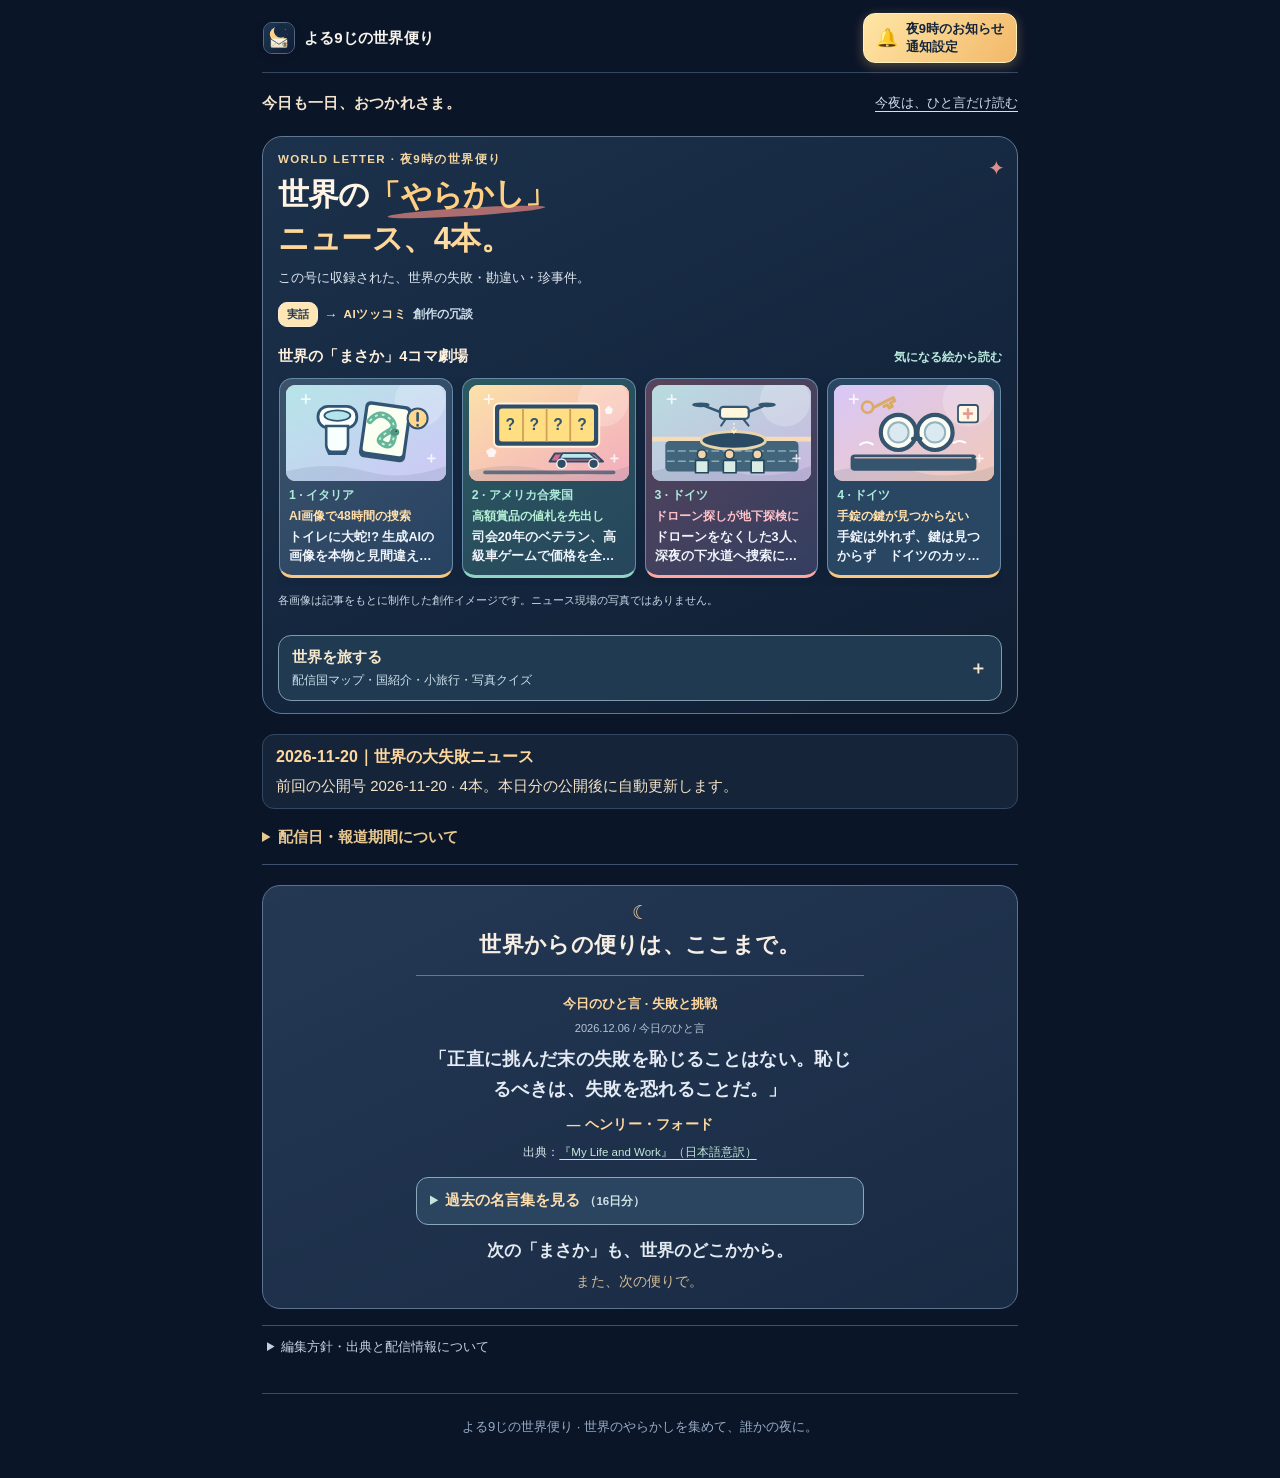
==== index.html @ 21ad8568 "UI: keep country photos legible at 320px (index.html)" ====
<!doctype html>
<html lang="ja">
<head>
<meta charset="utf-8"><meta name="viewport" content="width=device-width, initial-scale=1, viewport-fit=cover">
<meta name="theme-color" content="#121c32"><meta name="description" content="世界の人間の失敗・勘違い・手違いを、AIが鋭くツッコむ。夜9時に、笑える実話をお届け。">
<meta property="og:type" content="website">
<meta property="og:title" content="よる9じの世界便り｜今日も世界は、ちょっとやらかした。">
<meta property="og:description" content="世界の人間の失敗・勘違い・手違いを、AIが鋭くツッコむ。夜9時に、笑える実話をお届け。">
<meta name="apple-mobile-web-app-capable" content="yes"><meta name="apple-mobile-web-app-status-bar-style" content="black"><meta name="apple-mobile-web-app-title" content="よる9じの世界便り">
<link rel="manifest" href="./manifest.webmanifest">
<link rel="icon" type="image/svg+xml" href="./assets/icon.svg">
<link rel="icon" type="image/png" sizes="192x192" href="./assets/icon-192.png">
<link rel="apple-touch-icon" sizes="180x180" href="./assets/apple-touch-icon.png">
<title>よる9じの世界便り｜今日も世界は、ちょっとやらかした。</title>
<style>
:root{color-scheme:dark;--bg:#0b1425;--card:#1b2942;--card2:#293955;--ink:#f8f4ed;--sub:#bac9dc;--gold:#ffd89e;--line:#475773;--mint:#bde9db}
*{box-sizing:border-box}html{scroll-behavior:smooth}body{margin:0;min-width:320px;background:radial-gradient(ellipse 600px 360px at 72% 0%,#293e614d,transparent 78%),#0b1425;color:var(--ink);font-family:-apple-system,BlinkMacSystemFont,'Noto Sans JP','Hiragino Kaku Gothic ProN','Yu Gothic',Meiryo,sans-serif;line-height:1.85}
button,a{font:inherit}button{cursor:pointer}a{color:#c1e9d9}button:focus-visible,a:focus-visible{outline:3px solid var(--gold);outline-offset:3px}.wrap{max-width:800px;margin:auto;padding:0 22px}.nav{display:flex;justify-content:space-between;align-items:center;gap:8px;padding:24px 0 9px}.logo{font-weight:800;letter-spacing:.03em;font-size:14px}.logo .icon{display:inline-flex;align-items:center;justify-content:center;width:35px;height:35px;margin-right:8px;border-radius:50%;border:1px solid #50607e;background:#233452;color:var(--gold);font-size:22px}.tag{border:1px solid #596986;border-radius:30px;padding:4px 10px;font-size:11px;color:#e0e8f1;white-space:nowrap}
.hero{text-align:center;padding:32px 0 22px}.stars{font-size:16px;letter-spacing:25px;color:var(--gold);opacity:.7;padding-left:24px}.moon{width:67px;height:67px;margin:25px auto 24px;border-radius:50%;background:var(--gold);position:relative;box-shadow:0 0 47px #ffd89e25}.moon:after{content:"";position:absolute;left:26px;top:-12px;width:62px;height:62px;border-radius:50%;background:#17253d}.eyebrow{font-size:11px;letter-spacing:.17em;color:var(--gold);font-weight:800}.hero h1{font-family:'Hiragino Mincho ProN','Yu Mincho',serif;font-size:clamp(30px,6vw,43px);letter-spacing:.02em;font-weight:650;line-height:1.55;margin:13px 0}.lead{font-size:14px;color:#e0e7f2;line-height:2;margin:0 auto;max-width:570px}.small{font-size:12px;color:var(--sub)}
.status{border:1px solid var(--line);background:#1b2a43;border-radius:17px;margin:29px 0 32px;padding:13px 16px;display:flex;justify-content:space-between;align-items:center;gap:12px}.status strong{font-size:12px;color:var(--gold)}.status span{font-size:12px;color:#d3dff0}.status .statusline{display:flex;flex-direction:column;gap:2px}.sectionhead{display:flex;justify-content:space-between;align-items:end;border-bottom:1px solid var(--line);padding-bottom:15px;gap:12px}.sectionhead h2{font-size:21px;letter-spacing:.02em;margin:0}.intro{font-size:13px;color:#ced9e8;margin:15px 0 19px}.filters{display:flex;gap:8px;flex-wrap:wrap;margin-bottom:24px}.filter{background:transparent;border:1px solid #60718d;color:#d9e3ed;font-size:12px;border-radius:100px;padding:7px 13px}.filter[aria-pressed="true"]{background:var(--gold);color:#19263b;border-color:var(--gold);font-weight:800}
.list{display:grid;gap:16px;list-style:none;margin:0;padding:0}.story{border:1px solid #40516f;background:var(--card);border-radius:20px;padding:21px 22px;box-shadow:0 10px 26px #00000012}.story[hidden]{display:none}.storytop{display:flex;align-items:center;flex-wrap:wrap;gap:9px;color:#cad8ea;font-size:12px}.number{width:29px;height:29px;border-radius:50%;background:#344763;color:var(--gold);display:grid;place-items:center;font-size:11px;font-weight:800}.type{margin-left:auto;border:1px solid #5a6e8b;border-radius:20px;padding:2px 10px;font-size:11px}.label{color:var(--gold);font-weight:700;font-size:11px;margin-top:13px}.story h3{font-size:clamp(19px,3.7vw,22px);line-height:1.62;margin:7px 0 10px}.summary{font-size:14px;color:#e4ebf5;margin:0 0 10px}.readbtn{padding:7px 0 0;background:transparent;border:0;color:var(--gold);font-weight:800;font-size:13px}.details{margin-top:18px;padding-top:15px;border-top:1px dashed #657590}.details[hidden]{display:none}.detailtext{font-size:14px;line-height:2;margin:0 0 14px;color:#f2f3f9}.quip{background:var(--card2);border-left:3px solid var(--gold);border-radius:3px 10px 10px 3px;padding:14px 16px;font-size:14px;margin:12px 0 17px}.quiphead{font-size:11px;display:block;font-weight:800;color:var(--gold);margin-bottom:4px}.source{font-size:12px;line-height:1.8;color:#ced9e8;margin:0 0 16px;overflow-wrap:anywhere}.actions{display:flex;justify-content:flex-end;flex-wrap:wrap;gap:8px}.share{border:0;background:transparent;color:#e1e8f5;text-decoration:underline;font-size:12px}.empty{border:1px dashed var(--line);border-radius:15px;text-align:center;padding:20px;font-size:13px;color:var(--sub)}.empty[hidden]{display:none}
.footerpanel{text-align:center;margin:38px 0 20px;border:1px solid #536786;border-radius:22px;background:linear-gradient(155deg,#263958,#15243b);padding:32px 20px}.footerpanel h2{font-family:'Hiragino Mincho ProN','Yu Mincho',serif;font-weight:650;font-size:23px;line-height:1.6;margin:10px 0 14px}.footerpanel p{font-size:14px;color:#e4ebf5;line-height:2}.footerpanel .bye{color:var(--gold);font-weight:700;margin-top:20px}.note{font-size:12px;color:#c3d1e2;line-height:1.9;padding:16px 19px;margin-bottom:29px;border:1px solid #32435f;border-radius:13px;background:#15243a}.note strong{color:var(--gold)}footer{color:#97abc5;font-size:11px;text-align:center;border-top:1px solid #394b64;padding:22px 0 40px}.toast{position:fixed;bottom:20px;left:50%;transform:translateX(-50%);background:#ffe1ac;color:#132036;border-radius:13px;padding:10px 17px;font-size:13px;z-index:10;box-shadow:0 8px 35px #0008}.toast[hidden]{display:none}
@media(max-width:520px){.wrap{padding:0 17px}.nav{padding-top:14px}.hero{padding-top:26px}.story{padding:19px 16px}.status{flex-direction:column;align-items:start}.sectionhead h2{font-size:19px}}@media(prefers-reduced-motion:reduce){html{scroll-behavior:auto}}

/* v5 — 事実に忠実なニュースと、夜9時配信のための公開号選択 */
body{background:#0b1528}
.nav{padding:14px 0 7px}
.hero{position:relative;isolation:isolate;text-align:left;padding:17px 0 16px;overflow:hidden}
.hero:before{content:"";position:absolute;z-index:-1;right:-48px;top:16px;width:225px;height:225px;border-radius:100%;background:radial-gradient(circle,#233d60 0%,transparent 70%);opacity:.8}
.hero-stamp{float:right;margin:9px 10px 0 9px;transform:rotate(11deg);border:3px solid #ffd89e;border-radius:18px;background:#ffd89e;color:#16243b;width:79px;height:88px;display:flex;flex-direction:column;align-items:center;justify-content:center;line-height:1.05;font-size:29px;font-weight:1000;letter-spacing:-2px;box-shadow:5px 6px 0 #40567d;}
.hero .eyebrow{color:#ffd89e;letter-spacing:.09em;font-size:11px}
.eyebrow-dot{font-size:9px;margin-right:5px}
.hero h1{font-family:-apple-system,BlinkMacSystemFont,'Noto Sans JP','Hiragino Kaku Gothic ProN','Yu Gothic',Meiryo,sans-serif;font-size:clamp(28px,7vw,45px);font-weight:900;letter-spacing:-.02em;line-height:1.42;margin:14px 0 12px}
.hero h1 em{font-style:normal;color:#ffd89e}
.hero .lead{margin:0;max-width:620px;color:#f5f0eb;font-size:14px;line-height:1.85}
.hero-note{display:inline-block;margin-top:16px;font-size:12px;font-weight:750;background:#324962;border:1px solid #637894;color:#fff0d8;padding:7px 11px;border-radius:10px;line-height:1.6}
.status{margin:13px 0 24px;padding:10px 14px;border-radius:12px}
.sectionhead{padding-bottom:9px}.sectionhead h2{font-size:19px}
.intro{margin:10px 0 12px;line-height:1.6}
.filters{margin-bottom:15px}
.list{gap:13px}
.story{position:relative;padding:16px 17px;border-color:#51678c}
.story h3{font-size:clamp(19px,4.3vw,24px);line-height:1.5;margin:6px 0}
.story .summary{font-size:13px;line-height:1.8;margin:0 0 5px}
.story .label{margin-top:7px}
.teaserquip{margin:12px 0 8px;padding:10px 12px;border-radius:9px;background:#f6dba7;color:#1d2940;font-weight:750;font-size:13px;line-height:1.65}
.teaserquip span{display:block;font-size:10px;letter-spacing:.04em;margin-bottom:2px;color:#5b4932}
.story .teaserquip{background:#2e405e;color:#f5ebdb;border-left:3px solid #d8b676}
.story .teaserquip span{color:#f4ce8b}
.reported{font-size:12px;color:#d3ddea;margin:3px 0 9px;line-height:1.7}
.offlineNotice{background:#34425a;border:1px solid #cfac70;border-radius:12px;padding:11px 15px;margin:12px 0;font-size:12px;color:#fff1d6;line-height:1.6}
.offlineNotice[hidden]{display:none}
.notification-panel{border:1px solid #7b8ca6;border-radius:16px;padding:18px;margin:20px 0;color:#fff0d8}
.notification-panel[hidden]{display:none}
.notification-panel h2{font-size:19px}
.notification-panel button{border-radius:10px;padding:12px 15px;font:inherit;font-weight:700;background:#f6dba7;color:#16233c;cursor:pointer}
.notification-panel button:disabled{opacity:.55;cursor:default}
.notification-panel p{font-size:13px;line-height:1.75}
.date-guide{font-size:12px;color:#d3ddea;margin:5px 0 14px;line-height:1.8}
.readbtn{padding-top:8px}
.footerpanel{margin-top:24px}
.footerpanel h2{font-size:clamp(19px,4.3vw,23px);line-height:1.7}.footerpanel p{margin:14px 0}.footerpanel .message-last{font-size:21px;font-weight:800;color:var(--gold);margin:16px 0 4px}.footerpanel .bye{font-size:12px;font-weight:550;opacity:.92;margin-top:23px}
@media(max-width:520px){.hero{padding-top:14px}.hero-stamp{width:61px;height:68px;font-size:23px;margin:10px 5px 0 3px;border-width:2px}.hero h1{font-size:27px}.hero .lead{font-size:13px}.hero-note{font-size:11px}.status{margin:11px 0 20px}.story{padding:17px 14px}}

.archivepanel{border:1px solid #415571;background:#142239;border-radius:14px;padding:12px 16px;display:flex;align-items:center;flex-wrap:wrap;gap:9px 14px;margin:14px 0 20px}.archivepanel label{font-size:13px;color:#f8ddb2;font-weight:700}.archivepanel select{background:#243451;color:#f8f4ed;border:1px solid #7886a0;border-radius:8px;font:inherit;padding:6px 9px;max-width:100%}.archivepanel .small{font-size:11px;color:#bbcee1;flex-basis:100%}

/* v6 — 読者が最初に見る、笑いと信頼の約束 */
.hero-audience{color:#d9e6f6;font-size:14px;line-height:1.65;margin:17px 0 4px;font-weight:750;letter-spacing:.015em}
.hero h1{font-size:clamp(28px,5.8vw,43px);line-height:1.4;margin:8px 0 13px;max-width:660px}
.hero-description{font-size:14px;line-height:1.7;color:#d9e6f6;margin:0 0 9px;max-width:580px}.hero-truth{font-size:15px;font-weight:650;color:#f3e5ce;line-height:1.75;margin:0}
.hero-truth strong{color:#ffd89e}
@media(max-width:520px){.hero-audience{font-size:12px}.hero h1{font-size:clamp(24px,6.5vw,30px)}.hero-description{font-size:12px}.hero-truth{font-size:13px}}
.night-quote{margin:22px auto 0;padding:16px 12px;border-top:1px solid #536786;max-width:490px}.night-quote[hidden],.evening-entry a[hidden]{display:none!important}
.night-quote span{font-size:11px;color:var(--gold);font-weight:750}.night-quote p{font-size:15px;line-height:1.8;margin:7px 0 12px}
.worldpanel{margin:16px 0 22px;padding:17px;border:1px solid #536786;border-radius:16px;background:#14243d}.worldpanel h2{font-size:17px;margin:0 0 8px}.worldpanel h2:not(:first-child){margin-top:20px}.worldpanel label{font-size:12px;color:#f8ddb2}.worldpanel select{background:#243451;color:#fff;border:1px solid #7886a0;border-radius:8px;padding:7px;max-width:100%}.worldmap{height:190px;position:relative;overflow:hidden;border-radius:12px;background:linear-gradient(145deg,#203e5a,#162b46);border:1px solid #45627e}.worldmap:before{content:"";position:absolute;inset:0;background:repeating-linear-gradient(0deg,transparent 0 37px,#ffffff10 38px),repeating-linear-gradient(90deg,transparent 0 55px,#ffffff10 56px)}.world-coastlines{position:absolute;inset:0;width:100%;height:100%;display:block}.world-coastlines path{fill:#527b79;stroke:#93b4ae;stroke-width:.24;vector-effect:non-scaling-stroke}.map-fallback{position:absolute;left:10px;bottom:7px;z-index:1;background:#14243dcc;border-radius:7px;padding:4px 7px;font-size:11px;color:#fff0d8;pointer-events:none}
.map-pin{position:absolute;transform:translate(-50%,-50%);border:2px solid #fff0d1;background:#f6dba7;color:#16243b;border-radius:100%;width:26px;height:26px;font-size:12px;font-weight:900;z-index:1;cursor:pointer}.map-pin:focus-visible{outline:3px solid white}.country-result{border-bottom:1px solid #40516f;padding:9px 0;font-size:12px}.country-result button{border:0;background:none;color:#f6dba7;text-decoration:underline;text-align:left;padding:0;font-size:13px}.map-fallback{font-size:12px;color:#e1e8f5;padding:12px}
.editor-dashboard{margin:16px 0;border:1px solid #70819b;border-radius:12px;padding:12px;background:#1b2d47}.editor-dashboard summary{cursor:pointer;color:#f6dba7;font-size:14px;font-weight:800}.editor-dashboard .small{line-height:1.7}.editor-stats{margin:12px 0;font-size:13px;color:#f4e5cc}.editor-map{height:175px}.editor-regions{font-size:12px;color:#e4ebf5;margin-top:10px;line-height:1.9}.editor-region{display:flex;justify-content:space-between;gap:10px;border-bottom:1px solid #455772;padding:3px 0}.editor-region.missing{color:#ffd89e}.editor-dashboard .map-pin{width:26px;height:26px;cursor:default}.editor-dashboard .map-pin:disabled{opacity:1}
.reader-extras{margin:22px 0;border:1px solid #667b98;border-radius:13px;padding:12px;background:#182a42}.reader-extras>summary{color:#f5d8a1;font-weight:750;cursor:pointer;padding:5px 2px}.reader-extras[open]>summary{margin-bottom:15px}.release-status{border-left:3px solid #d5ae67;padding:8px 12px;margin:8px 0 14px;background:#1b2e47;color:#f4e4c8;font-size:13px;line-height:1.65}

.spotlight{margin:7px 0 17px;padding:19px 19px 17px;border:2px solid #e4b86b;border-radius:19px;background:linear-gradient(135deg,#344664,#172740);box-shadow:0 9px 27px #0003}.spotlight-kicker{color:#ffd89e;font-size:12px;font-weight:900;letter-spacing:.04em}.spotlight h2{font-size:clamp(22px,5.5vw,30px);line-height:1.4;margin:9px 0 16px;font-weight:900}.spotlight-quip-label{color:#f6dba7;font-size:11px;font-weight:850;margin:0 0 3px}.spotlight-quip{font-size:clamp(17px,4.5vw,22px);line-height:1.55;font-weight:850;margin:0 0 14px}.spotlight #spotlightRead{min-height:44px;background:#ffd89e;border:0;border-radius:100px;color:#14223a;font-weight:900;padding:9px 19px}.spotlight[hidden]{display:none}
@media(max-width:520px){.spotlight{padding:15px 16px;margin:8px 0 14px}.spotlight h2{margin:7px 0 12px}}
.second-quip{margin:18px 0;padding:16px 17px;background:#243956;border-left:4px solid #ffd89e;border-radius:10px}.second-quip span{display:block;color:#ffd89e;font-size:12px;font-weight:900;margin-bottom:7px}.second-quip p{font-size:clamp(17px,4.5vw,21px);font-weight:900;line-height:1.55;margin:0;color:#fff}
/* Editorial cover: faithful to the award-first navy-and-gold mockup. */
.nav{padding:14px 0 9px;gap:6px}.nav .logo{font-size:13px}.nav .logo .icon{width:28px;height:28px;font-size:18px;margin-right:5px}.nav .tag{font-size:10px;padding:3px 7px}
.spotlight{display:flex;flex-direction:column;align-items:stretch;text-align:left;position:relative;isolation:isolate;overflow:hidden;margin:13px 0 10px;padding:25px 23px 24px;border:1px solid #53627b;border-radius:19px;background:#17243b;box-shadow:0 12px 32px #0004}
.spotlight[hidden]{display:none}.spotlight-award{display:flex;justify-content:center;margin:3px 0 3px}.spotlight-award svg{width:57px;height:57px}
.spotlight-kicker{text-align:center;color:#ffd89e;font-size:13px;font-weight:900;letter-spacing:.05em;margin-bottom:14px}
.spotlight h1{color:#fff;font-size:clamp(27px,6.7vw,43px);line-height:1.43;letter-spacing:-.025em;font-weight:950;margin:0 0 23px;text-wrap:pretty;overflow-wrap:anywhere}
.spotlight-divider{height:1px;background:#526480;margin:0 0 17px;width:100%}
.spotlight-quip-label{color:#ffd89e;font-size:12px;font-weight:900;letter-spacing:.03em;margin:0 0 6px}
.spotlight-quip{color:#fff;font-size:clamp(20px,5.1vw,28px);font-weight:900;line-height:1.52;margin:0 0 24px;text-wrap:pretty;overflow-wrap:anywhere}
.spotlight #spotlightRead{display:block;width:100%;min-height:53px;background:#ffd89e;border:0;border-radius:100px;color:#17243b;font-size:15px;font-weight:950;padding:12px 15px}
.hero{padding:9px 3px 15px;text-align:center;overflow:visible}.hero:before{display:none}.hero .eyebrow{font-size:12px;letter-spacing:0;color:#ffd89e}.hero .hero-description{font-size:11px;line-height:1.6;margin:5px auto;color:#c7d4e8}.hero .hero-truth{display:block;float:none;font-size:12px;line-height:1.6;margin:6px auto;color:#e8e0d2}
@media(max-width:520px){.wrap{padding:0 16px}.nav{padding:10px 0 7px}.spotlight{margin:9px 0 9px;padding:21px 18px 22px}.spotlight h1{margin-bottom:21px}.spotlight-quip{margin-bottom:22px}.hero{padding:8px 2px 13px}}
/* iPhone-first reading layout: bring the first story forward and keep touch targets generous. */
.reader-extras{display:grid;gap:10px;margin:22px 0;padding:0;border:0;background:transparent}
.reader-tool{border:1px solid #667b98;border-radius:14px;background:#182a42;padding:12px 15px}
.reader-tool>summary{color:#f5d8a1;font-weight:750;cursor:pointer;min-height:44px;display:list-item;align-content:center;line-height:1.6}
.reader-tool[open]>summary{margin-bottom:10px}
.reader-tool .archivepanel,.reader-tool .worldpanel{margin-top:8px}
.filter,.readbtn,.share{min-height:44px;touch-action:manipulation}
.readbtn{padding:10px 4px;display:inline-flex;align-items:center}
.filter{font-size:13px;padding:9px 14px}
.night-quote{margin-top:24px;padding:24px 14px 10px;border-top:1px solid #647996}
.night-quote p{font-size:clamp(19px,4.8vw,25px);font-weight:750;line-height:1.8;letter-spacing:.02em;margin:14px auto 20px;max-width:24em}

@media(max-width:520px){
 .hero{padding:10px 0 8px}
 .hero .eyebrow,.hero-audience{display:none}
 .hero h1{margin:7px 0 8px;font-size:clamp(25px,6.6vw,31px);line-height:1.34}
 .hero-stamp{width:49px;height:55px;font-size:18px;margin:4px 6px 0 8px;border-radius:12px}
 .hero-truth{font-size:12px}
 .status{margin:10px 0 14px;padding:10px 12px;gap:5px}
 .sectionhead{padding-bottom:8px}
 .intro{margin:9px 0 7px;line-height:1.65}
 .date-guide{margin:5px 0 10px;font-size:11px}
 .filters{gap:7px;margin-bottom:14px}
 .story{padding:18px 16px}
 .story h3{line-height:1.5}
 .release-status{margin:5px 0 12px;padding:7px 10px}
}
/* Clean, accessible lead-story cover: details expand in place, not duplicated below. */
.spotlight-body{width:100%;margin-top:17px;padding:16px 0 2px;border-top:1px solid #526480;text-align:left}
.spotlight-body[hidden],.filters[hidden],.filter[hidden],.sectionhead[hidden],.intro[hidden]{display:none}
.spotlight-body .summary{font-size:15px;line-height:1.85;color:#e9eff8}
.spotlight-body .reported,.spotlight-body .source{font-size:13px;color:#d6e2f3}
.spotlight-body .detailtext{font-size:14px}
.spotlight-body .actions{margin-top:12px}
.spotlight-body .share{width:auto;min-height:44px;background:transparent;color:#f1e2ba;text-decoration:underline;font-size:13px;padding:8px}
.hero{padding:6px 0 7px}
.hero .hero-description{font-size:13px;line-height:1.55;margin:2px auto}
.hero .hero-truth{font-size:13px;line-height:1.55;margin:2px auto}
.status{margin:5px 0 6px;padding:8px 12px}
.status #editionMessage,.edition-context,.note,.source,.storytop,.small{font-size:13px}
.intro{font-size:13px}
.nav .tag{font-size:11px;line-height:1.4}
@media(max-width:520px){
 .nav .tag{max-width:47%;white-space:normal;text-align:right}
 .hero{padding:4px 0 7px}
 .hero .hero-description,.hero .hero-truth{font-size:13px}
 .spotlight-body{padding-top:13px}
}
@media(prefers-reduced-motion:reduce){.reader-tool{scroll-behavior:auto}}
.edition-context{margin:0 0 15px;border-bottom:1px solid #40516f;padding:0 0 6px;color:#d3ddea;font-size:12px}.edition-context summary{cursor:pointer;min-height:44px;display:list-item;align-content:center;color:#e8c891}.edition-context p{margin:6px 0;line-height:1.7}.status{margin-bottom:8px;padding:9px 12px}.status .statusline{gap:0}.status #editionMessage{font-size:11px}.release-status{margin:4px 0 10px;padding:7px 10px}.intro{margin:6px 0 10px}.story .summary{display:-webkit-box;-webkit-box-orient:vertical;-webkit-line-clamp:4;overflow:hidden}.story.expanded .summary{display:block}.story .teaserquip{display:block;overflow-wrap:anywhere}.story.expanded .teaserquip{display:block}@media(max-width:520px){.status{margin:7px 0 8px}.release-status{margin:4px 0 7px}.edition-context{margin-bottom:10px}.story .summary{font-size:14px;line-height:1.75}}\n.detail-language-note{font-size:13px;line-height:1.8;color:#f5d8a1;margin:0 0 12px}.original-detail{border-top:1px dashed #657590;padding:12px 0;margin:12px 0}.original-detail>summary{cursor:pointer;color:var(--gold);font-weight:750;min-height:44px;align-content:center}.original-warning{font-size:12px;color:#cdd8e7;line-height:1.7}.original-detail .detailtext{overflow-wrap:anywhere}

/* Reader typography v7 — iPhone screenshots revealed 10–13px metadata.
   Keep news titles expressive, but give ordinary text and controls a legible floor.
   Use rem so browser text-size preferences can scale the interface. */
.nav .logo{font-size:1rem;line-height:1.5}
.nav .tag{font-size:.875rem;line-height:1.45;padding:5px 9px}
.status strong{font-size:1rem;line-height:1.55}
.status #editionMessage{font-size:.875rem;line-height:1.65}
.release-status{font-size:.9375rem;line-height:1.7;overflow-wrap:anywhere}
.edition-context{font-size:.9375rem}
.edition-context summary{font-size:.9375rem;font-weight:700}
.edition-context p{font-size:.875rem;line-height:1.75}
.hero .hero-description,.hero .hero-truth{font-size:1rem;line-height:1.7}
.sectionhead .small{font-size:.9375rem}
.intro{font-size:.9375rem;line-height:1.7}
.filter{font-size:.9375rem;line-height:1.5}
.storytop{font-size:.875rem;line-height:1.5}
.storytop .type{font-size:.875rem;line-height:1.5}
.story .number{font-size:.875rem;min-width:32px;width:32px;height:32px}
.story .label{font-size:.9375rem;line-height:1.55}
.story .summary{font-size:clamp(1rem,4.25vw,1.125rem);line-height:1.82}
.reported,.story .reported{font-size:.875rem;line-height:1.75}
.teaserquip,.story .teaserquip{font-size:1rem;line-height:1.75}
.teaserquip span,.story .teaserquip span{font-size:.875rem;line-height:1.5}
.readbtn{font-size:1rem;line-height:1.5;font-weight:800}
.details .detailtext,.spotlight-body .detailtext{font-size:1rem;line-height:1.95}
.detail-language-note,.original-warning{font-size:.9375rem;line-height:1.8}
.source,.spotlight-body .source,.spotlight-body .reported{font-size:.875rem;line-height:1.8}
.actions .share,.spotlight-body .share{font-size:.9375rem;line-height:1.5}
.spotlight-kicker{font-size:1rem;line-height:1.5}
.spotlight-quip-label{font-size:.9375rem;line-height:1.5}
.spotlight #spotlightRead{font-size:1.0625rem;line-height:1.55}
.spotlight-body .summary{font-size:1rem;line-height:1.85}
.second-quip span{font-size:.9375rem}
.reader-tool>summary{font-size:1rem;line-height:1.6}
.archivepanel label,.worldpanel label{font-size:.9375rem}
.archivepanel .small{font-size:.875rem}
.archivepanel select,.worldpanel select{font-size:1rem;min-height:44px}
.worldpanel .small,.map-fallback,.country-result{font-size:.875rem;line-height:1.7}
.country-result button{font-size:.9375rem;line-height:1.65;min-height:44px}
.editor-dashboard summary,.editor-stats,.editor-regions{font-size:.875rem;line-height:1.7}
.notification-panel p,.offlineNotice{font-size:.9375rem;line-height:1.8}
.notification-panel button{font-size:1rem;min-height:44px}
#notificationTestButton{margin-top:8px;background:transparent;border:1px solid #f5d8a1;color:#f5d8a1}
.night-quote span{font-size:.9375rem;line-height:1.6}
.footerpanel>p:not(.bye){font-size:1rem;line-height:1.9}
.footerpanel .bye{font-size:.9375rem;line-height:1.8}
.footerpanel #endprogress{font-size:.875rem;line-height:1.7}
.note{font-size:.9375rem;line-height:1.85}
footer{font-size:.8125rem;line-height:1.7}
@media(max-width:520px){
 .nav{flex-wrap:wrap;row-gap:6px}
 .nav .logo{font-size:.9375rem}
 .nav .tag{max-width:50%;font-size:.8125rem;overflow-wrap:anywhere}
 .story .summary{font-size:1rem;line-height:1.85}
 .sectionhead{gap:12px}
 .sectionhead .small{flex-shrink:0}
 .spotlight-body{overflow-wrap:anywhere}
}
/* Editorial trust and calmer nightly reading. Keep one release status panel. */
.status{margin:12px 0 14px}
.status .statusline{width:100%;gap:4px}
.status .release-status{margin:0;padding:0;background:transparent;border:0;font-size:.9375rem;line-height:1.65}
.notification-panel{margin:16px 0;padding:12px 15px;background:#17263e}
.notification-details>summary{font-size:1rem;line-height:1.7;font-weight:750;color:#f5d8a1;cursor:pointer;min-height:44px;align-content:center}
.notification-settings{padding:10px 0 0}
.footerpanel{padding:24px 20px}
.footerpanel h2{margin-bottom:6px}
.night-quote{margin-top:14px;padding-top:16px}
.night-quote p{margin:10px auto 15px}
.correction-flag{display:inline-block;color:#ffe2ad;background:#41432e;border:1px solid #c1a66c;font-size:.875rem;border-radius:8px;padding:2px 8px;margin:5px 0}
.correction-note{font-size:.9375rem;line-height:1.8;color:#e9d4b6;border-left:3px solid #d4b271;padding:10px 12px;background:#293650;border-radius:0 8px 8px 0}
.source-evidence{font-size:.9375rem;line-height:1.8;margin:8px 0 16px}
.source-evidence summary{color:#f5d8a1;cursor:pointer;min-height:44px;align-content:center;font-weight:700}
.source-evidence ul{padding-left:21px;margin:4px 0 8px}
.source-evidence li{overflow-wrap:anywhere;margin-bottom:6px}

/* A quiet invitation to read, not a task to complete. */
.evening-entry{display:flex;align-items:center;justify-content:space-between;gap:12px;margin:6px 0 12px;flex-wrap:wrap}
.evening-entry p{font-size:1rem;font-weight:750;letter-spacing:.02em;color:#f3e9d9;margin:0;line-height:1.7}
.evening-entry a{font-size:.9375rem;line-height:1.55;color:#d4e3f3;text-decoration:underline;text-underline-offset:4px;padding:7px 0;min-height:44px;display:inline-flex;align-items:center}
.spotlight-award{margin:0 0 6px}
.evening-moon{font-family:Georgia,serif;font-size:3.1rem;line-height:1.05;color:var(--gold)}
.spotlight{padding-top:18px}
.spotlight-kicker{font-size:1rem;letter-spacing:.015em;margin-bottom:10px}
.hero .hero-description,.hero .hero-truth{font-size:.9375rem;line-height:1.75}
.hero .hero-truth strong{color:#f4d9a5}
.footerpanel{padding:25px 19px 22px;scroll-margin-top:16px}
.footerpanel h2{font-size:clamp(1.25rem,5vw,1.5rem);margin:6px 0 8px}
.closing-moon{color:var(--gold);font-size:1.8rem;line-height:1.2}
.night-quote{margin-top:12px;padding:17px 12px 0}
.night-quote p{font-size:clamp(1.0625rem,4.5vw,1.35rem);line-height:1.8;font-weight:650}
.footerpanel .bye{font-size:.9375rem;line-height:1.7;margin-top:16px}
@media(max-width:520px){
 .evening-entry{gap:3px;margin:2px 0 10px}
 .evening-entry p{flex-basis:100%}
 .evening-entry a{font-size:.875rem;padding:5px 0}
 .spotlight{padding-top:16px}
 .evening-moon{font-size:2.7rem}
 .hero{padding:6px 0 8px}
}
/* Make the wide world tangible through confirmed locations, not vague slogans. */
.spotlight-location{font-size:.9375rem;line-height:1.65;text-align:center;color:#e0eaf6;
 margin:0 0 14px;letter-spacing:.025em;overflow-wrap:anywhere}
.world-invitation{display:inline-flex;align-items:center;justify-content:center;
 min-height:44px;margin-top:8px;padding:7px 10px;font-size:.9375rem;
 line-height:1.55;color:#e5d0a9;text-decoration:underline;text-underline-offset:4px;border-radius:8px}
.world-invitation:focus-visible{outline:3px solid #ffdc9b;outline-offset:3px}
#mapExtras{scroll-margin-top:18px}
@media(max-width:520px){
 .spotlight-location{font-size:.9375rem;margin-bottom:12px}
 .world-invitation{width:100%;font-size:.9375rem}
}

/* Nightly geography-first reading: real countries lead into real stories. */
.hero{margin:6px 0 12px;padding:12px 14px 14px;text-align:center;border-radius:16px;
 background:linear-gradient(180deg,#17283f,#152238);border:1px solid #344862}
.hero .eyebrow{display:block!important;margin:0 0 7px;font-size:.875rem;color:#f0d7a8;letter-spacing:.035em}
.issue-countries{display:flex;justify-content:center;align-items:center;gap:7px 8px;flex-wrap:wrap;margin:7px auto 9px}
.countries-intro{display:block;flex-basis:100%;font-size:.875rem;line-height:1.65;color:#c8d7e9}
.country-chip{display:inline-flex;align-items:center;border:1px solid #7487a3;border-radius:100px;
 padding:4px 13px;font-size:1rem;font-weight:740;line-height:1.6;color:#ffebcb;background:#263852}
.country-pending{font-size:.9375rem;color:#d8e2ef}
.hero .hero-description{font-size:.9375rem;line-height:1.7;color:#d6e2f1;margin:5px auto 3px}
.hero .hero-truth{font-size:.9375rem;line-height:1.75;color:#d6e2f1;margin:5px auto 3px;font-weight:500}
.hero .hero-truth strong{color:#f3dcaf;font-weight:700}
.world-invitation{margin-top:5px}
.spotlight{margin:0 0 15px;padding:18px 20px 20px;border:1px solid #405a75;
 background:linear-gradient(155deg,#1c2c45,#16243b);box-shadow:0 5px 17px #0002}
.spotlight-kicker{font-size:.9375rem;font-weight:760;margin-bottom:9px}
.spotlight h1{font-size:clamp(1.5rem,5.8vw,2.2rem);line-height:1.52;font-weight:810;letter-spacing:-.015em;margin-bottom:17px}
.spotlight-quip{font-size:clamp(1.125rem,4.7vw,1.4rem);font-weight:740;line-height:1.65;margin-bottom:16px}
.spotlight #spotlightRead{min-height:49px;font-size:1rem;font-weight:780;padding:10px 14px;background:#f4d7a6}
.spotlight-award{margin-bottom:3px}
.evening-moon{font-size:2.55rem}
.spotlight-location{text-align:center;font-size:.9375rem;margin-bottom:12px;color:#d6e4f2}
.sectionhead{margin-top:9px;padding:0 2px 8px}
.sectionhead h2{font-size:clamp(1.1rem,4.8vw,1.35rem);font-weight:780;line-height:1.5}
.intro{font-size:.9375rem;line-height:1.75;margin:6px 0 12px}
.story{box-shadow:0 4px 13px #0002;border-color:#405771;background:#192a42}
.story h3{font-weight:790;line-height:1.55}
.issue-details{margin:20px 0 14px}
.issue-details .status{margin:0 0 5px;padding:10px 13px;background:#16243a;border-color:#344761;box-shadow:none}
.issue-details .status strong{font-weight:740}
.issue-details .edition-context{margin:0;padding:0 0 6px}
.reader-extras{margin-top:14px}
@media(max-width:520px){
 .hero{margin:4px 0 12px;padding:12px 13px}
 .issue-countries{gap:6px}
 .country-chip{font-size:.9375rem;padding:4px 12px}
 .hero .hero-description,.hero .hero-truth{font-size:.9375rem}
 .world-invitation{margin:6px auto 0}
 .spotlight{padding:17px 17px 19px}
 .spotlight h1{font-size:clamp(1.5rem,6.0vw,1.85rem);line-height:1.52}
 .spotlight-quip{font-size:1.125rem}
 .sectionhead{margin-top:7px}
}

/* Opt-in micro-travel: no auto-playing media, no forced progression. */
.travel-slot{margin:11px 0 8px}
.travel-open{display:inline-flex;align-items:center;justify-content:space-between;gap:12px;
 max-width:100%;min-height:48px;padding:10px 14px;border:1px solid #9b845f;
 border-radius:13px;background:linear-gradient(105deg,#354968,#263852);color:#ffe2b0;
 text-align:left;text-decoration:none;font-size:.9375rem;font-weight:800;line-height:1.6;
 box-shadow:0 3px 12px #0002}
.travel-open:hover{background:linear-gradient(105deg,#40567a,#2c425f)}
.travel-open span{font-size:1.125rem;opacity:.9;flex:none}
.travel-panel[hidden],.travel-photo[hidden],.travel-photo-error[hidden]{display:none}
.travel-card{border:1px solid #677c92;background:linear-gradient(150deg,#21334c,#192b43);
 border-radius:16px;padding:16px;margin:7px 0 16px;color:#f3efe7;overflow-wrap:anywhere}
.travel-kicker{color:#f8dfb1;font-size:.875rem;font-weight:750;margin:0 0 4px}
.travel-card h4{font-size:clamp(1.25rem,5vw,1.55rem);margin:0 0 5px;line-height:1.5}
.travel-country{font-size:.9375rem;line-height:1.7;margin:0 0 10px;color:#e0e8f2}
.travel-disclaimer{font-size:.8125rem;line-height:1.65;color:#d5e2ee;margin:4px 0 12px;padding:8px 10px;border-left:2px solid #f5d8a1;background:#ffffff08}
.travel-figure{margin:0 0 12px}
.travel-photo{display:block;width:100%;height:auto;max-height:255px;object-fit:cover;
 aspect-ratio:16/9;border-radius:11px;background:#1a2b40}
.travel-figure figcaption{color:#f2efe8;font-size:.9375rem;line-height:1.85;margin:12px 0 0}
.travel-caption-label{display:block;color:#f8dfb1;font-size:.75rem;font-weight:850;margin-bottom:4px}
.travel-story{margin:15px 0 17px;padding:14px 15px;border-radius:13px;background:#203E55;border:1px solid #688CA0}
.travel-story h5{margin:0 0 10px;color:#FCE0AE;font-size:1.06rem;line-height:1.5}
.travel-story p{font-size:1rem;line-height:1.9;margin:0 0 13px;color:#F3F2EB}
.travel-story p:last-child{margin-bottom:0}
@media(max-width:520px){.travel-story{padding:13px 12px}.travel-story p{font-size:1rem;line-height:1.85}}
.travel-photo-error,.travel-empty{font-size:.9375rem;line-height:1.75;padding:12px;
 border:1px dashed #6d8098;border-radius:10px;color:#e5e7ee}
.travel-note{font-size:.9375rem;line-height:1.7;margin:12px 0}
.travel-small,.travel-credit,.travel-loading{font-size:.75rem;line-height:1.65;color:#ced9e7;margin:9px 0}
.travel-links{display:flex;flex-wrap:wrap;gap:8px 16px;margin:12px 0}
.travel-links a{font-size:.9375rem;line-height:1.6;color:#f5d8a1;min-height:44px;display:inline-flex;align-items:center}
.travel-credit a{color:#d2eadd}
.travel-elsewhere{font-size:.875rem;line-height:1.65;color:#e1e8f1;margin:4px 0 10px}
@media(max-width:520px){
 .travel-card{padding:14px 13px}
 .travel-photo{max-height:220px}
 .travel-note,.travel-figure figcaption{font-size:1rem}
}

/* v8: the lead incident is the cover; no oversized mission explainer. */
:root{--safe-top:env(safe-area-inset-top,0px)}
html{scroll-padding-top:calc(var(--safe-top) + 65px)}
body{background:#0b1528}
body::before{content:"";position:fixed;inset:0 0 auto;height:var(--safe-top);background:#0b1528;z-index:40;pointer-events:none}
.wrap{padding-top:calc(var(--safe-top) + 5px)}
.nav{position:sticky;top:var(--safe-top);z-index:30;margin:0 0 4px;
 padding:8px 1px 9px;background:#0b1528;border-bottom:1px solid #344761}
.nav .logo{font-size:.9375rem}
.nav .tag{font-size:.75rem;max-width:48%;border-color:#455b74;color:#d0ddeb}
.evening-entry{display:flex;flex-direction:row;flex-wrap:wrap;align-items:center;
 justify-content:space-between;gap:3px 12px;margin:5px 0 9px}
.evening-entry p{font-size:.9375rem;font-weight:650;line-height:1.6;flex-basis:auto}
.evening-entry a{font-size:.8125rem;line-height:1.45;color:#d5dfed;min-height:44px;padding:7px 0}
.hero{display:flex;flex-direction:row;align-items:center;justify-content:flex-start;
 flex-wrap:wrap;gap:5px 10px;text-align:left;margin:0 0 11px;padding:0 0 10px;
 border:0;border-bottom:1px solid #3b4d66;border-radius:0;background:none;box-shadow:none}
.hero::before{display:none}
.hero .eyebrow{display:inline-block!important;flex:0 0 auto;margin:0;
 font-size:.875rem;line-height:1.55;font-weight:680;letter-spacing:0;color:#efd6ac}
.issue-countries{display:inline-flex;flex:0 1 auto;justify-content:flex-start;
 align-items:center;gap:5px;margin:0;flex-wrap:wrap}
.countries-intro{flex:0 0 auto;font-size:.8125rem;line-height:1.5;color:#b6c7da}
.country-chip{font-size:.8125rem;font-weight:700;line-height:1.5;padding:2px 9px;
 color:#f2e2c4;background:transparent;border:1px solid #5d718e}
.spotlight{margin:0 0 14px;padding:16px 18px 15px;display:flex;
 flex-direction:column;text-align:left;background:#192b43;border:1px solid #526982;
 border-radius:18px;box-shadow:none}
.spotlight-topline{display:flex;align-items:center;gap:7px 10px;flex-wrap:wrap;margin:0 0 12px}
.spotlight-award{display:inline-flex;flex:0 0 auto;margin:0}
.evening-moon{font-size:1.45rem;line-height:1}
.spotlight-kicker{margin:0;font-size:.875rem;line-height:1.5;font-weight:760;text-align:left;color:#f2d3a0;letter-spacing:0}
.spotlight-location{margin:0 0 0 auto;font-size:.8125rem;line-height:1.6;text-align:right;color:#d5dfeb;letter-spacing:0}
.spotlight h1{font-size:clamp(1.45rem,5.6vw,2rem);line-height:1.45;
 font-weight:820;letter-spacing:-.015em;margin:0 0 11px;color:#fff4e8}
.spotlight-brief{font-size:.9875rem;line-height:1.76;color:#dbe5f0;font-weight:480;
 margin:0 0 13px;overflow-wrap:anywhere}
.spotlight-divider{background:#415570;margin:0 0 11px}
.spotlight-quip-label{font-size:.8125rem;line-height:1.5;font-weight:780;color:#f2cd90;margin:0 0 4px}
.spotlight-quip{font-size:clamp(1rem,4.1vw,1.125rem);line-height:1.7;
 font-weight:730;color:#fff1df;margin:0 0 13px}
.spotlight #spotlightRead{display:inline-flex;align-items:center;justify-content:center;
 align-self:flex-start;width:auto;min-height:44px;background:#ecd4af;color:#15243a;
 border:1px solid #e7c998;border-radius:11px;font-size:.9375rem;font-weight:800;padding:8px 17px}
.spotlight .travel-slot{margin:9px 0 0}
.spotlight .travel-open{font-size:.875rem;min-height:40px;padding:5px 0}
.spotlight .world-invitation{align-self:flex-start;width:auto;min-height:40px;margin:0;
 padding:5px 0;font-size:.8125rem;color:#c9d8ea}
.spotlight-body{margin-top:12px;padding-top:12px}
.story{box-shadow:none}
.story h3{font-size:clamp(1.2rem,4.7vw,1.5rem)}
@media(max-width:520px){
 .wrap{padding-top:calc(var(--safe-top) + 5px)}
 .nav{padding:7px 0 8px}
 .nav .logo{font-size:.875rem}
 .nav .tag{font-size:.75rem}
 .evening-entry{gap:3px 9px;margin:4px 0 9px}
 .evening-entry p{flex-basis:auto;font-size:.875rem}
 .evening-entry a{font-size:.8125rem}
 .hero{padding:0 0 10px;margin:0 0 10px;gap:4px 9px}
 .hero .eyebrow{font-size:.8125rem}
 .issue-countries{margin:0;gap:4px}
 .countries-intro{font-size:.75rem}
 .country-chip{font-size:.75rem;padding:2px 8px}
 .spotlight{padding:15px 15px 14px}
 .spotlight-topline{margin-bottom:10px}
 .spotlight h1{font-size:clamp(1.4rem,5.75vw,1.75rem);line-height:1.47;margin-bottom:9px}
 .spotlight-brief{font-size:.9375rem;line-height:1.7;margin-bottom:10px}
 .spotlight-quip{font-size:1.0625rem;line-height:1.65;margin-bottom:12px}
 .spotlight #spotlightRead{font-size:.9375rem}
}
@media(max-width:370px){.evening-entry a{font-size:.75rem}
 .spotlight-location{margin-left:0;flex-basis:100%;text-align:left}}

/* v9 — refined iPhone-first cover, deliberate story hierarchy and app brand. */
.skip-link{position:absolute;left:16px;top:-110px;z-index:100;border-radius:10px;
 background:#fff0d2;color:#15243a;font-weight:850;padding:11px 15px}
.skip-link:focus{top:calc(env(safe-area-inset-top,0px) + 12px)}
.nav .logo{display:inline-flex;align-items:center;gap:9px;line-height:1.35;letter-spacing:.012em}
.nav .logo-mark{width:32px;height:32px;display:block;flex:0 0 32px;border-radius:9px;
 border:1px solid #526781;background:#14253f;box-shadow:0 2px 8px #0002}
.nav .tag{border-radius:9px;background:#17253a;padding:6px 9px;color:#dfebf5;
 font-weight:680;text-align:right;font-variant-numeric:tabular-nums;line-height:1.45}
.evening-entry{margin:8px 0 11px}
.evening-entry p{color:#f4e6d0}
.hero{border-bottom-color:#425775}
.hero .eyebrow{color:#f1d8a7}
.country-chip{background:#263a55;border-color:#6b849f}
.spotlight{position:relative;isolation:isolate;overflow:hidden;
 background:linear-gradient(160deg,#253b56 0%,#1a2d46 47%,#17263c 100%);
 border:1px solid #7a8da2;box-shadow:0 12px 30px #020b1b35;
 border-radius:22px;padding:20px 19px 21px}
.spotlight:before{content:"";position:absolute;z-index:-1;top:-72px;right:-85px;
 width:245px;height:245px;border-radius:50%;
 background:radial-gradient(circle,#e4bb7842 0%,#98adc912 38%,transparent 72%);
 pointer-events:none}
.spotlight-topline{padding-bottom:11px;margin-bottom:15px;
 border-bottom:1px solid #77899c69;gap:6px 10px}
.evening-moon{color:#ffdb9b;font-size:1.7rem}
.spotlight-kicker{color:#ffdcaa;font-weight:850;letter-spacing:.035em}
.spotlight-location{color:#dce8f2;font-weight:680}
.spotlight h1{color:#fff9ed;font-size:clamp(1.55rem,5.6vw,2.3rem);
 font-weight:860;line-height:1.42;letter-spacing:-.018em;margin:0 0 13px;
 text-wrap:pretty}
.spotlight-brief{font-size:1rem;line-height:1.78;color:#f2f0e9;
 margin-bottom:17px}
.spotlight-divider{background:#74839a75;margin-bottom:13px}
.spotlight-quip-label{color:#ffdc9e;letter-spacing:.025em}
.spotlight-quip{color:#fff0d7;font-size:clamp(1.0625rem,4.4vw,1.27rem);
 line-height:1.69;font-weight:770;margin-bottom:19px}
.spotlight #spotlightRead{background:#ffda9c;border:1px solid #ffe5b9;
 color:#152439;min-height:50px;padding:10px 20px;
 font-size:1rem;font-weight:850;box-shadow:0 4px 11px #0710222a}
.spotlight #spotlightRead:focus-visible{outline-color:#fff}
.spotlight .travel-slot{margin:17px 0 5px}
.spotlight .travel-open{min-height:44px;padding:9px 12px;border:1px solid #7088a2;
 border-radius:11px;background:#273e57;color:#ffebc4;font-size:.9375rem;
 text-decoration:none;line-height:1.5}
.spotlight .world-invitation{font-size:.875rem;color:#d8e5ef;
 text-underline-offset:3px;margin-top:4px;min-height:44px}
.sectionhead{border-bottom-color:#62758e;padding-top:8px}
.sectionhead h2{font-weight:850;color:#f8e8d1;line-height:1.5}
.sectionhead .small{white-space:nowrap;font-variant-numeric:tabular-nums;color:#dce6f1}
.intro{color:#cddceb}
.filters[hidden],.sectionhead[hidden],.intro[hidden]{display:none!important}
.story{background:linear-gradient(152deg,#21344d,#1a2b42);border:1px solid #526a88;
 border-left:3px solid #d5b47e;border-radius:17px;padding:18px 17px;
 box-shadow:0 5px 18px #00000016}
.story:nth-child(even){border-left-color:#9ac5c5}
.storytop{color:#dbe5ee;font-size:.875rem;gap:8px}
.number{background:#f3d7a4;color:#1c2b42;font-size:.875rem;width:31px;height:31px}
.story h3{font-size:clamp(1.22rem,4.6vw,1.55rem);line-height:1.46;
 margin:10px 0 9px;color:#fff9ed;text-wrap:pretty}
.story .summary{font-size:.9375rem;line-height:1.76;color:#e6eaf1}
.story .label{color:#f4d29d;font-size:.8rem;letter-spacing:.015em}
.story .teaserquip{border-left:3px solid #ffdb9c;background:#30455f;color:#fff4dd;
 font-size:.95rem;padding:12px 13px;line-height:1.7;margin-top:14px}
.story .teaserquip span{color:#ffe0ae;font-size:.8rem}
.story .readbtn{font-size:.9375rem}
.reader-tool{border-color:#637c98}
.reader-tool>summary{font-size:.975rem}
.footerpanel{border-color:#7084a0}
@media(max-width:520px){
 .nav .logo{font-size:.89rem;gap:7px}
 .nav .logo-mark{width:30px;height:30px;flex-basis:30px}
 .nav .tag{font-size:.7rem;max-width:46%;padding:5px 7px}
 .evening-entry{margin:6px 0 9px}
 .spotlight{padding:19px 17px 18px;border-radius:19px}
 .spotlight-topline{margin-bottom:12px;padding-bottom:10px}
 .spotlight h1{font-size:clamp(1.52rem,6vw,1.9rem);line-height:1.43}
 .spotlight-brief{font-size:.975rem;line-height:1.74}
 .spotlight-quip{font-size:1.1rem;line-height:1.65}
 .spotlight #spotlightRead{width:100%;align-self:stretch;min-height:52px;
  border-radius:12px;font-size:1rem}
 .spotlight .travel-open{width:100%;justify-content:space-between}
 .story{padding:16px 15px}
 .story h3{font-size:1.3rem}
}
@media(prefers-reduced-motion:no-preference){
 .story,.spotlight{transition:border-color .2s ease,box-shadow .2s ease}
 .story:focus-within,.spotlight:focus-within{border-color:#f4cf8e}
}

/* A small postcard after the article, not another dense information panel. */
.travel-card{padding:16px 16px 13px;border-color:#7790a7}
.travel-kicker{font-size:.875rem;color:#ffdfaa;font-weight:850;margin:0 0 7px}
.travel-disclaimer{background:transparent;border:0;border-left:2px solid #d9bd8d;
 color:#d9e3ec;font-size:.8125rem;line-height:1.6;padding:2px 0 2px 9px;margin:6px 0 9px}
.travel-figure{margin:11px 0 8px}
.travel-figure figcaption{font-size:.9375rem;line-height:1.7;margin:9px 0 0}
.travel-caption-label{font-size:.8125rem;margin-bottom:3px}
.travel-links{margin:7px 0 4px}
.travel-credit{color:#cad7e6;font-size:.75rem;line-height:1.5;margin:7px 0 0}
.travel-credit a{color:#d6e9d8}

/* World Letter / atlas-first cover, scoped and placed after legacy overrides. */
#atlasHero{display:flex;flex-direction:column;align-items:stretch;margin:4px 0 16px;
 padding:17px 17px 15px!important;text-align:left!important;
 background:linear-gradient(154deg,#1c314b 0%,#14263e 58%,#101e32 100%)!important;
 border:1px solid #607790!important;border-radius:20px!important;overflow:hidden!important}
.atlas-heading{width:100%}
#atlasHero .eyebrow{display:block!important;text-align:left!important;margin:0 0 5px!important;
 color:#f5d6a1!important;font-size:.72rem!important;font-weight:800;letter-spacing:.12em!important}
.atlas-title{margin:0;color:#fff5e7;font-size:clamp(1.2rem,4.9vw,1.8rem);
 line-height:1.46;font-weight:820;letter-spacing:-.02em;overflow-wrap:anywhere}
.atlas-title span{color:#ffd799;font-variant-numeric:tabular-nums}
.atlas-lede{font-size:.875rem;color:#d6e3f2;line-height:1.6;margin:4px 0 9px}
.atlas-brand{font-size:.78rem;color:#d7dfed;letter-spacing:.015em;line-height:1.5;margin:0 0 11px}
.atlas-map{height:auto;aspect-ratio:2/1;min-height:140px;width:100%;position:relative;
 border-radius:12px;border:1px solid #49617c;overflow:hidden;isolation:isolate;
 background-color:#14273d;
 background-image:linear-gradient(#7e96ab20 1px,transparent 1px),
 linear-gradient(90deg,#7e96ab20 1px,transparent 1px),
 radial-gradient(ellipse at 48% 43%,#284766a8 0%,#122338 78%);
 background-size:100% 25%,12.5% 100%,100% 100%}
.atlas-map::before{content:"";position:absolute;inset:0;z-index:1;pointer-events:none;
 background:radial-gradient(ellipse at 50% 43%,transparent 35%,#0d1d337a 100%)}
#coverWorldCoastlines{display:block;width:100%;height:100%;position:absolute;inset:0;z-index:0;
 fill:#49627b;stroke:#879eb443;stroke-width:.28px;stroke-linejoin:round;opacity:.85}
.atlas-pins{position:absolute;inset:0;z-index:3;pointer-events:none}
.atlas-pin{position:absolute;transform:translate(-50%,-50%);display:grid;place-items:center;
 min-height:32px;min-width:32px;border-radius:50%;border:2px solid #fff3da;
 background:#f5d28e;color:#13243b;font-size:.8rem;font-weight:900;
 box-shadow:0 0 0 5px #eabf6240,0 3px 12px #0008;cursor:pointer;
 pointer-events:auto;touch-action:manipulation}
.atlas-pin:focus-visible{outline:3px solid #fff;outline-offset:6px}
.atlas-map-symbol{display:none}
.atlas-map-caption{margin:9px 0 4px;font-size:.73rem;line-height:1.6;color:#c1d1e4}
/* Same-edition news appears immediately below the atlas without a page change. */
.atlas-preview[hidden]{display:none!important}
.atlas-preview{background:linear-gradient(145deg,#293e58,#182c43);border:1px solid #8b9ba8;
 border-radius:13px;margin:9px 0 5px;padding:12px 13px;color:#f9f0df}
.atlas-preview-heading{display:flex;align-items:flex-start;justify-content:space-between;gap:9px}
.atlas-preview-heading h3{font-size:.98rem;line-height:1.5;margin:0;color:#ffdeaa;font-weight:800}
.atlas-preview-close{flex:0 0 auto;display:grid;place-items:center;border:1px solid #7087a3;
 border-radius:50%;width:44px;height:44px;min-height:44px;background:#283e58;color:#f5e8d3}
.atlas-preview-list{padding:0;margin:5px 0 6px;list-style:none}
.atlas-preview-list li{border-bottom:1px solid #5167827a;padding:10px 0 11px}
.atlas-preview-list li:last-child{border-bottom:0}
.atlas-preview-title{margin:0 0 4px;color:#fff5e7;font-size:.95rem;
 line-height:1.56;font-weight:780;overflow-wrap:anywhere}
.atlas-preview-meta{font-size:.75rem;line-height:1.5;color:#cbd9e8;margin:0 0 7px}
.atlas-preview-read{min-height:44px;padding:9px 14px;border:1px solid #fff0ce;
 background:#ffdaa0;color:#14253c;border-radius:10px;font-size:.88rem;font-weight:850}
.atlas-preview-history{display:inline-flex;align-items:center;min-height:44px;padding:7px 2px;
 background:none;border:0;text-decoration:underline;text-underline-offset:4px;
 color:#f6dfb8;font-size:.83rem;font-weight:700;line-height:1.5}
.atlas-pin[aria-pressed="true"]{background:#fff3d7;outline:2px solid #ffdc99;outline-offset:3px}
#atlasHero .country-chip[aria-pressed="true"]{color:#17253a;background:#ffdaa0;border-color:#fff3d1}
#atlasHero .issue-countries{display:flex;justify-content:flex-start;margin:5px 0 9px!important;
 gap:7px 6px;align-items:center}
#atlasHero .issue-countries .countries-intro{font-size:.8rem;font-weight:770;flex:0 0 auto;
 margin-right:3px;color:#e7d8ba}
#atlasHero .country-chip{font-size:.79rem;padding:5px 12px;line-height:1.5;min-height:44px;appearance:none;cursor:pointer;
 color:#fff0d8;background:#2a405c;border:1px solid #7a8fab;border-radius:100px}
.atlas-explore{display:inline-flex;align-items:center;gap:8px;justify-content:flex-start;
 width:max-content;max-width:100%;padding:6px 2px;min-height:44px;
 font-size:.84rem;line-height:1.6;font-weight:740;color:#ffdc9c!important;
 text-decoration:underline;text-underline-offset:4px}
.atlas-explore span{font-size:1.3rem;line-height:1}
.spotlight{border-color:#8f7f69}
.spotlight-topline{border-bottom-color:#d5a96c48}
.spotlight-location{background:#253d57;border:1px solid #68809a;border-radius:99px;
 padding:3px 10px;color:#f3e6ce}
.story{border-left-width:3px}
.story:nth-child(2){background:linear-gradient(145deg,#223550,#17283e)}
.story:nth-child(3){background:linear-gradient(145deg,#1d3446,#18263c)}
.story .teaserquip{border-radius:9px}
.footerpanel{padding:22px 18px 20px;margin-top:25px;border-color:#526a81}
.footerpanel .closing-moon{font-size:1.55rem}
.footerpanel .bye{margin-top:12px}
.disclosure-details{margin:10px 0 23px;border-top:1px solid #3c536d;padding:0 2px;
 color:#d1dfed}
.disclosure-details>summary{min-height:44px;padding:10px 3px;font-size:.84rem;
 cursor:pointer;color:#c2d1e2;line-height:1.65}
.disclosure-details .note{margin:2px 0 8px;padding:12px 13px;
 background:#122139;border:1px solid #3e5672;font-size:.86rem;line-height:1.75}
@media(max-width:520px){
 #atlasHero{padding:15px 14px 13px!important;border-radius:17px!important;margin:3px 0 14px}
 .atlas-title{font-size:clamp(1.21rem,5.3vw,1.42rem)}
 .atlas-lede{font-size:.8125rem}
 .atlas-map{min-height:135px}
 .atlas-pin{min-height:31px;min-width:31px}
 .atlas-map-caption{font-size:.73rem}
 #atlasHero .country-chip{font-size:.78rem}
 .spotlight-location{margin:0 0 0 auto}
 .spotlight h1{font-size:clamp(1.44rem,5.7vw,1.9rem)}
}
@media(prefers-reduced-motion:reduce){.atlas-pin{transition:none}}

/* iPhone screenshot refinement — de-duplicate geography, improve scan rhythm.
   The world atlas stays legible; only unnecessary repetitions and gaps shrink. */
#atlasHero{margin-bottom:12px!important;padding:14px 15px 12px!important}
#atlasHero .eyebrow{margin-bottom:4px!important}
.atlas-title{font-size:clamp(1.16rem,4.5vw,1.65rem);line-height:1.42}
.atlas-lede{margin:3px 0 8px;line-height:1.45}
.atlas-brand{margin-bottom:8px}
.atlas-map-caption{font-size:.75rem;line-height:1.55;margin:7px 0 2px}
#atlasHero .issue-countries{margin:4px 0 3px!important;gap:5px}
#atlasHero .issue-countries .countries-intro{font-size:.76rem;margin-right:2px}
#atlasHero .country-chip{padding:4px 11px;font-size:.76rem}
.atlas-explore{font-size:.8rem;min-height:44px;margin-top:0;padding:5px 2px}
.spotlight{padding:15px 16px 17px;margin-bottom:14px}
.spotlight-topline{margin-bottom:10px;padding-bottom:9px}
.spotlight h1{font-size:clamp(1.32rem,4.7vw,1.88rem);
 line-height:1.47;font-weight:800;margin:0 0 11px}
.spotlight-brief{font-size:.96rem;line-height:1.68;margin-bottom:12px}
.spotlight-quip{font-size:clamp(1.02rem,4vw,1.18rem);line-height:1.6;margin-bottom:14px}
.spotlight #spotlightRead{min-height:48px;box-shadow:none}
.sectionhead .small[hidden]{display:none}
.issue-details .status{border-radius:12px}
.reader-extras{gap:7px}
.reader-tool{border-radius:11px;padding:5px 13px}
.reader-tool>summary{font-size:.9rem;min-height:44px;padding:6px 0}
.footerpanel{padding:19px 15px 17px;margin-top:22px}
.footerpanel h2{font-size:clamp(1.14rem,4.5vw,1.32rem)}
.footerpanel .bye{font-size:.88rem;margin-top:10px}
.footerpanel .closing-moon{font-size:1.45rem}
.night-quote{margin-top:8px;padding:10px 8px 0}
.night-quote p{font-size:clamp(1rem,4vw,1.15rem);line-height:1.68;
 font-weight:660;margin:9px auto 12px}
@media(max-width:520px){
 #atlasHero{padding:12px 12px 11px!important;margin:3px 0 11px!important}
 #atlasHero .eyebrow{font-size:.68rem!important}
 .atlas-title{font-size:clamp(1.18rem,5vw,1.35rem)}
 .atlas-lede{font-size:.8rem}
 .atlas-brand{display:block}
 .atlas-map-caption{font-size:.73rem}
 #atlasHero .issue-countries{gap:5px 5px}
 #atlasHero .country-chip{font-size:.73rem;padding:5px 9px;min-height:44px}
 .atlas-explore{margin:0;font-size:.78rem}
 .spotlight{padding:15px 15px 17px}
 .spotlight h1{font-size:clamp(1.31rem,5.3vw,1.51rem);line-height:1.48}
 .spotlight-brief{font-size:.94rem;line-height:1.7}
 .spotlight-quip{font-size:1.025rem;line-height:1.65}
 .spotlight-location{font-size:.78rem;line-height:1.45}
 .spotlight-topline{gap:5px 7px}
 .story h3{font-size:1.18rem;line-height:1.5}
 .story .summary{font-size:.925rem;line-height:1.75}
 .reader-tool>summary{font-size:.9rem}
}

/* Phase 2: editorial article cards. Distinguish report from creative AI quip.
   Applies to lead and supporting cards without changing source news or text. */
.spotlight-fact{margin:0 0 10px;padding:0 1px}
.fact-kicker{display:block;color:#c6d7e9;font-size:.76rem;line-height:1.5;
 font-weight:780;letter-spacing:.035em;margin:0 0 5px}
.spotlight-fact .spotlight-brief{font-size:clamp(.97rem,2.65vw,1.05rem);
 line-height:1.73;color:#e6edf5;margin:0;overflow-wrap:anywhere}
.spotlight .spotlight-divider{width:100%;height:1px;background:#576c84a3;margin:3px 0 13px}
.spotlight-joke{margin:0 0 13px;padding:13px 14px 12px;border-radius:12px;
 background:linear-gradient(135deg,#314761,#283b54);border-left:3px solid #f6d091;
 border-top:1px solid #6e839a6b;border-right:1px solid #6e839a6b;
 border-bottom:1px solid #6e839a6b}
.quip-kicker{display:flex;align-items:baseline;justify-content:space-between;
 flex-wrap:wrap;gap:5px 10px;margin-bottom:7px}
.spotlight-joke .spotlight-quip-label{margin:0;font-size:.8rem;
 color:#ffe0a5;letter-spacing:.02em;font-weight:850}
.humor-marker{font-size:.69rem;line-height:1.45;font-weight:600;
 color:#d0dded;letter-spacing:.02em}
.spotlight-joke .spotlight-quip{margin:0;color:#fff7e8;font-size:clamp(1.02rem,3.9vw,1.18rem);
 line-height:1.65;font-weight:750}
.story .story-fact{padding:0 0 1px;margin:4px 0 0}
.story .story-fact .fact-kicker{font-size:.75rem;letter-spacing:.02em;color:#c5d8e8;
 margin-bottom:4px}
.story .story-fact .summary{font-size:clamp(.95rem,2.55vw,1.05rem);
 line-height:1.76;color:#e3ebf5;margin:0}
.story .teaserquip{margin:13px 0 9px;padding:12px 13px 12px;
 border:1px solid #7181987a;border-left:3px solid #f6d091;
 background:linear-gradient(135deg,#31475f,#283d56);color:#fff4e3;
 font-weight:750;font-size:clamp(.975rem,2.7vw,1.08rem);line-height:1.66}
.story .teaserquip span{display:flex;align-items:baseline;justify-content:space-between;
 gap:6px 10px;flex-wrap:wrap;margin:0 0 5px;color:#ffdda2;
 font-size:.77rem;line-height:1.5;font-weight:850}
.story .teaserquip .humor-marker{font-size:.69rem;color:#d0dded}
.story .reported{font-size:.77rem;line-height:1.6;color:#b9cbdc;margin:8px 0 0}
.story .readbtn{display:flex;align-items:center;justify-content:space-between;
 width:100%;min-height:48px;margin-top:12px;padding:9px 14px;
 background:#2b4059;border:1px solid #7d91a8;border-radius:10px;
 font-size:.92rem;font-weight:800;line-height:1.5;color:#ffe0ac;
 text-align:left}
.story .readbtn:hover{border-color:#ffdda6;background:#354d68}
.story .readbtn:focus-visible{outline:3px solid #ffe0ac;outline-offset:3px}
.story h3{font-size:clamp(1.18rem,3.5vw,1.38rem);
 line-height:1.5;letter-spacing:-.012em;margin:9px 0 13px}
@media(max-width:520px){
 .spotlight h1{line-height:1.48;margin-bottom:13px}
 .spotlight-fact{margin-bottom:7px}
 .spotlight-fact .spotlight-brief{font-size:.97rem;line-height:1.75}
 .spotlight .spotlight-divider{margin:5px 0 11px}
 .spotlight-joke{padding:12px 12px 11px;margin:0 0 12px}
 .spotlight-joke .spotlight-quip{font-size:1.035rem;line-height:1.67}
 .story h3{font-size:1.16rem;line-height:1.5;margin:8px 0 12px}
 .story .story-fact .summary{font-size:.96rem;line-height:1.75}
 .story .teaserquip{font-size:.99rem;line-height:1.7;padding:11px 12px}
 .story .readbtn{font-size:.9rem}
}

/* Phase 3: country-grounded travel postcards, never incident-scene photos. */
.travel-card{position:relative;border-radius:17px;padding:15px 15px 14px;
 background:linear-gradient(149deg,#213751,#192a41);border:1px solid #69839c}
.travel-kicker{font-size:.76rem;letter-spacing:.075em;text-transform:uppercase;
 color:#ffe0a7;margin-bottom:9px}
.travel-context{display:flex;flex-wrap:wrap;align-items:center;gap:6px 7px;margin:0 0 12px;
 font-size:.77rem;line-height:1.55}
.travel-context-story,.travel-context-destination{display:inline-flex;align-items:center;
 border-radius:100px;padding:5px 10px;border:1px solid #69829c;background:#2c425d;
 color:#e8f0f6;font-weight:690}
.travel-context-destination{border-color:#c69e63;color:#ffdfab;background:#493e3b}
.travel-card h4{font-size:clamp(1.19rem,4.4vw,1.43rem);
 font-weight:800;line-height:1.5;margin:0 0 9px;color:#fff5e8}
.travel-trust{display:block;margin:8px 0 12px;padding:10px 12px;
 border-radius:9px;background:#18283f;border:1px solid #8496a6;
 font-size:.83rem;font-weight:720;line-height:1.65;color:#f0e1ca}
.travel-disclaimer{margin:5px 0 13px;color:#c8d7e5;border-left-color:#8fa6bc;
 font-size:.79rem;line-height:1.68}
.travel-figure{margin:0 0 11px}
.travel-photo{aspect-ratio:16/10;max-height:280px;width:100%;
 border:1px solid #4d637c;border-radius:11px;object-fit:cover}
.travel-figure figcaption{font-size:.92rem;line-height:1.78;color:#e6eef4;margin-top:11px}
.travel-figure .travel-caption-label{font-size:.79rem;font-weight:820;color:#ffdda5}
.travel-links{margin:10px 0;gap:7px 16px}
.travel-links a{font-size:.88rem;line-height:1.65;min-height:44px;
 border:1px solid #879db0;border-radius:9px;padding:7px 12px;color:#ffe1ad;
 text-decoration:underline;text-underline-offset:3px}
.travel-credit{font-size:.73rem;line-height:1.6;color:#becfdd;margin:7px 0 0}
.travel-empty{font-size:.9rem;line-height:1.7;margin:12px 0;background:#1a2b42}
@media(max-width:520px){
 .travel-card{padding:13px 12px 12px;border-radius:14px}
 .travel-kicker{font-size:.72rem}
 .travel-context{font-size:.74rem}
 .travel-context-story,.travel-context-destination{padding:6px 9px}
 .travel-trust{font-size:.8rem;padding:9px 10px}
 .travel-card h4{font-size:1.2rem}
 .travel-photo{aspect-ratio:16/10;max-height:245px}
 .travel-links a{flex:1 1 145px;justify-content:center;text-align:center}
}

/* Evergreen closing: a quiet farewell at any hour, not a second hero card. */
#closing.footerpanel{margin:20px 0 16px;padding:17px 18px 15px;
 border-radius:18px;border-color:#5c738f;background:linear-gradient(155deg,#243854,#192a43)}
#closing .closing-moon{font-size:1.2rem;line-height:1;margin:0 0 6px;color:#ffda9d}
#closing h2{font-family:'Hiragino Mincho ProN','Yu Mincho',serif;
 font-size:clamp(1.13rem,4.3vw,1.36rem);line-height:1.56;
 font-weight:680;letter-spacing:.014em;margin:0 0 7px;color:#f7efe4}
#closing .closing-afterword{border-top:1px solid #637993;
 margin:12px auto 0;padding:11px 0 0;max-width:28rem;
 font-size:clamp(.93rem,3.4vw,1.045rem);font-weight:620;
 line-height:1.62;color:#e4eaf1}
#closing .bye{font-size:.85rem;line-height:1.62;letter-spacing:.01em;
 color:#e7c99c;font-weight:560;margin:7px 0 0}
#closing .night-quote{margin:12px auto 0;padding:12px 6px 2px;
 max-width:28rem;border-top:1px solid #637993}
#closing .night-quote span{font-size:.8rem;line-height:1.5}
#closing .night-quote p{font-size:clamp(.96rem,3.7vw,1.12rem);
 line-height:1.68;margin:7px auto 10px;font-weight:650}
#closing .night-quote:not([hidden])~.closing-afterword{border-top:0;
 padding-top:2px;margin-top:6px}
@media(max-width:520px){
 #closing.footerpanel{margin:19px 0 14px;padding:16px 14px 14px;border-radius:16px}
 #closing h2{font-size:clamp(1.11rem,4.7vw,1.28rem)}
 #closing .closing-afterword{font-size:.94rem;margin-top:10px;padding-top:10px}
 #closing .bye{font-size:.82rem}
}

/* Brand promise: real international blunders, with a playful AI punchline.
   The geography remains factual; no fake joke or other invented reporting. */
#atlasHero .atlas-title{font-size:clamp(1.28rem,4.8vw,1.92rem);
 line-height:1.36;letter-spacing:-.025em;margin:5px 0 8px}
#atlasHero .atlas-title-second{display:block;margin-top:2px;letter-spacing:-.015em}
#atlasHero .atlas-oops{position:relative;display:inline-block;color:#ffdda2;
 isolation:isolate;white-space:nowrap}
#atlasHero .atlas-oops::after{content:"";position:absolute;z-index:-1;
 left:9%;right:6%;height:6px;bottom:2px;border-radius:50%;
 background:#cc9e555c;transform:rotate(-2deg);pointer-events:none}
#atlasHero #atlasStoryCount{color:#ffdda2;font-variant-numeric:tabular-nums}
#atlasHero .atlas-lede{font-size:.84rem;line-height:1.68;
 color:#e0e9f2;margin:0 0 12px;max-width:42rem}
#atlasHero .atlas-concept{display:flex;align-items:center;gap:8px;
 max-width:100%;margin:0 0 13px}
#atlasHero .atlas-real-stamp{flex:0 0 auto;padding:6px 9px;border-radius:9px;
 background:#f6ddb0;color:#1c2b42;border:1px solid #ffefce;
 font-size:.76rem;line-height:1.45;font-weight:900;transform:rotate(-4deg)}
#atlasHero .atlas-concept-arrow{flex:0 0 auto;color:#ffdba2;
 font-size:1.05rem;line-height:1}
#atlasHero .atlas-brand{display:block!important;position:relative;flex:1 1 auto;
 min-width:0;margin:0;padding:9px 12px 10px;
 background:linear-gradient(135deg,#2f4866,#27405e);
 border:1px solid #8ca1b8;border-radius:12px;
 color:#fff2df;font-size:.82rem;line-height:1.55;font-weight:680;
 overflow-wrap:anywhere}
#atlasHero .atlas-brand::after{content:"";position:absolute;width:8px;height:8px;
 left:-5px;top:17px;background:#2f4866;border-left:1px solid #8ca1b8;
 border-bottom:1px solid #8ca1b8;transform:rotate(45deg)}
#atlasHero .atlas-bubble-tag{display:block;width:max-content;
 color:#ffdfab;font-size:.68rem;font-weight:850;line-height:1.35;
 letter-spacing:.05em;margin-bottom:2px}
.spotlight-joke{position:relative}
.spotlight-joke::after{content:"”";position:absolute;right:13px;top:-16px;
 font-family:Georgia,serif;font-size:3rem;line-height:1;
 color:#ffddab;opacity:.25;pointer-events:none}
@media(max-width:520px){
 #atlasHero .atlas-title{font-size:clamp(1.25rem,5.3vw,1.45rem);
  line-height:1.36;margin:4px 0 6px}
 #atlasHero .atlas-title-second{margin-top:1px}
 #atlasHero .atlas-lede{font-size:.8rem;line-height:1.63;margin:0 0 11px}
 #atlasHero .atlas-concept{gap:7px;margin:0 0 11px}
 #atlasHero .atlas-real-stamp{font-size:.71rem;padding:6px 8px}
 #atlasHero .atlas-concept-arrow{font-size:.95rem}
 #atlasHero .atlas-brand{display:block!important;
  font-size:.77rem;line-height:1.55;padding:8px 10px 9px}
 #atlasHero .atlas-bubble-tag{font-size:.68rem}
}
@media(prefers-reduced-motion:reduce){
 #atlasHero .atlas-real-stamp{transition:none}
}

/* Illustrated news digest v1: playfulness without presenting artwork as evidence.
   Text, source references and original story facts stay fully accessible. */
#atlasHero{position:relative;background:linear-gradient(155deg,#223B59 0%,#182A43 70%,#203C4B 100%);
 border:1px solid #7D94AD;border-radius:20px}
#atlasHero::after{content:"✦";position:absolute;top:13px;right:12px;color:#FDA19A;
 font-size:1.25rem;pointer-events:none;opacity:.86}
#atlasHero .atlas-oops{color:#FFD084;transform:rotate(-1.5deg)}
#atlasHero .atlas-oops::after{height:8px;background:#F88D81A8;bottom:0}
#atlasHero .atlas-real-stamp{background:#FFE6B5;border-color:#FFEDD0;color:#263A52}
#atlasHero .atlas-bubble-tag{color:#A9F0DA}
#atlasHero .atlas-brand{border-color:#84C9BE;background:linear-gradient(135deg,#2D5270,#294761)}
#atlasHero .atlas-brand::after{background:#2D5270;border-color:#84C9BE}
#atlasHero .issue-gallery{text-align:left;margin:5px 0 13px;min-width:0}
#atlasHero .gallery-heading{display:flex;align-items:baseline;justify-content:space-between;
 gap:10px;margin:0 0 9px;color:#FFF1DE;font-size:.91rem;line-height:1.5}
#atlasHero .gallery-heading strong{font-weight:900;letter-spacing:.01em}
#atlasHero .gallery-heading span{color:#B9E9DD;font-size:.77rem;font-weight:720;
 white-space:nowrap}
#atlasHero .gallery-track{width:100%;display:grid;grid-auto-flow:column;
 grid-auto-columns:minmax(142px,1fr);gap:9px;overflow-x:auto;overscroll-behavior-x:contain;
 scrollbar-width:thin;scrollbar-color:#A7C9C2 transparent;scroll-snap-type:x proximity;
 padding:1px 1px 8px;box-sizing:border-box}
#atlasHero .gallery-tile{display:flex;flex-direction:column;align-items:stretch;
 min-width:0;max-width:100%;width:100%;border:1px solid #6589A7;
 border-bottom:3px solid #F9C77D;background:#294663;
 padding:6px 6px 9px;border-radius:13px;color:#FFF5E9;text-align:left;
 cursor:pointer;scroll-snap-align:start;touch-action:manipulation;
 transition:transform .18s ease,border-color .18s ease,background .18s ease}
#atlasHero .gallery-tile:nth-child(2){border-bottom-color:#90D4C6}
#atlasHero .gallery-tile:nth-child(3){border-bottom-color:#FFA7A0}
#atlasHero .gallery-tile:hover{transform:translateY(-3px);background:#355574;
 border-color:#FFDBA2}
#atlasHero .gallery-tile:focus-visible{outline:3px solid #FFE3B2;outline-offset:2px}
#atlasHero .gallery-art{display:block;width:100%;height:auto;aspect-ratio:5/3;
 object-fit:cover;border-radius:9px;background:#F7C6BA}
#atlasHero .gallery-country{display:block;font-size:.77rem;font-weight:900;
 line-height:1.45;color:#AEEADB;margin:6px 3px 2px;overflow-wrap:anywhere}
#atlasHero .gallery-label{display:-webkit-box;-webkit-box-orient:vertical;
 -webkit-line-clamp:2;overflow:hidden;min-height:2.7em;line-height:1.37;
 font-size:.8rem;font-weight:760;margin:0 3px}
#atlasHero .gallery-clarity{font-size:.7rem;line-height:1.65;
 color:#CAD9E6;margin:5px 0 0}
#atlasHero .atlas-map{border-color:#547D8E;background-color:#22445A}
.news-visual,.story-visual{position:relative;overflow:hidden;margin:0}
.news-visual img,.story-visual img{display:block;width:100%;height:auto;object-fit:cover;
 background:#F9CFAB}
.spotlight .spotlight-visual{margin:0 0 16px;border-radius:13px;
 background:#E9C7AA;border:1px solid #6F859A}
.spotlight .spotlight-visual img{aspect-ratio:16/9;max-height:240px}
.news-visual figcaption,.story-visual figcaption{position:absolute;bottom:8px;right:8px;
 z-index:1;font-size:.68rem;line-height:1.55;color:#FFF8EF;background:#172B44E6;
 padding:4px 9px;border:1px solid #BED2D9A8;border-radius:99px;
 max-width:calc(100% - 16px);text-align:right}
.spotlight .spotlight-topline{margin-bottom:11px}
.spotlight .spotlight-fact{margin-bottom:7px}
.spotlight .spotlight-joke{border-left:4px solid #FFA1A1;
 background:linear-gradient(135deg,#354E6A,#273C57)}
.spotlight .quip-kicker .spotlight-quip-label{color:#FFD9A2}
.story .story-cover{display:grid;grid-template-columns:minmax(120px,41%) minmax(0,1fr);
 gap:12px;align-items:start;margin:11px 0 12px}
.story .story-visual{border-radius:11px;aspect-ratio:4/3;border:1px solid #7394A8}
.story .story-visual .story-art{height:100%;aspect-ratio:4/3;object-fit:cover}
.story .story-visual figcaption{font-size:.64rem;right:5px;bottom:5px;padding:3px 6px}
.story .story-headline{min-width:0}
.story .story-headline .label{font-size:.73rem;line-height:1.5;
 margin:0 0 5px;color:#B8EBDD}
.story .story-cover h3{font-size:clamp(1.05rem,3.5vw,1.32rem);
 font-weight:850;line-height:1.45;margin:0;display:-webkit-box;
 -webkit-box-orient:vertical;-webkit-line-clamp:4;overflow:hidden}
.story.expanded .story-cover h3{display:block;overflow:visible}
.story .story-fact{margin:0 0 4px;padding:0}
.story .story-fact .fact-kicker{color:#B8E7DB;font-size:.72rem;margin:0 0 3px}
.story .story-fact .summary{display:-webkit-box;-webkit-box-orient:vertical;
 -webkit-line-clamp:2;overflow:hidden;line-height:1.68;margin:0;
 color:#DCE9F1;font-size:.94rem}
.story.expanded .story-fact .summary{display:block;overflow:visible}
.story .teaserquip{border-left-color:#FFA5A1;background:#304961;
 margin:10px 0 9px;padding:10px 12px;line-height:1.58;font-weight:760}
.story .teaserquip span{color:#FFDBA1;margin-bottom:4px}
.story .reported{display:none}
.story.expanded .reported{display:block}
.story .readbtn{min-height:46px;margin-top:9px;
 background:#354D67;color:#FFE0AE;border-color:#86A2B5}
.story:nth-child(even){border-left-color:#89D3C5}
.story:nth-child(odd){border-left-color:#FFA49F}
@media(max-width:520px){
 #atlasHero{border-radius:16px}
 #atlasHero .issue-gallery{margin:5px 0 10px}
 #atlasHero .gallery-heading{font-size:.82rem;margin-bottom:7px}
 #atlasHero .gallery-heading span{font-size:.72rem}
 #atlasHero .gallery-track{grid-auto-columns:minmax(128px,45%);gap:8px;padding-bottom:6px}
 #atlasHero .gallery-tile{padding:5px 5px 8px;border-radius:11px}
 #atlasHero .gallery-label{font-size:.76rem;min-height:2.7em}
 #atlasHero .gallery-clarity{font-size:.69rem}
 .spotlight .spotlight-visual{margin:0 0 13px;border-radius:11px}
 .spotlight .spotlight-visual img{aspect-ratio:16/9;max-height:204px}
 .spotlight .spotlight-topline{margin-bottom:8px}
 .story{padding:14px 13px 15px}
 .story .story-cover{grid-template-columns:minmax(110px,39%) minmax(0,1fr);
  gap:10px;margin:10px 0 9px}
 .story .story-cover h3{font-size:1.01rem;line-height:1.44;-webkit-line-clamp:4}
 .story .story-headline .label{font-size:.72rem}
 .story .story-fact .summary{font-size:.91rem;line-height:1.66}
 .story .teaserquip{font-size:.955rem;line-height:1.6;padding:10px 11px}
 .story .readbtn{margin-top:8px}
}
@media(max-width:355px){
 .story .story-cover{grid-template-columns:minmax(104px,37%) minmax(0,1fr);gap:8px}
 .story .story-cover h3{font-size:.94rem}
}
@media(prefers-reduced-motion:reduce){
 #atlasHero .gallery-tile{transition:none}
 #atlasHero .gallery-tile:hover{transform:none}
}

/* Fix: the narrow iPhone viewport must show EVERY published postcard without
   a partially clipped third tile. At most 520px use a two-column grid and
   let the final odd article occupy a full-width horizontal postcard. */
@media(max-width:520px){
 #atlasHero .gallery-heading{flex-wrap:wrap;gap:3px 9px}
 #atlasHero .gallery-heading strong{min-width:0}
 #atlasHero .gallery-heading span{white-space:normal}
 #atlasHero .gallery-track{
  display:grid;grid-template-columns:repeat(2,minmax(0,1fr));
  grid-auto-flow:row;grid-auto-columns:auto;
  gap:9px;overflow-x:visible;overscroll-behavior-x:auto;
  scroll-snap-type:none;scrollbar-width:none;
  padding:0;min-width:0;max-width:100%;width:100%;box-sizing:border-box
 }
 #atlasHero .gallery-tile{min-width:0;width:100%;max-width:100%;
  height:100%;box-sizing:border-box;scroll-snap-align:none;overflow:hidden}
 #atlasHero .gallery-art{max-width:100%;min-width:0;aspect-ratio:5/3}
 #atlasHero .gallery-country,#atlasHero .gallery-label{min-width:0;
  max-width:100%;overflow-wrap:anywhere}
 #atlasHero .gallery-tile:last-child:nth-child(odd){
  grid-column:1/-1;display:grid;
  grid-template-columns:minmax(0,43%) minmax(0,1fr);
  grid-template-rows:auto 1fr;align-items:center;align-content:center;
  gap:0 12px;padding:7px
 }
 #atlasHero .gallery-tile:last-child:nth-child(odd) .gallery-art{
  grid-column:1;grid-row:1/span 2;width:100%;height:auto;
  align-self:center;aspect-ratio:5/3;object-fit:cover
 }
 #atlasHero .gallery-tile:last-child:nth-child(odd) .gallery-country{
  grid-column:2;grid-row:1;align-self:end;margin:0 0 4px;font-size:.8rem
 }
 #atlasHero .gallery-tile:last-child:nth-child(odd) .gallery-label{
  grid-column:2;grid-row:2;align-self:start;margin:0;min-height:0;
  font-size:.87rem;line-height:1.44;-webkit-line-clamp:3
 }
}
@media(max-width:355px){
 #atlasHero .gallery-track{gap:7px}
 #atlasHero .gallery-tile{padding:5px}
 #atlasHero .gallery-tile:last-child:nth-child(odd){
  grid-template-columns:minmax(0,41%) minmax(0,1fr);
  gap:0 8px;padding:6px
 }
 #atlasHero .gallery-tile:last-child:nth-child(odd) .gallery-label{
  font-size:.8rem;line-height:1.42
 }
}

/* Keep "real reporting / fictional joke" legible, without another
   explanatory speech bubble before the actual punchline. */
#atlasHero .atlas-concept{margin:0 0 9px;gap:6px;align-items:center}
#atlasHero .atlas-real-stamp{font-size:.71rem;line-height:1.35;
 padding:4px 8px;transform:none}
#atlasHero .atlas-concept-arrow{font-size:.84rem;line-height:1}
#atlasHero .atlas-brand{display:flex!important;flex:0 1 auto;
 align-items:baseline;gap:6px;min-width:0;margin:0;
 padding:0;border:0;border-radius:0;background:none;line-height:1.35;
 box-shadow:none;color:#D8E5F0;font-size:.78rem;font-weight:660}
#atlasHero .atlas-brand::after{content:none}
#atlasHero .atlas-bubble-tag{display:inline;
 margin:0;color:#FFE0A9;font-size:.73rem;line-height:1.35}
#atlasHero .atlas-brand-copy{display:inline;color:#CCDCE8;font-size:.76rem}
/* Editorially verified article-specific taglines are visual labels, not
   additional reporting. For future items use the editor-approved short label. */
#atlasHero .gallery-kicker{display:block;max-width:100%;min-width:0;
 margin:1px 3px 3px;color:#FFDFAC;font-size:.76rem;line-height:1.45;
 font-weight:900;overflow-wrap:anywhere}
#atlasHero .gallery-label{font-size:.79rem;line-height:1.48;
 color:#F0F5FC;font-weight:720;min-height:2.9em}
#atlasHero .gallery-tile:nth-child(2) .gallery-kicker{color:#B7F0D6}
#atlasHero .gallery-tile:nth-child(3) .gallery-kicker{color:#FFC0C8}
#atlasHero .gallery-tile{box-shadow:0 4px 10px #08192C35}
#atlasHero .gallery-tile:nth-child(1){background:linear-gradient(140deg,#3C536B,#274262)}
#atlasHero .gallery-tile:nth-child(2){background:linear-gradient(140deg,#2C5960,#26465C)}
#atlasHero .gallery-tile:nth-child(3){background:linear-gradient(140deg,#58445C,#343E60)}
/* Less atlas height so the live story comes into view before scrolling far.
   Pin position remains percentage-based and still means *country*, not venue. */
#atlasHero .atlas-map{aspect-ratio:2.32/1;min-height:125px}
#atlasHero .atlas-map-caption{margin:6px 0 3px;line-height:1.5}
/* Physically playful comic speech bubbles, but do not conflate them with facts. */
.spotlight .spotlight-joke{position:relative;overflow:visible;
 border-radius:19px 19px 19px 8px;border-left:4px solid #FFAAA7;
 box-shadow:0 5px 11px #07152728;margin-bottom:22px}
.spotlight .spotlight-joke::before{content:"";position:absolute;
 left:21px;bottom:-11px;width:17px;height:17px;
 transform:rotate(-45deg);background:#283E56;
 border-left:1px solid #6E839A6B;border-bottom:1px solid #6E839A6B;
 pointer-events:none}
.story .teaserquip{position:relative;border-radius:16px 16px 16px 7px;
 box-shadow:0 5px 11px #07152728;margin-bottom:17px}
.story .teaserquip::after{content:"";position:absolute;left:20px;bottom:-10px;
 width:15px;height:15px;transform:rotate(-45deg);
 background:#304961;border-left:1px solid #7181987A;
 border-bottom:1px solid #7181987A;pointer-events:none}
@media(max-width:520px){
 #atlasHero .atlas-concept{margin-bottom:8px}
 #atlasHero .gallery-kicker{font-size:.73rem;margin:1px 3px 2px}
 #atlasHero .gallery-label{font-size:.74rem;line-height:1.47}
 #atlasHero .gallery-tile:last-child:nth-child(odd){
  grid-template-rows:auto auto minmax(0,1fr);
 }
 #atlasHero .gallery-tile:last-child:nth-child(odd) .gallery-art{
  grid-row:1/span 3
 }
 #atlasHero .gallery-tile:last-child:nth-child(odd) .gallery-kicker{
  grid-column:2;grid-row:2;align-self:center;margin:0 0 4px
 }
 #atlasHero .gallery-tile:last-child:nth-child(odd) .gallery-label{
  grid-column:2;grid-row:3;align-self:start;min-height:0;
  -webkit-line-clamp:2
 }
 #atlasHero .atlas-map{aspect-ratio:2.4/1;min-height:118px}
}
@media(max-width:355px){
 #atlasHero .gallery-kicker{font-size:.7rem}
 #atlasHero .gallery-tile:last-child:nth-child(odd) .gallery-label{font-size:.78rem}
}
@media(prefers-reduced-motion:reduce){
 #atlasHero .gallery-tile{transition:none}
}

/* The illustrated issue gallery is the ONLY default article index.
   Actual reportage, sources, second quips and journey cards are still
   available from each postcard, never permanently deleted. */
#articleReader[hidden]{display:none!important}
#articleReader{margin:17px 0 23px;scroll-margin-top:14px}
#articleReader .article-reader-toolbar{display:flex;flex-wrap:wrap;
 justify-content:space-between;align-items:center;gap:8px;
 padding:0 1px 12px;border-bottom:1px solid #536D88;margin-bottom:14px}
#articleReader #readerSelected{margin:0;color:#D3E9E6;
 font-size:.86rem;font-weight:830;line-height:1.45}
#articleReader #readerBack{min-height:44px;padding:8px 13px;
 border-radius:12px;border:1px solid #91C3BF;background:#2A4661;
 color:#FFF0DB;font-weight:820;font-size:.83rem;line-height:1.45}
#articleReader #readerBack:focus-visible{outline:3px solid #FFE0AA;outline-offset:2px}
#articleReader .sectionhead,#articleReader #intro,
#articleReader .filters,#articleReader #empty{display:none!important}
#articleReader .spotlight-visual,#articleReader .story-visual{display:none}
#articleReader .story-cover{display:block;margin:7px 0 13px}
#articleReader .story-headline{max-width:100%}
#articleReader #stories{padding:0;margin:0;list-style:none}
#articleReader #stories[hidden]{display:none!important}
#articleReader #stories .story[hidden]{display:none!important}
#articleReader .spotlight[hidden]{display:none!important}
#atlasHero .gallery-tile[aria-expanded="true"]{
 border-color:#FFE3AE;outline:2px solid #F8D297;outline-offset:1px}
@media(max-width:520px){
 #articleReader{margin:15px 0 19px}
 #articleReader .article-reader-toolbar{gap:6px;padding-bottom:10px;margin-bottom:12px}
 #articleReader #readerSelected{font-size:.79rem}
 #articleReader #readerBack{font-size:.78rem;padding:8px 10px}
 #articleReader .story-cover h3{-webkit-line-clamp:unset;display:block;overflow:visible;
 font-size:1.18rem;line-height:1.5}
}

/* Each news story is an independent, full-width reading screen.
   The map, gallery and other articles never stack behind the selected story. */
body.news-detail-mode main > :not(#articleReader):not(#offlineNotice){display:none!important}
body.news-detail-mode .wrap > footer,body.news-detail-mode .skip-link{display:none!important}
body.news-detail-mode #articleReader{display:block;margin:0 auto 24px;max-width:720px}
body.news-detail-mode #articleReader #stories,
body.news-detail-mode #articleReader .sectionhead,
body.news-detail-mode #articleReader .filters,
body.news-detail-mode #articleReader #intro,
body.news-detail-mode #articleReader #empty{display:none!important}
body.news-detail-mode #articleReader .spotlight{display:block;width:100%;margin:0}
body.news-detail-mode #articleReader .spotlight-visual{display:block}
body.news-detail-mode #articleReader .article-reader-toolbar{
 position:sticky;top:env(safe-area-inset-top,0px);z-index:30;
 background:#101e32f5;backdrop-filter:blur(12px);-webkit-backdrop-filter:blur(12px);
 border:1px solid #56738c;border-radius:13px;padding:9px 10px;margin:0 0 14px}
body.news-detail-mode .nav{padding-bottom:10px}
body.news-detail-mode #spotlightTitle{scroll-margin-top:95px}
.article-pager{display:flex;gap:10px;justify-content:space-between;margin:17px 0 24px}
.article-pager button{min-height:48px;flex:1;border:1px solid #8fb6b6;
 background:#243a56;color:#f6f0e3;border-radius:13px;padding:8px 10px;
 font-size:.9rem;font-weight:800}
.article-pager button:disabled{opacity:.35;cursor:not-allowed}
.article-pager button:focus-visible{outline:3px solid #ffe0aa;outline-offset:2px}
@media(max-width:520px){
 body.news-detail-mode #articleReader .article-reader-toolbar{margin-bottom:10px}
 body.news-detail-mode #articleReader .spotlight{padding:19px 15px}
 .article-pager{gap:8px}
 .article-pager button{font-size:.84rem}
}

/* One story, one reading flow: do not repeat the cover teaser in article view. */
body.news-detail-mode #articleReader .spotlight{display:flex;flex-direction:column}
body.news-detail-mode #articleReader .spotlight-topline{order:0}
body.news-detail-mode #articleReader .spotlight-visual{order:1}
body.news-detail-mode #articleReader #spotlightTitle{order:2;margin-bottom:13px}
body.news-detail-mode #articleReader .spotlight-fact,
body.news-detail-mode #articleReader .spotlight-divider,
body.news-detail-mode #articleReader #spotlightRead{display:none!important}
body.news-detail-mode #articleReader #spotlightBody{order:3;margin:0;padding:0;border-top:0}
body.news-detail-mode #articleReader .article-narrative{margin:0;padding:0;max-width:60ch}
body.news-detail-mode #articleReader .article-narrative .detailtext{
 font-size:clamp(1rem,3.8vw,1.1rem);line-height:1.83;
 letter-spacing:.012em;color:#F5F5F1;margin:0 0 1em;
 overflow-wrap:anywhere;white-space:pre-line}
body.news-detail-mode #articleReader .article-narrative .detailtext:last-child{margin-bottom:.85em}
body.news-detail-mode #articleReader .spotlight-joke{order:4;margin:16px 0 8px}
body.news-detail-mode #articleReader .travel-slot{order:5}
body.news-detail-mode #articleReader .reported{margin:2px 0 11px;color:#C6D9E4;font-size:.86rem}
body.news-detail-mode #articleReader .source{border-top:1px solid #586F87;margin:16px 0 12px;padding:12px 0 0}
@media(max-width:520px){
 body.news-detail-mode #articleReader .article-narrative .detailtext{font-size:1rem;line-height:1.8;letter-spacing:0}
 body.news-detail-mode #articleReader .spotlight-joke{margin-top:13px}
}
/* Mobile gallery header: keep the hint within the hero at 320–393px widths. */
@media(max-width:520px){
 #atlasHero .gallery-heading{display:flex;flex-wrap:wrap;min-width:0;max-width:100%;align-items:flex-start}
 #atlasHero .gallery-heading strong,#atlasHero .gallery-heading span{
  min-width:0;max-width:100%;overflow-wrap:anywhere;word-break:normal;white-space:normal
 }
 #atlasHero .gallery-heading span{display:block;flex:0 1 100%;text-align:left}
}
/* Ensure the gallery heading cannot overflow the 320px cover. */
#atlasHero .issue-gallery{width:100%;max-width:100%;min-width:0;box-sizing:border-box}
@media(max-width:520px){
 #atlasHero .gallery-heading{display:grid;grid-template-columns:minmax(0,1fr);
  width:100%;max-width:100%;min-width:0;box-sizing:border-box;gap:2px}
 #atlasHero .gallery-heading strong,#atlasHero .gallery-heading span{
  display:block;width:100%;max-width:100%;min-width:0;box-sizing:border-box;
  white-space:normal;overflow-wrap:anywhere;text-align:left
 }
}
/* Current-issue map: enlarge the latitude axis for mobile legibility.
   Artwork and pin coordinates share the same stretched canvas, so pins remain aligned. */
.today-map-card{margin:6px 0 3px;border:2px solid #8ED5CF;border-radius:17px;
 background:linear-gradient(135deg,#264964,#2C5266 65%,#31465E);padding:13px 13px 12px;
 box-shadow:0 9px 21px #0D203B28}
.today-map-header{display:flex;justify-content:space-between;align-items:center;
 gap:8px 14px;flex-wrap:wrap;margin-bottom:10px}
.today-map-kicker{font-size:.65rem;color:#A6E6DB;letter-spacing:.1em;font-weight:850;margin:0 0 3px}
.today-map-header h3{font-size:1.03rem;color:#FFF0C9;line-height:1.4;margin:0;font-weight:900}
.today-map-date{color:#FFF5DE;border:1px solid #BBD7CE;border-radius:999px;
 font-size:.7rem;font-weight:760;line-height:1.4;padding:5px 10px;white-space:nowrap}
.today-map-canvas{position:relative;width:100%;aspect-ratio:1.8/1;overflow:hidden;
 border:2px solid #8AC9C7;border-radius:13px;background:#CBEFF0}
.today-map-art{position:absolute;inset:0;width:100%;height:100%;display:block;object-fit:fill}
.today-map-pins{position:absolute;inset:0;pointer-events:none}
.today-map-pin{position:absolute;display:flex;justify-content:center;align-items:center;
 width:36px;height:36px;padding:0;
 transform:translate(calc(-50% + var(--map-dx,0px)),calc(-50% + var(--map-dy,0px)));
 scroll-margin-top:116px;
 border:2.5px solid #fff;border-radius:50%;background:var(--country-color,#FFF0C9);
 color:#283E56;box-shadow:0 3px 7px #233F5999;font:900 .9rem system-ui,sans-serif;
 line-height:1;z-index:1;cursor:pointer;pointer-events:auto;touch-action:manipulation}
.today-map-pin::before{content:'';position:absolute;inset:-5px;border-radius:50%}
.today-map-tether{position:absolute;height:2px;background:#213E59AA;pointer-events:none;
 transform-origin:left center;z-index:0}
.today-map-tether::before{content:'';position:absolute;left:-3px;top:-3px;
 width:8px;height:8px;border-radius:50%;background:#22455B;border:1px solid #F5F9E9}
.today-map-pin[aria-expanded="true"]{outline:3px solid #283E56;outline-offset:2px;z-index:2}
.today-map-pin:focus-visible{outline:3px solid #283E56;outline-offset:3px}
.today-map-legend{display:flex;gap:7px;flex-wrap:wrap;margin:10px 0 7px}
/* Country names open optional, sourced photo quizzes; no stamp collection. */
#todayMapLegend{display:flex;gap:8px;flex-wrap:wrap;margin:12px 0 6px}
.today-map-country{min-height:44px;border:1px solid #D9DFCE;border-radius:999px;
 padding:8px 12px;background:var(--country-color,#FFF0C9);color:#283E56;
 font-size:.79rem;font-weight:860;text-align:center;line-height:1.4;max-width:100%;white-space:normal}
.today-map-country:focus-visible{outline:3px solid #fff;outline-offset:3px}
.today-map-intro{margin:16px 0 10px;padding:clamp(17px,3.5vw,30px);border-radius:18px;
 border:1px solid #A6E6DB;background:linear-gradient(150deg,#1E3C55,#152B41);color:#F8F4ED;
 box-shadow:0 12px 30px #0D203B35}
.today-map-intro[hidden]{display:none}
.today-map-intro{scroll-margin-top:calc(var(--safe-top) + 74px)}
.today-map-intro-head{display:flex;align-items:center;justify-content:space-between;gap:8px}
.today-map-intro h4{margin:0;font-size:clamp(1.75rem,5vw,2.4rem);color:#FFF0C9;line-height:1.35;font-weight:900}
.today-map-intro .today-map-intro-lead{font-size:clamp(1.1rem,3vw,1.3rem);font-weight:850;color:#B5EBD6;line-height:1.7;margin:15px 0}
.today-map-intro-photo{margin:19px 0 18px;border-radius:16px;overflow:hidden;background:#25475D;box-shadow:0 10px 25px #081B2B65}
.today-map-intro-photo[hidden]{display:none}
.today-map-intro-photo img{display:block;width:100%;height:auto;aspect-ratio:16/10;max-height:440px;object-fit:cover;object-position:center}
.today-map-intro-photo figcaption{font-size:.8rem;line-height:1.7;color:#E1EBF0;padding:10px 13px}
.today-map-intro-photo-status,.today-map-intro-place-note{
 margin:10px 0 14px!important;color:#c3dfe0!important;font-size:.87rem!important;line-height:1.7!important}
.today-map-intro-news{margin:15px 0 17px;padding:13px 14px;
 border-radius:12px;border:1px solid #76a9b1;background:#223f55}
.today-map-intro-news[hidden]{display:none}
.today-map-intro-news strong{display:block;color:#fff0c9;font-size:.83rem;letter-spacing:.02em}
.today-map-intro-news p{font-size:.92rem!important;line-height:1.8!important;
 margin:7px 0 0!important;color:#eaf5f6!important}
.country-portrait-kicker{font-size:.76rem!important;letter-spacing:.07em;
 font-weight:850!important;color:#a9e9d8!important;margin:0 0 9px!important}
.today-map-intro-current{margin:16px 0;padding:15px 16px;border-radius:13px;
 border:1px solid #8bc7d0;background:linear-gradient(140deg,#24495c,#1d3a4f)}
.today-map-intro-current[hidden]{display:none}
.today-map-intro-current .today-country-current-kicker{font-size:.77rem!important;
 color:#b9f1dc!important;font-weight:850;margin:0 0 6px!important}
.today-map-intro-current strong{display:block;color:#fff1c8;font-size:1.04rem;line-height:1.6}
.today-map-intro-current p{font-size:.9rem!important;line-height:1.85!important;
 margin:8px 0!important;color:#ecf5f6!important}
.today-map-intro-current small{display:block;color:#b9cfd8;font-size:.74rem;line-height:1.6}
.today-map-intro-current a{display:inline-block;margin-top:10px;color:#ffe0a7;
 min-height:36px;text-decoration:underline;text-underline-offset:3px;font-weight:700;font-size:.83rem}
.today-map-intro-facts{display:flex;flex-wrap:wrap;gap:8px;margin:14px 0}
.today-map-intro-facts span{border:1px solid #89BDB9;border-radius:10px;padding:7px 10px;color:#E9F6F4;font-size:.78rem;line-height:1.5;background:#29465B}
.today-map-intro p{margin:12px 0 17px;font-size:1.04rem;line-height:2;color:#E5EEF2}
.today-map-intro-close{padding:5px 10px;min-height:36px;border:1px solid #9CCEC8;
 border-radius:999px;color:#E9F6F4;background:#2A5060;font-size:.74rem}
.today-map-intro-read{min-height:44px;padding:9px 14px;border:1px solid #D9DFCE;
 border-radius:999px;background:#FFF0C9;color:#283E56;font-size:.78rem;font-weight:800}
.today-map-note{font-size:.73rem;color:#D5E6E7;line-height:1.6;margin:5px 1px 0}
@media(max-width:520px){.today-map-card{padding:10px 9px;margin-top:3px;border-radius:15px}
 .today-map-header h3{font-size:.94rem}
 .today-map-canvas{aspect-ratio:1.65/1;min-height:190px}
 .today-map-pin{width:36px;height:36px;font-size:.81rem}
 .today-map-country{font-size:.73rem;padding:7px 10px}.today-map-note{font-size:.7rem}
 .today-map-intro{padding:16px 14px;margin:14px 0 10px}
 .today-map-intro h4{font-size:1.8rem}
 .today-map-intro .today-map-intro-lead{font-size:1.1rem}
 .today-map-intro-photo img{aspect-ratio:4/3;max-height:360px}
 .today-map-intro p{font-size:1rem;line-height:1.9}}
/* Narrow iPhone layout: prevent the gallery hint from overflowing its cover. */
@media(max-width:520px){
 #atlasHero .issue-gallery{width:100%;max-width:100%;min-width:0;box-sizing:border-box}
 #atlasHero .gallery-heading{display:grid!important;grid-template-columns:minmax(0,1fr);
  width:100%;max-width:100%;min-width:0;box-sizing:border-box;overflow:hidden;gap:3px}
 #atlasHero .gallery-heading strong,#atlasHero .gallery-heading span{
  display:block;width:100%;max-width:100%;min-width:0;box-sizing:border-box;
  flex:none;overflow-wrap:anywhere;white-space:normal;word-break:normal;text-align:left}
}
/* Country features deserve a large landscape and generous editorial typography. */
.today-map-intro{padding:clamp(16px,3.8vw,27px);border-radius:17px;
 background:linear-gradient(155deg,#18334b,#122738);box-shadow:0 12px 32px #07142638}
.today-map-intro h4{font-size:clamp(1.5rem,4.5vw,2rem);letter-spacing:-.015em}
.today-map-intro .today-map-intro-lead{font-size:clamp(1.04rem,3.25vw,1.22rem);line-height:1.75}
.today-map-intro-photo{margin:16px 0 17px;border:1px solid #9cc5c1;
 box-shadow:0 9px 23px #0714264d;background:#243f54}
.today-map-intro-photo img{width:100%;height:auto;aspect-ratio:16/10;
 object-fit:cover;object-position:center;max-height:440px}
.today-map-intro-photo figcaption{font-size:.75rem;line-height:1.65;padding:9px 12px}
.today-map-intro-photo figcaption a{color:#BDE9DB;text-decoration:underline;text-underline-offset:3px}
.today-map-intro p{font-size:1rem;line-height:2}
@media(max-width:520px){
 .today-map-intro{padding:16px 13px}
 .today-map-intro-photo img{aspect-ratio:4/3;max-height:none}
 .today-map-intro h4{font-size:1.55rem}
}
/* Use the cover's full inner width for country scenery on narrow phones.
   A larger 6:5 photograph is still contained within the cover, without page overflow. */
@media(max-width:520px){
 #atlasHero .today-map-intro{margin-left:-12px;margin-right:-12px;
  max-width:calc(100% + 24px);box-sizing:border-box;padding:12px 7px}
 #atlasHero .today-map-intro-photo img{aspect-ratio:16/10;max-height:400px}
}
/* WORLD QUIZ — a simple optional country quiz, separate from the news. */
.today-map-game-lead{margin:11px 2px 8px;color:#FFE6BA;font-size:.85rem;line-height:1.7;font-weight:780}
.today-map-country[aria-expanded="true"]{outline:3px solid #fff;outline-offset:2px}
.today-country-quiz{margin:13px 0 8px;padding:17px 16px;border:2px solid #E9CA95;
 scroll-margin-top:calc(var(--safe-top) + 82px);
 border-radius:17px;background:linear-gradient(145deg,#19364E,#142B43);color:#FAF4ED}
.today-country-quiz[hidden],.today-quiz-result[hidden],.today-quiz-next[hidden]{display:none!important}
.today-quiz-top{display:flex;justify-content:space-between;align-items:start;gap:12px}
.today-quiz-kicker{font-size:.72rem;letter-spacing:.055em;color:#B2EEE2;font-weight:900;margin:0 0 4px}
.today-country-quiz h4{margin:0;color:#FFE9B9;font-size:1.28rem;line-height:1.5}
.today-quiz-close{min-height:44px;flex:none;background:#315065;color:#FAFAF2;
 border:1px solid #A9C8C1;border-radius:99px;padding:8px 12px}
.today-quiz-progress{margin:12px 0 6px;color:#C7E8E2;font-size:.83rem}
.today-quiz-question{margin:6px 0 12px;font-size:1.12rem;font-weight:850;line-height:1.7}
.today-quiz-choices{display:grid;gap:9px}
.today-quiz-choices button{min-height:48px;width:100%;padding:11px 13px;text-align:left;
 color:#FCFAF3;background:#28526B;border:1px solid #92C4BD;border-radius:11px;
 font-size:1rem;font-weight:750;line-height:1.5}
.today-quiz-choices button:disabled{opacity:.8;cursor:default}
.today-quiz-choices button[data-correct="true"]{background:#245F53;border:2px solid #B2F1D1;opacity:1}
.today-quiz-choices button[data-picked-wrong="true"]{background:#75464B;border:2px solid #FFC1BA;opacity:1}
.today-quiz-result{margin-top:12px;padding-top:12px;border-top:1px solid #719C9C}
.today-quiz-verdict{font-size:1.03rem;font-weight:900;color:#FFE6AE;line-height:1.6;margin:0 0 8px}
.today-quiz-explain{font-size:.94rem;line-height:1.85;margin:7px 0}
.today-quiz-joke{padding:10px 12px;background:#2A4858;border-left:3px solid #B3ECDC;
 border-radius:0 10px 10px 0;font-size:.93rem;line-height:1.75;margin:10px 0}
.today-quiz-next{width:100%;min-height:47px;background:#FFE0AB;color:#283D51;
 border:1px solid #FFF2CF;border-radius:11px;font-size:.95rem;font-weight:850;padding:9px}
.today-quiz-choices button:focus-visible,.today-quiz-next:focus-visible{outline:3px solid white;outline-offset:2px}
.today-quiz-question:focus{outline:none}
@media(max-width:520px){.today-country-quiz{padding:14px 12px}
 .today-map-game-lead{font-size:.8rem}.today-quiz-question{font-size:1.05rem}}

.today-map-intro-source{display:inline-block;color:#C4EFE7;text-decoration:underline;text-underline-offset:3px;font-size:.82rem;line-height:1.6;margin:6px 0 12px}
.today-map-intro-source[hidden]{display:none!important}
.today-quiz-steps{display:flex;gap:7px;margin:8px 0 13px}
.today-quiz-step{flex:1;height:9px;border-radius:12px;background:#47647A;border:1px solid #68939A}
.today-quiz-step[data-step="current"]{background:#FFE3A7;border-color:#FFF0CC}
.today-quiz-step[data-step="done"]{background:#97E6C8;border-color:#D2FAE8}
.today-quiz-choices button[data-correct="true"]::after{content:" ✓";color:#BFFFF1;font-weight:950}
.today-quiz-choices button[data-picked-wrong="true"]::after{content:" ✕";color:#FFE4DA;font-weight:950}
/* Every correct quiz answer gets a non-blocking, immediate sparkle burst. */
#todayQuizChoices{position:relative;isolation:isolate}
#todayQuizChoices button{position:relative;overflow:visible;transform-origin:center center}
#todayQuizChoices button[data-popped="true"]{
 z-index:2;border-color:#FFF6BA;background:linear-gradient(110deg,#286F5B,#3D8570);
 box-shadow:0 0 0 2px #F3DF9A,0 0 23px #FFD97C99;
 animation:quiz-choice-pop .52s cubic-bezier(.22,1.45,.32,1) 1 both}
.quiz-answer-sparks{position:absolute;inset:0;z-index:4;pointer-events:none;overflow:visible}
.quiz-answer-sparks span{position:absolute;left:50%;top:50%;opacity:0;
 color:#FFE5A1;font-size:clamp(1.1rem,4vw,1.6rem);font-weight:950;
 text-shadow:0 1px 8px #F0D18DD0;line-height:1;white-space:nowrap}
.quiz-answer-sparks span:nth-child(1){--x:-104px;--y:-58px;--r:-60deg;--delay:0ms}
.quiz-answer-sparks span:nth-child(2){--x:-62px;--y:-76px;--r:65deg;--delay:50ms}
.quiz-answer-sparks span:nth-child(3){--x:6px;--y:-84px;--r:15deg;--delay:95ms}
.quiz-answer-sparks span:nth-child(4){--x:72px;--y:-66px;--r:80deg;--delay:30ms}
.quiz-answer-sparks span:nth-child(5){--x:108px;--y:-26px;--r:125deg;--delay:65ms}
.quiz-answer-sparks span:nth-child(6){--x:104px;--y:49px;--r:60deg;--delay:85ms}
.quiz-answer-sparks span:nth-child(7){--x:48px;--y:70px;--r:110deg;--delay:40ms}
.quiz-answer-sparks span:nth-child(8){--x:-18px;--y:68px;--r:-45deg;--delay:95ms}
.quiz-answer-sparks span:nth-child(9){--x:-85px;--y:52px;--r:-95deg;--delay:30ms}
.quiz-answer-sparks span:nth-child(10){--x:-109px;--y:-8px;--r:-120deg;--delay:70ms}
.quiz-answer-sparks[data-active="true"] span{
 animation:quiz-sparkle-fly .78s ease-out var(--delay) 1 both}
@keyframes quiz-sparkle-fly{
 0%{opacity:0;transform:translate(-50%,-50%) rotate(0deg) scale(.3)}
 24%{opacity:1;transform:translate(-50%,-50%) rotate(8deg) scale(1.28)}
 100%{opacity:0;transform:translate(calc(-50% + var(--x)),calc(-50% + var(--y))) rotate(var(--r)) scale(.72)}}
@keyframes quiz-choice-pop{
 0%{transform:scale(.97)} 40%{transform:scale(1.055)} 75%{transform:scale(.99)} 100%{transform:scale(1)}}
.today-quiz-correct-flash[hidden]{display:none!important}
.today-quiz-correct-flash{display:flex;align-items:center;justify-content:center;gap:10px;
 margin:10px auto 0;padding:8px 12px;max-width:285px;min-height:44px;
 border:1px solid #FFE6A1;border-radius:40px;background:linear-gradient(125deg,#3A7767,#2C554E);
 color:#FFF2BF;font-size:1.05rem;line-height:1.4;text-align:center;
 box-shadow:0 4px 18px #FAD17F44;animation:quiz-flash-appear .5s ease-out both}
.today-quiz-correct-flash span{font-size:1.4rem;line-height:1;color:#FFE5A1}
@keyframes quiz-flash-appear{
 0%{opacity:0;transform:translateY(10px) scale(.84)}
 75%{opacity:1;transform:translateY(-2px) scale(1.055)}
 100%{opacity:1;transform:translateY(0) scale(1)}}
@media(max-width:520px){.quiz-answer-sparks span{font-size:1.22rem}
 .today-quiz-correct-flash{font-size:.99rem}}
@media(prefers-reduced-motion:reduce){
 #todayQuizChoices button[data-popped="true"],
 .quiz-answer-sparks[data-active="true"] span,
 .today-quiz-correct-flash{animation:none!important}
 .quiz-answer-sparks{display:none}
}

/* Answer photos are visually prominent but never reveal the solution before answering. */
.today-quiz-photo{margin:14px 0 12px;border:1px solid #A1DAD0;border-radius:15px;
 overflow:hidden;background:#24425A;box-shadow:0 10px 24px #061F3150}
.today-quiz-photo[hidden],.today-quiz-photo-notice[hidden]{display:none!important}
.today-quiz-photo-zoom{display:block;position:relative;width:100%;margin:0;padding:0;
 border:0;background:#224057;color:#fff;cursor:zoom-in}
.today-quiz-photo-zoom img{display:block;width:100%;height:auto;aspect-ratio:16/10;
 object-fit:cover;object-position:center;max-height:420px}
.today-quiz-photo-zoom span{position:absolute;bottom:10px;right:10px;padding:6px 10px;
 border-radius:999px;background:#132E3BD9;color:#fff;font-size:.73rem;font-weight:780}
.today-quiz-photo figcaption{padding:11px 12px 13px;display:grid;gap:6px;color:#E7F2EF;
 line-height:1.65;font-size:.83rem}
.today-quiz-photo figcaption strong{color:#FFF2CF;font-size:.94rem}
.today-quiz-photo-credits{color:#D2E8E3;font-size:.75rem}
.today-quiz-photo-credits a{color:#B4EAE6;text-decoration:underline;text-underline-offset:3px}
.today-quiz-photo-notice{padding:10px 12px;margin:11px 0;border:1px solid #94ADA7;
 border-radius:10px;color:#DFEDE9;font-size:.85rem;line-height:1.65}
.today-quiz-photo-dialog{width:min(94vw,850px);max-width:94vw;max-height:88dvh;
 padding:12px;background:#162B40;color:#fff;border:1px solid #B2E4D7;border-radius:16px}
.today-quiz-photo-dialog::backdrop{background:#071423DE}
.today-quiz-photo-dialog img{display:block;max-width:100%;width:100%;height:auto;
 max-height:69dvh;object-fit:contain}
.today-quiz-photo-dialog p{margin:11px 3px 4px;font-size:.89rem;line-height:1.65;color:#E0F0EC}
.today-quiz-dialog-close{display:block;margin:0 0 9px auto;min-height:44px;padding:8px 14px;
 border:1px solid #D6EEE9;border-radius:100px;color:#fff;background:#37566A}
.today-quiz-photo-zoom:focus-visible,.today-quiz-dialog-close:focus-visible{outline:3px solid #fff;outline-offset:2px}
@media(max-width:520px){.today-quiz-photo-zoom img{aspect-ratio:5/4;max-height:340px}
 .today-quiz-photo figcaption{padding:10px}.today-quiz-photo-dialog{padding:8px}}

/* Article-reader consistency: no accidental blue focus border and a vivid single punchline. */
body.news-detail-mode #articleReader #spotlightTitle{
  padding:0 0 14px;border-bottom:2px solid #f7d69b80;outline:none;
}
body.news-detail-mode #articleReader .spotlight-joke{
  position:relative;isolation:isolate;overflow:visible;
  margin:25px 3px 23px;padding:21px 18px 22px;
  border:3px solid #fff4d7;border-radius:20px 20px 20px 6px;
  background:linear-gradient(145deg,#fff0c3 0%,#ffd28d 100%);
  box-shadow:0 8px 0 #a26646,0 18px 30px #0614268c;
  transform:rotate(-.7deg);
}
body.news-detail-mode #articleReader .spotlight-joke::before{
  content:"";position:absolute;bottom:-17px;left:26px;width:23px;height:23px;
  background:#ffd28d;border-right:3px solid #fff4d7;border-bottom:3px solid #fff4d7;
  transform:rotate(45deg);pointer-events:none;
}
body.news-detail-mode #articleReader .spotlight-joke::after{
  content:"!!";position:absolute;right:14px;top:-19px;padding:2px 10px 3px;
  background:#eb5b56;color:#fff;font-size:1.14rem;line-height:1.2;font-weight:950;
  border:2px solid #fff4d7;border-radius:9px;transform:rotate(11deg);
  box-shadow:0 3px 0 #963f3e;opacity:1;pointer-events:none;
}
body.news-detail-mode #articleReader .spotlight-joke .quip-kicker{margin:0 0 9px;gap:6px 12px}
body.news-detail-mode #articleReader .spotlight-joke .spotlight-quip-label{
  color:#692f25;font-size:1.01rem;font-weight:950;letter-spacing:.04em;
}
body.news-detail-mode #articleReader .spotlight-joke .humor-marker{
  display:inline-block;color:#344861;background:#fff7e4;border:1px solid #e0bc86;
  padding:3px 8px;border-radius:100px;font-size:.7rem;font-weight:800;
}
body.news-detail-mode #articleReader .spotlight-joke .spotlight-quip{
  color:#1c2940;font-size:clamp(1.3rem,5.5vw,1.87rem);line-height:1.48;
  letter-spacing:-.025em;font-weight:950;margin:0;text-shadow:none;
}
@keyframes article-quip-pop{
  0%{opacity:0;transform:translateY(22px) rotate(2deg) scale(.93)}
  65%{opacity:1;transform:translateY(-5px) rotate(-1.3deg) scale(1.015)}
  100%{opacity:1;transform:translateY(0) rotate(-.7deg) scale(1)}
}
body.news-detail-mode #articleReader .spotlight-joke.quip-revealed{
  animation:article-quip-pop .55s cubic-bezier(.2,1,.35,1) both;
}
@media(max-width:520px){
  body.news-detail-mode #articleReader #spotlightTitle{padding-bottom:12px}
  body.news-detail-mode #articleReader .spotlight-joke{padding:19px 14px 20px;margin:24px 2px 23px}
  body.news-detail-mode #articleReader .spotlight-joke .spotlight-quip{font-size:clamp(1.2rem,5.25vw,1.55rem)}
}
@media(prefers-reduced-motion:reduce){
  body.news-detail-mode #articleReader .spotlight-joke.quip-revealed{animation:none}
}

/* Keep quip metadata legible while centering only the punchline words. */
.spotlight .spotlight-joke .spotlight-quip,
body.news-detail-mode #articleReader .spotlight-joke .spotlight-quip{
 text-align:center;text-wrap:balance;overflow-wrap:anywhere
}
#closing .night-quote .quote-date{display:block;margin:3px auto 0;color:#b3c5d5;font-size:.69rem;line-height:1.5}
#closing .night-quote p.quote-attribution{font-size:.85rem;font-weight:750;color:#ffd89e;
 margin:3px auto 8px;line-height:1.55}
#closing .night-quote .quote-source{display:block;font-size:.72rem;color:#d8e5e9;line-height:1.7}
#closing .night-quote .quote-source a{color:#c1e9d9;text-decoration:underline;text-underline-offset:3px}

/* One compact, accessible archive immediately below the daily quotation. */
#closing .quote-archive{max-width:28rem;margin:12px auto 10px;text-align:left}
#closing .quote-archive summary{
 cursor:pointer;min-height:48px;display:list-item;list-style-position:inside;
 border:1px solid #8ba7ba;border-radius:12px;
 background:#2b4560;color:#ffdeac;font-size:.91rem;font-weight:800;
 line-height:1.5;padding:12px 13px;
}
#closing .quote-archive summary::marker{color:#c7e6db}
#closing .quote-archive summary:focus-visible,
#closing .quote-archive a:focus-visible,
#closing .quote-archive button:focus-visible{outline:3px solid #b9f1de;outline-offset:3px}
#closing .quote-archive-hint{font-size:.72rem;color:#d3e4e7;font-weight:600}
#closing .quote-archive-content{padding:12px 3px 0}
#closing .quote-archive-status{font-size:.77rem;font-weight:500;color:#cbd8e5;line-height:1.65;margin:0 7px 9px}
#closing .quote-archive-list{list-style:none;margin:0;padding:0;display:grid;gap:10px}
#closing .quote-archive-list li{border:1px solid #657f98;border-radius:12px;padding:13px 12px;background:#182b44}
#closing .quote-archive-list time{display:block;font-size:.75rem;font-weight:750;color:#ffdda2}
#closing .quote-archive-list .archive-quote-text{
 font-size:clamp(.91rem,3.6vw,1.03rem);font-weight:680;line-height:1.7;
 margin:9px 0 5px;text-align:left;overflow-wrap:anywhere
}
#closing .quote-archive-list .archive-quote-author{font-size:.79rem;font-weight:700;color:#f6d6a4;margin:0 0 7px}
#closing .quote-archive-list .archive-quote-source{font-size:.75rem;color:#d1e2e5;line-height:1.65;margin:0}
#closing .quote-archive-list a{color:#c3eadd;text-decoration:underline;text-underline-offset:3px}
#closing .quote-archive-more{
 width:100%;min-height:44px;margin:13px 0 3px;padding:10px 14px;
 border:1px solid #89bfb4;border-radius:11px;background:#29485a;
 color:#effff5;font-size:.89rem;font-weight:800;cursor:pointer
}
#closing .quote-archive-more[hidden]{display:none}
@media(max-width:520px){
 #closing .quote-archive{margin:11px auto 9px}
 #closing .quote-archive summary{padding:12px 10px}
 #closing .quote-archive-list li{padding:12px 10px}
}

/* The nightly notification entry replaces the edition badge at the top right. */
.nav{flex-wrap:nowrap;overflow:visible}
.nav .logo{min-width:0;flex:0 1 auto;white-space:nowrap}
.nav .notification-panel{position:relative;flex:0 0 auto;margin:0;padding:0;background:transparent;border:0}
.nav .notification-details{position:relative}
.nav .notification-details>summary{
 display:flex;align-items:center;gap:7px;min-height:46px;padding:7px 12px;
 list-style:none;cursor:pointer;border:1px solid #fff0bf;border-radius:12px;
 background:linear-gradient(130deg,#ffe6a6,#f2b869);color:#14243b;
 box-shadow:0 3px 12px #f1c6774d;font-size:.81rem;line-height:1.3;font-weight:900;
 text-align:left}
.nav .notification-details>summary::-webkit-details-marker{display:none}
.nav .notification-details>summary::marker{content:""}
.nav .notification-details>summary:focus-visible{outline:3px solid #c1f4e5;outline-offset:3px}
.nav .notification-bell{font-size:1.13rem;line-height:1;flex:0 0 auto}
.nav .notification-label{display:block;white-space:nowrap}
.nav .notification-label small{display:block;margin-top:2px;font-size:.79rem;line-height:1.2;font-weight:800}
.nav .notification-details[open]>summary{background:#ffe8b0;border-color:#fff4ce}
.nav .notification-settings{
 position:absolute;right:0;top:calc(100% + 8px);z-index:40;
 width:min(350px,calc(100vw - 32px));max-width:calc(100vw - 32px);
 padding:16px;border:1px solid #e9c57f;border-radius:14px;
 background:#182b45;color:#fff0d8;text-align:left;
 box-shadow:0 15px 36px #000a}
.nav .notification-settings p{margin:0 0 10px;font-size:.875rem;line-height:1.7;color:#f3e9dc}
.nav .notification-settings button{display:block;width:100%;margin-top:8px}
.nav .notification-settings #notificationStatus{margin:11px 0 0;font-size:.82rem;color:#e0eaf3}
@media(max-width:520px){
 .nav{flex-wrap:nowrap;gap:6px}
 .nav .logo{font-size:.79rem;gap:5px}
 .nav .logo-mark{width:26px;height:26px;flex-basis:26px}
 .nav .notification-details>summary{min-height:48px;padding:7px 8px;gap:5px;font-size:.74rem}
 .nav .notification-label small{font-size:.73rem}
 .nav .notification-bell{font-size:1rem}
}
@media(max-width:355px){
 .nav .logo{font-size:.72rem;gap:4px}
 .nav .logo-mark{width:24px;height:24px;flex-basis:24px}
 .nav .notification-details>summary{padding:6px;gap:4px;font-size:.7rem}
 .nav .notification-label small{font-size:.7rem}
 .nav .notification-bell{font-size:.92rem}
}

#atlasHero .gallery-image-label{display:block;align-self:flex-start;font-size:.68rem;
 color:#e2f5ec;background:#26485e;padding:4px 8px;border-radius:8px;margin:4px 7px}

/* Browse only editorially approved country guides, separately from news pins. */
.approved-atlas{margin:18px 0 3px;padding:16px;border:1px solid #657a98;border-radius:17px;background:#152741}
.approved-atlas h4{font-size:17px;line-height:1.55;color:#ffe0ac;margin:0 0 5px}
.approved-atlas .approved-atlas-note{font-size:12px;line-height:1.85;color:#d5e3f4;margin:6px 0 12px}
.approved-atlas details{border:1px solid #566b88;background:#1c304b;border-radius:12px;padding:9px 11px}
.approved-atlas summary{cursor:pointer;color:#ffdfa9;font-weight:800;font-size:13px;min-height:38px;align-content:center}
.approved-atlas-list{display:grid;grid-template-columns:repeat(3,minmax(0,1fr));gap:8px;padding:12px 0 4px}
.approved-atlas-country{background:#29405e;border:1px solid #8094ac;border-radius:10px;color:#f5f2e9;min-height:44px;padding:8px 9px;font-size:12px;font-weight:700;line-height:1.4;text-align:left;white-space:normal;overflow-wrap:anywhere}
.approved-atlas-country:hover,.approved-atlas-country:focus-visible{border-color:#ffdfab;background:#385474}
.prepared-country-travel{margin-top:17px}
.prepared-country-travel .travel-card{margin-top:9px}
@media(max-width:520px){.approved-atlas{padding:13px 12px}.approved-atlas-list{grid-template-columns:repeat(2,minmax(0,1fr));gap:7px}.approved-atlas-country{font-size:12px;min-height:48px}}
/* Opening a country portrait or quiz now replaces the home cover visually. */
html:has(body:is(.news-detail-mode,.country-detail-mode,.quiz-detail-mode)){
 scroll-behavior:auto!important;scroll-padding-top:0!important}
body:is(.news-detail-mode,.country-detail-mode,.quiz-detail-mode) .nav{display:none!important}
body:is(.country-detail-mode,.quiz-detail-mode) main > :not(#atlasHero),
body:is(.country-detail-mode,.quiz-detail-mode) .wrap > footer,
body:is(.country-detail-mode,.quiz-detail-mode) .skip-link{display:none!important}
body:is(.country-detail-mode,.quiz-detail-mode) #atlasHero{
 display:block!important;overflow:visible!important;margin:0 auto 24px!important;
 padding:0!important;border:0!important;border-radius:0!important;
 background:transparent!important;box-shadow:none!important}
body:is(.country-detail-mode,.quiz-detail-mode) #atlasHero::before{display:none!important}
body:is(.country-detail-mode,.quiz-detail-mode) #atlasHero > :not(.world-explore){display:none!important}
body:is(.country-detail-mode,.quiz-detail-mode) #atlasHero .world-explore{
 display:block!important;min-width:0;margin:0!important;padding:0!important;
 border:0!important;background:transparent!important;box-shadow:none!important}
body:is(.country-detail-mode,.quiz-detail-mode) #atlasHero .world-explore > summary{display:none!important}
body:is(.country-detail-mode,.quiz-detail-mode) #atlasHero .today-map-card{
 display:block!important;margin:0!important;padding:0!important;border:0!important;
 background:transparent!important;box-shadow:none!important}
body.country-detail-mode #atlasHero .today-map-card > :not(#todayMapIntro),
body.quiz-detail-mode #atlasHero .today-map-card > :not(#todayCountryQuiz){display:none!important}
body.country-detail-mode #todayMapIntro,body.quiz-detail-mode #todayCountryQuiz{
 display:block!important;box-sizing:border-box;width:100%;max-width:100%;
 margin:0!important;scroll-margin-top:0!important}
body.country-detail-mode #todayMapIntroName:focus{outline:none}
body:is(.country-detail-mode,.quiz-detail-mode) .today-map-intro-close,
body:is(.country-detail-mode,.quiz-detail-mode) .today-quiz-close{
 min-height:44px;min-width:96px;white-space:normal;flex-shrink:0}
@media(max-width:520px){
 body:is(.country-detail-mode,.quiz-detail-mode) #todayMapIntro,
 body:is(.country-detail-mode,.quiz-detail-mode) #todayCountryQuiz{
  margin:0!important;padding:17px 13px!important;border-radius:16px}
 body:is(.country-detail-mode,.quiz-detail-mode) .wrap{
  padding-top:calc(var(--safe-top) + 9px)}
}

/* A focused portrait must remain large enough on 320px iPhones. */
@media(max-width:520px){
 body.country-detail-mode #atlasHero .today-map-intro-photo img{
  aspect-ratio:4/3!important;max-height:none!important}
}

</style>
<link rel="stylesheet" href="./assets/reading-focus.css">
</head>
<body><div class="wrap">
<a class="skip-link" href="#issueGallery">ニュースを選ぶ</a>
<header class="nav"><div class="logo"><img class="logo-mark" src="./assets/icon.svg" alt="" width="32" height="32">よる9じの世界便り</div><span id="editionTag" hidden>公開号を読み込み中</span>
<section class="notification-panel" id="notificationSection" aria-label="夜9時のお知らせ・通知設定"><details class="notification-details" id="notificationDetails">
<summary><span class="notification-bell" aria-hidden="true">🔔</span><span class="notification-label">夜9時のお知らせ<small>通知設定</small></span></summary>
<div class="notification-settings"><p id="notificationInfo">通知サービスの状態を確認しています。</p>
<button id="notificationButton" type="button" disabled>夜9時の通知を受け取る</button>
<button id="notificationTestButton" type="button" hidden disabled>この端末で通知をテスト</button>
<p role="status" aria-live="polite" id="notificationStatus">通知機能の利用可否を確認中です。</p></div>
</details></section></header>
<main>
<section class="evening-entry" aria-label="今夜のごあいさつ"><p>今日も一日、おつかれさま。</p><a id="closingJump" href="#closing">今夜は、ひと言だけ読む</a></section>
<section class="hero" id="atlasHero" aria-label="世界から届くニュースの舞台">
 <div class="atlas-heading">
  <p class="eyebrow">WORLD LETTER · 夜9時の世界便り</p>
  <h2 class="atlas-title">世界の<span class="atlas-oops">「やらかし」</span><span class="atlas-title-second">ニュース、<span id="atlasStoryCount">…</span>本。</span></h2>
  <p class="atlas-lede" id="atlasLede">この号に収録された、世界の失敗・勘違い・珍事件。</p>
  <div class="atlas-concept" role="group" aria-label="報道された実話にAIがユーモアのあるツッコミを添える">
   <span class="atlas-real-stamp">実話</span><span class="atlas-concept-arrow" aria-hidden="true">→</span>
   <p class="atlas-brand"><span class="atlas-bubble-tag">AIツッコミ</span><span class="atlas-brand-copy">創作の冗談</span></p>
  </div>
 </div>
 <section class="issue-gallery" aria-label="イラストからニュースを選ぶ">
  <div class="gallery-heading"><strong id="galleryHeading">世界の「まさか」劇場</strong><span>気になる絵から読む</span></div>
  <div id="issueGallery" class="gallery-track" role="group" aria-label="この号のビジュアル記事一覧" data-layout="mobile-grid-responsive"></div>
  <p class="gallery-clarity">各画像は記事をもとに制作した創作イメージです。ニュース現場の写真ではありません。</p>
 </section>
 <details class="world-explore" id="worldExplore">
  <summary id="worldExploreToggle"><span class="world-explore-title">世界を旅する</span><span class="world-explore-hint">配信国マップ・国紹介・小旅行・写真クイズ</span></summary>
 <section class="today-map-card" id="todayMapSection" aria-labelledby="todayMapTitle">
  <header class="today-map-header">
   <div><p class="today-map-kicker">WORLD LETTER · ON THE MAP</p><h3 id="todayMapTitle">配信国マップ</h3></div>
   <span id="todayMapDate" class="today-map-date">公開号を確認中</span>
  </header>
  <div class="today-map-canvas">
   <img class="today-map-art" src="./assets/world-today-illustrated.svg" alt="" width="960" height="480" decoding="async">
   <div class="today-map-pins" id="todayMapPins" role="group" aria-label="掲載国のピン"></div>
  </div>
  <section class="today-map-intro" id="todayMapIntro" aria-labelledby="todayMapIntroName" aria-live="polite" hidden>
   <p class="country-portrait-kicker">COUNTRY PORTRAIT · 国の魅力</p>
   <div class="today-map-intro-head"><h4 id="todayMapIntroName" tabindex="-1"></h4><button class="today-map-intro-close" id="todayMapIntroClose" type="button" aria-label="地図に戻る">‹ 地図へ戻る</button></div>
   <figure class="today-map-intro-photo" id="todayMapIntroFigure" hidden><img id="todayMapIntroImage" alt="" loading="eager" decoding="async"><figcaption id="todayMapIntroCaption"></figcaption></figure>
   <p class="today-map-intro-photo-status" id="todayMapIntroPhotoStatus" role="status" hidden></p>
   <p class="today-map-intro-lead" id="todayMapIntroLead"></p>
   <p id="todayMapIntroBody"></p>
   <div class="today-map-intro-facts" id="todayMapIntroFacts"></div>
   <a id="todayMapIntroGuideSource" class="today-map-intro-source" target="_blank" rel="noopener noreferrer" hidden>国紹介の参考資料</a>
   <aside class="today-map-intro-current" id="todayMapIntroCurrent" hidden aria-label="この国の最近の文化・時事トピック">
    <p class="today-country-current-kicker">いま、この国で · 出典確認済み</p>
    <strong id="todayMapIntroCurrentTitle"></strong>
    <p id="todayMapIntroCurrentBody"></p>
    <small id="todayMapIntroCurrentDate"></small>
    <a id="todayMapIntroCurrentSource" target="_blank" rel="noopener noreferrer">公式情報を確認</a>
   </aside>
   <button class="today-map-intro-read" id="todayMapIntroRead" type="button">この国のニュースを読む</button>
   <div id="todayMapIntroTravel" class="prepared-country-travel" aria-label="国紹介からの小旅行" hidden></div>
  </section>
  <p class="today-map-game-lead">地図の下にある国名をタップすると、名所や文化を知る写真付き3択クイズを楽しめます。</p>
  <div class="today-map-legend" id="todayMapLegend" role="group" aria-label="国別の写真付き3択クイズを開く"></div>
  <section class="today-country-quiz" id="todayCountryQuiz" aria-labelledby="todayQuizTitle" hidden>
   <div class="today-quiz-top"><div><p class="today-quiz-kicker">WORLD QUIZ · へぇ！3択</p><h4 id="todayQuizTitle"></h4></div>
    <button class="today-quiz-close" id="todayQuizClose" type="button">‹ 地図へ戻る</button></div>
   <p class="today-quiz-progress" id="todayQuizProgress"></p>
   <div class="today-quiz-steps" id="todayQuizSteps" role="group" aria-label="問題の進み具合"></div>
   <p class="today-quiz-question" id="todayQuizQuestion" tabindex="-1"></p>
   <div class="today-quiz-choices" id="todayQuizChoices" role="group" aria-label="3択の回答"></div>
   <div class="today-quiz-correct-flash" id="todayQuizCorrectFlash" aria-hidden="true" hidden><span>✦</span><strong id="todayQuizCorrectFlashLabel">正解！</strong><span>✦</span></div>
   <div class="today-quiz-result" id="todayQuizResult" role="status" aria-live="polite" hidden>
    <p class="today-quiz-verdict" id="todayQuizVerdict"></p>
    <figure class="today-quiz-photo" id="todayQuizPhotoFigure" hidden>
     <button class="today-quiz-photo-zoom" id="todayQuizPhotoZoom" type="button" aria-label="正解の実写真を拡大">
      <img id="todayQuizPhotoImage" alt="" width="760" height="480" loading="eager" decoding="async">
      <span>写真を拡大</span>
     </button>
     <figcaption><strong id="todayQuizPhotoCaption"></strong>
      <span class="today-quiz-photo-credits">撮影：<a id="todayQuizPhotoSource" target="_blank" rel="noopener noreferrer">出典・撮影者</a> ／ <a id="todayQuizPhotoLicense" target="_blank" rel="noopener noreferrer">ライセンス</a></span>
     </figcaption>
    </figure>
    <p class="today-quiz-photo-notice" id="todayQuizPhotoNotice" role="status" hidden></p>
    <p class="today-quiz-explain" id="todayQuizExplanation"></p>
    <p class="today-quiz-joke" id="todayQuizJoke"></p>
    <button class="today-quiz-next" id="todayQuizNext" type="button" hidden>閉じる</button>
   </div>
   <dialog class="today-quiz-photo-dialog" id="todayQuizPhotoDialog" aria-label="正解の実写真・拡大表示">
    <button id="todayQuizPhotoDialogClose" type="button" class="today-quiz-dialog-close">閉じる ×</button>
    <img id="todayQuizPhotoLarge" alt="" width="960" height="640">
    <p id="todayQuizPhotoDialogCaption"></p>
   </dialog>
  </section>
  <p class="today-map-note" id="todayMapNote">掲載国の代表位置を示します。ニュースの発生現場ではありません。</p>
  <section class="approved-atlas" id="approvedAtlas" aria-labelledby="approvedAtlasTitle">
   <h4 id="approvedAtlasTitle">ニュースがなくても、世界を旅する</h4>
   <p class="approved-atlas-note">配信国マップとは別に、出典と写真を確認して公開承認した国だけを紹介します。国を選ぶと、実写真・文化・歴史の小旅行と写真付き3択クイズを楽しめます。</p>
   <details id="approvedAtlasChooser"><summary id="approvedAtlasCount">国の一覧を読み込み中…</summary>
    <div class="approved-atlas-list" id="approvedAtlasList" role="group" aria-label="公開承認済みの国を選ぶ"></div>
   </details>
  </section>
 </section>
 </details>
 </section>
<section class="article-reader" id="articleReader" aria-label="選んだニュースを読む" hidden>
 <div class="article-reader-toolbar"><button id="readerBack" type="button">‹ ニュース一覧へ</button><p id="readerSelected" aria-live="polite">記事を読む</p></div>
<section class="spotlight" id="spotlight" aria-label="今夜のひと話">
 <div class="spotlight-topline"><div class="spotlight-award" aria-hidden="true"><span class="evening-moon">☾</span></div><div class="spotlight-kicker"><span id="spotlightAward">今夜のひと話</span></div><p class="spotlight-location" id="spotlightLocation">国・地域を確認中</p></div>
 <figure class="news-visual spotlight-visual" id="spotlightVisual">
  <img id="spotlightImage" src="./assets/news/category-work.svg" alt="ニュースに添えた創作イラスト。報道写真ではありません。" width="800" height="480" decoding="async">
  <figcaption id="spotlightImageCaption">イメージイラスト · 現場写真ではありません</figcaption>
 </figure>
 <h1 id="spotlightTitle">世界の実話を準備中…</h1>
 <div class="spotlight-fact" aria-label="出来事の要点"><span class="fact-kicker">起きたこと</span>
  <p class="spotlight-brief" id="spotlightBrief">何が起きたのか、まず短く。</p></div>
 <div class="spotlight-divider" aria-hidden="true"></div>
 <div class="spotlight-joke" role="note" aria-label="AIによる創作の冗談">
  <div class="quip-kicker"><p class="spotlight-quip-label">AIツッコミ</p><span class="humor-marker">創作の冗談</span></div>
  <p class="spotlight-quip" id="spotlightQuip">人間のやらかしに、AIが鋭くツッコミます。</p>
 </div>
 <button type="button" id="spotlightRead" aria-expanded="false" aria-controls="spotlightBody">この話の続きへ ↓</button>
 <div id="spotlightBody" class="spotlight-body" hidden></div><div class="travel-slot" data-travel-slot="0"></div>
 
</section>
<nav class="article-pager" aria-label="ほかのニュースへ"><button id="readerPrev" type="button">‹ 前のニュース</button><button id="readerNext" type="button">次のニュース ›</button></nav>
<div class="sectionhead"><h2 id="storyHeading">今夜の「それ、本当に!?」</h2><span class="small" id="progress">読み込み中</span></div><p class="intro" id="intro">世界の人間の失敗談に、一読で笑えるAIツッコミを。</p>
<div class="filters" role="group" aria-label="記事の種類"><button class="filter" data-filter="all" aria-pressed="true">すべて</button><button class="filter" data-filter="work" aria-pressed="false">職場・会社員</button><button class="filter" data-filter="person" aria-pressed="false">個人</button><button class="filter" data-filter="company" aria-pressed="false">企業・組織</button><button class="filter" data-filter="sports" aria-pressed="false">スポーツ</button></div>
<ol class="list" id="stories" aria-label="ニュース記事"></ol><p class="empty" id="empty" hidden>このカテゴリの記事はありません。</p>
</section>
<div id="offlineNotice" class="offlineNotice" role="status" hidden>オフライン表示中です。保存済みの号を表示している場合があります。最新の記事はネットに接続してから確認してください。</div>
<div class="issue-details" aria-label="配信と出典について"><div class="status" role="group" aria-label="配信情報"><div class="statusline"><strong id="editionTitle">公開号を読み込み中</strong><span id="editionMessage" hidden>事実確認済みの記事を準備中です</span><p class="release-status" id="releaseStatus" role="status" aria-live="polite">最新の公開号を確認しています…</p></div></div><details class="edition-context"><summary>配信日・報道期間について</summary><p id="dateGuide">「配信日」はこの号を届ける日です。記事が起きた日や報道された日とは異なります。</p><p id="clock">日本時間を確認中</p></details></div>

<section class="footerpanel" id="closing"><div class="closing-moon" aria-hidden="true">☾</div><h2>世界からの便りは、ここまで。</h2><div class="night-quote" id="closingQuote"><span>今日のひと言 · 失敗と挑戦</span><small id="dailyQuoteDate" class="quote-date"></small><p id="nightlyMessage">出典を確認した言葉を紹介します。</p><p id="dailyQuoteAuthor" class="quote-attribution"></p><small class="quote-source">出典：<a id="dailyQuoteSource" target="_blank" rel="noopener noreferrer">原文を見る</a></small></div><details class="quote-archive" id="pastQuoteArchive">
 <summary>過去の名言集を見る <span class="quote-archive-hint" id="pastQuoteCount"></span></summary>
 <div class="quote-archive-content">
  <p class="quote-archive-status" id="pastQuoteStatus" role="status"></p>
  <ol class="quote-archive-list" id="pastQuoteList" aria-label="過去の日替わり名言"></ol>
  <button type="button" class="quote-archive-more" id="pastQuoteMore" hidden>さらに過去の名言を見る</button>
 </div>
</details><p class="closing-afterword">次の「まさか」も、世界のどこかから。</p><p class="bye">また、次の便りで。</p><div id="endprogress" class="small" aria-live="polite" hidden></div></section>
<details class="disclosure-details"><summary>編集方針・出典と配信情報について</summary><aside class="note" id="disclosure">公開号を確認しています。記事は出典に基づいて独自に短く紹介し、AIツッコミは創作の冗談です。</aside></details>
</main><footer>よる9じの世界便り · 世界のやらかしを集めて、誰かの夜に。</footer></div>
<div id="toast" class="toast" role="status" hidden></div>
<script id="embedded-demo" type="application/json">{"status":"demo","editionDate":null,"title":"創刊準備号｜過去の大失敗ニュース5本","stories":[{"id":"flight-wrong-country","country":"イギリス","category":"company","categoryLabel":"企業・職場の大失敗","label":"国ごと間違えた","title":"ドイツ行きの飛行機、到着したのはスコットランド。","summary":"乗客はドイツに向かっていたはず。ところが着陸後の機内アナウンスは「エディンバラへようこそ」。国が違います。","detail":"2019年3月、ロンドン発デュッセルドルフ行きの便が、誤った飛行計画書に従ってスコットランドのエディンバラに着陸。乗客は最初、機長の冗談だと思ったそうです。乗客の話では、機長が「デュッセルドルフに行きたい人は？」と手を挙げてもらうと、全員が手を挙げました。飛行機はその後、給油をして本来の目的地に向かいました。","quip":"旅先を決めるのは乗客、と思っていたら、書類が先に旅先を決めていた。","sourceName":"ABC News（2019年3月26日）","sourceUrl":"https://www.abc.net.au/news/2019-03-26/british-airways-plane-edinburgh-scotland-dusseldorf-germany/10938796","reported":"2019.03.26","disclaimer":"安全上の問題はなかったと運航会社が説明。乗客の遅延・不便は発生。","flag":"🇬🇧"},{"id":"lollipops-70000","country":"アメリカ","category":"person","categoryLabel":"個人の大失敗","label":"約70,000個","title":"8歳の少年が「友達への景品」を注文。届いたキャンディー、約7万個。","summary":"お母さんのスマホから注文したのは、小さな縁日で配るためのお菓子。自宅に届いたのは、およそ4,000ドル分の巨大な箱の山でした。","detail":"米ケンタッキー州で、8歳の少年がお母さんのスマートフォンを使ってキャンディー約7万個を発注。玄関には22ケースが届き、残りのケースも配送手続き中でした。少年の目的は、友達と開く縁日で配る景品を用意すること。お母さんは驚きましたが、返品対応などを進め、最終的に返金を受けられたとAP通信は報じました。","quip":"「みんなにお菓子をあげたい」は素敵。ただし、学校ひとつ分でも足りそうな量ではない。","sourceName":"AP通信 / Spectrum News（2025年5月7日）","sourceUrl":"https://ny1.com/nyc/all-boroughs/ap-top-news/2025/05/06/kentucky-boy-uses-mothers-phone-to-order-70k-dum-dum-suckers-to-share-with-his-friends","reported":"2025.05.07","disclaimer":"注文額は報道時の概算。保護者への返金が報じられています。","flag":"🇺🇸"},{"id":"spain-trains-too-big","country":"スペイン","category":"company","categoryLabel":"企業・組織の大失敗","label":"31編成","title":"新しい列車を31編成発注。ところがトンネルの寸法に合わない。","summary":"列車を新しくして便利にする計画。ところが設計段階で、トンネルを通れないサイズだと判明。まさかの設計やり直しに。","detail":"スペイン北部向けに2020年に発注された31編成の列車について、当初の設計では地域の一部トンネルを通れないことが分かりました。問題は製造完了前に発覚し、設計変更が必要に。政府側は公金の無駄は生じていないと説明しましたが、納入は2〜3年ほど遅れる見通しとなり、幹部の辞任にも発展しました。","quip":"列車を走らせる前に、最初に通るべきだったのは「寸法の確認」だった。","sourceName":"AP通信（2023年2月20日）","sourceUrl":"https://apnews.com/article/a4d3e2fc2eb80af8561215eba931105b","reported":"2023.02.20","disclaimer":"「完成した列車がつかえた」わけではありません。設計段階で発覚した問題です。","flag":"🇪🇸"},{"id":"welsh-out-of-office","country":"イギリス・ウェールズ","category":"work","categoryLabel":"職場・会社員の大失敗","label":"自動返信が標識に","title":"道路標識の翻訳を依頼したら、「ただいま外出中」をそのまま印刷。","summary":"大型車の進入禁止を示すはずだった標識。ウェールズ語部分には、担当者の不在自動返信が堂々と掲示されていました。","detail":"ウェールズのスウォンジー市で、道路標識に載せるウェールズ語訳をメールで依頼したところ、翻訳担当者の自動返信が届きました。担当者は不在で、返信の意味は「今は事務所にいません。翻訳作業は送ってください」というもの。ところが依頼側はそれを訳文だと思い込み、標識に印刷して設置。気づいたウェールズ語話者の指摘を受けて撤去されました。","quip":"看板は交通規制を伝えるはずが、翻訳担当者の勤務状況を全力で知らせていた。","sourceName":"The Guardian（2008年11月1日）","sourceUrl":"https://www.theguardian.com/theguardian/2008/nov/01/5","reported":"2008.11.01","disclaimer":"実際の標識に掲載された文章は翻訳担当者の自動返信でした。","flag":"🇬🇧"},{"id":"reporter-worker","country":"イギリス","category":"work","categoryLabel":"職場の勘違い","label":"生放送中","title":"BBC記者、生中継中に「すみません、店員さん？」と間違われる。","summary":"物価を伝える真剣なレポートの途中。安全ベストを着た記者が、目の前の人から店のスタッフだと思われて話しかけられました。","detail":"英国バーミンガムの卸売市場で、BBCの記者ベン・ブロスさんが物価のニュースを生中継。安全のため反射ベストを着ていたところ、一般の人が市場の従業員と勘違いして声をかけました。記者は「ここで働いていないんです。ニュースを伝えているだけです」と説明し、笑いをこらえながら中継を続行。スタジオ側も仕事ぶりをいじり、本人もジョークで返しました。","quip":"今日いちばん現場に溶け込んでいた人が、取材している人だった。","sourceName":"Evening Standard（2023年12月20日）","sourceUrl":"https://www.standard.co.uk/news/uk/bbc-presenter-ben-boulos-mistaken-worker-factory-tv-live-report-inflation-uk-b1128250.html","reported":"2023.12.20","disclaimer":"出典には当時の映像に関する説明があります。本人も笑って受け止めた場面です。","flag":"🇬🇧"}]}</script>
<script src="./world-passport.js"></script>
<script>
'use strict';
const demo=JSON.parse(document.querySelector('#embedded-demo').textContent);
const $=id=>document.getElementById(id);
const escapeHtml=s=>String(s??'').replace(/[&<>"']/g,c=>({'&':'&amp;','<':'&lt;','>':'&gt;','"':'&quot;',"'":'&#39;'}[c]));
const safeUrl=url=>{try{const u=new URL(url);return ['https:','http:'].includes(u.protocol)?u.href:'#'}catch(_){return '#'}};
const japanTime=d=>{const x=Object.fromEntries(new Intl.DateTimeFormat('en-US',{timeZone:'Asia/Tokyo',year:'numeric',month:'2-digit',day:'2-digit',hour:'2-digit',hourCycle:'h23'}).formatToParts(d).filter(p=>p.type!=='literal').map(p=>[p.type,p.value]));return {date:`${x.year}-${x.month}-${x.day}`,hour:Number(x.hour)};};
const localDate=d=>japanTime(d).date;
let edition=demo,filter='all',state={read:[]};
let lastRenderedLocalDate=null;
function editionKey(){return 'yoru9:v4:'+String(edition.editionDate||'demo')}
function loadState(){try{const x=JSON.parse(localStorage.getItem(editionKey())||'{}');state={read:Array.isArray(x.read)?x.read:[]}}catch(_){state={read:[]}}}
function saveState(){try{localStorage.setItem(editionKey(),JSON.stringify(state))}catch(_){}}
let toastTimer;
function toast(s){$('toast').textContent=s;$('toast').hidden=false;clearTimeout(toastTimer);toastTimer=setTimeout(()=>$('toast').hidden=true,2300)}
// Approximate country centroids, not article-event coordinates.
let countryCatalog=[];
function countryRecord(name){
 const key=String(name||'').trim().toLocaleLowerCase();
 return countryCatalog.find(item=>item.code.toLowerCase()===key||item.name.toLocaleLowerCase()===key||item.aliases.some(alias=>alias.toLocaleLowerCase()===key))||null;
}
function countryKeys(name){
 const full=countryRecord(name);if(full)return [full.code];
 const value=String(name||'').trim();
 // Historical cross-border incidents: never split an exact compound country.
 for(const sep of ['・','／','/','、',' and ']){
  if(!value.includes(sep))continue;
  const parts=value.split(sep).map(x=>countryRecord(x.trim())?.code);
  if(parts.length>1&&parts.every(Boolean))return [...new Set(parts)];
 }
 return [];
}
function countryKey(name){return countryRecord(name)?.code||String(name||'').trim()}
function countryLabel(name){return countryRecord(name)?.name||String(name||'').trim()}
function mapPoint(name){
 const record=countryRecord(name);
 return record?[((record.lon+180)/360)*100,((90-record.lat)/180)*100]:null;
}
async function loadCountryCatalog(){
 try{
  const response=await fetch('./country-catalog.json',{cache:'no-store'});
  if(!response.ok)throw Error('country catalog unavailable');
  const records=await response.json();
  if(!Array.isArray(records)||!records.length)throw Error('invalid country catalog');
  countryCatalog=records;
 }catch(err){console.info('国・地域の一覧を読み込めませんでした',err)}
}
loadCountryCatalog().then(()=>renderTodayMap());
// Today's/current published issue only. Pins are real country centroids,
// never invented article locations or a route to past editions.
function currentIssueCountries(){
 const result=new Map();
 if(!Array.isArray(edition.stories))return [];
 edition.stories.forEach((story,index)=>{
  const codes=countryKeys(story.country);
  if(!codes.length){
   const key='unmapped:'+String(story.country||'国名未登録');
   if(!result.has(key))result.set(key,{code:key,name:countryLabel(story.country),point:null,indices:[]});
   result.get(key).indices.push(index);
   return;
  }
  codes.forEach(code=>{
   const record=countryRecord(code);
   if(!result.has(code))result.set(code,{
    code,name:record?.name||code,
    point:record&&Number.isFinite(record.lon)&&Number.isFinite(record.lat)
      ?{x:(record.lon+180)/360*100,y:(90-record.lat)/180*100}:null,
    indices:[]
   });
   result.get(code).indices.push(index);
  });
 });
 return [...result.values()];
}
const TODAY_MAP_COLORS=Object.freeze(['#FFF0C9','#B5EBD6','#FFCFB8','#E4D3EE','#F6CFDC']);
const TODAY_COUNTRY_INTROS=Object.freeze({
 AR:'南アメリカ南部に広がる国。西にはアンデス山脈が連なり、広大な草原パンパもあります。',
 FR:'ヨーロッパ西部に位置し、大西洋と地中海の両方に面しています。地域ごとに文化や風景が多彩です。',
 US:'北アメリカに広がり、大西洋と太平洋に面する国。大都市から山岳地帯まで、地域によって風景が大きく異なります。',
 GB:'イングランド、スコットランド、ウェールズ、北アイルランドからなる国。歴史ある都市と起伏に富む風景が各地に広がります。',
 ES:'イベリア半島の大部分を占め、地中海と大西洋に面する国。地域によって建築、言語、食文化にも違いがあります。',
 JP:'東アジアの太平洋に位置する島国。南北に長い列島には、山地、海辺、四季折々の景色が広がります。',
 NZ:'南太平洋に位置し、北島と南島を中心に構成される国。火山地形、湖、フィヨルドなどの自然景観で知られます。'
});
const TODAY_COUNTRY_PHOTOS=Object.freeze({"AL":[{"asset":"assets/travel/al-tirana-skanderbeg-cover.jpg","url":"https://thumb.wikimedia.org/wikipedia/commons/thumb/b/b7/Monumento_a_Skanderbeg%2C_Tirana%2C_Albania%2C_2014-04-17%2C_DD_02.JPG/960px-Monumento_a_Skanderbeg%2C_Tirana%2C_Albania%2C_2014-04-17%2C_DD_02.JPG","caption":"スカンデルベグ像と広場を囲む建物（2014年）","author":"Diego Delso (delso.photo)","license":"CC BY-SA 3.0","place":"ティラナ・スカンデルベグ広場","sourcePage":"https://commons.wikimedia.org/wiki/File:Monumento_a_Skanderbeg,_Tirana,_Albania,_2014-04-17,_DD_02.JPG"}],"AR":[{"asset":"assets/travel/iguazu-rainbow-cover.jpg","url":"https://thumb.wikimedia.org/wikipedia/commons/thumb/c/c7/Iguazu_.jpg/500px-Iguazu_.jpg","caption":"アルゼンチン側のイグアスの滝と虹（2017年撮影）","author":"Pipovci","license":"CC BY-SA 4.0","place":"イグアスの滝・虹の大瀑布"},{"asset":"assets/travel/iguazu-argentina.jpg","url":"https://thumb.wikimedia.org/wikipedia/commons/thumb/c/c1/Iguazu_Falls_from_the_Argentinian_side.JPG/500px-Iguazu_Falls_from_the_Argentinian_side.JPG","caption":"アルゼンチン側から望むイグアスの滝（2014年撮影）","author":"Landovb","license":"CC BY-SA 4.0","place":"イグアスの滝・アルゼンチン側","avoidCover":true},{"asset":"assets/travel/buenos-aires-casa-rosada.jpg","url":"https://thumb.wikimedia.org/wikipedia/commons/thumb/4/4b/Casa_Rosada%2C_Buenos_Aires_%28Argentina%29.jpg/500px-Casa_Rosada%2C_Buenos_Aires_%28Argentina%29.jpg","caption":"アルゼンチン・ブエノスアイレスのカサ・ロサダ（2022年撮影）","author":"Hdemigusag1","license":"CC BY-SA 4.0","place":"ブエノスアイレスのカサ・ロサダ"}],"AM":[{"asset":"assets/travel/am-yerevan-republic-square-cover.jpg","url":"https://thumb.wikimedia.org/wikipedia/commons/thumb/8/86/Republic-square-Yerevan_(5).JPG/960px-Republic-square-Yerevan_(5).JPG","caption":"雨上がりの共和国広場と石造りの建物。曇り空の下で街の広がりを捉えた実景写真。","author":"23artashes","license":"CC BY-SA 3.0","place":"エレバン・共和国広場","sourcePage":"https://commons.wikimedia.org/wiki/File:Republic-square-Yerevan_(5).JPG"}],"AG":[{"asset":"assets/travel/antigua-english-harbour-cover.jpg","url":"https://thumb.wikimedia.org/wikipedia/commons/thumb/f/f1/Antigua_English_Harbour_Nelson's_Dockyard_2.jpg/500px-Antigua_English_Harbour_Nelson's_Dockyard_2.jpg","caption":"イングリッシュ・ハーバーの歴史的な造船所とヨット（2025年撮影）","author":"Dr. Thomas Liptak","license":"CC BY 4.0","place":"ネルソンズ・ドックヤードの港と船","sourcePage":"https://commons.wikimedia.org/wiki/File:Antigua_English_Harbour_Nelson's_Dockyard_2.jpg"}],"AU":[{"asset":"assets/travel/au-sydney-harbour-cover.jpg","url":"https://thumb.wikimedia.org/wikipedia/commons/thumb/1/1e/Sydney_Harbour%2C_New_South_Wales%2C_Australia.jpg/500px-Sydney_Harbour%2C_New_South_Wales%2C_Australia.jpg","caption":"シドニー港・ハーバーブリッジとオペラハウスの夕景（2025年撮影）","author":"Stu's Images","license":"CC BY-SA 4.0","place":"シドニー港の夕景","sourcePage":"https://commons.wikimedia.org/wiki/File:Sydney_Harbour%2C_New_South_Wales%2C_Australia.jpg"}],"AT":[{"asset":"assets/travel/at-vienna-opera-cover.jpg","url":"https://thumb.wikimedia.org/wikipedia/commons/thumb/5/5b/Vienna_state_opera.jpg/500px-Vienna_state_opera.jpg","caption":"ウィーン国立歌劇場の外観（2026年撮影）","author":"HamedSharifian1","license":"CC BY-SA 4.0","place":"ウィーン国立歌劇場","sourcePage":"https://commons.wikimedia.org/wiki/File:Vienna_state_opera.jpg"}],"BE":[{"asset":"assets/travel/be-atomium-brussels-cover.jpg","url":"https://thumb.wikimedia.org/wikipedia/commons/thumb/b/bd/Atomium%2C_Brussels%2C_Belgium.jpg/500px-Atomium%2C_Brussels%2C_Belgium.jpg","caption":"ブリュッセルのアトミウム、1958年の万博のためにつくられたランドマーク（2017年撮影）","author":"Theedi","license":"CC BY-SA 4.0","place":"ブリュッセル・アトミウム","sourcePage":"https://commons.wikimedia.org/wiki/File:Atomium%2C_Brussels%2C_Belgium.jpg"}],"BD":[{"asset":"assets/travel/bd-jaflong-tea-country-cover.jpg","url":"https://thumb.wikimedia.org/wikipedia/commons/thumb/4/4d/Jaflong_Sylhet.jpg/960px-Jaflong_Sylhet.jpg","author":"Abdul Momin","license":"CC BY-SA 4.0","place":"シレット・ジャフロンの茶畑","caption":"ジャフロンの茶畑を、肩に天秤棒を担いだ男性が歩く。背景には霞む丘が連なる。","sourcePage":"https://commons.wikimedia.org/wiki/File:Jaflong_Sylhet.jpg"}],"BG":[{"asset":"assets/travel/bg-sofia-nevsky-cover.jpg","url":"https://thumb.wikimedia.org/wikipedia/commons/thumb/3/39/Alexander_Nevsky_Cathedral_Sofia.jpg/500px-Alexander_Nevsky_Cathedral_Sofia.jpg","caption":"ソフィアのアレクサンドル・ネフスキー大聖堂（2018年撮影）","author":"acediscovery","license":"CC BY 4.0","place":"ソフィア・アレクサンドル・ネフスキー大聖堂","sourcePage":"https://commons.wikimedia.org/wiki/File:Alexander_Nevsky_Cathedral_Sofia.jpg"}],"BA":[{"asset":"assets/travel/ba-mostar-cover.jpg","url":"https://thumb.wikimedia.org/wikipedia/commons/thumb/d/d7/Mostar_Old_Town_Panorama_2007.jpg/500px-Mostar_Old_Town_Panorama_2007.jpg","caption":"ネレトヴァ川と古橋を見渡す旧市街の景観（2007年）","author":"Ramirez","license":"CC BY-SA 4.0","place":"モスタル旧市街","sourcePage":"https://commons.wikimedia.org/wiki/File:Mostar_Old_Town_Panorama_2007.jpg"}],"BR":[{"asset":"assets/travel/brazil-rio-christ-cover.jpg","url":"https://thumb.wikimedia.org/wikipedia/commons/thumb/2/2d/Rio_de_Janeiro_Cristo_Redentor.jpg/500px-Rio_de_Janeiro_Cristo_Redentor.jpg","caption":"コルコバードのキリスト像（2016年撮影）","author":"Carlos esteban oviedo","license":"CC BY-SA 4.0","place":"リオデジャネイロ・コルコバードのキリスト像","sourcePage":"https://commons.wikimedia.org/wiki/File:Rio_de_Janeiro_Cristo_Redentor.jpg"}],"BW":[{"asset":"assets/travel/bw-chobe-elephant-cover.jpg","url":"https://thumb.wikimedia.org/wikipedia/commons/thumb/1/14/Sunset_and_elephant.jpg/960px-Sunset_and_elephant.jpg","caption":"夕暮れのチョベ川の水辺にたたずむゾウ（2014年）","author":"E.A.A.Oliveira","license":"CC BY-SA 4.0","place":"チョベ川（ゾウの暮らす水辺）","sourcePage":"https://commons.wikimedia.org/wiki/File:Sunset_and_elephant.jpg"}],"CA":[{"asset":"assets/travel/ca-quebec-chateau-cover.jpg","url":"https://thumb.wikimedia.org/wikipedia/commons/thumb/c/c6/Ch%C3%A2teau_Frontenac_Quebec_City.jpg/500px-Ch%C3%A2teau_Frontenac_Quebec_City.jpg","caption":"ケベック旧市街に建つシャトー・フロントナック（2017年撮影）","author":"Adam Bishop","license":"CC BY-SA 4.0","place":"ケベック・シティのシャトー・フロントナック","sourcePage":"https://commons.wikimedia.org/wiki/File:Ch%C3%A2teau_Frontenac_Quebec_City.jpg"}],"CH":[{"asset":"assets/travel/ch-lucerne-chapel-cover.jpg","url":"https://thumb.wikimedia.org/wikipedia/commons/thumb/7/79/The_Chapel_Bridge_in_Lucerne.jpg/500px-The_Chapel_Bridge_in_Lucerne.jpg","caption":"ルツェルンの湖畔にかかるカペル橋の実景（2020年撮影）","author":"CulturedWatermelons","license":"CC BY-SA 4.0","place":"ルツェルンのカペル橋","sourcePage":"https://commons.wikimedia.org/wiki/File:The_Chapel_Bridge_in_Lucerne.jpg"}],"CY":[{"asset":"assets/travel/cy-paphos-coast-cover.jpg","url":"https://thumb.wikimedia.org/wikipedia/commons/thumb/3/38/Paphos_Castle_and_Paphos_Marina%2C_Paphos%2C_Cyprus.jpg/500px-Paphos_Castle_and_Paphos_Marina%2C_Paphos%2C_Cyprus.jpg","caption":"地中海の港に面した石造りのパフォス城（2023年3月、Fry72, Karel Frydrýšek撮影）","author":"Fry72, Karel Frydrýšek","license":"CC BY-SA 4.0","place":"パフォス城と港","sourcePage":"https://commons.wikimedia.org/wiki/File:Paphos_Castle_and_Paphos_Marina%2C_Paphos%2C_Cyprus.jpg"}],"CZ":[{"asset":"assets/travel/cz-prague-skyline-cover.jpg","url":"https://thumb.wikimedia.org/wikipedia/commons/thumb/2/2c/Prague_skyline_at_dawn.jpg/500px-Prague_skyline_at_dawn.jpg","caption":"カレル橋から東を望むプラハ旧市街の朝焼け（2014年撮影）","author":"Petar Milošević","license":"CC BY-SA 4.0","place":"プラハ旧市街の朝焼け","sourcePage":"https://commons.wikimedia.org/wiki/File:Prague_skyline_at_dawn.jpg"}],"DE":[{"asset":"assets/travel/germany-brandenburg-cover.jpg","url":"https://thumb.wikimedia.org/wikipedia/commons/thumb/f/fc/20220811_Brandenburg_Gate.jpg/500px-20220811_Brandenburg_Gate.jpg","caption":"ドイツ・ベルリンのブランデンブルク門（2022年撮影）","author":"Flocci Nivis","license":"CC BY 4.0","place":"ベルリンのブランデンブルク門","sourcePage":"https://commons.wikimedia.org/wiki/File:20220811_Brandenburg_Gate.jpg"}],"DK":[{"asset":"assets/travel/dk-copenhagen-skyline-cover.jpg","url":"https://thumb.wikimedia.org/wikipedia/commons/thumb/2/2b/Copenhagen_skyline%2C_Denmark.jpg/500px-Copenhagen_skyline%2C_Denmark.jpg","caption":"クリスチャンスボー城から望むコペンハーゲンの街並み（2016年、CivArmy撮影）","author":"CivArmy","license":"CC BY-SA 4.0","place":"コペンハーゲンの街並み","sourcePage":"https://commons.wikimedia.org/wiki/File:Copenhagen_skyline%2C_Denmark.jpg"}],"DZ":[{"asset":"assets/travel/dz-hassania-mountains-cover.jpg","url":"https://thumb.wikimedia.org/wikipedia/commons/thumb/1/14/LAndscape_from_Hassania%2C_Ain_el_defla.jpg/960px-LAndscape_from_Hassania%2C_Ain_el_defla.jpg","caption":"アイン・デフラ県の山並みと森林を遠望した景色（2018年）","author":"FETHI BOUHAOUCHINE","license":"CC BY-SA 4.0","place":"エル・ハッサニアの山並み","sourcePage":"https://commons.wikimedia.org/wiki/File:LAndscape_from_Hassania,_Ain_el_defla.jpg"}],"EG":[{"asset":"assets/travel/eg-cairo-skyline-cover.jpg","url":"https://thumb.wikimedia.org/wikipedia/commons/thumb/d/d8/Cairo-skyline.jpg/500px-Cairo-skyline.jpg","caption":"カイロの建物が重なる都市の眺め（2025年撮影）","author":"Ahmed Atef (El-Mosawer)","license":"CC BY-SA 4.0","place":"カイロの市街地","sourcePage":"https://commons.wikimedia.org/wiki/File:Cairo-skyline.jpg"}],"ES":[{"asset":"assets/travel/barcelona-sagrada.jpg","url":"https://thumb.wikimedia.org/wikipedia/commons/thumb/6/62/La_Sagrada_Familia%2C_Barcelona.jpg/500px-La_Sagrada_Familia%2C_Barcelona.jpg","caption":"バルセロナ・サグラダ・ファミリア（2019年撮影）","author":"Veronika Bashak","license":"CC BY-SA 4.0","place":"サグラダ・ファミリア"}],"EE":[{"asset":"assets/travel/ee-tallinn-toompea-cover.jpg","url":"https://thumb.wikimedia.org/wikipedia/commons/thumb/a/a0/Vistas_panor%C3%A1micas_desde_Toompea%2C_Tallinn%2C_Estonia%2C_2012-08-05%2C_DD_25.JPG/500px-Vistas_panor%C3%A1micas_desde_Toompea%2C_Tallinn%2C_Estonia%2C_2012-08-05%2C_DD_25.JPG","caption":"夕暮れの旧市街と市庁舎の塔","author":"Diego Delso","license":"CC BY-SA 3.0","place":"タリン・トームペアの眺望","sourcePage":"https://commons.wikimedia.org/wiki/File:Vistas_panor%C3%A1micas_desde_Toompea%2C_Tallinn%2C_Estonia%2C_2012-08-05%2C_DD_25.JPG"}],"ET":[{"asset":"assets/travel/et-lalibela-church-cover.jpg","url":"https://thumb.wikimedia.org/wikipedia/commons/thumb/c/c6/The_Bete_Giyorgis.jpg/500px-The_Bete_Giyorgis.jpg","caption":"岩盤に掘り下げられた十字形の教会","author":"Tmanahan344","license":"CC BY-SA 3.0","place":"ラリベラ・聖ギオルギス教会","sourcePage":"https://commons.wikimedia.org/wiki/File:The_Bete_Giyorgis.jpg"}],"FI":[{"asset":"assets/travel/fi-helsinki-cathedral-cover.jpg","url":"https://thumb.wikimedia.org/wikipedia/commons/thumb/c/c2/Helsinki_Senate_Square_and_Helsinki_Cathedral_in_May_2026.jpg/500px-Helsinki_Senate_Square_and_Helsinki_Cathedral_in_May_2026.jpg","caption":"ヘルシンキの元老院広場と白い大聖堂（2026年5月、JIP撮影）","author":"JIP","license":"CC BY-SA 4.0","place":"ヘルシンキ大聖堂・元老院広場","sourcePage":"https://commons.wikimedia.org/wiki/File:Helsinki_Senate_Square_and_Helsinki_Cathedral_in_May_2026.jpg"}],"FR":[{"asset":"assets/travel/mont-saint-michel-sunset-cover.jpg","url":"https://thumb.wikimedia.org/wikipedia/commons/thumb/7/79/1002_Mont-Saint-Michel_reflecting_in_the_water_during_sunset_Photo_by_Giles_Laurent.jpg/500px-1002_Mont-Saint-Michel_reflecting_in_the_water_during_sunset_Photo_by_Giles_Laurent.jpg","caption":"夕陽と水面に映るモン・サン＝ミシェル（2026年撮影）","author":"Giles Laurent","license":"CC BY-SA 4.0","place":"モン・サン＝ミシェルの夕景"},{"asset":"assets/travel/france-mont-saint-michel.jpg","url":"https://thumb.wikimedia.org/wikipedia/commons/thumb/e/ea/Mont-saint-Michel_%28France%29.jpg/500px-Mont-saint-Michel_%28France%29.jpg","caption":"フランス・モン・サン＝ミシェルの干潟（2015年撮影）","author":"Freddy de Hosdent","license":"CC BY-SA 4.0","place":"モン・サン＝ミシェル"},{"asset":"assets/travel/paris-eiffel-tower.jpg","url":"https://thumb.wikimedia.org/wikipedia/commons/thumb/4/46/Eiffel_Tower%2CParis.jpg/500px-Eiffel_Tower%2CParis.jpg","caption":"フランス・パリのエッフェル塔（2020年撮影）","author":"Commonists","license":"CC BY-SA 4.0","place":"パリのエッフェル塔"}],"GB":[{"remoteOnly":true,"url":"https://thumb.wikimedia.org/wikipedia/commons/thumb/9/96/Tower-bridge-in-london.jpg/1280px-Tower-bridge-in-london.jpg","hiResUrl":"https://thumb.wikimedia.org/wikipedia/commons/thumb/9/96/Tower-bridge-in-london.jpg/1280px-Tower-bridge-in-london.jpg","sourcePage":"https://commons.wikimedia.org/wiki/File:Tower-bridge-in-london.jpg","licenseUrl":"https://creativecommons.org/licenses/by-sa/4.0/","caption":"ロンドン・タワーブリッジの昼景（2019年撮影）","author":"Hexapol","license":"CC BY-SA 4.0","place":"ロンドン・タワーブリッジ"},{"avoidCover":true,"asset":"assets/travel/london-tower-bridge.jpg","url":"https://thumb.wikimedia.org/wikipedia/commons/thumb/1/14/Tower_Bridge_Panorama.jpg/500px-Tower_Bridge_Panorama.jpg","caption":"テムズ川にかかるタワーブリッジの夜景（2013年撮影）","author":"Redbannana","license":"CC BY-SA 4.0","place":"ロンドン・タワーブリッジ"},{"asset":"assets/travel/edinburgh-castle.jpg","url":"https://thumb.wikimedia.org/wikipedia/commons/thumb/3/3c/Edinburgh_Castle_2000-1.jpg/500px-Edinburgh_Castle_2000-1.jpg","caption":"エディンバラ城の全景（2000年撮影）","author":"Libasstref","license":"CC0 1.0","place":"エディンバラ城","avoidCover":true},{"asset":"assets/travel/wales-cardiff-castle.jpg","url":"https://thumb.wikimedia.org/wikipedia/commons/thumb/c/c8/Cardiff_Castle%2C_Wales%2C_GB.jpg/500px-Cardiff_Castle%2C_Wales%2C_GB.jpg","caption":"カーディフ城の緑の丘と石造りの城（2010年撮影）","author":"Ввласенко / Volodymyr Vlasenko","license":"CC BY 4.0","place":"カーディフ城"}],"GE":[{"asset":"assets/travel/ge-mestia-towers-cover.jpg","url":"https://thumb.wikimedia.org/wikipedia/commons/thumb/e/e8/Near_Mestia%2C_Svan_towers_%2835252565354%29.jpg/500px-Near_Mestia%2C_Svan_towers_%2835252565354%29.jpg","caption":"コーカサス山脈を背に立つ石造塔","author":"Arian Zwegers from Brussels, Belgium","license":"CC BY 2.0","place":"メスティア近郊の塔","sourcePage":"https://commons.wikimedia.org/wiki/File:Near_Mestia%2C_Svan_towers_%2835252565354%29.jpg"}],"GH":[{"asset":"assets/travel/gh-aburi-mampong-cover.jpg","url":"https://thumb.wikimedia.org/wikipedia/commons/thumb/8/8e/Aburi_Mampong_Green_landscape.jpg/960px-Aburi_Mampong_Green_landscape.jpg","caption":"道路の向こうに緑豊かな丘が広がるアブリ・マンポン周辺（2024年）","author":"Penwills","license":"CC BY-SA 4.0","place":"アブリ・マンポン","sourcePage":"https://commons.wikimedia.org/wiki/File:Aburi_Mampong_Green_landscape.jpg"}],"GR":[{"asset":"assets/travel/gr-athens-skyline-cover.jpg","url":"https://thumb.wikimedia.org/wikipedia/commons/thumb/3/3c/Athens_skyline.JPG/500px-Athens_skyline.JPG","caption":"アクロポリスから見渡すアテネ市街の景色（2005年撮影）","author":"Orlovic","license":"CC BY-SA 4.0","place":"アテネの市街地の眺め","sourcePage":"https://commons.wikimedia.org/wiki/File:Athens_skyline.JPG"}],"GT":[{"asset":"assets/travel/gt-atitlan-cover.jpg","url":"https://thumb.wikimedia.org/wikipedia/commons/thumb/6/6a/1_lake_atitlan_panorama_2009.jpg/500px-1_lake_atitlan_panorama_2009.jpg","caption":"アティトラン湖と火山、サン・アントニオ・パロポの集落（2009年）","author":"chensiyuan","license":"CC BY-SA 4.0","place":"アティトラン湖","sourcePage":"https://commons.wikimedia.org/wiki/File:1_lake_atitlan_panorama_2009.jpg"}],"HR":[{"asset":"assets/travel/hr-zagreb-panorama-cover.jpg","url":"https://thumb.wikimedia.org/wikipedia/commons/thumb/8/88/Zagreb%2C_Panorama_001.jpg/500px-Zagreb%2C_Panorama_001.jpg","caption":"ザグレブの歴史的な街並みを見渡す景色（2021年撮影）","author":"Vojtěch Dočkal","license":"CC BY-SA 4.0","place":"ザグレブの市街地","sourcePage":"https://commons.wikimedia.org/wiki/File:Zagreb%2C_Panorama_001.jpg"}],"HU":[{"asset":"assets/travel/hu-budapest-parliament-cover.jpg","url":"https://thumb.wikimedia.org/wikipedia/commons/thumb/b/b0/Hungarian_Parliament_Building%2C_Budapest%2C_Hungary.jpg/500px-Hungarian_Parliament_Building%2C_Budapest%2C_Hungary.jpg","caption":"ドナウ河畔に建つハンガリー国会議事堂（2015年8月、CivArmy撮影）","author":"CivArmy","license":"CC BY-SA 4.0","place":"ブダペスト・国会議事堂","sourcePage":"https://commons.wikimedia.org/wiki/File:Hungarian_Parliament_Building%2C_Budapest%2C_Hungary.jpg"}],"ID":[{"asset":"assets/travel/id-sumbing-cover.jpg","url":"https://thumb.wikimedia.org/wikipedia/commons/thumb/9/9e/Indonesia_Mount-Sumbing-volcano-01.jpg/500px-Indonesia_Mount-Sumbing-volcano-01.jpg","caption":"ボロブドゥール寺院公園から見たスンビン山","author":"CEphoto, Uwe Aranas","license":"CC BY-SA 3.0","place":"ボロブドゥールから望むスンビン山","sourcePage":"https://commons.wikimedia.org/wiki/File:Indonesia_Mount-Sumbing-volcano-01.jpg"}],"IN":[{"asset":"assets/travel/in-jaipur-hawa-mahal-cover.jpg","url":"https://thumb.wikimedia.org/wikipedia/commons/thumb/a/ab/Hawa_Mahal_in_Jaipur_India.jpg/500px-Hawa_Mahal_in_Jaipur_India.jpg","caption":"ジャイプルにあるハワ・マハルの外観（2023年撮影）","author":"Wander-earth","license":"CC BY-SA 4.0","place":"ジャイプルのハワ・マハル","sourcePage":"https://commons.wikimedia.org/wiki/File:Hawa_Mahal_in_Jaipur_India.jpg"}],"IE":[{"asset":"assets/travel/ie-dublin-hapenny-cover.jpg","url":"https://thumb.wikimedia.org/wikipedia/commons/thumb/4/41/Dublin_Ha%27_Penny_Bridge_1.jpg/500px-Dublin_Ha%27_Penny_Bridge_1.jpg","caption":"リフィー川を渡る白い歩行者橋とダブリンの建物（2022年5月、Zairon撮影）","author":"Zairon","license":"CC BY 4.0","place":"ダブリン・ハーフペニー橋","sourcePage":"https://commons.wikimedia.org/wiki/File:Dublin_Ha%27_Penny_Bridge_1.jpg"}],"IS":[{"asset":"assets/travel/is-reykjavik-cover.jpg","url":"https://thumb.wikimedia.org/wikipedia/commons/thumb/3/31/Reykjavik_from_Hallgrimskikrja.jpg/500px-Reykjavik_from_Hallgrimskikrja.jpg","caption":"ハットルグリムス教会から望むレイキャビクの街並み（2017年4月、Wa17gs撮影）","author":"Wa17gs","license":"CC BY-SA 4.0","place":"レイキャビク・市街の眺望","sourcePage":"https://commons.wikimedia.org/wiki/File:Reykjavik_from_Hallgrimskikrja.jpg"}],"IT":[{"asset":"assets/travel/italy-colosseum-cover.jpg","url":"https://thumb.wikimedia.org/wikipedia/commons/thumb/f/f2/Colosseum_in_Rome_%281%29.jpg/500px-Colosseum_in_Rome_%281%29.jpg","caption":"イタリア・ローマのコロッセオ（2018年撮影）","author":"Tournasol7","license":"CC BY-SA 4.0","place":"ローマのコロッセオ","sourcePage":"https://commons.wikimedia.org/wiki/File:Colosseum_in_Rome_(1).jpg"}],"JO":[{"asset":"assets/travel/jo-amman-citadel-cover.jpg","url":"https://thumb.wikimedia.org/wikipedia/commons/thumb/7/74/Amman%2C_view_from_the_Citadel.JPG/500px-Amman%2C_view_from_the_Citadel.JPG","caption":"アンマンの丘に広がる街並みとヨルダン国旗（2014年8月、Garikoitz Knörr撮影）","author":"Garikoitz Knörr","license":"CC BY-SA 4.0","place":"アンマン・城塞の丘からの眺望","sourcePage":"https://commons.wikimedia.org/wiki/File:Amman%2C_view_from_the_Citadel.JPG"}],"JP":[{"asset":"assets/travel/fuji-cherry-blossom.jpg","url":"https://thumb.wikimedia.org/wikipedia/commons/thumb/2/23/Mount_Fuji_April_Cherry_Blossom.jpg/500px-Mount_Fuji_April_Cherry_Blossom.jpg","caption":"桜越しに眺める富士山（2025年撮影）","author":"SRP1998","license":"CC BY-SA 4.0","place":"富士山と桜","avoidCover":true},{"asset":"assets/travel/tokyo-sensoji.jpg","url":"https://thumb.wikimedia.org/wikipedia/commons/thumb/0/0a/Sens%C5%8D-ji_Tokyo.jpg/500px-Sens%C5%8D-ji_Tokyo.jpg","caption":"東京・浅草寺（2016年撮影）","author":"Mattias Hill","license":"CC BY-SA 3.0","place":"東京・浅草寺","avoidCover":true},{"asset":"assets/travel/kyoto-kinkakuji.jpg","url":"https://thumb.wikimedia.org/wikipedia/commons/thumb/4/41/Kinkaku-ji%2C_Kyoto.jpg/500px-Kinkaku-ji%2C_Kyoto.jpg","caption":"京都・金閣寺と鏡湖池（2025年撮影）","author":"27curlyta","license":"CC0 1.0","place":"京都・金閣寺"}],"KH":[{"asset":"assets/travel/kh-phnom-penh-palace-cover.jpg","url":"https://thumb.wikimedia.org/wikipedia/commons/thumb/1/17/04-Preah_Tineang_Phochani_Royal_Palace-nX-1.jpg/500px-04-Preah_Tineang_Phochani_Royal_Palace-nX-1.jpg","caption":"プノンペン王宮のプレア・ティネアン・ポチャニ（2019年11月、PsamatheM撮影）","author":"PsamatheM","license":"CC BY-SA 4.0","place":"プノンペン・王宮のプレア・ティネアン・ポチャニ","sourcePage":"https://commons.wikimedia.org/wiki/File:04-Preah_Tineang_Phochani_Royal_Palace-nX-1.jpg"}],"KR":[{"asset":"assets/travel/seoul-gyeongbokgung.jpg","url":"https://thumb.wikimedia.org/wikipedia/commons/thumb/0/01/Gyeongbokgung%2C_Seoul.jpg/500px-Gyeongbokgung%2C_Seoul.jpg","caption":"ソウル・景福宮（2012年撮影）","author":"螺钉","license":"CC BY-SA 3.0","place":"ソウル・景福宮","sourcePage":"https://commons.wikimedia.org/wiki/File:Gyeongbokgung%2C_Seoul.jpg"}],"LK":[{"asset":"assets/travel/lk-colombo-beira-cover.jpg","url":"https://thumb.wikimedia.org/wikipedia/commons/thumb/9/9f/Skyline_of_colombo_beira_lake.jpg/500px-Skyline_of_colombo_beira_lake.jpg","caption":"夕暮れのベイラ湖とコロンボの街並み（2017年5月、Kapila Perera撮影）","author":"Kapila Perera","license":"CC BY-SA 4.0","place":"コロンボ・ベイラ湖","sourcePage":"https://commons.wikimedia.org/wiki/File:Skyline_of_colombo_beira_lake.jpg"}],"LT":[{"asset":"assets/travel/lt-vilnius-river-cover.jpg","url":"https://thumb.wikimedia.org/wikipedia/commons/thumb/3/3f/Vilnius_river.jpg/500px-Vilnius_river.jpg","caption":"ネリス川と緑地、街並みの眺望","author":"Tiia Monto","license":"CC BY-SA 3.0","place":"ヴィリニュス・ネリス川の眺望","sourcePage":"https://commons.wikimedia.org/wiki/File:Vilnius_river.jpg"}],"LV":[{"asset":"assets/travel/lv-riga-skyline-cover.jpg","url":"https://thumb.wikimedia.org/wikipedia/commons/thumb/7/7a/Rigas_skyline_%288229128055%29.jpg/500px-Rigas_skyline_%288229128055%29.jpg","caption":"川の向こうに並ぶ旧市街の塔","author":"Guillaume Speurt from Vilnius, Lithuania","license":"CC BY-SA 2.0","place":"リガ・ダウガヴァ川沿いの景観","sourcePage":"https://commons.wikimedia.org/wiki/File:Rigas_skyline_%288229128055%29.jpg"}],"MA":[{"asset":"assets/travel/ma-fez-street-cover.jpg","url":"https://thumb.wikimedia.org/wikipedia/commons/thumb/a/a4/Flickr_-_stringer_bel_-_the_old_medina_in_Fes%2C_Morocco.jpg/500px-Flickr_-_stringer_bel_-_the_old_medina_in_Fes%2C_Morocco.jpg","caption":"門に続く路地と行き交う人々","author":"Annabel Symington","license":"CC BY 2.0","place":"フェズ旧市街の街路","sourcePage":"https://commons.wikimedia.org/wiki/File:Flickr_-_stringer_bel_-_the_old_medina_in_Fes%2C_Morocco.jpg"}],"MX":[{"asset":"assets/travel/mx-bellas-artes-cover.jpg","url":"https://thumb.wikimedia.org/wikipedia/commons/thumb/4/41/Palacio_de_Bellas_Artes%2C_Mexico_City_01.jpg/500px-Palacio_de_Bellas_Artes%2C_Mexico_City_01.jpg","caption":"メキシコシティのベジャス・アルテス宮殿（2015年撮影）","author":"Bodhisattwa","license":"CC BY-SA 4.0","place":"メキシコシティのベジャス・アルテス宮殿","sourcePage":"https://commons.wikimedia.org/wiki/File:Palacio_de_Bellas_Artes%2C_Mexico_City_01.jpg"}],"MT":[{"asset":"assets/travel/mt-mdina-cathedral-cover.jpg","url":"https://thumb.wikimedia.org/wikipedia/commons/thumb/9/9c/Malta_Mdina_BW_2011-10-05_12-41-38.JPG/960px-Malta_Mdina_BW_2011-10-05_12-41-38.JPG","caption":"イムディーナの聖パウロ大聖堂と石畳の広場（2011年）","author":"Berthold Werner","license":"CC BY-SA 3.0","place":"イムディーナ・聖パウロ大聖堂","sourcePage":"https://commons.wikimedia.org/wiki/File:Malta_Mdina_BW_2011-10-05_12-41-38.JPG"}],"NG":[{"asset":"assets/travel/ng-lagos-victoria-cover.jpg","url":"https://thumb.wikimedia.org/wikipedia/commons/thumb/7/72/Aerial_view_of_victoria_island_in_Lagos%2C_Nigeria_with_habours_for_yatches.jpg/500px-Aerial_view_of_victoria_island_in_Lagos%2C_Nigeria_with_habours_for_yatches.jpg","caption":"水辺の高層建築と船着き場を上空から眺めたラゴス（2024年）","author":"Ayorinde Ogundele","license":"CC BY-SA 4.0","place":"ラゴス・ヴィクトリア島","sourcePage":"https://commons.wikimedia.org/wiki/File:Aerial_view_of_victoria_island_in_Lagos%2C_Nigeria_with_habours_for_yatches.jpg"}],"NI":[{"asset":"assets/travel/ni-matagalpa-hills-cover.jpg","url":"https://thumb.wikimedia.org/wikipedia/commons/thumb/c/c7/Landscape_with_Railing_-_Finca_Esperanza_Verde_-_Near_Matagalpa_-_Nicaragua_%2831275806990%29.jpg/960px-Landscape_with_Railing_-_Finca_Esperanza_Verde_-_Near_Matagalpa_-_Nicaragua_%2831275806990%29.jpg","caption":"マタガルパ近郊フィンカ・エスペランサ・ベルデから柵越しに眺めた山並み","place":"マタガルパ近郊の緑の丘","author":"Adam Jones from Kelowna, BC, Canada","license":"CC BY-SA 2.0","sourcePage":"https://commons.wikimedia.org/wiki/File:Landscape_with_Railing_-_Finca_Esperanza_Verde_-_Near_Matagalpa_-_Nicaragua_(31275806990).jpg"}],"NL":[{"asset":"assets/travel/nl-rotterdam-city-cover.jpg","url":"https://thumb.wikimedia.org/wikipedia/commons/thumb/6/65/Rotterdam_(1).jpg/500px-Rotterdam_(1).jpg","caption":"オランダ・ロッテルダムの現代的な街並み（2019年撮影）","author":"Elekes Andor","license":"CC BY-SA 4.0","place":"ロッテルダムの都市景観","sourcePage":"https://commons.wikimedia.org/wiki/File:Rotterdam_(1).jpg"}],"NO":[{"asset":"assets/travel/no-oslo-skyline-cover.jpg","url":"https://thumb.wikimedia.org/wikipedia/commons/thumb/4/43/Skyline_of_Oslo%2C_2019_(01).jpg/500px-Skyline_of_Oslo%2C_2019_(01).jpg","caption":"オスロ港へ向かう船から見た市街地の眺め（2019年撮影）","author":"Bahnfrend","license":"CC BY-SA 4.0","place":"オスロ市街地","sourcePage":"https://commons.wikimedia.org/wiki/File:Skyline_of_Oslo%2C_2019_(01).jpg"}],"NP":[{"asset":"assets/travel/np-boudhanath-cover.jpg","url":"https://thumb.wikimedia.org/wikipedia/commons/thumb/0/01/Bouddhanath_Stupa_Kathmandu.jpg/500px-Bouddhanath_Stupa_Kathmandu.jpg","caption":"青空の下に広がるボダナートの白い仏塔と祈願旗（2018年6月、Prashantghimire256撮影）","author":"Prashantghimire256","license":"CC BY-SA 4.0","place":"ボダナート仏塔","sourcePage":"https://commons.wikimedia.org/wiki/File:Bouddhanath_Stupa_Kathmandu.jpg"}],"NZ":[{"asset":"assets/travel/nz-milford-sound.jpg","url":"https://thumb.wikimedia.org/wikipedia/commons/thumb/9/96/Milford_Sound_-_New_Zealand.jpg/500px-Milford_Sound_-_New_Zealand.jpg","caption":"ニュージーランド・ミルフォード・サウンドの滝（2005年撮影）","author":"Ryancoke2020","license":"CC BY-SA 4.0","place":"ミルフォード・サウンド"}],"PK":[{"asset":"assets/travel/pk-hingol-rock-cover.jpg","url":"https://thumb.wikimedia.org/wikipedia/commons/thumb/0/06/Hungol_Landscape.JPG/960px-Hungol_Landscape.JPG","author":"Bilal Mirza","license":"CC BY-SA 3.0","place":"ヒンゴル国立公園の岩山","caption":"乾いた地形から岩の丘が突き出すヒンゴル国立公園の風景（2008年）","sourcePage":"https://commons.wikimedia.org/wiki/File:Hungol_Landscape.JPG"}],"PE":[{"asset":"assets/travel/pe-lima-plaza-mayor-cover.jpg","url":"https://thumb.wikimedia.org/wikipedia/commons/thumb/a/af/Plaza_Mayor_de_Lima_04.jpg/500px-Plaza_Mayor_de_Lima_04.jpg","caption":"リマのマヨール広場と歴史的建築（2023年撮影）","author":"Ovruni","license":"CC BY-SA 4.0","place":"リマのマヨール広場","sourcePage":"https://commons.wikimedia.org/wiki/File:Plaza_Mayor_de_Lima_04.jpg"}],"PH":[{"asset":"assets/travel/ph-hapao-terraces-cover.jpg","url":"https://thumb.wikimedia.org/wikipedia/commons/thumb/d/da/Hungduan%2C_Hapao_rice_terraces_-_Flickr.jpg/500px-Hungduan%2C_Hapao_rice_terraces_-_Flickr.jpg","caption":"山間の谷に連なるハパオの棚田","author":"Arian Zwegers from Brussels, Belgium","license":"CC BY 2.0","place":"ハパオの棚田","sourcePage":"https://commons.wikimedia.org/wiki/File:Hungduan%2C_Hapao_rice_terraces_-_Flickr.jpg"}],"PL":[{"asset":"assets/travel/pl-warsaw-old-town-cover.jpg","url":"https://thumb.wikimedia.org/wikipedia/commons/thumb/f/f7/Warszawa_Rynek_Starego_Miasta_4.jpg/500px-Warszawa_Rynek_Starego_Miasta_4.jpg","caption":"ワルシャワ旧市街の市場広場に並ぶ歴史的な街並み（2022年5月、Andrzej Otrębski撮影）","author":"Andrzej Otrębski","license":"CC BY-SA 4.0","place":"ワルシャワ旧市街・市場広場","sourcePage":"https://commons.wikimedia.org/wiki/File:Warszawa_Rynek_Starego_Miasta_4.jpg"}],"PT":[{"asset":"assets/travel/pt-belem-tower-cover.jpg","url":"https://thumb.wikimedia.org/wikipedia/commons/thumb/f/f2/Bel%C3%A9m_Tower_in_Lisbon.jpg/500px-Bel%C3%A9m_Tower_in_Lisbon.jpg","caption":"リスボンのテージョ川沿いに立つベレンの塔（2022年撮影）","author":"Lisbon Photoshoots","license":"CC BY-SA 4.0","place":"リスボンのベレンの塔","sourcePage":"https://commons.wikimedia.org/wiki/File:Bel%C3%A9m_Tower_in_Lisbon.jpg"}],"SG":[{"asset":"assets/travel/sg-marina-bay-cover.jpg","url":"https://thumb.wikimedia.org/wikipedia/commons/thumb/0/0c/Marina_Bay_Sands%2C_Singapore-3491.jpg/500px-Marina_Bay_Sands%2C_Singapore-3491.jpg","caption":"夜のマリーナベイ・サンズとアートサイエンス・ミュージアム（2023年撮影）","author":"Bijay Chaurasia Photography","license":"CC BY-SA 4.0","place":"マリーナ湾のアートサイエンス・ミュージアムとホテル","sourcePage":"https://commons.wikimedia.org/wiki/File:Marina_Bay_Sands%2C_Singapore-3491.jpg"}],"SK":[{"asset":"assets/travel/sk-bratislava-danube-cover.jpg","url":"https://thumb.wikimedia.org/wikipedia/commons/thumb/f/f3/Danube_in_Bratislava_skyline%2C_New_Bridge%2C_Bratislava_Castle_in_Bratislava%2C_Bratislava_I_District.jpg/500px-Danube_in_Bratislava_skyline%2C_New_Bridge%2C_Bratislava_Castle_in_Bratislava%2C_Bratislava_I_District.jpg","caption":"夕暮れのドナウ川と橋、丘の上の城","author":"Frettie","license":"CC BY 3.0","place":"ブラチスラヴァのドナウ川","sourcePage":"https://commons.wikimedia.org/wiki/File:Danube_in_Bratislava_skyline%2C_New_Bridge%2C_Bratislava_Castle_in_Bratislava%2C_Bratislava_I_District.jpg"}],"SI":[{"asset":"assets/travel/si-ljubljana-panorama-cover.jpg","url":"https://thumb.wikimedia.org/wikipedia/commons/thumb/6/6c/Panorama_Ljubljane.jpg/500px-Panorama_Ljubljane.jpg","caption":"リュブリャナ城の丘から望む首都の街並み（2021年12月、August Dominus撮影）","author":"August Dominus","license":"CC BY-SA 4.0","place":"リュブリャナ・旧市街の眺望","sourcePage":"https://commons.wikimedia.org/wiki/File:Panorama_Ljubljane.jpg"}],"SE":[{"asset":"assets/travel/se-stockholm-gamla-stan-cover.jpg","url":"https://thumb.wikimedia.org/wikipedia/commons/thumb/5/5e/Stockholm-Gamla-Stan-panorama.jpg/500px-Stockholm-Gamla-Stan-panorama.jpg","caption":"ストックホルムの旧市街ガムラスタンの街並み（2013年、Acediscovery撮影）","author":"Acediscovery","license":"CC BY 4.0","place":"ストックホルム・ガムラスタン","sourcePage":"https://commons.wikimedia.org/wiki/File:Stockholm-Gamla-Stan-panorama.jpg"}],"TH":[{"asset":"assets/travel/th-bangkok-wat-arun-cover.jpg","url":"https://thumb.wikimedia.org/wikipedia/commons/thumb/c/ce/Bangkok_Wat_Arun.jpg/500px-Bangkok_Wat_Arun.jpg","caption":"バンコクの川沿いに建つワット・アルン（2016年撮影）","author":"Cun Cun","license":"CC BY-SA 4.0","place":"バンコクのワット・アルン","sourcePage":"https://commons.wikimedia.org/wiki/File:Bangkok_Wat_Arun.jpg"}],"TR":[{"asset":"assets/travel/tr-istanbul-sunset-cover.jpg","url":"https://thumb.wikimedia.org/wikipedia/commons/thumb/e/e3/Istanbul_sky2.jpg/500px-Istanbul_sky2.jpg","caption":"イスタンブールの海辺と夕暮れの空（2020年撮影）","author":"Mobina iz","license":"CC BY-SA 4.0","place":"イスタンブールの海辺の夕景","sourcePage":"https://commons.wikimedia.org/wiki/File:Istanbul_sky2.jpg"}],"TZ":[{"asset":"assets/travel/tz-dar-es-salaam-harbour-cover.jpg","url":"https://thumb.wikimedia.org/wikipedia/commons/thumb/5/5e/Dar_es_Salaam_Harbour.jpg/500px-Dar_es_Salaam_Harbour.jpg","caption":"ダルエスサラーム港の埠頭と船舶（2021年6月、Kipala撮影）","author":"Kipala","license":"CC BY-SA 4.0","place":"ダルエスサラーム港","sourcePage":"https://commons.wikimedia.org/wiki/File:Dar_es_Salaam_Harbour.jpg"}],"US":[{"asset":"assets/travel/golden-gate-sunset-cover.jpg","url":"https://thumb.wikimedia.org/wikipedia/commons/thumb/0/0c/GoldenGateBridge-001.jpg/500px-GoldenGateBridge-001.jpg","caption":"夕暮れのゴールデンゲートブリッジ（2007年撮影）","author":"Rich Niewiroski Jr.","license":"CC BY 2.5","place":"ゴールデンゲートブリッジ・夕景"},{"asset":"assets/travel/new-york-skyline.jpg","url":"https://thumb.wikimedia.org/wikipedia/commons/thumb/5/50/Lower_Manhattan_Skyline_June_2025_008.jpg/500px-Lower_Manhattan_Skyline_June_2025_008.jpg","caption":"ブルックリン側から見たマンハッタン（2025年撮影）","author":"Kidfly182","license":"CC BY 4.0","place":"ニューヨークの街並み"},{"asset":"assets/travel/san-francisco-golden-gate.jpg","url":"https://thumb.wikimedia.org/wikipedia/commons/thumb/3/3f/Golden_Gate_Bridge%2C_San_Francisco%2C_CA.jpg/500px-Golden_Gate_Bridge%2C_San_Francisco%2C_CA.jpg","caption":"海峡に架かるゴールデンゲートブリッジ（2016年撮影）","author":"Ashokmehta72","license":"CC BY-SA 4.0","place":"ゴールデンゲートブリッジ","avoidCover":true}],"VN":[{"asset":"assets/travel/vn-hoian-street-cover.jpg","url":"https://thumb.wikimedia.org/wikipedia/commons/thumb/2/20/Street_Scene_-_Hoi_An_-_Vietnam.JPG/500px-Street_Scene_-_Hoi_An_-_Vietnam.JPG","caption":"漢字の刻まれた門と自転車の行き交うホイアンの街路（2009年）","author":"Photo by Adam Jones adamjones.freeservers.com","license":"CC BY-SA 3.0","place":"ホイアンの街路","sourcePage":"https://commons.wikimedia.org/wiki/File:Street_Scene_-_Hoi_An_-_Vietnam.JPG"}]});
const APPROVED_COUNTRY_CODES=Object.freeze(["AG","AL","AM","AR","AT","AU","BA","BD","BE","BG","BR","BW","CA","CH","CY","CZ","DE","DK","DZ","EE","EG","ES","ET","FI","FR","GB","GE","GH","GR","GT","HR","HU","ID","IE","IN","IS","IT","JO","JP","KH","KR","LK","LT","LV","MA","MT","MX","NG","NI","NL","NO","NP","NZ","PE","PH","PK","PL","PT","SE","SG","SI","SK","TH","TR","TZ","US","VN"]);
const TODAY_COUNTRY_GUIDES=Object.freeze({
 AL:{lead:'丘に連なる歴史都市と、水辺に重なる古代の遺跡',body:'アルバニアでは、ベラトとジロカストラの歴史地区、さらに南部のブトリントの遺跡が魅力です。歴史都市では坂道をたどり、丘の斜面と住宅の配置をじっくり眺めると、建物と地形が一体となった景観が見えてきます。ブトリントでは異なる時代の遺構が重なる場所を歩き、地中海の交流が残した痕跡を考えてみたいところです。暮らしの続く街と考古遺跡を比べながら、建築に現れる歴史の層を味わう旅です。2026年11月22日確認時点で外務省の危険情報は出ていませんが、交通や防犯の注意事項を確認してください。',facts:['世界遺産：ベラトとジロカストラの歴史地区','世界遺産：ブトリント'],photos:['al-berat-mangalem-postcard','al-butrint-theatre-postcard'],sourceName:'UNESCO世界遺産センター：アルバニアの登録遺産',sourceUrl:'https://whc.unesco.org/en/statesparties/al'},
 AR:{lead:'タンゴとマテ茶、人と語らう時間が息づく国',body:'街のカフェや公園で交わされる会話、親しい人と回すマテ茶、食卓を囲むアサード（炭火焼き）。アルゼンチンの暮らしには、人と時間をともにする文化があります。ブエノスアイレスで育まれたタンゴは、音楽と踊りを通じて移民の歴史や都市の感情を語り、南部パタゴニアと北部の熱帯地域では暮らしの風景も変わります。サッカーへの熱気や現代文学も、この国の多彩な顔です。',facts:['首都：ブエノスアイレス','風景：イグアスの滝・パタゴニア','文化：タンゴ・マテ茶'],photos:['ar-iguazu-postcard','ar-casa-rosada-postcard'],sourceName:'アルゼンチン政府観光案内 Visit Argentina',sourceUrl:'https://www.argentina.travel/sobre-argentina'},
 AM:{lead:'峡谷の岩窟修道院と学びの場に残る信仰の歴史',body:'アルメニアの山地には、斜面に建つハフパトとサナヒンの修道院、岩に彫り込まれたゲガルド修道院が残っています。どちらも中世の宗教建築ですが、前者は学びや写本文化の拠点であった歴史を、後者は岩壁と一体化した独特の空間を伝えます。石の色や装飾だけでなく、周囲の山や谷との関係まで視野に入れると、建築と信仰が土地に根づいた様子が見えてきます。外務省は2026年11月22日確認時点でアゼルバイジャン国境周辺を危険レベル4、隣接地域をレベル2、エレバンを含む多くの地域をレベル1としています。この誌上旅行は現地渡航を推奨するものではありません。',facts:['世界遺産：ハフパトとサナヒンの修道院群','世界遺産：ゲガルド修道院とアザト川上流域'],photos:['am-haghpat-monastery-postcard','am-geghard-rock-monastery-postcard'],sourceName:'UNESCO世界遺産センター：アルメニアの登録遺産',sourceUrl:'https://whc.unesco.org/en/statesparties/am'},
 AG:{lead:'世界遺産の港、風車の記憶、波が彫った石の橋',body:'カリブ海に浮かぶアンティグア・バーブーダは、アンティグア島とバーブーダ島などからなる国です。アンティグアのイングリッシュ・ハーバーでは帆船と歴史的な造船所が同じ湾に並び、島の東端には大西洋の波が長い年月をかけて削った自然の石橋があります。海辺の美しさの裏には、植民地時代の海軍拠点や砂糖プランテーション、奴隷にされた人々の労働という歴史も残ります。カーニバルや音楽、バーブーダの静かな浜辺も含め、異なる島の暮らしと記憶を知る旅ができます。',facts:['首都：セントジョンズ','世界遺産：アンティグア海軍造船所（2016年登録）','自然：デビルズ・ブリッジの石灰岩の海岸'],sourceName:'アンティグア・バーブーダ観光局（公式観光・文化案内）',sourceUrl:'https://www.visitantiguabarbuda.com/public_relations/28014/'},
 AU:{lead:'先住民の文化、多彩な都市、海と大地の風景が重なる国',body:'オーストラリアでは、アボリジナルおよびトレス海峡諸島民の文化が、大地や海との深いつながりとともに受け継がれています。シドニーやメルボルンの街には移民による多様な言語・食文化が息づき、内陸の赤い大地と熱帯のサンゴ礁はまるで別の国の風景のようです。シドニー・オペラハウスの建築、グレートバリアリーフの生態系、地域ごとの先住民文化を並べて知ると、広大な国土を一つのイメージだけでは語れないことに気づきます。',facts:['首都：キャンベラ','世界遺産：シドニー・オペラハウス','自然：グレートバリアリーフ'],sourceName:'オーストラリア政府観光局・文化と暮らし',sourceUrl:'https://www.australia.com/en/facts-and-planning/about-australia/the-aussie-way-of-life.html',photos:['au-opera-house-postcard','au-great-barrier-reef-postcard']},
 AT:{lead:'音楽の都市とアルプスの山々、王朝の文化が重なる国',body:'オーストリアは中欧に位置し、首都ウィーンには宮殿、劇場、カフェなどの都市文化が残ります。シェーンブルン宮殿の庭園には王朝時代の建築と造園の工夫が見られ、ザルツブルク旧市街には歴代大司教の都市づくりの面影があります。街角の広場と教会、周囲に広がるアルプスの山並みを行き来すると、歴史と自然が近い距離にあることを実感します。一つの建物だけでなく、街路と山の輪郭に注目して旅したくなる国です。',facts:['首都：ウィーン','世界遺産：シェーンブルン宮殿と庭園','歴史地区：ザルツブルク旧市街'],photos:['at-schoenbrunn-palace-postcard','at-salzburg-old-town-postcard'],sourceName:'UNESCO世界遺産センター：オーストリアの登録遺産',sourceUrl:'https://whc.unesco.org/en/statesparties/at'},
 BE:{lead:'石畳の広場と運河の街に、商業都市の長い繁栄を読む',body:'ベルギーの歴史都市には、職人や商人が活動した時代の街並みが今も暮らしのすぐそばに残っています。ブリュッセルのグラン・プラスは壮麗な建物が囲む都市の中心で、ブルッヘの歴史地区には運河と街路が複雑に重なっています。華やかな正面装飾だけを見るのではなく、商いと日常生活を支えてきた通りや水路をたどると、街の魅力がより鮮やかに見えてくる国です。',facts:['世界遺産：ブリュッセルのグラン・プラス','世界遺産：ブルッヘ歴史地区'],photos:['be-grand-place-postcard','be-bruges-belfry-postcard'],sourceName:'UNESCO世界遺産センター：ベルギーの登録遺産',sourceUrl:'https://whc.unesco.org/en/statesparties/be'},
 BD:{lead:'シレットの茶畑から、レンガのモスクと千年の僧院へ',body:'バングラデシュ北東部シレットのジャフロンでは、緑の畑の向こうに丘が重なり、人々の営みと豊かな自然がひとつの景色をつくります。南西部のバゲルハットには15世紀のイスラム都市が残り、北西部のパハルプールでは仏教の学問と信仰を支えた大規模な僧院跡をたどれます。建築と暮らしの変化を異なる土地で比べる、小さな歴史探訪です。外務省は2026年11月22日時点でチッタゴン丘陵地帯を危険レベル2、その他の地域を危険レベル1としており、実際の渡航を勧めるものではありません。',facts:['世界文化遺産：バゲルハットの歴史的モスク都市（1985年）','世界文化遺産：パハルプールの仏教僧院跡（1985年）'],photos:['bd-nine-dome-mosque-postcard','bd-somapura-mahavihara-postcard'],sourceName:'UNESCO世界遺産センター：バングラデシュの登録遺産',sourceUrl:'https://whc.unesco.org/en/statesparties/bd'},
 BG:{lead:'山深い修道院と中世の壁画に、信仰の歴史を探す',body:'ブルガリアには、山に抱かれた大きな修道院と、都市の近郊に残る小さな教会の両方に、長い宗教文化の歴史が伝えられています。リラ修道院は中庭を囲む建物と山の風景が特徴で、ボヤナ教会には精緻な中世の壁画が残ります。規模の大きさは違っても、建築と絵画が人々の信仰を形にしてきたことがよく分かります。歩く速度を落とし、壁や柱の細部をじっくり見る旅に向いた国です。',facts:['世界遺産：リラ修道院','世界遺産：ボヤナ教会'],photos:['bg-rila-monastery-postcard','bg-boyana-church-postcard'],sourceName:'UNESCO世界遺産センター：ブルガリアの登録遺産',sourceUrl:'https://whc.unesco.org/en/statesparties/bg'},
 BA:{lead:'再建された古橋と川を渡る石橋が語る交流の歴史',body:'ボスニア・ヘルツェゴビナには、ネレトヴァ川に架かるモスタルの古橋と、ドリナ川に架かるヴィシェグラードの石橋という、異なる歴史を背負う橋があります。橋は向こう岸へ渡るための構造物であると同時に、人と文化をつないできた都市の象徴でもあります。石の曲線や川の流れを眺めながら、破壊と再建、長い交流の歴史を読み解く旅ができます。',facts:['世界遺産：モスタル旧市街の古橋地区','世界遺産：ヴィシェグラードのメフメド・パシャ・ソコロヴィッチ橋'],photos:['ba-mostar-night-postcard','ba-visegrad-bridge-postcard'],sourceName:'UNESCO世界遺産センター：ボスニア・ヘルツェゴビナの登録遺産',sourceUrl:'https://whc.unesco.org/en/statesparties/ba'},
 BR:{lead:'滝と熱帯の森、大都市の音楽が出会う南米の国',body:'ブラジルにはアマゾンの森林、イグアスの滝、大西洋岸の都市など、地域ごとに異なる風景が広がります。リオデジャネイロではサンバやボサノバに加え、アフロブラジル文化が街の歴史を形づくってきました。サンパウロには多彩な食文化や美術館があり、巨大都市の通りでさまざまな背景を持つ人々の暮らしが交わります。首都はリオでもサンパウロでもなく、内陸に建設されたブラジリア。自然と都市、歴史と文化を一緒に見つめたい国です。',facts:['首都：ブラジリア','自然：イグアス国立公園と大西洋沿岸の森林','文化：サンバ、アフロブラジル文化、地域ごとの食文化'],sourceName:'ブラジル政府観光案内（Visit Brasil）',sourceUrl:'https://www.visitbrasil.com/en/experiences/'},
 BW:{lead:'水がつくる内陸の湿地と、岩に刻まれた人の記憶',body:'ボツワナ北西部のオカバンゴ・デルタでは、海に向かわない川が乾いた大地に広がり、湿地の生き物を支えます。ツォディロの丘には古い岩絵が残り、今も地域の人々にとって大切な信仰の場所です。水の動きが形づくる自然と、人が岩の風景に重ねた文化を、二つの世界遺産から読み解きます。2026年11月22日時点で外務省の危険情報は出ていませんが、野生動物や交通など現地の安全対策は必要です。',facts:['世界自然遺産：オカバンゴ・デルタ（2014年）','世界文化遺産：ツォディロ（2001年）'],photos:['bw-okavango-delta-postcard','bw-tsodilo-hills-postcard'],sourceName:'UNESCO世界遺産センター：ボツワナの登録遺産',sourceUrl:'https://whc.unesco.org/en/statesparties/bw'},
 CA:{lead:'フランス語の街並みと先住民文化、広大な山と湖が共存する国',body:'カナダでは太平洋沿岸から大西洋岸、北方の大地まで、自然と都市の表情が大きく変わります。ケベック・シティには城壁と石畳の旧市街が残り、バンクーバーやトロントでは世界各地から来た人々の食や芸術に出会えます。さらにファースト・ネーションズ、イヌイット、メティなど先住民の多様な文化や土地との関係も欠かせません。山岳国立公園や湖の景色だけでなく、地域ごとの言語や記憶を知ることが、この国への旅を豊かにします。',facts:['首都：オタワ','世界遺産：ケベック旧市街の歴史地区','自然：バンフ国立公園・カナディアンロッキー'],sourceName:'カナダ観光局・文化と歴史の観光案内',sourceUrl:'https://travel.destinationcanada.com/en-ca/things-to-do',photos:['ca-old-quebec-postcard','ca-banff-lake-louise-postcard']},
 CH:{lead:'水辺の古都とアルプスの氷河に、多言語の暮らしが重なる国',body:'スイスにはドイツ語、フランス語、イタリア語、ロマンシュ語という四つの国語があり、地域ごとに街の空気が異なります。ベルンの旧市街では中世以来の回廊や噴水に出会い、ルツェルンには湖畔の木造橋が残ります。山岳地帯にはアレッチ氷河を含む雄大なアルプスの風景が広がり、人々の生活と自然保護が隣り合っています。街路の細かな工夫と山のスケールを見比べると、国土の小ささだけでは語れない多彩な表情が見えてきます。',facts:['連邦都市：ベルン','世界遺産：ベルン旧市街（1983年登録）','自然遺産：スイス・アルプス ユングフラウ＝アレッチ'],sourceName:'UNESCO世界遺産センター・ベルン旧市街',sourceUrl:'https://whc.unesco.org/en/list/267/',photos:['ch-bern-old-city-postcard','ch-aletsch-glacier-postcard']},
 CY:{lead:'地中海の古代遺跡と、山村の教会に描かれた色彩',body:'キプロスでは、海岸近くのパフォスと山地のトロードス地方に異なる文化の遺産が残ります。パフォスでは古代の建物やモザイクに目を向けると、地中海の歴史が身近になります。山へ移動すれば、トロードスの教会群では外観と内部の豊かな壁画との対照が印象的です。装飾の一つひとつを観察しながら、海上交流の記憶と山の集落が守ってきた信仰の文化をたどる小旅行を楽しめます。',facts:['世界遺産：パフォス','世界遺産：トロードス地方の壁画教会群'],photos:['cy-paphos-mosaic-postcard','cy-asinou-fresco-postcard'],sourceName:'UNESCO世界遺産センター：キプロスの登録遺産',sourceUrl:'https://whc.unesco.org/en/statesparties/cy'},
 CZ:{lead:'尖塔の街と川が包む城下町、長い都市の記憶を歩く国',body:'チェコの歴史都市では、川を挟んだ街の配置や石造りの橋、城と広場が織りなす景観から、長く受け継がれた都市文化が感じられます。プラハではヴルタヴァ川の両岸に中世からの建築群が広がり、チェスキー・クルムロフでは川の曲流に抱かれた小さな街を見下ろすことができます。賑わう大通りと静かな路地を歩き比べ、街全体のかたちが歴史を物語っていることに気づく旅が魅力です。',facts:['世界遺産：プラハ歴史地区','世界遺産：チェスキー・クルムロフ歴史地区'],photos:['cz-charles-bridge-postcard','cz-cesky-krumlov-postcard'],sourceName:'UNESCO世界遺産センター：チェコの登録遺産',sourceUrl:'https://whc.unesco.org/en/statesparties/cz'},
 DE:{lead:'歴史の記憶と地域の創造力が共存する国',body:'ドイツは中央ヨーロッパに位置し、州や都市によって文化と風景が大きく異なります。ベルリンではブランデンブルク門が街の歴史を伝え、現代美術や音楽、カフェが日常を彩ります。ライン川沿いのケルンには大聖堂がそびえ、南のバイエルンにはノイシュヴァンシュタイン城やアルプス山麓の景色が広がります。音楽、工芸、パンや地域料理、クリスマスマーケットなど、各地に根付いた伝統と現代的な街の文化が重なっています。',facts:['首都：ベルリン','風景：ケルン大聖堂・バイエルンの城','文化：音楽・地域料理・工芸'],photos:['germany-cologne-cathedral-postcard','germany-neuschwanstein-castle-postcard'],sourceName:'ドイツ政府観光局 Germany Travel',sourceUrl:'https://www.germany.travel/en/cities-culture/berlin.html'},
 DK:{lead:'海峡を見張る城と赤レンガの聖堂に、北欧の歴史が息づく',body:'デンマークの歴史遺産は、海とともに生きてきた国の姿を建築から伝えています。ヘルシンゲルにあるクロンボー城はスウェーデンとの間の海峡を見下ろし、ロスキレ大聖堂は赤レンガを積み重ねた北欧の宗教建築を象徴しています。海風の吹く城の外郭を歩く時間と、静かな聖堂の内部で長い王家の歴史に触れる時間。どちらも建物が美しいだけでなく、その場所が担ってきた役割を知ることで印象が深まります。',facts:['世界遺産：クロンボー城','世界遺産：ロスキレ大聖堂'],photos:['dk-kronborg-castle-postcard','dk-roskilde-cathedral-postcard'],sourceName:'UNESCO世界遺産センター：デンマークの登録遺産',sourceUrl:'https://whc.unesco.org/en/statesparties/dk'},
 DZ:{lead:'山の地形に刻まれた古代ローマと中世のイスラム都市',body:'北アフリカのアルジェリアには、山地に合わせて造られた古代ローマの都市ジェミラと、ハンマード朝の最初の都ベニ・ハンマードの城塞が残ります。広場、石造りの建物、城壁の跡を通して、異なる時代の都市文化を読み解く誌上旅行です。2026年11月22日確認時点で外務省の危険情報が発出され、一部国境地帯などはレベル4です。実際の渡航を勧めるものではありません。',facts:['ベニ・ハンマードの城塞：1980年世界遺産登録','ジェミラ：1982年世界遺産登録'],photos:['dz-beni-hammad-minaret-postcard','dz-djemila-roman-ruins-postcard'],sourceName:'UNESCO世界遺産センター：アルジェリアの登録遺産',sourceUrl:'https://whc.unesco.org/en/statesparties/dz'},
 EG:{lead:'ナイル川の歴史と砂漠の遺跡が、現代の街の活気と重なる国',body:'エジプトではナイル川沿いに古代から都市が育ち、今もカイロの市場や暮らしの中に長い歴史が重なっています。ギザの巨大なピラミッドは古代の王の墓として知られ、南のアブ・シンベルには岩山を削って造られた神殿があります。地中海沿岸の港町と乾燥した砂漠、ナイル流域の緑が対照的な風景をつくり、同じ国でも旅する地域によって印象が大きく変わります。名所の大きさだけでなく、誰が建設し、後の時代にどう守られてきたのかにも注目したい国です。',facts:['首都：カイロ','世界遺産：ギザのピラミッド群（1979年登録）','世界遺産：アブ・シンベルからフィラエまでのヌビア遺跡群'],sourceName:'UNESCO世界遺産センター・メンフィスとその墓地遺跡',sourceUrl:'https://whc.unesco.org/en/list/86/',photos:['eg-giza-pyramid-postcard','eg-abu-simbel-postcard']},
 ES:{lead:'食と音楽、地域ごとの文化が華やぐ国',body:'スペインは地域ごとに言語、料理、祭り、歴史的建築が異なり、一つの名所だけでは語れない国です。バルセロナにはガウディの建築、南部アンダルシアにはイスラム時代の宮殿とフラメンコ、北部にはバスク地方独自の食文化があります。広場で人が集い、友人や家族と小皿料理を囲む時間も旅の魅力。地中海沿岸から大西洋側、内陸の都市まで、異なる風土が重なって豊かな文化をつくっています。',facts:['首都：マドリード','建築：サグラダ・ファミリア・アルハンブラ宮殿','文化：地域ごとの言語・食文化・フラメンコ'],sourceName:'スペイン政府観光局・公式観光案内（Spain.info）',sourceUrl:'https://www.spain.info/en/about-spain/'},
 EE:{lead:'石畳の商都と、地球の形を測った科学の足跡',body:'バルト海に面するエストニアでは、首都タリンの旧市街と、国境を越えて広がる測量の歴史をたどれます。タリンでは城壁や塔のある街を歩き、海上交易が育んだ中世の都市の姿を想像してみましょう。一方、シュトルーヴェの測地弧は、各地の測量地点を結んで地球の大きさと形を調べた科学の遺産です。建物を見上げる旅から、地球そのものを見つめる旅へ、視点が大きく切り替わります。',facts:['世界遺産：タリン歴史地区（旧市街）','世界遺産：シュトルーヴェの測地弧（複数国にまたがる遺産）'],photos:['ee-tallinn-square-postcard','ee-tartu-observatory-postcard'],sourceName:'UNESCO世界遺産センター：エストニアの登録遺産',sourceUrl:'https://whc.unesco.org/en/statesparties/ee'},
 ET:{lead:'岩を彫り抜いた教会と古代王国の石柱が伝える歴史',body:'エチオピアの遺産では、石を削り、建て、祈りの場所として使ってきた人々の長い時間を感じられます。ラリベラには岩盤から彫り出された教会群があり、アクスムには古代王国の栄華を伝える石柱や考古遺構が残っています。建物を積み上げるのとは違う造営の発想と、巨大な石を立てた人々の技術。建築の形から歴史を読み解く旅が魅力ですが、地域の安全情報や見学可能状況を優先する必要があります。',facts:['世界遺産：ラリベラの岩窟教会群','世界遺産：アクスム','写真で楽しむ小旅行に限定。2026年11月22日確認：外務省はアムハラ州とティグライ州の対象地域に危険レベル3以上を発出。ラリベラ・アクスムへの渡航は推奨しません。'],photos:['et-lalibela-landscape-postcard','et-aksum-stelae-postcard'],sourceName:'UNESCO世界遺産センター：エチオピアの登録遺産',sourceUrl:'https://whc.unesco.org/en/statesparties/et'},
 FI:{lead:'島をつなぐ要塞と、木造の港町に刻まれた北方の暮らし',body:'フィンランドの遺産には、海に面した地域ならではの都市の記憶が残っています。ヘルシンキ沖のスオメンリンナは島々に広がる要塞で、ラウマ旧市街には木造の家屋が連なる伝統的な街並みが受け継がれています。海上の防備を目的に計画された大規模な施設と、商いと生活のなかで形づくられた細い通り。海風を感じながらこの二つを比べると、同じ北方の港でも歴史が異なることがよく分かります。',facts:['世界遺産：スオメンリンナの要塞','世界遺産：ラウマ旧市街'],photos:['fi-suomenlinna-fortress-postcard','fi-old-rauma-postcard'],sourceName:'UNESCO世界遺産センター：フィンランドの登録遺産',sourceUrl:'https://whc.unesco.org/en/statesparties/fi'},
 FR:{lead:'芸術と食卓を愛する、地域文化豊かな国',body:'フランスでは、パン屋に立ち寄る朝、カフェで語る午後、家族や友人と料理を囲む夜など、日常のなかに食と会話を楽しむ文化が息づいています。印象派から現代映画まで芸術表現の層も厚く、地方ごとに言葉の響きや郷土料理、祭りの表情が異なるのも魅力です。パリだけでは語れない多様な地域文化が、この国の個性を形づくっています。',facts:['首都：パリ','風景：モン・サン＝ミシェル・アルプス','文化：美術・パン・郷土料理'],photos:['fr-eiffel-postcard','fr-mont-saint-michel-postcard'],sourceName:'フランス観光開発機構 Explore France',sourceUrl:'https://www.france.fr/en/unmissable/travel-guide/'},
 GB:{lead:'文学と音楽、4地域の個性が重なる国',body:'英国はイングランド、スコットランド、ウェールズ、北アイルランドからなる国で、それぞれの地域に独自の歴史や言語文化が息づいています。演劇や文学、ポップ音楽が育まれ、街のパブやマーケットにも地域の交流があります。紅茶と焼き菓子の文化、サッカーへの情熱、伝統と新しい表現が共存する都市生活まで、ひとつの国にさまざまな個性が重なっています。',facts:['首都：ロンドン','風景：タワーブリッジ・湖水地方','文化：文学・紅茶・音楽'],sourceName:'英国政府観光局 VisitBritain',sourceUrl:'https://www.visitbritain.com/en/things-to-do/experience-britains-unesco-world-heritage-sites'},
 GE:{lead:'山々に守られた塔の集落と、古都の教会が伝える信仰',body:'ジョージアでは、コーカサス山脈の険しい地形に合わせて築かれた集落と、古くからの宗教文化を感じられます。上スヴァネティの村々では石の防御塔が山の風景に溶け込み、ムツヘタには古い王国の歴史と深く結びつく教会群が残っています。山並みと塔の輪郭を遠くから眺める時間と、聖堂の周囲をゆっくり歩いて石造建築を見る時間では異なる感動があります。自然条件と歴史が重なった土地の魅力をたどれる国です。',facts:['世界遺産：ムツヘタの歴史的建造物群','世界遺産：上スヴァネティ','写真で楽しむ小旅行。2026年11月22日確認：外務省はロシア国境周辺に危険レベル2、南オセチア・アブハジアと周辺にレベル3を発出。国境周辺への不要不急の渡航は避けてください。'],photos:['ge-mtskheta-cathedral-postcard','ge-ushguli-tower-postcard'],sourceName:'UNESCO世界遺産センター：ジョージアの登録遺産',sourceUrl:'https://whc.unesco.org/en/statesparties/ge'},
 GH:{lead:'土と木の装飾建築、海岸の砦が伝える歴史',body:'ガーナでは、海岸の要塞群と内陸のアサンテの伝統建築が、それぞれ異なる歴史を伝えています。中部のクマシ周辺には地域の信仰や造形を受け継ぐ建物があり、海辺のケープコースト城は大西洋を渡る奴隷貿易の記憶を伝える場所です。華やかな景色だけでなく、文化を支えてきた人々や強制的に連れ去られた人々の歴史も学ぶ誌上旅行です。外務省は2026年11月22日確認時点で国内に危険レベル1・2を発出しており、渡航は最新の安全情報を優先してください。',facts:['世界文化遺産：アサンテの伝統的建造物群','世界文化遺産：沿岸地域の城塞群'],photos:['gh-besease-shrine-postcard','gh-cape-coast-castle-postcard'],sourceName:'UNESCO世界遺産センター：ガーナの登録遺産',sourceUrl:'https://whc.unesco.org/en/statesparties/gh'},
 GR:{lead:'神話と古代都市の遺産が、島々と今の暮らしに息づく国',body:'ギリシャにはエーゲ海の島々と山がちな本土があり、各地の港町や村で異なる景色に出会います。アテネの街を見下ろすアクロポリスには古代の神殿が残り、山間のデルフィにはかつて人々が神託を求めて訪れた聖域があります。古代の建築や神話は今も文化に影響を与えていますが、それだけでなく市場や食卓、現代の音楽にも豊かな暮らしがあります。遠い時代の石と今の街を行き来することが、この国を知る楽しみです。',facts:['首都：アテネ','世界遺産：アテネのアクロポリス','世界遺産：デルフィの考古遺跡'],sourceName:'UNESCO世界遺産センター・ギリシャ世界遺産一覧',sourceUrl:'https://whc.unesco.org/en/statesparties/gr/',photos:['gr-parthenon-postcard','gr-delphi-apollo-postcard']},
 GT:{lead:'森に立つマヤの神殿と、震災の記憶を残す古都',body:'グアテマラの北部では、熱帯林の樹冠からティカルの神殿が姿を現します。古代の都市と多様な生態系が重なる景観です。一方、アンティグアでは直交する街路と植民地時代の建築が残り、地震と都市の移転をめぐる歴史をたどれます。異なる時代の建造物を見比べ、自然と人間の暮らしの関係を考える誌上旅行です。実際の渡航を推奨するものではありません。外務省は2026年11月22日確認時点で国内に危険レベル1・2を発出しており、渡航前には最新情報の確認が必要です。',facts:['世界複合遺産：ティカル国立公園','世界文化遺産：アンティグア・グアテマラ'],photos:['gt-tikal-plaza-postcard','gt-antigua-cathedral-postcard'],sourceName:'UNESCO世界遺産センター：グアテマラの登録遺産',sourceUrl:'https://whc.unesco.org/en/statesparties/gt'},
 HR:{lead:'城壁の港町と、石灰岩が生み出す湖と滝の連なり',body:'クロアチアを訪れると、アドリア海の交易都市として栄えた歴史と、内陸の水がつくる自然の表情の違いに驚かされます。ドゥブロヴニク旧市街には城壁や石造の建築群が残り、プリトヴィツェ湖群国立公園では水と石灰岩の働きによって湖と滝が連続しています。海を見渡す城壁の道と、森の中で水音を聞く木道とでは旅の時間の流れも違います。美しい写真だけでなく、景観ができた理由を知ると訪れる楽しみが広がります。',facts:['世界遺産：ドゥブロヴニク旧市街','世界遺産：プリトヴィツェ湖群国立公園'],photos:['hr-dubrovnik-old-city-postcard','hr-plitvice-lakes-postcard'],sourceName:'UNESCO世界遺産センター：クロアチアの登録遺産',sourceUrl:'https://whc.unesco.org/en/statesparties/hr'},
 HU:{lead:'ドナウの岸辺に広がる首都と、農村の記憶を残す小さな村',body:'ハンガリーでは、大都市の壮麗な景観と伝統的な農村の暮らしを対照的に味わえます。ブダペストではドナウ川の両岸に城地区や歴史建築が広がり、ホッローケーでは古い村落の姿が現在の生活の中に保存されています。橋を渡りながら川と建築を眺める時間と、村の家々の間をゆっくり歩いて風景を味わう時間。規模は違っても、街や村が時代を超えて使われてきたことが、この国の魅力を伝えています。',facts:['世界遺産：ブダペストのドナウ河岸とブダ城地区','世界遺産：ホッローケーの古村落'],photos:['hu-buda-castle-postcard','hu-holloko-village-postcard'],sourceName:'UNESCO世界遺産センター：ハンガリーの登録遺産',sourceUrl:'https://whc.unesco.org/en/statesparties/hu'},
 ID:{lead:'寺院の石彫と火山島の風景、多彩な文化が連なる群島',body:'赤道付近に多くの島が連なるインドネシアでは、土地ごとに異なる信仰や建築、自然が重なり合っています。ジャワ島のボロブドゥールは仏教寺院の石造建築で、近くのプランバナンにはヒンドゥー教寺院群が立ちます。同じ地域に異なる時代の祈りの場所が残ることが、歴史の厚みを感じさせます。市場の賑わいや田園の向こうに遺跡が現れる景観をたどると、この群島を単一の文化では語れないことが見えてきます。',facts:['地域：東南アジアの群島国家','世界遺産：ボロブドゥール寺院遺跡群','世界遺産：プランバナン寺院遺跡群'],photos:['id-borobudur-stupa-postcard','id-prambanan-postcard'],sourceName:'UNESCO世界遺産センター：インドネシアの登録遺産',sourceUrl:'https://whc.unesco.org/en/statesparties/id'},
 IN:{lead:'古都の建築から市場の活気まで、多様な言語と文化が息づく国',body:'インドには地域ごとに異なる言語、料理、祭り、音楽や工芸があり、一つの街を歩くだけでも幾つもの文化の重なりに出会います。北部のアグラには白い大理石で知られるタージ・マハル、デリーには中世の石造建築クトゥブ・ミナールが残ります。港町、山岳地帯、農村、活気ある大都市では、人々の暮らしもそれぞれ異なります。歴史的建築の写真だけでなく、それを守り、使い、受け継いできた地域の人々に目を向けたくなる国です。',facts:['首都：ニューデリー','世界遺産：タージ・マハル','文化：地域ごとに多彩な言語・食・祭り'],sourceName:'インド観光省・Incredible India 文化案内',sourceUrl:'https://www.incredibleindia.gov.in/en/people-and-culture',photos:['in-taj-mahal-postcard','in-qutb-minar-postcard']},
 IE:{lead:'石造遺跡に残る先史の記憶と、海に浮かぶ修道院の島',body:'アイルランドの世界遺産をたどると、大西洋に面する島国の風景に、何千年もの人々の営みが重なっていることに気づきます。ボイン川沿いのブルー・ナ・ボーニャには先史時代の巨大な石造遺跡があり、スケリッグ・マイケルの孤立した岩島には修道院の跡が残ります。緑の野を歩いて古い構造物を見る旅と、海を越えた場所に人が住んだ歴史を想像する旅。異なる時代の信仰と暮らしを、一つの国で味わえるのが魅力です。',facts:['世界遺産：ブルー・ナ・ボーニャの考古遺跡群','世界遺産：スケリッグ・マイケル'],photos:['ie-newgrange-postcard','ie-skellig-michael-postcard'],sourceName:'UNESCO世界遺産センター：アイルランドの登録遺産',sourceUrl:'https://whc.unesco.org/en/statesparties/ie'},
 IS:{lead:'大地の裂け目に刻まれた議会の歴史と、氷の下で息づく火山',body:'アイスランドでは、島の成り立ちを物語る大地の裂け目と、人々が社会を形づくってきた歴史を同じ旅の中でたどれます。シンクヴェトリルは古い野外議会の場所として知られ、ヴァトナヨークトル国立公園には氷河と火山の作用がつくる壮大な風景が広がります。地図では近くに見えても、それぞれの風景に近づくと地形も時間の尺度も異なります。自然の迫力だけでなく、そこで暮らしてきた人々の営みも思いながら歩きたい国です。',facts:['世界遺産：シンクヴェトリル国立公園','世界遺産：ヴァトナヨークトル国立公園'],photos:['is-thingvellir-postcard','is-jokulsarlon-postcard'],sourceName:'UNESCO世界遺産センター：アイスランドの登録遺産',sourceUrl:'https://whc.unesco.org/en/statesparties/is'},
 IT:{lead:'歴史ある都市と地域の食文化が、日々の暮らしに息づく国',body:'イタリアは地中海に伸びる半島と島々からなる国で、地方ごとに料理、方言、街の景色が異なります。ローマには古代の円形闘技場コロッセオをはじめとする歴史的建築が残り、フィレンツェではルネサンス期の芸術が街を彩ります。北のアルプス山麓から南の海辺まで風土は多彩で、ヴェネツィアの運河やピサの鐘楼など、都市ごとに異なる建築と暮らしが見られます。地域の市場や広場、食卓を大切にする文化もイタリアを知る入口です。',facts:['首都：ローマ','風景：コロッセオ・ヴェネツィアの運河','文化：地域料理・ルネサンス美術'],photos:['italy-pisa-tower-postcard','italy-venice-grand-canal-postcard'],sourceName:'イタリア政府観光サイト Italia.it',sourceUrl:'https://www.italia.it/en/lazio/rome/guide-history-facts'},
 JO:{lead:'岩を削って築いた古代都市と、砂漠に残る人々の足跡',body:'ヨルダンには、乾いた大地の景観の中に人間の営みが深く刻まれた場所があります。ペトラでは岩山を掘り込んだ建造物や通路から古代都市の繁栄を感じられ、ワディ・ラムでは砂岩と花崗岩の山地に長い時代の文化の痕跡が残ります。遠くから見た岩の色だけでなく、近づいたときに見える道や彫刻、岩絵の細部に目を向けると、風景が人々の歴史を語り始めます。自然と文化を一緒に読み解く旅が魅力です。外務省はヨルダン全土を危険レベル2とし、不要不急の渡航を控えるよう求めています（2026年11月22日確認）。本コンテンツは現地訪問を推奨せず、写真と地図で楽しむ小旅行です。',facts:['世界遺産：ペトラ','世界遺産：ワディ・ラム保護地域'],photos:['jo-petra-treasury-postcard','jo-wadi-rum-sunset-postcard'],sourceName:'UNESCO世界遺産センター：ヨルダンの登録遺産',sourceUrl:'https://whc.unesco.org/en/statesparties/jo'},
 JP:{lead:'四季の暮らしと現代文化が共存する国',body:'日本では、四季とともに楽しむ食、祭り、工芸、日常の習慣が地域によって多彩に異なります。発酵食品や郷土料理、和紙や焼き物といった手仕事の伝統が受け継がれる一方、アニメやゲーム、現代デザインなどの創造文化も広がっています。大都市と地方、北の雪国と南の島々で異なる暮らしのリズムがあり、古い文化と新しい発想が出会うところに魅力があります。',facts:['首都：東京','風景：富士山・京都・瀬戸内海','文化：祭り・寺社・多様な郷土料理'],sourceName:'日本政府観光局（JNTO）',sourceUrl:'https://www.japan.travel/en/things-to-do/culture/'},
 KH:{lead:'森林に抱かれた古代都市と、山上に続く石造寺院の回廊',body:'カンボジアには、石造建築に残るクメール文化の規模と繊細さを実感できる遺産が点在しています。アンコールの寺院群では建築と水利、森林の景観が重なり、プレアヴィヒア寺院では高地の地形に沿って回廊と聖域が連なります。寺院を一枚の記念写真に収めるだけでなく、入口から奥へ進むにつれて空間がどう変わるかを見てみると、造営した人々の思想が感じられます。歴史を尊重しながらゆっくり訪れたい国です。',facts:['世界遺産：アンコール','世界遺産：プレアヴィヒア寺院'],photos:['kh-angkor-wat-postcard','kh-preah-vihear-postcard'],sourceName:'UNESCO世界遺産センター：カンボジアの登録遺産',sourceUrl:'https://whc.unesco.org/en/statesparties/kh'},
 KR:{lead:'王宮から市場の食卓、古代寺院と火山の島へ',body:'韓国では、朝鮮王朝の宮殿や新羅時代の仏教遺産が、現代の映画・音楽・デザイン文化と共存しています。ソウルの宮殿から慶州の石段をたどり、済州島では海から立ち上がる火山地形に出会えます。食卓にはキムチやナムルなどの小皿料理が並び、土地ごとに調理法や味付けが異なります。観光地の写真だけでなく、地域の料理や生活、受け継がれてきた歴史にも目を向けると、多彩な文化が見えてくる国です。',facts:['首都：ソウル','世界遺産：慶州・仏国寺と済州島の火山地形','食文化：キムチ・ナムルなど地域ごとの料理'],sourceName:'韓国観光公社・VISITKOREA（韓国の食文化）',sourceUrl:'https://english.visitkorea.or.kr/svc/contents/contentsView.do?menuSn=903&vcontsId=229195'},
 LK:{lead:'岩山の古代都市と、仏教の信仰が息づく歴史都市',body:'スリランカでは、熱帯の緑に包まれた歴史遺産を巡ることで、古代王国の建築と今日まで続く宗教文化の両方に触れられます。シーギリヤには岩山を利用した古代都市の遺構が残り、キャンディには仏教の巡礼地として重要な寺院と歴史的な街並みがあります。高い場所から周囲を見渡す旅と、街中で祈りの場を静かに見つめる旅。異なる視点から、この島の長い歴史を味わうことができます。',facts:['世界遺産：古代都市シーギリヤ','世界遺産：聖地キャンディ'],photos:['lk-sigiriya-postcard','lk-kandy-tooth-postcard'],sourceName:'UNESCO世界遺産センター：スリランカの登録遺産',sourceUrl:'https://whc.unesco.org/en/statesparties/lk'},
 LT:{lead:'歴史都市の屋根の向こうに、風が形づくった砂の半島',body:'リトアニアには首都ヴィリニュスの歴史地区と、バルト海沿岸に細長く延びるクルシュー砂州があります。旧市街では教会の塔や曲がりくねった街路に目を向け、異なる時代に積み重なった都市の姿を考えてみましょう。砂州では海と潟湖に挟まれた風景から、風が運ぶ砂と人の暮らしの結びつきが見えてきます。石造りの街と移ろう砂の地形という、対照的な景色に出会える国です。',facts:['世界遺産：ヴィリニュス歴史地区','世界遺産：クルシュー砂州（ロシアとの共同登録）'],photos:['lt-vilnius-anne-postcard','lt-nida-parnidis-postcard'],sourceName:'UNESCO世界遺産センター：リトアニアの登録遺産',sourceUrl:'https://whc.unesco.org/en/statesparties/lt'},
 LV:{lead:'大都市の建築と川沿いの小さな旧市街で、異なる時代を歩く',body:'ラトビアでは、首都リガの歴史地区と西部のクルディーガ旧市街を比べてみたいところです。リガでは歴史ある街路や装飾豊かな建物に注目すると、都市が変化してきた時間を感じられます。クルディーガでは川と街並みの関係を眺めながら、より小さな都市の歴史を味わえます。建物の規模だけでなく、街を歩く人の目線や水辺の景観から、バルト海沿岸の都市文化を知る旅です。',facts:['世界遺産：リガ歴史地区','世界遺産：クルディーガ旧市街（2023年登録）'],photos:['lv-riga-artnouveau-postcard','lv-kuldiga-bridge-postcard'],sourceName:'UNESCO世界遺産センター：ラトビアの登録遺産',sourceUrl:'https://whc.unesco.org/en/statesparties/lv'},
 MA:{lead:'迷宮のような旧市街と、土壁の集落が語る交易の歴史',body:'モロッコの古い都市を歩くと、細い通路や工房、市場が連続する街並みに出会えます。フェズのメディナは歴史的な都市生活の中心で、アイト・ベン・ハドゥには土を用いた伝統的な集落景観が残ります。人が行き交う街の賑わいと、乾いた土地に立つ集落の静かな輪郭を比べると、同じ国の中でも異なる建築の知恵が見えます。建物の素材、門の形、街路の曲がり方から歴史を読み取りたい国です。',facts:['地域：北アフリカ','世界遺産：フェズ旧市街','世界遺産：アイト・ベン・ハドゥ'],photos:['ma-fez-tannery-postcard','ma-ait-benhaddou-postcard'],sourceName:'UNESCO世界遺産センター：モロッコの登録遺産',sourceUrl:'https://whc.unesco.org/en/statesparties/ma'},
 MX:{lead:'古代文明の遺跡と色鮮やかな街がつながる国',body:'メキシコには古代メソアメリカ文明の遺跡が各地に残り、現在の都市や地域文化と重なり合っています。メキシコシティ近郊のテオティワカンには巨大なピラミッドと広い街路が広がり、ユカタン半島のチチェン・イッツァにはマヤ文明の建築が残ります。街を歩けば市場や音楽、地方ごとに異なる料理にも出会えます。古い文明の記憶を史跡だけに閉じ込めず、今を生きる多様な地域社会とあわせて見ることで、旅の奥行きが深まる国です。',facts:['首都：メキシコシティ','世界遺産：テオティワカン','世界遺産：チチェン・イッツァ'],sourceName:'UNESCO世界遺産センター・テオティワカン',sourceUrl:'https://whc.unesco.org/en/list/414/',photos:['mx-teotihuacan-postcard','mx-chichen-itza-postcard']},
 MT:{lead:'要塞都市の石畳から、はるかな先史時代の神殿へ',body:'地中海に浮かぶマルタでは、海を守る要塞都市と先史時代の巨石神殿を一つの旅で見比べられます。首都ヴァレッタには騎士団の時代に形づくられた街路や建築が残り、島々に点在する巨石神殿はそれよりはるかに古い信仰や建築の技術を伝えています。海に面した石造りの街と、石を積んだ神殿を歩き比べると、同じ石の風景が異なる時代の人々によって全く別の意味を持っていたことが分かります。',facts:['世界遺産：ヴァレッタ市街','世界遺産：マルタの巨石神殿群'],photos:['mt-valletta-harbour-postcard','mt-hagar-qim-temple-postcard'],sourceName:'UNESCO世界遺産センター：マルタの登録遺産',sourceUrl:'https://whc.unesco.org/en/statesparties/mt'},
 NG:{lead:'水辺の大都市から、森の信仰と高地の製鉄文化へ',body:'ナイジェリアのラゴスには、大西洋沿岸の水路と近代的な街並みが広がります。南西部のオショグボではヨルバの人々が大切にしてきた聖なる森の芸術に触れ、北東部のスクルでは石造建築、段々畑、製鉄の歴史を資料から学べます。都市と森と山地の姿を比べる誌上旅行です。2026年11月22日確認時点で外務省は全土に危険レベル2〜4を発出し、スクルがあるアダマワ州はレベル4（退避勧告）です。実際の渡航は推奨しません。',facts:['世界文化遺産：オスン・オショグボの聖なる森（2005年）','世界文化遺産：スクルの文化的景観（1999年）'],photos:['ng-osun-grove-postcard','ng-sukur-postcard'],sourceName:'UNESCO世界遺産センター：ナイジェリアの登録遺産',sourceUrl:'https://whc.unesco.org/en/statesparties/ng/'},
 NI:{lead:'レオンの白い聖堂から、火山の麓で眠る最初期の街へ',body:'ニカラグアには、独立した時代を生きる二つの世界遺産が残っています。レオンの白い大聖堂はバロックと新古典主義を融合させ、地震への備えを考えた低い塔と厚い壁が街の風景をつくります。一方、マナグア湖のほとりのレオン・ビエホ遺跡には、16世紀の都市の道路や建物の基礎が地中に残されていました。二つの「レオン」を写真で歩き比べると、都市が受け継いだものと、自然災害によって場所を移した歴史が見えてきます。2026年11月22日確認時点、外務省は全土に危険レベル1（十分注意）を発出しています。これは実際の渡航を勧めるものではなく、歴史と風景を学ぶ誌上旅行です。',facts:['世界文化遺産：レオン大聖堂（2011年）','世界文化遺産：レオン・ビエホ遺跡（2000年）','外務省：2026年11月22日現在、全土に危険レベル1'],photos:['ni-leon-cathedral-postcard','ni-leon-viejo-ruins-postcard'],sourceName:'UNESCO世界遺産センター：ニカラグア登録遺産',sourceUrl:'https://whc.unesco.org/en/statesparties/ni'},
 NL:{lead:'水を守る知恵と運河の街並み、風車が紡ぐ文化の国',body:'オランダでは、運河に沿った家々と自転車の行き交う街路が、今も都市の日常を形づくっています。アムステルダムの歴史地区では17世紀に整えられた運河の配置をたどれ、キンデルダイクでは低い土地から水を排出するために使われた風車群が残ります。港湾都市ロッテルダムには現代的な建築が集まり、古い水路の景色とは異なる表情も見せます。土地の高さや水との距離に目を向けて歩くと、街の美しさの背後にある暮らしの工夫が見えてきます。',facts:['首都：アムステルダム','世界遺産：アムステルダムの17世紀運河地区','歴史的景観：キンデルダイクの風車群'],sourceName:'UNESCO世界遺産センター・アムステルダム運河地区',sourceUrl:'https://whc.unesco.org/en/list/1349/',photos:['nl-amsterdam-canals-postcard','nl-kinderdijk-windmills-postcard']},
 NO:{lead:'木造の港町と、氷河が形づくった深いフィヨルド',body:'ノルウェーでは、海に向かって開かれた町の歴史と、山々に囲まれたフィヨルドの風景が旅の両輪になります。ベルゲンのブリッゲンには木造商館の街並みが残り、ゲイランゲルフィヨルドやネーロイフィヨルドには氷河の侵食がつくった地形が広がります。建物の間に海上交易の歴史を見つけ、次には山と水の距離を船から眺める。人工の風景と自然の風景を行き来することで、この国の姿が鮮やかになります。',facts:['地域：北ヨーロッパ','世界遺産：ベルゲンのブリッゲン','自然遺産：西ノルウェーのフィヨルド'],photos:['no-bryggen-postcard','no-geirangerfjord-postcard'],sourceName:'UNESCO世界遺産センター：ノルウェーの登録遺産',sourceUrl:'https://whc.unesco.org/en/statesparties/no'},
 NP:{lead:'谷に重なる寺院都市と、雪に包まれた高峰の自然',body:'ネパールの世界遺産には、谷の都市に残る信仰と工芸の豊かさ、そしてヒマラヤの厳しい自然がともに表れています。カトマンズ盆地には宮殿広場や仏教の仏塔、ヒンドゥー教寺院が点在し、サガルマータ国立公園では高峰と氷河が深い谷を形づくっています。街の建物の細工に目を凝らす時間と、遠くの山稜を静かに見つめる時間の対照が印象的です。訪れる土地の文化と自然環境を尊重しながら味わいたい国です。',facts:['世界遺産：カトマンズ盆地','世界遺産：サガルマータ国立公園'],photos:['np-patan-durbar-postcard','np-everest-postcard'],sourceName:'UNESCO世界遺産センター：ネパールの登録遺産',sourceUrl:'https://whc.unesco.org/en/statesparties/np'},
 NZ:{lead:'マオリの文化と南北の大地が織りなす、自然豊かな国',body:'ニュージーランド（アオテアロア）では、先住民マオリの言語「テ・レオ・マオリ」、彫刻、歌、儀礼などが社会に息づいています。北島には火山地形や都市の文化が広がり、南島には険しい山脈、氷河が刻んだフィヨルド、牧草地や湖が続きます。自然保護を大切にする公園と、ウェリントンやオークランドの芸術・食文化も魅力の一部です。自然の景色だけで国を語らず、多様な人々の暮らしと歴史に目を向けたい場所です。',facts:['首都：ウェリントン','自然：ミルフォード・サウンド、アオラキ／マウント・クック','文化：テ・レオ・マオリ、マオリの芸術'],sourceName:'ニュージーランド政府観光局（100% Pure New Zealand）',sourceUrl:'https://www.newzealand.com/nz/maori-culture/'},
 PK:{lead:'古代インダスの計画都市から、丘に眠るガンダーラの仏教寺院へ',body:'パキスタンには、数千年前の都市づくりと古代の仏教文化を伝える世界遺産があります。インダス文明の都市モヘンジョダロでは、整えられた道や建物の跡から、人々の暮らしを支えた計画性を読み取れます。北西部のタフティ・バヒーには石造の仏教僧院が残り、丘の地形を利用した建築と信仰の歴史を伝えています。さらにバロチスタンのヒンゴル国立公園には乾いた岩山の風景が広がり、自然と人の営みの多様さを感じさせます。外務省は2026年11月22日現在、地域ごとに危険レベル2～4を発出し、ヒンゴル国立公園のあるバロチスタン州の広い範囲を渡航中止勧告（レベル3）としています。この紹介は現地訪問を勧めない、文化を学ぶ誌上旅行です。',facts:['世界文化遺産：モヘンジョダロの考古遺跡（1980年）','世界文化遺産：タフティ・バヒー仏教遺跡とサリ・バロール遺跡（1980年）','外務省：地域により危険レベル2～4、バロチスタン州の広範囲はレベル3'],photos:['pk-moenjodaro-ruins-postcard','pk-takht-bahi-postcard'],sourceName:'UNESCO世界遺産センター：パキスタン登録遺産',sourceUrl:'https://whc.unesco.org/en/statesparties/pk'},
 PE:{lead:'インカの都市遺産とアンデスの山々、石の街路が語る歴史',body:'ペルーを旅すると、山の地形と都市の歴史が深く結び付いていることに気づきます。マチュ・ピチュにはアンデスの急峻な地形に寄り添うインカ時代の遺構が残り、クスコの中心部にはインカの都市構造とその後の建築が重なる街並みがあります。山並みを背景にした遺跡を眺める体験と、街の石壁を間近で見る体験では、同じ歴史の異なる側面が浮かび上がります。地形を読みながら歩くほど面白さが増す国です。',facts:['地域：南アメリカのアンデス地方','世界遺産：マチュ・ピチュ','世界遺産：クスコの市街'],photos:['pe-machu-picchu-postcard','pe-cusco-historic-center-postcard'],sourceName:'UNESCO世界遺産センター：ペルーの登録遺産',sourceUrl:'https://whc.unesco.org/en/statesparties/pe'},
 PH:{lead:'山肌を刻む棚田と、交易が育てた石畳の歴史都市',body:'フィリピンの遺産をたどると、山地の農業と海上交易がそれぞれ独自の文化を育ててきたことが分かります。コルディリェーラの棚田群は険しい斜面を使い続ける人々の知恵を伝え、ビガン歴史都市には中国やヨーロッパなどの影響が混ざり合う街並みが残っています。緑の斜面を見渡す時間と、古い通りを歩く時間では体験がまったく異なりますが、どちらも環境に適応しながら暮らした人々の歴史が感じられます。',facts:['世界遺産：フィリピン・コルディリェーラの棚田群','世界遺産：ビガン歴史都市'],photos:['ph-batad-terraces-postcard','ph-vigan-crisologo-postcard'],sourceName:'UNESCO世界遺産センター：フィリピンの登録遺産',sourceUrl:'https://whc.unesco.org/en/statesparties/ph'},
 PL:{lead:'中世の広場と、地下深くに広がる塩の回廊',body:'ポーランドの歴史遺産には、地上の街並みと地下に築かれた産業の世界という鮮やかな対照があります。クラクフの旧市街では広場や王城を結ぶ通りに歴史が残り、ヴィエリチカとボフニャの岩塩坑では、何世紀にもわたる採掘が地下空間の姿を変えてきました。広場に立って人々の交流を思い描く旅と、坑道に刻まれた仕事の歴史を知る旅は、異なる角度から国の文化を伝えてくれます。',facts:['世界遺産：クラクフ歴史地区','世界遺産：ヴィエリチカとボフニャの王立岩塩坑'],photos:['pl-wawel-castle-postcard','pl-wieliczka-salt-chapel-postcard'],sourceName:'UNESCO世界遺産センター：ポーランドの登録遺産',sourceUrl:'https://whc.unesco.org/en/statesparties/pl'},
 PT:{lead:'海へ開いた歴史と坂道の街、宮殿の庭園が彩る国',body:'ポルトガルでは大西洋に面した港町と内陸の街がそれぞれの文化を育んできました。首都リスボンでは路面電車が坂道を走り、テージョ川の河口にはベレンの塔やジェロニモス修道院が残ります。近郊のシントラには丘や森と宮殿が一体になった文化的景観が広がり、19世紀のロマン主義建築を体感できます。焼き菓子や音楽、石畳の通りなどの暮らしに目を向けると、海の歴史と今の都市が自然に重なって見える国です。',facts:['首都：リスボン','世界遺産：ジェロニモス修道院とベレンの塔','文化的景観：シントラ（1995年登録）'],sourceName:'UNESCO世界遺産センター・ジェロニモス修道院とベレンの塔',sourceUrl:'https://whc.unesco.org/en/list/263/',photos:['pt-jeronimos-monastery-postcard','pt-pena-palace-postcard']},
 SG:{lead:'多文化の暮らしと熱帯の緑が交差する都市国家',body:'シンガポールはマレー半島の南端に位置する都市国家で、多様な言語と宗教、食文化が街の日常に息づいています。ホーカーセンターでは地域ごとの料理を気軽に味わうことができ、中心部には近代的な建築と広大な庭園が隣り合います。シンガポール植物園は熱帯植物の研究と公開の歴史を伝える世界遺産で、マリーナ湾には人工の巨大な樹木のような構造物が並ぶガーデンズ・バイ・ザ・ベイがあります。都市の密度と緑の豊かさの両方を楽しめる場所です。',facts:['首都：シンガポール','世界遺産：シンガポール植物園（2015年登録）','文化：多言語社会とホーカーセンター'],sourceName:'UNESCO世界遺産センター・シンガポール植物園',sourceUrl:'https://whc.unesco.org/en/list/1483/',photos:['sg-botanic-gardens-postcard','sg-gardens-bay-postcard']},
 SK:{lead:'鉱山町の技術の記憶と、丘の上に広がる城の歴史',body:'スロバキアでは、バンスカー・シュチャヴニツァの鉱山都市と、スピシュ城を中心とする歴史的な景観をたどる旅ができます。鉱山町では街の起伏や水を扱う技術の痕跡に目を向けると、地下の資源が地上の街づくりにも影響したことが伝わります。城のある丘では、周囲の道や集落を見渡し、防御や交通に地形が果たした役割を想像できます。資源と地形の双方から中欧の歴史を読み解く小旅行です。',facts:['世界遺産：バンスカー・シュチャヴニツァ歴史地区と周辺の技術遺産','世界遺産：レヴォチャ、スピシュ城と関連文化財'],photos:['sk-banska-trinity-square-postcard','sk-spis-castle-postcard'],sourceName:'UNESCO世界遺産センター：スロバキアの登録遺産',sourceUrl:'https://whc.unesco.org/en/statesparties/sk'},
 SI:{lead:'地底の大峡谷と、人の歩幅で設計された首都の街並み',body:'スロベニアには、自然の造形と都市の設計思想を異なる角度から体感できる遺産があります。シュコツィアン洞窟群では地下河川が大規模な空間を生み、首都リュブリャナには建築家ヨジェ・プレチニクによる歩行者や日常生活を重視した都市空間が残っています。洞窟の深さを感じる旅と、橋や市場の周囲をゆっくり歩く旅。自然がつくったスケールと、人のためにつくられた空間を比べながら楽しめます。',facts:['世界遺産：シュコツィアン洞窟群','世界遺産：リュブリャナのプレチニク建築群'],photos:['si-skocjan-caves-postcard','si-triple-bridge-postcard'],sourceName:'UNESCO世界遺産センター：スロベニアの登録遺産',sourceUrl:'https://whc.unesco.org/en/statesparties/si'},
 SE:{lead:'宮廷の庭園美と、岩に刻まれたはるかな時代の記録',body:'スウェーデンでは、自然の中に残る古い人々の痕跡と、計画的につくられた宮廷文化の空間を一緒にたどれます。ドロットニングホルムの王領地では宮殿や庭園が整えられ、ターヌムでは岩肌に刻まれた多くの図像が青銅器時代の生活や考え方を伝えています。明確な幾何学を持つ庭園と、岩の凹凸を読み解く屋外の遺跡。見た目はまるで違いますが、どちらも土地に刻まれた人の表現を感じられる場所です。',facts:['世界遺産：ドロットニングホルムの王領地','世界遺産：ターヌムの岩絵群'],photos:['se-drottningholm-palace-postcard','se-tanum-rock-carvings-postcard'],sourceName:'UNESCO世界遺産センター：スウェーデンの登録遺産',sourceUrl:'https://whc.unesco.org/en/statesparties/se'},
 TH:{lead:'水辺の寺院と古都の遺跡に、今の市場の活気が重なる国',body:'タイでは首都バンコクの川沿いに寺院や市場が集まり、交通の多い通りと静かな水路が隣り合っています。北へ向かうと、アユタヤやスコータイに昔の都の建築と仏像が残り、歴史公園として保存されています。南部の海岸や島々、北部の山地など自然も多彩で、地域ごとに料理や暮らしの風景が異なります。寺院をただ美しい写真として見るだけでなく、都市の発展や信仰、保存の歴史まで知ると旅の見え方が豊かになります。',facts:['首都：バンコク','世界遺産：アユタヤ歴史都市（1991年登録）','世界遺産：スコータイと周辺の歴史都市群'],sourceName:'UNESCO世界遺産センター・アユタヤ歴史都市',sourceUrl:'https://whc.unesco.org/en/list/576/',photos:['th-ayutthaya-mahathat-postcard','th-sukhothai-park-postcard']},
 TR:{lead:'大陸をつなぐ海峡と、石の歴史が重なる国',body:'トルコはヨーロッパとアジアにまたがる国で、イスタンブールにはボスポラス海峡を挟んで異なる地域の景色が広がります。旧市街ではビザンツ帝国やオスマン帝国の時代を伝える建物が隣り合い、中央アナトリアのカッパドキアには火山由来の岩を削った谷や住居の跡が残ります。市場や食卓には地域ごとの文化が息づき、大都市と内陸の町で印象も大きく変わります。歴史の建築と自然が生んだ不思議な地形を一緒に味わえる国です。',facts:['首都：アンカラ','世界遺産：イスタンブール歴史地区','世界遺産：ギョレメ国立公園とカッパドキアの岩窟群'],sourceName:'UNESCO世界遺産センター・イスタンブール歴史地区',sourceUrl:'https://whc.unesco.org/en/list/356/',photos:['tr-hagia-sophia-postcard','tr-cappadocia-rocks-postcard']},
 TZ:{lead:'インド洋の交易都市と、サバンナにそびえる火山の山',body:'タンザニアの旅では、インド洋に面する港町の長い交流史と、内陸に広がるアフリカの大自然をそれぞれ味わえます。ザンジバルのストーン・タウンではアフリカ、アラブ、インド、ヨーロッパの文化が重なった街並みが残り、キリマンジャロ国立公園では広い平原から高い山体を見上げる風景に出会います。石造の町をゆっくり歩く時間と、山の姿に見入る時間は違いますが、どちらもこの土地が持つ厚い魅力を教えてくれます。',facts:['世界遺産：ザンジバルのストーン・タウン','世界遺産：キリマンジャロ国立公園'],photos:['tz-stone-town-postcard','tz-kilimanjaro-postcard'],sourceName:'UNESCO世界遺産センター：タンザニアの登録遺産',sourceUrl:'https://whc.unesco.org/en/statesparties/tz'},
 US:{lead:'多様なルーツから新しい文化が生まれる国',body:'アメリカ合衆国には多様なルーツを持つ人々が暮らし、州や都市によって食、音楽、働き方、日常の風景が大きく異なります。ジャズ、ブルース、ヒップホップなど、各地から生まれた音楽は世界の文化にも影響を与えてきました。映画や新しい技術を生み出す都市がある一方で、地域社会の祭り、学校のスポーツ、家庭で伝わる料理にもこの国らしい活気があります。',facts:['首都：ワシントンD.C.','風景：ヨセミテ・グランドキャニオン','文化：ジャズ・映画・多彩な食文化'],photos:['us-newyork-postcard','us-golden-gate-postcard'],sourceName:'スミソニアン博物館 民俗文化・文化遺産センター',sourceUrl:'https://folklife.si.edu/'},
 VN:{lead:'川と港町に育まれた交易文化、石灰岩の海と歴史都市',body:'ベトナムでは、川沿いの暮らしや古い交易港の面影と、自然の造形が近い距離にあります。中部のホイアンには、各地の商人が行き交った時代の町割りと木造建築が残り、北部のハロン湾周辺には海から立ち上がる石灰岩の島々が広がります。市場の通りに目を向ける旅と、船上から海の地形を眺める旅ではまったく異なる印象に出会えます。文化と自然を別々に味わえることが、この国の豊かさです。',facts:['地域：東南アジア','世界遺産：ホイアン旧市街','世界遺産：ハロン湾・カットバ群島'],photos:['vn-hoian-thubon-postcard','vn-halong-bay-postcard'],sourceName:'UNESCO世界遺産センター：ベトナムの登録遺産',sourceUrl:'https://whc.unesco.org/en/statesparties/vn'},
});
// Track the photograph that actually loaded, including a fallback after failure.
const displayedCountryCoverAssets=new Map();
// Editorial photo selection standard (v2): recognition > scenic ambiguity.
// All approved country-cover photographs must be licensed and attributed.
// Rank within each country; never let JSON insertion order choose the cover.
// 100 = iconic, instantly identifiable landmark; 80 = recognizable national
// landscape; below 60 = contextual only, unsuitable as a lead image.
// Maintain at least two high-quality, independently hosted options per country.

// Every catalogued country has a substantive, evidence-based introduction.
// Curated guides remain richer; new countries use the released article and
// geographic catalog rather than returning to the old one-line placeholder.
// Country Portrait: culture and everyday appeal, with a separately
// verified, time-bounded current topic. Tourist destinations live ONLY in
// the article's independent 30-second microtravel module.
let todayCountryIntroRequest=0;
let countryHighlightsPromise=null;
function loadCountryHighlights(){
 if(!countryHighlightsPromise)countryHighlightsPromise=fetch('./country-highlights.json',{cache:'no-store'})
  .then(response=>{if(!response.ok)throw Error('country highlights unavailable');return response.json();})
  .then(data=>data&&data.version===1&&data.highlights&&typeof data.highlights==='object'
   &&!Array.isArray(data.highlights)?data.highlights:{})
  .catch(()=>{countryHighlightsPromise=null;return {}});
 return countryHighlightsPromise;
}
function currentCountryHighlight(highlights,code,today=localDate(new Date())){
 const rows=highlights?.[code];
 if(!Array.isArray(rows))return null;
 // Reject stale/future-dated stories, invalid sources, and unsigned editorial claims.
 const valid=rows.filter(item=>item&&typeof item.title==='string'&&item.title.trim()
  &&typeof item.body==='string'&&item.body.trim()
  &&/^\d{4}-\d{2}-\d{2}$/.test(item.validFrom||'')
  &&/^\d{4}-\d{2}-\d{2}$/.test(item.validThrough||'')
  &&/^\d{4}-\d{2}-\d{2}$/.test(item.checkedOn||'')
  &&item.validFrom<=today&&today<=item.validThrough&&item.checkedOn<=today
  &&item.checkedOn<=item.validThrough
  &&(Date.parse(today+'T00:00:00Z')-Date.parse(item.checkedOn+'T00:00:00Z'))/86400000<=30
  &&typeof item.sourceName==='string'&&item.sourceName.trim()
  &&typeof item.sourceUrl==='string'&&/^https:\/\//.test(item.sourceUrl)
  &&safeUrl(item.sourceUrl)!=='#');
 return valid.sort((a,b)=>b.checkedOn.localeCompare(a.checkedOn))[0]||null;
}
function todayCountryIntro(item){
 if(TODAY_COUNTRY_INTROS[item.code])return TODAY_COUNTRY_INTROS[item.code];
 const region=countryRecord(item.code)?.region;
 return region
  ?item.name+'は'+region+'に位置しています。文化や日常の魅力について、確かな資料を確認しながら紹介を充実させています。'
  :item.name+'の暮らしや文化について、確認できた情報から紹介を準備しています。';
}
let countryReturnTarget=null;
function hideTodayCountryIntro(restoreMap=true){
 const wasOpen=document.body.classList.contains('country-detail-mode');
 todayCountryIntroRequest++;
 $('todayMapIntro').hidden=true;
 document.body.classList.remove('country-detail-mode');
 document.querySelectorAll('.today-map-pin').forEach(pin=>pin.setAttribute('aria-expanded','false'));
 if(wasOpen&&restoreMap===true){
  const target=countryReturnTarget?.isConnected?countryReturnTarget:$('todayMapSection');
  requestAnimationFrame(()=>{
   target.focus?.({preventScroll:true});
   target.scrollIntoView({block:'center',behavior:'auto'});
  });
 }
}
// Country portraits use the locally bundled, rights-checked photo first.
// Never replace an available packaged photograph with a remote thumbnail.
// The UK remote-only legacy item remains explicitly marked remoteOnly.
function countryPhotoSourceUrls(item){
 if(item.asset&&/^assets\/travel\/[a-z0-9-]+\.jpg$/.test(item.asset))
  return ['./'+item.asset];
 if(item.remoteOnly){
  const highRes=item.hiResUrl||item.url;
  return typeof highRes==='string'&&/^https:\/\//.test(highRes)?[highRes]:[];
 }
 return [];
}
function countryPhotoIsSharpEnough(image){
 // Country portraits should be sharp on high-density phones.
 // The publisher now prefers locally bundled 1280px photographs for every
 // vetted country cover; a 500px image is not stretched into a large hero.
 return image.naturalWidth>=1000&&image.naturalHeight>=540;
}
function showTodayCountryIntro(item){
 closeWorldPassport(false);
 countryReturnTarget=document.activeElement;
 $('worldExplore').open=true;
 const requestId=++todayCountryIntroRequest,currentCode=item.code;
 const guide=TODAY_COUNTRY_GUIDES[currentCode];
 $('todayMapIntro').dataset.countryCode=currentCode;
 $('todayMapIntroName').textContent=item.name;
 $('todayMapIntroLead').textContent=guide?guide.lead:item.name+'の魅力を、文化と暮らしから';
 $('todayMapIntroBody').textContent=guide
  ?guide.body
  :todayCountryIntro(item)+' 観光名所を案内する「30秒の小旅行」とは別に、この国の特色を紹介します。';
 const facts=$('todayMapIntroFacts');
 facts.replaceChildren();
 const guideSource=$('todayMapIntroGuideSource');
 guideSource.hidden=!guide?.sourceUrl||safeUrl(guide.sourceUrl)==='#';
 if(!guideSource.hidden){guideSource.href=safeUrl(guide.sourceUrl);guideSource.textContent='国紹介の参考資料：'+(guide.sourceName||'公式観光情報');}
 else guideSource.removeAttribute('href');
 (guide?guide.facts:['地域：'+(countryRecord(currentCode)?.region||'確認中')])
  .forEach(value=>{const chip=document.createElement('span');chip.textContent=value;facts.append(chip);});
 // News articles are never silently repurposed into a cultural description.
 // A current topic appears only after date/source verification.
 const current=$('todayMapIntroCurrent');
 current.hidden=true;
 $('todayMapIntroCurrentTitle').textContent='';
 $('todayMapIntroCurrentBody').textContent='';
 $('todayMapIntroCurrentSource').removeAttribute('href');
 const source=$('todayMapIntroCurrentSource');
 loadCountryHighlights().then(all=>{
  if(requestId!==todayCountryIntroRequest||$('todayMapIntro').hidden||
     $('todayMapIntro').dataset.countryCode!==currentCode)return;
  const topic=currentCountryHighlight(all,currentCode);
  if(!topic)return;
  $('todayMapIntroCurrentTitle').textContent=topic.title;
  $('todayMapIntroCurrentBody').textContent=topic.body;
  $('todayMapIntroCurrentDate').textContent='確認：'+topic.checkedOn+' ／ 掲載期限：'+topic.validThrough;
  source.href=safeUrl(topic.sourceUrl);
  source.textContent='出典：'+topic.sourceName;
  current.hidden=false;
 });
 // National portrait photographs are an independently reviewed editorial
 // collection. NEVER import travel-stops here: those show famous attractions
 // in a different module and are not the same as a national portrait.
 const figure=$('todayMapIntroFigure'),photo=$('todayMapIntroImage');
 const status=$('todayMapIntroPhotoStatus');
 photo.onload=null;photo.onerror=null;
 photo.removeAttribute('src');
 const approvedPhotos=(TODAY_COUNTRY_PHOTOS[currentCode]||[])
  .filter(p=>(p.asset||p.remoteOnly)&&p.url&&p.author&&p.license&&p.place&&p.caption
    &&!p.avoidCover&&countryPhotoPriority(currentCode,p)>=80)
  .slice().sort((a,b)=>countryPhotoPriority(currentCode,b)-countryPhotoPriority(currentCode,a));
 displayedCountryCoverAssets.delete(currentCode);
 figure.hidden=true;
 status.hidden=false;
 status.textContent=approvedPhotos.length?'高画質の写真を読み込み中…':'国の写真は準備中です。文化の紹介はご覧いただけます。';
 let photoIndex=0,sourceIndex=0;
 function loadNextCountryPhoto(){
  if(requestId!==todayCountryIntroRequest||$('todayMapIntro').hidden||
     $('todayMapIntro').dataset.countryCode!==currentCode)return;
  const chosen=approvedPhotos[photoIndex];
  if(!chosen){
   figure.hidden=true;
   status.hidden=false;
   status.textContent='鮮明な写真を読み込めませんでした。国の紹介は引き続きご覧いただけます。';
   return;
  }
  const sources=countryPhotoSourceUrls(chosen);
  if(sourceIndex>=sources.length){
   sourceIndex=0;photoIndex++;
   loadNextCountryPhoto();
   return;
  }
  photo.alt=chosen.place+'の風景写真';
  photo.onload=()=>{
   if(requestId!==todayCountryIntroRequest)return;
   if(!countryPhotoIsSharpEnough(photo)){
    sourceIndex++;
    loadNextCountryPhoto();
    return;
   }
   figure.hidden=false;
   status.hidden=true;
   displayedCountryCoverAssets.set(currentCode,chosen.asset||'');
   const caption=$('todayMapIntroCaption');
   caption.textContent=chosen.caption+'　撮影：'+chosen.author+' ／ '+chosen.license;
   if(chosen.sourcePage&&safeUrl(chosen.sourcePage)!=='#'){
    const link=document.createElement('a');
    link.href=safeUrl(chosen.sourcePage);
    link.target='_blank';link.rel='noopener noreferrer';
    link.textContent=' ／ 写真の出典';
    caption.append(link);
   }
  };
  photo.onerror=()=>{
   if(requestId!==todayCountryIntroRequest)return;
   sourceIndex++;
   loadNextCountryPhoto();
  };
  photo.src=sources[sourceIndex];
 }
 const read=$('todayMapIntroRead');
 const hasNews=Array.isArray(item.indices)&&item.indices.length>0;
 read.dataset.action=hasNews?'news':'quiz';
 read.dataset.countryCode=currentCode;
 if(hasNews){
  read.textContent=item.name+'のニュースを読む（'+item.indices.length+'本）';
  read.dataset.storyIndex=String(item.indices[0]);
 }else{
  read.textContent='この国の写真付き3択クイズに挑戦';
  read.removeAttribute('data-story-index');
 }
 const trip=$('todayMapIntroTravel');
 trip.hidden=true;
 trip.replaceChildren();
 $('todayMapIntro').hidden=false;
 document.body.classList.add('country-detail-mode');
 if(!hasNews)renderApprovedCountryTrip(item,requestId);
 document.querySelectorAll('.today-map-pin').forEach(pin=>
  pin.setAttribute('aria-expanded',String(pin.dataset.countryCode===currentCode)));
 if(approvedPhotos.length)loadNextCountryPhoto();
 window.scrollTo(0,0);
 $('todayMapIntroName').focus({preventScroll:true});
}
// Country centroid pins stay geographically anchored. On narrow displays,
// push only the visible marker aside when two 44px tap targets would overlap,
// then draw a leader from the true representative point to its displaced pin.
function approvedAtlasItems(){
 // Only the exact, canonical approval list can create standalone country links.
 // A geographical catalog entry by itself does not authorize any content.
 return APPROVED_COUNTRY_CODES.map(code=>{
  const record=countryRecord(code);
  return record?{code:record.code,name:record.name,indices:[]}:null;
 }).filter(Boolean);
}
function renderApprovedAtlas(){
 const list=$('approvedAtlasList');
 list.replaceChildren();
 const countries=approvedAtlasItems();
 $('approvedAtlasCount').textContent=countries.length
  ?'出典確認済み '+countries.length+'か国から選ぶ':'公開承認済みの国を読み込み中…';
 countries.forEach(item=>{
  const button=document.createElement('button');
  button.type='button';
  button.className='approved-atlas-country';
  button.textContent=item.name+'の国紹介';
  button.dataset.countryCode=item.code;
  button.setAttribute('aria-controls','todayMapIntro');
  button.setAttribute('aria-label',item.name+'の国紹介と小旅行を開く');
  button.addEventListener('click',()=>showTodayCountryIntro(item));
  list.append(button);
 });
}
function approvedAtlasTravelOptions(item,stops){
 const primaryCover=(TODAY_COUNTRY_PHOTOS[item.code]||[])
  .filter(p=>p.asset&&!p.avoidCover&&!p.remoteOnly)
  .sort((a,b)=>countryPhotoPriority(item.code,b)-countryPhotoPriority(item.code,a))[0]?.asset;
 const chosenCover=displayedCountryCoverAssets.get(item.code)||primaryCover;
 const questions=typeof WORLD_PASSPORT_QUIZZES==='undefined'?[]:
  (WORLD_PASSPORT_QUIZZES[item.code]||[]);
 const quizKeys=new Set(questions.map(q=>q.photoKey));
 const options=Object.entries(stops||{}).filter(([key,stop])=>
  stop&&stop.country===item.name&&!stop.coverOnly&&!stop.quizOnly
  &&stop.photoAsset!==chosenCover&&approvedTravelCover(stop)
  &&/^assets\/travel\/[a-z0-9-]+\.jpg$/.test(stop.photoAsset||'')
  &&String(stop.photo||'').startsWith('https://thumb.wikimedia.org/wikipedia/commons/thumb/')
  &&String(stop.photoPage||'').startsWith('https://commons.wikimedia.org/wiki/File:')
  &&String(stop.licenseUrl||'').startsWith('https://creativecommons.org/')
  &&stop.author&&stop.license&&stop.photoCaption
  &&Array.isArray(stop.travelStory)&&stop.travelStory.length===2
  &&stop.travelStory.every(text=>typeof text==='string'&&text.trim().length>=110)
  &&Array.isArray(stop.historicalSources)&&stop.historicalSources.some(source=>
    source?.name&&String(source.url||'').startsWith('https://')));
 const independent=options.filter(([key])=>!quizKeys.has(key));
 const choices=independent.length?independent:options;
 // The named travel postcard is preferred to a photograph attached to an
 // unrelated old news story; credits always come from the exact same stop.
 return choices.sort((a,b)=>Number(b[0].endsWith('-postcard'))-
  Number(a[0].endsWith('-postcard'))||a[0].localeCompare(b[0]));
}
async function renderApprovedCountryTrip(item,requestId){
 const panel=$('todayMapIntroTravel');
 panel.hidden=false;
 panel.textContent='歴史資料を添えた小旅行を読み込み中…';
 const stops=await loadTravelStops();
 if(requestId!==todayCountryIntroRequest||$('todayMapIntro').hidden||
    $('todayMapIntro').dataset.countryCode!==item.code)return;
 const options=approvedAtlasTravelOptions(item,stops);
 if(!options.length){
  panel.textContent='この国の出典確認済みの小旅行は準備中です。';
  return;
 }
 function mount(at){
  if(requestId!==todayCountryIntroRequest||!panel.isConnected||panel.hidden)return;
  const stop=options[at]?.[1];
  if(!stop){panel.textContent='旅行写真を読み込めませんでした。';return;}
  panel.innerHTML=travelPostcardHtml({country:item.name},stop,true);
  const img=panel.querySelector('.travel-photo');
  if(!img)return;
  img.addEventListener('error',()=>{
   if(requestId!==todayCountryIntroRequest||!img.isConnected||panel.hidden)return;
   if(!img.dataset.remoteTried&&img.dataset.remotePhoto){
    img.dataset.remoteTried='true';
    img.src=img.dataset.remotePhoto;
    return;
   }
   if(at+1<options.length){mount(at+1);return;}
   img.hidden=true;
   const message=panel.querySelector('.travel-photo-error');
   if(message)message.hidden=false;
  });
 }
 mount(0);
}
function positionTodayMapPins(){
 const layer=$('todayMapPins');
 if(!layer||!layer.clientWidth||!layer.clientHeight)return;
 layer.querySelectorAll('.today-map-tether').forEach(element=>element.remove());
 const width=layer.clientWidth,height=layer.clientHeight;
 const used=[];
 const offsets=[[0,0],[24,30],[-24,30],[24,-30],[-24,-30],
  [-49,0],[49,0],[0,49],[0,-49],[50,30],[-50,30],
  [50,-30],[-50,-30],[0,74],[0,-74],[74,0],[-74,0]];
 for(const pin of layer.querySelectorAll('.today-map-pin')){
  const anchorX=Number(pin.dataset.mapX)*width/100;
  const anchorY=Number(pin.dataset.mapY)*height/100;
  const radius=22;
  let chosen=null;
  for(const [dx,dy] of offsets){
   const x=anchorX+dx,y=anchorY+dy;
   if(x<radius||y<radius||x>width-radius||y>height-radius)continue;
   if(used.every(point=>Math.hypot(point.x-x,point.y-y)>=46)){
    chosen={x,y,dx,dy};break;
   }
  }
  if(!chosen){
   // Fallback for unusually crowded editions: keep the marker within the
   // map and choose the largest separation instead of covering another pin.
   const options=offsets.map(([dx,dy])=>({
    x:Math.max(radius,Math.min(width-radius,anchorX+dx)),
    y:Math.max(radius,Math.min(height-radius,anchorY+dy))
   }));
   options.sort((a,b)=>{
    const gap=point=>used.length?Math.min(...used.map(p=>Math.hypot(p.x-point.x,p.y-point.y))):10000;
    return gap(b)-gap(a);
   });
   chosen={...options[0],dx:options[0].x-anchorX,dy:options[0].y-anchorY};
  }
  used.push(chosen);
  pin.style.setProperty('--map-dx',chosen.dx+'px');
  pin.style.setProperty('--map-dy',chosen.dy+'px');
  if(Math.hypot(chosen.dx,chosen.dy)<2){
   pin.removeAttribute('aria-description');
   continue;
  }
  pin.setAttribute('aria-description','近接する国との重複を避けています。線の起点が国の代表位置です。');
  const tether=document.createElement('span');
  tether.className='today-map-tether';
  tether.setAttribute('aria-hidden','true');
  tether.style.left=anchorX+'px';tether.style.top=anchorY+'px';
  tether.style.width=Math.hypot(chosen.dx,chosen.dy)+'px';
  tether.style.transform='rotate('+Math.atan2(chosen.dy,chosen.dx)+'rad)';
  layer.insertBefore(tether,pin);
 }
}
if(typeof window!=='undefined')window.addEventListener('resize',()=>requestAnimationFrame(positionTodayMapPins));
function renderTodayMap(){
 const section=$('todayMapSection');
 if(!section)return;
 const published=edition.status==='published';
 const actuallyToday=published&&edition.editionDate===localDate(new Date());
 $('todayMapTitle').textContent=actuallyToday?'本日の配信国':published?'最新配信号の国':'体験版のニュースの舞台';
 $('todayMapDate').textContent=published?edition.editionDate+' 発行':'体験版';
 const pins=$('todayMapPins'),legend=$('todayMapLegend');
 pins.replaceChildren();legend.replaceChildren();hideTodayCountryIntro();closeWorldPassport();
 renderApprovedAtlas();
 if(!countryCatalog.length){
  $('todayMapNote').textContent='国の位置情報を読み込んでいます。';
  return;
 }
 const countries=currentIssueCountries();
 // A four-story issue can legitimately cover only three distinct countries.
 // Explain the deduplicated mapping instead of inventing a fourth country pin.
 const repeated=countries.filter(c=>c.indices.length>1)
  .map(c=>c.name+' '+c.indices.length+'本');
 const countNote='実話'+edition.stories.length+'本・'+countries.length+'カ国'+
   (repeated.length?'（'+repeated.join('、')+'）':'');
 $('todayMapTitle').textContent=(actuallyToday?'本日の配信国':published?'最新配信号の国':'体験版のニュースの舞台')+
  ' · '+countries.length+'カ国';
 let marked=0;
 countries.forEach((item,i)=>{
  const color=TODAY_MAP_COLORS[i%TODAY_MAP_COLORS.length];
  if(item.point){
   marked++;
   const pin=document.createElement('button');
   pin.type='button';
   pin.className='today-map-pin';
   pin.dataset.countryCode=item.code;
   pin.textContent=String(i+1);
   pin.title=item.name+'の紹介を表示';
   pin.setAttribute('aria-label',item.name+'の紹介を表示');
   pin.setAttribute('aria-controls','todayMapIntro');
   pin.setAttribute('aria-expanded','false');
   pin.style.setProperty('--country-color',color);
   pin.style.left=item.point.x.toFixed(3)+'%';
   pin.style.top=item.point.y.toFixed(3)+'%';
   pin.dataset.mapX=String(item.point.x);
   pin.dataset.mapY=String(item.point.y);
   pin.addEventListener('click',()=>showTodayCountryIntro(item));
   pins.append(pin);
  }
  const button=document.createElement('button');
  button.type='button';button.className='today-map-country';
  button.style.setProperty('--country-color',color);
  button.dataset.countryCode=item.code;
  button.dataset.countryName=item.name;
  button.dataset.countryLabel=(i+1)+' · '+item.name;
  button.setAttribute('aria-controls','todayCountryQuiz');
  button.setAttribute('aria-expanded','false');
  button.addEventListener('click',()=>startWorldPassport(item));
  legend.append(button);
 });
 if(!countries.length){
  $('todayMapNote').textContent='掲載国を特定できる記事はありません。';
 }else{
  const extra=marked<countries.length?' 一部の国は位置が未登録でも、国名ボタンのクイズには参加できます。':'';
  $('todayMapNote').textContent=countNote+'。地図のピンと国別クイズのボタンは、重複を除いた国数です。写真付きの国紹介やクイズを楽しめます。位置は国・地域の代表地点で、ニュースの発生現場ではありません。'+extra;
 }
 updateWorldPassportButtons();
 positionTodayMapPins();
}
function setReleaseStatus(message){$('releaseStatus').textContent=message}
// Bind UI events outside the pure country-coordinate module used by regression tests.
$('worldExplore').addEventListener('toggle',()=>{
 if($('worldExplore').open){
  // Closed details have zero map dimensions; recompute after layout on opening.
  requestAnimationFrame(positionTodayMapPins);
 }else{
  hideTodayCountryIntro(false);
  closeWorldPassport(false);
 }
});
$('todayMapIntroClose').addEventListener('click',()=>hideTodayCountryIntro());
$('todayMapIntroRead').addEventListener('click',()=>{
 const read=$('todayMapIntroRead');
 if(read.dataset.action==='quiz'){
  const item=approvedAtlasItems().find(row=>row.code===read.dataset.countryCode);
  if(item)startWorldPassport(item);
  return;
 }
 const index=Number(read.dataset.storyIndex);
 if(read.dataset.action==='news'&&Number.isInteger(index)&&
    index>=0&&index<edition.stories.length)openAtlasStory(index);
});

function displayReleaseStatus(){
 const today=localDate(new Date());
 if(edition.status==='demo'){setReleaseStatus('公開号を確認できないため、体験版を表示しています。');return}
 const date=edition.editionDate||'日付不明';
 if(date===today){setReleaseStatus('本日 '+date+' 公開 · '+edition.stories.length+'本。公開後の更新を自動確認します。');return}
 setReleaseStatus('前回の公開号 '+date+' · '+edition.stories.length+'本。本日分の公開後に自動更新します。');
}
// English-only supplementary text is not a verified Japanese translation.
function isJapaneseText(value){return /[ぁ-んァ-ヶ一-龯々]/.test(String(value||''))}
function storyDetailHtml(story){
 // Keep the reporting separate from legacy "AI's view" paragraphs.
 const detail=String(story.detail||'').trim()
  .replace(/\n\s*\n\s*ここからはAIの見方。[\s\S]*$/,'').trim();
 if(isJapaneseText(detail))return detail.split(/\n\s*\n/).map(part=>part.trim()).filter(Boolean)
  .map(part=>'<p class="detailtext">'+escapeHtml(part)+'</p>').join('');
 const overview=String(story.summary||'').trim();
 return '<p class="detail-language-note">日本語の詳しい本文は準備中です。以下は掲載済みの日本語概要です。英語の補足文は必要な場合のみ開いて確認できます。</p>'
  +'<p class="detailtext">'+escapeHtml(overview)+'</p>'
  +(detail?'<details class="original-detail"><summary>英語の補足文を表示</summary><p class="original-warning">登録された英語の補足文です。日本語概要の翻訳ではなく、出典で確認できない解釈や表現を含む場合があります。</p><p lang="en" class="detailtext">'+escapeHtml(detail)+'</p></details>':'');
}
function storyEvidenceHtml(story){
 const supplied=Array.isArray(story.verificationUrls)?story.verificationUrls:[];
 const sources=[...new Set(supplied.filter(u=>typeof u==='string'&&safeUrl(u)!=='#'&&u!==story.sourceUrl))];
 if(!sources.length)return '';
 return '<details class="source-evidence"><summary>追加の確認資料（'+sources.length+'件）</summary><ul>'+
  sources.map(url=>'<li><a href="'+escapeHtml(safeUrl(url))+'" target="_blank" rel="noopener noreferrer">'+escapeHtml(new URL(url).hostname.replace(/^www\./,''))+' ↗</a></li>').join('')+
  '</ul></details>';
}
function storyCorrectionHtml(story){
 const note=typeof story.correctionNote==='string'?story.correctionNote.trim():'';
 return note?'<p class="correction-note"><strong>編集訂正：</strong>'+escapeHtml(note)+'</p>':'';
}
function storyAttributionHtml(story){
 const note=story.sourceBasis==='original-report'&&typeof story.attributionNote==='string'
  ?story.attributionNote.trim():'';
 return note?'<p class="source-attribution"><strong>情報源について：</strong>'+escapeHtml(note)+'</p>':'';
}
// Safe, locally bundled editorial illustrations. None are documentary
// photos; never substitute travel photography or publisher portraits.
const NEWS_ARTWORK=Object.freeze({
 'uk-french-weir-swimming-2026':'uk-river-water-warning.svg',
 'mussolini-colador-2026':'spain-mussels-colander-pan.svg',
 'jp-gov-youtuber-pr-2026':'japan-policy-youtuber-pr.svg',
 'nz-cricket-collapse-2026':'nz-cricket-comeback.svg',
 'cheonan-painters-coffee-rescue-2026':'coffee-rescue.svg',
 'guaira-degavar-road-marking-2026':'road-typo.svg',
 'albert-lea-mcnugget-monkey-diaper-police-2026':'monkey-patrol.svg',
 'argentina-goalkeeper-throws-own-goal-2026':'own-goal-keeper.svg',
 'france-candy-police-mock-wanted-2026':'police-sweets-wanted.svg',
 'mickey-83-tattoos-disney-unvisited-2026':'mouse-83-tattoos.svg',
 'italy-toilet-ai-python-48-hour-search-2026':'ai-python-toilet.svg',
 'drew-carey-price-right-early-reveal-2026':'game-show-price-board.svg',
 'mainz-sewer-search-lost-drone-2026':'drone-sewer-search.svg',
 'kusel-lost-handcuff-key-police-help-2026':'lost-handcuff-key.svg'
});
const NEWS_ART_FALLBACK=Object.freeze({
 work:'category-work.svg',company:'category-company.svg',
 person:'category-person.svg',sports:'category-sports.svg'
});
const NEWS_COMIC_KICKERS=Object.freeze({
 'uk-french-weir-swimming-2026':'遊泳禁止でも川へ',
 'mussolini-colador-2026':'ざるもフライパンも',
 'jp-gov-youtuber-pr-2026':'政府PRに都市伝説',
 'nz-cricket-collapse-2026':'逆転のクリケット',
 'cheonan-painters-coffee-rescue-2026':'注文がSOS',
 'guaira-degavar-road-marking-2026':'道路に誤字',
 'albert-lea-mcnugget-monkey-diaper-police-2026':'不審者はサル',
 'argentina-goalkeeper-throws-own-goal-2026':'ゴールに投げちゃった',
 'france-candy-police-mock-wanted-2026':'お礼が指名手配!?',
 'mickey-83-tattoos-disney-unvisited-2026':'タトゥー83個で未訪問'
});
function shortComicKicker(story){
 // New editions use the editor-verified article label, never invented details.
 const line=NEWS_COMIC_KICKERS[story?.id]||story?.label||story?.categoryLabel||'世界の実話';
 return String(line).trim().slice(0,18);
}
/* Unmapped nightly stories get a distinct, offline-safe, generated vector.
   This is symbolic editorial artwork, never a supposed scene photograph. */
function fallbackNewsArt(story){
 const key=String(story?.id||story?.title||'world-letter');
 let hash=2166136261;
 for(let i=0;i<key.length;i++)hash=Math.imul(hash^key.charCodeAt(i),16777619)>>>0;
 const themes=[
  ['#F9E2AB','#EFA1B9','#284D6B'],['#BEE7DF','#91C9DF','#264D69'],
  ['#CEC6F6','#F3B8BD','#414575'],['#D8E7AD','#F7C59D','#476C5E'],
  ['#A9E1EE','#E3C3F2','#375C75'],['#FBD7AF','#FFC4D1','#635076'],
  ['#CCE5F4','#F6D7A3','#36566B'],['#A4DFCC','#F5AF99','#375E6B']
 ];
 const [a,b,ink]=themes[hash%themes.length];
 const detail=String(story?.title||'')+' '+String(story?.summary||'');
 const motifs=[
  // Bubbles and waves.
  '<path d="M130 312q62-31 124 0t125 0t125 0" fill="none" stroke="#7DC7C8" stroke-width="25" stroke-linecap="round"/><circle cx="340" cy="150" r="63" fill="#C3F2E9" stroke="#31536D" stroke-width="11"/><circle cx="580" cy="200" r="36" fill="#fff" opacity=".7"/>',
  // Cooking pot and steam.
  '<path d="M172 235h390q-9 139-180 139T172 235Z" fill="#FFF4DD" stroke="#31536D" stroke-width="13"/><path d="M174 234h394" stroke="#31536D" stroke-width="18"/><path d="M255 183q-28-36 3-65m97 67q-27-37 3-69m94 66q-27-38 3-69" fill="none" stroke="#E39C75" stroke-width="13" stroke-linecap="round"/>',
  // Question mark and speech panel.
  '<rect x="170" y="114" width="370" height="225" rx="37" fill="#FFF9EA" stroke="#31536D" stroke-width="13"/><path d="m330 335-25 58 91-59" fill="#FFF9EA" stroke="#31536D" stroke-width="13" stroke-linejoin="round"/><text x="365" y="282" font-family="system-ui,sans-serif" text-anchor="middle" font-size="205" font-weight="900" fill="#DC7481">?</text>',
  // Score and moving ball.
  '<rect x="135" y="110" width="281" height="179" rx="30" fill="#31536D"/><path d="m190 236 66-61 52 29 47-76" fill="none" stroke="#C1E9CC" stroke-width="17" stroke-linecap="round"/><circle cx="554" cy="260" r="89" fill="#fff" stroke="#31536D" stroke-width="14"/><path d="m516 217 40-14 44 38-13 50-48 11-39-36z" fill="#31536D"/>',
  // Public transport and arrow.
  '<rect x="147" y="148" width="382" height="189" rx="34" fill="#FFF6E3" stroke="#31536D" stroke-width="14"/><path d="M205 184h265M216 338v35m237-35v35" stroke="#31536D" stroke-width="16" stroke-linecap="round"/><circle cx="233" cy="329" r="26" fill="#31536D"/><circle cx="444" cy="329" r="26" fill="#31536D"/><path d="m526 130 69 45-68 42" fill="none" stroke="#D86D7B" stroke-width="20" stroke-linecap="round" stroke-linejoin="round"/>',
  // Office document and notification.
  '<rect x="205" y="86" width="289" height="290" rx="24" fill="#FFF8EC" stroke="#31536D" stroke-width="13"/><path d="M250 156h190m-190 57h155m-155 55h174" stroke="#7CB7B6" stroke-width="17" stroke-linecap="round"/><circle cx="553" cy="320" r="80" fill="#F4C18D" stroke="#31536D" stroke-width="11"/><path d="M553 270v66" stroke="#31536D" stroke-width="18" stroke-linecap="round"/><circle cx="553" cy="366" r="10" fill="#31536D"/>'
 ];
 let motif=hash%motifs.length;
 if(/川|水質|遊泳|泳|洪水|水浴/.test(detail))motif=0;
 else if(/料理|調理|魚|食|レシピ|鍋|フライパン/.test(detail))motif=1;
 else if(/動画|YouTub|SNS|広報|都市伝説/.test(detail))motif=2;
 else if(story?.category==='sports'||/試合|得点|選手|大会/.test(detail))motif=3;
 else if(/列車|鉄道|飛行機|車|道路|トンネル/.test(detail))motif=4;
 const label=escapeHtml(String(story?.label||'世界のまさか').slice(0,14));
 const country=escapeHtml(String(story?.country||'世界').slice(0,14));
 const svg=[
  '<svg xmlns="http://www.w3.org/2000/svg" viewBox="0 0 800 480" role="img" aria-label="記事内容を象徴する創作イラスト">',
  '<defs><linearGradient id="bg" x1="0" y1="0" x2="1" y2="1"><stop stop-color="',a,'"/><stop offset="1" stop-color="',b,'"/></linearGradient></defs>',
  '<rect width="800" height="480" rx="28" fill="url(#bg)"/>',
  '<circle cx="690" cy="70" r="141" fill="#fff" opacity=".22"/>',
  '<path d="M0 426Q200 381 407 428T800 394V480H0Z" fill="',ink,'" opacity=".12"/>',
  motifs[motif],
  '<rect x="33" y="397" width="734" height="67" rx="20" fill="',ink,'" opacity=".95"/>',
  '<text x="59" y="438" font-family="system-ui,sans-serif" font-size="29" font-weight="800" fill="#fff">',
  country,' · ',label,'</text>',
  '<path d="M87 76h45m-22-22v45M718 333h38m-19-19v38" stroke="#fff" stroke-width="9" stroke-linecap="round" opacity=".8"/>',
  '</svg>'
 ].join('');
 return 'data:image/svg+xml;charset=utf-8,'+encodeURIComponent(svg);
}
function hasDailyGeneratedImage(story){
 const date=String(typeof edition==='undefined'?'':edition?.editionDate||'');
 return Boolean(story?.imageType==='ai-generated-photorealistic-impression'&&
  typeof story.imagePath==='string'&&
  /^\d{4}-\d{2}-\d{2}$/.test(date)&&
  story.imagePath.startsWith('assets/news-generated/'+date+'/')&&
  /^assets\/news-generated\/\d{4}-\d{2}-\d{2}\/[a-z0-9-]+\.webp$/.test(story.imagePath));
}
function newsArt(story){
 if(hasDailyGeneratedImage(story))return './'+story.imagePath;
 const name=NEWS_ARTWORK[story?.id]||NEWS_ART_FALLBACK[story?.category]||NEWS_ART_FALLBACK.person;
 if(NEWS_ARTWORK[story?.id])return './assets/news/'+name;
 return fallbackNewsArt(story);
}
function renderIssueGallery(){
 const target=$('issueGallery');
 $('galleryHeading').textContent='世界の「まさか」'+edition.stories.length+'コマ劇場';
 target.replaceChildren();
 for(const [index,story] of edition.stories.entries()){
  const button=document.createElement('button');
  button.type='button';button.className='gallery-tile';
  button.setAttribute('aria-controls','articleReader');
  button.setAttribute('aria-expanded','false');
  button.setAttribute('aria-label',(index+1)+'本目：'+String(story.title||'掲載記事')+'を読む');
  const img=document.createElement('img');
  img.className='gallery-art';img.src=newsArt(story);
   img.addEventListener('error',()=>{img.src=fallbackNewsArt(story)},{once:true});
  img.alt='';img.loading=index===0?'eager':'lazy';img.decoding='async';
  img.width=800;img.height=480;
  const country=document.createElement('span');country.className='gallery-country';
  country.textContent=(index+1)+' · '+countryLabel(story.country);
  const kicker=document.createElement('span');kicker.className='gallery-kicker';
  kicker.textContent=shortComicKicker(story);
  const label=document.createElement('span');label.className='gallery-label';
  label.textContent=story.title||'世界のまさか';
  button.append(img);
   if(hasDailyGeneratedImage(story)){
    const imageLabel=document.createElement('span');
    imageLabel.className='gallery-image-label';
    imageLabel.textContent='イメージ画像（AI生成）';
    button.append(imageLabel);
   }
   button.append(country,kicker,label);
  button.addEventListener('click',()=>openAtlasStory(index));
  target.append(button);
 }
}
// News navigation is a separate reading screen with a shareable URL.
// Only the selected story's original evidence, humor and microtravel display.
let selectedArticleIndex=0;
// Reveal the one AI punchline as it enters the viewport, including after paging.
const quipRevealObserver='IntersectionObserver' in window
 ?new IntersectionObserver(entries=>{
   for(const entry of entries)if(entry.isIntersecting)entry.target.classList.add('quip-revealed');
  },{threshold:.35})
 :null;
function articleRouteHash(story){
 return '#story/'+encodeURIComponent(String(story.id||''));
}
function articleIndexFromRoute(){
 if(!location.hash.startsWith('#story/'))return -1;
 let id='';
 try{id=decodeURIComponent(location.hash.slice('#story/'.length));}
 catch(_){return -1;}
 return edition.stories.findIndex(story=>String(story.id||'')===id);
}
function openAtlasStory(index,fromRoute=false){
 if(!Number.isInteger(index)||index<0||index>=edition.stories.length)return;
 if(document.body.classList.contains('country-detail-mode'))hideTodayCountryIntro(false);
 if(document.body.classList.contains('quiz-detail-mode'))closeWorldPassport(false);
 const stage=$('articleReader');
 selectedArticleIndex=index;
 // A postcard remains optional and never survives navigation to another news story.
 closeOptionalTravelPanels();
 document.body.classList.add('news-detail-mode');
 stage.hidden=false;
 $('readerSelected').textContent='ニュース '+(index+1)+' / '+edition.stories.length;
 $('readerPrev').disabled=index===0;
 $('readerNext').disabled=index===edition.stories.length-1;
 $('readerPrev').setAttribute('aria-label','前のニュースへ');
 $('readerNext').setAttribute('aria-label','次のニュースへ');
 $('spotlight').hidden=false;
 // Keep the legacy article DOM available for release regression coverage,
 // but never show its overlapping list inside the dedicated reading screen.
 $('stories').hidden=true;
 document.querySelector('.sectionhead').hidden=true;
 $('intro').hidden=true;
 document.querySelector('.filters').hidden=true;
 $('empty').hidden=true;
 filter='all';applyFilter();
 $('empty').hidden=true;
 updateSpotlight();
 const quipCard=$('spotlight').querySelector('.spotlight-joke');
 if(quipCard){
  quipCard.classList.remove('quip-revealed');
  if(quipRevealObserver){quipRevealObserver.unobserve(quipCard);quipRevealObserver.observe(quipCard)}
  else quipCard.classList.add('quip-revealed');
 }
 $('spotlightAward').textContent='このニュースの詳しい話';
 const travel=$('spotlight').querySelector('[data-travel-slot]');
 if(travel)travel.dataset.travelSlot=String(index);
 renderTravelSlots();
 const body=$('spotlightBody');
 body.hidden=false;
 $('spotlightRead').setAttribute('aria-expanded','true');
 $('spotlightRead').textContent='本文を閉じる ↑';
 for(const [i,tile] of [...$('issueGallery').querySelectorAll('.gallery-tile')].entries()){
  tile.setAttribute('aria-expanded',String(i===index));
 }
 markRead(index);
 update();
 if(!fromRoute&&location.hash!==articleRouteHash(edition.stories[index])){
  history.pushState({newsArticleId:edition.stories[index].id},'',articleRouteHash(edition.stories[index]));
 }
 window.scrollTo(0,0);
 $('spotlightTitle').setAttribute('tabindex','-1');
 $('spotlightTitle').focus({preventScroll:true});
}
function closeArticleReader(fromRoute=false){
 const stage=$('articleReader');
 const selected=[...$('issueGallery').querySelectorAll('.gallery-tile')]
  .find(tile=>tile.getAttribute('aria-expanded')==='true');
 stage.hidden=true;
 document.body.classList.remove('news-detail-mode');
 for(const tile of $('issueGallery').querySelectorAll('.gallery-tile')){
  tile.setAttribute('aria-expanded','false');
 }
 if(!fromRoute&&location.hash.startsWith('#story/')){
  history.replaceState(null,'','#issueGallery');
 }
 if(!fromRoute){
  const target=selected||$('issueGallery');
  target.focus?.({preventScroll:true});
  $('issueGallery').scrollIntoView({
   behavior:window.matchMedia('(prefers-reduced-motion: reduce)').matches?'auto':'smooth',
   block:'start'
  });
 }
}
function syncArticleRoute(){
 const index=articleIndexFromRoute();
 if(index>=0)openAtlasStory(index,true);
 else closeArticleReader(true);
}
window.addEventListener('popstate',syncArticleRoute);
window.addEventListener('hashchange',syncArticleRoute);
$('readerBack').addEventListener('click',()=>closeArticleReader());
$('readerPrev').addEventListener('click',()=>openAtlasStory(selectedArticleIndex-1));
$('readerNext').addEventListener('click',()=>openAtlasStory(selectedArticleIndex+1));
function updateSpotlight(){
 const first=Array.isArray(edition.stories)?edition.stories[selectedArticleIndex]:null;
 $('spotlight').hidden=!first;
 if(!first)return;
 $('spotlightAward').textContent=edition.status==='demo'?'体験版の実話':edition.editionDate!==localDate(new Date())?'公開済みの便りから':'今夜の便りから';
 // This is the checked incident location, never the publisher's search market.
 $('spotlightLocation').textContent=first.country?'舞台：'+countryLabel(first.country):'舞台を確認中';
 $('spotlightTitle').textContent=first.title||'世界の実話';
 $('spotlightImage').onerror=()=>{$('spotlightImage').onerror=null;$('spotlightImage').src=fallbackNewsArt(first);$('spotlightImageCaption').textContent='イメージイラスト'};
 $('spotlightImage').src=newsArt(first);
 $('spotlightImageCaption').textContent=hasDailyGeneratedImage(first)?
   'イメージ画像（AI生成） · 報道写真ではありません':'イメージイラスト · 報道写真ではありません';
 const summary=String(first.summary||'').trim(),firstSentence=summary.split('。')[0].trim();
 $('spotlightBrief').textContent=firstSentence?firstSentence+(summary.includes('。')?'。':''):'実際に報じられた出来事を短く紹介します。';
 $('spotlightQuip').textContent=first.quip||'人間のやらかしに、AIが鋭くツッコミます。';
 $('spotlightRead').textContent=edition.status==='demo'?'体験版の話の続きへ ↓':'この話の続きへ ↓';
 $('spotlightRead').setAttribute('aria-expanded','false');
 const body=$('spotlightBody');
 body.hidden=true;
 body.innerHTML=`<p class="reported">報道日：${escapeHtml(String(first.reported||'出典を確認').replaceAll('.','-'))}</p><div class="article-narrative" aria-label="記事本文">${storyDetailHtml(first)}</div><p class="source">出典：<a href="${escapeHtml(safeUrl(first.sourceUrl))}" target="_blank" rel="noopener noreferrer">${escapeHtml(first.sourceName||'元記事を読む')} ↗</a></p>${storyEvidenceHtml(first)}${storyCorrectionHtml(first)}<div class="actions"><button type="button" class="share" data-share="${selectedArticleIndex}">この記事を共有</button></div>`;
}
$('spotlightRead').addEventListener('click',()=>{
 const panel=$('spotlightBody'),show=panel.hidden;
 panel.hidden=!show;
 $('spotlightRead').setAttribute('aria-expanded',String(show));
 $('spotlightRead').textContent=show?'閉じる ↑':(edition.status==='demo'?'体験版の話の続きへ ↓':'この話の続きへ ↓');
 if(show){markRead(selectedArticleIndex);panel.scrollIntoView({behavior:'smooth',block:'nearest'})}
});
/* Optional 30-second journey: photo assets load only if the reader chooses to open it.
   Curated locations belong to incident IDs, not the publisher's country. */
let travelStopsPromise=null;
// Reserve one different postcard per article in the current reading session.
const travelSelections=new Map();
const TODAY_COUNTRY_PHOTO_RULES=Object.freeze({
 IT:[['ローマのコロッセオ',115],['ピサの斜塔',100],['ヴェネツィアの大運河',95]],
 DE:[['ベルリンのブランデンブルク門',115],['ケルン大聖堂',100],['ノイシュヴァンシュタイン城',95]],
 AR:[['イグアスの滝・虹の大瀑布',115],['イグアスの滝',100],['カサ・ロサダ',85],['オベリスコ',80]],
 FR:[['モン・サン＝ミシェルの夕景',115],['エッフェル塔',100],['モン・サン＝ミシェル',70]],
 US:[['ゴールデンゲートブリッジ・夕景',115],['ニューヨークの街並み',100],['ゴールデンゲートブリッジ',90],['ヨセミテ国立公園',90],['グランドキャニオン',90],['ワイキキ',85]],
 GB:[['ロンドン・タワーブリッジ',115],['エディンバラ城',100],['カーディフ城',90]],
 ES:[['サグラダ・ファミリア',115]],
 JP:[['富士山と桜',115],['東京・浅草寺',100],['京都・金閣寺',100]],
 NZ:[['ミルフォード・サウンド',115]]
});

function countryPhotoPriority(code,photo){
 const rules=TODAY_COUNTRY_PHOTO_RULES[code]||[];
 const match=rules.find(([landmark])=>photo.place.includes(landmark));
 return match?match[1]:0;
}

const travelUsedPhotos=new Set();
const travelFailedPhotos=new Set();
// Rotate within each verified country, not just within one page visit. A
// session-only random choice could show Grand Canyon twice on successive days.
const TRAVEL_PHOTO_HISTORY_KEY='yoru9-travel-photo-rotation-v1';
function restoreTravelPhotoHistory(){
 try{
  if(typeof localStorage==='undefined')return {};
  const saved=JSON.parse(localStorage.getItem(TRAVEL_PHOTO_HISTORY_KEY)||'{}');
  if(!saved||typeof saved!=='object'||Array.isArray(saved))return {};
  const result={};
  for(const [country,items] of Object.entries(saved)){
   if(typeof country==='string'&&Array.isArray(items)){
    result[country]=items.filter(x=>typeof x==='string'&&
     /^assets\/travel\/[a-z0-9-]+\.jpg$/.test(x)).slice(-40);
   }
  }
  return result;
 }catch(_){return {};}
}
const travelPhotoHistory=restoreTravelPhotoHistory();
function rememberTravelPhoto(country,asset){
 const old=Array.isArray(travelPhotoHistory[country])?travelPhotoHistory[country]:[];
 travelPhotoHistory[country]=[...old.filter(x=>x!==asset),asset].slice(-40);
 try{
  if(typeof localStorage!=='undefined')
   localStorage.setItem(TRAVEL_PHOTO_HISTORY_KEY,JSON.stringify(travelPhotoHistory));
 }catch(_){/* Private mode or disabled storage: still rotate within this visit. */}
}
function loadTravelStops(){
 if(!travelStopsPromise)travelStopsPromise=fetch('./travel-stops.json',{cache:'no-store'})
  .then(r=>{if(!r.ok)throw Error('travel stops unavailable');return r.json()})
  .then(v=>v&&typeof v==='object'&&!Array.isArray(v)?v:{})
  .catch(()=>{travelStopsPromise=null;return {}});
 return travelStopsPromise;
}
function renderTravelSlots(){
 document.querySelectorAll('[data-travel-slot]').forEach(slot=>{
  const i=Number(slot.dataset.travelSlot);
  if(!Number.isInteger(i)||!edition.stories[i])return;
  slot.innerHTML='<button type="button" class="travel-open" data-travel="'+i+
   '" aria-expanded="false" aria-controls="travel-panel-'+i+
   '">ニュースの余韻で、名所への小旅行 <span aria-hidden="true">⌄</span></button>'+
   '<div class="travel-panel" id="travel-panel-'+i+'" hidden></div>';
 });
}
function travelCountryNames(raw){
 const text=String(raw||'');
 // Country aliases and combined reported locations must not make photos disappear.
 if(text.includes('イギリス')&&text.includes('アメリカ'))return ['イギリス','アメリカ合衆国'];
 if(text.includes('アメリカ'))return ['アメリカ合衆国'];
 if(text.includes('イギリス')||text.includes('ウェールズ'))return ['イギリス'];
 if(text.includes('韓国'))return ['韓国'];
 if(text.includes('ブラジル'))return ['ブラジル'];
 if(text.includes('日本'))return ['日本'];
 if(text.includes('スペイン'))return ['スペイン'];
 if(text.includes('アンティグア'))return ['アンティグア・バーブーダ'];
 // The same catalog as the atlas covers all 196 countries and territories.
 // Unknown labels are never guessed to be a different country.
 const canonical=countryKeys(text);
 return canonical.length?canonical.map(code=>countryLabel(code)):(text?[text]:[]);
}
function travelPhotoOptions(stops){
 // Several article IDs can refer to the same photograph; never count it twice.
 const seen=new Set();
 return Object.values(stops||{}).filter(stop=>{
  if(!stop||typeof stop!=='object'||stop.coverOnly===true||stop.quizOnly===true||typeof stop.country!=='string'||
     typeof stop.place!=='string'||!Number.isFinite(stop.latitude)||
     !Number.isFinite(stop.longitude)||Math.abs(stop.latitude)>90||
     Math.abs(stop.longitude)>180||
     typeof stop.photo!=='string'||
     !stop.photo.startsWith('https://thumb.wikimedia.org/wikipedia/commons/thumb/')||
     typeof stop.photoAsset!=='string'||
     !/^assets\/travel\/[a-z0-9-]+\.jpg$/.test(stop.photoAsset)||
     typeof stop.photoPage!=='string'||
     !stop.photoPage.startsWith('https://commons.wikimedia.org/wiki/File:')||
     typeof stop.licenseUrl!=='string'||
     !stop.licenseUrl.startsWith('https://creativecommons.org/')||
     seen.has(stop.photoAsset))return false;
  seen.add(stop.photoAsset);
  return true;
 });
}
// The microtravel module is a destination guide, NOT an extension of
// Country Portrait. Only explicitly approved, recognizable attractions
// can be selected, even when a less famous licensed street photo exists.
const FAMOUS_TOURIST_LANDMARKS=Object.freeze({
 'イタリア':['コロッセオ','ピサの斜塔','ヴェネツィアの大運河'],
 'ドイツ':['ブランデンブルク門','ケルン大聖堂','ノイシュヴァンシュタイン城'],
 'アルゼンチン':['イグアスの滝','カサ・ロサダ','オベリスコ'],
 'フランス':['エッフェル塔','モン・サン＝ミシェル'],
 'アメリカ合衆国':['グランドキャニオン','ヨセミテ','ゴールデンゲートブリッジ','ワイキキビーチ','ニューヨークの街並み'],
 'イギリス':['タワーブリッジ','エディンバラ城','カーディフ城','ウィンダミア湖'],
 'スペイン':['サグラダ・ファミリア'],
 '日本':['富士山','浅草寺','金閣寺'],
 'ニュージーランド':['ミルフォード・サウンド'],
 '韓国':['景福宮'],
 'ブラジル':['イグアスの滝'],
 'アンティグア・バーブーダ':['ネルソンズ・ドックヤード']
});
function famousAttractionScore(stop){
 if(!stop||typeof stop.place!=='string')return 0;
 const landmark=(FAMOUS_TOURIST_LANDMARKS[stop.country]||[])
  .find(name=>stop.place.includes(name));
 return landmark?100:stop.famousTourist===true?80:0;
}
function travelStoryKey(story){
 return String(story.id||story.title||'')+'|'+String(story.country||'');
}
// Apply the same visual-quality gate to photographs in already-published
// travel postcards, not only the map's country-introduction cover.
function approvedTravelCover(stop){
 if(!stop||stop.coverOnly===true||!stop.country||!stop.place||famousAttractionScore(stop)<80)return false;
 const code=stop.country==='アルゼンチン'?'AR':stop.country==='フランス'?'FR':
  stop.country==='アメリカ合衆国'?'US':null;
 if(!code)return true;
 // Travel postcards are a separate visual experience from the country hero.
 // A secondary licensed landmark may score below the hero's stricter threshold.
 return countryPhotoPriority(code,stop)>=70;
}
function countryHeroAsset(country){
 const code=country==='アルゼンチン'?'AR':country==='フランス'?'FR':
  country==='アメリカ合衆国'?'US':null;
 if(!code)return null;
 const candidates=((typeof TODAY_COUNTRY_PHOTOS==='undefined'?{}:TODAY_COUNTRY_PHOTOS)[code]||[]).filter(p=>
  p.asset&&p.url&&p.author&&p.license&&p.place&&p.caption&&countryPhotoPriority(code,p)>=80);
 candidates.sort((a,b)=>countryPhotoPriority(code,b)-countryPhotoPriority(code,a));
 return candidates[0]?.asset||null;
}
function conflictsWithCountryCover(stop){
 const code=stop.country==='アルゼンチン'?'AR':stop.country==='フランス'?'FR':
  stop.country==='アメリカ合衆国'?'US':null;
 const coverLandmark=code==='AR'?'イグアスの滝':code==='FR'?'モン・サン＝ミシェル':
  code==='US'?'ゴールデンゲートブリッジ':null;
 return stop.photoAsset===countryHeroAsset(stop.country)||
  (coverLandmark&&stop.place.includes(coverLandmark))||
  (code&&typeof displayedCountryCoverAssets!=='undefined'&&
   stop.photoAsset===displayedCountryCoverAssets.get(code));
}
function chooseTravelPhoto(story,stops){
 const key=travelStoryKey(story),prior=travelSelections.get(key);
 if(prior&&!travelFailedPhotos.has(prior.photoAsset)&&approvedTravelCover(prior)&&!conflictsWithCountryCover(prior))return prior;
 const available=travelPhotoOptions(stops).filter(s=>!travelFailedPhotos.has(s.photoAsset)&&approvedTravelCover(s)&&!conflictsWithCountryCover(s));
 if(!available.length)return null;
 const countries=travelCountryNames(story.country);
 const sameCountry=available.filter(s=>countries.includes(s.country));
 // Always retain authentic article-country alignment; no fake foreign photo.
 if(!sameCountry.length)return null;
 // Avoid two copies in one session, unless it is the ONLY available photograph.
 // Prefer destinations backed by a separate historical/cultural reference.
 // A photo's CC license is not evidence for claims in the travel essay.
 // Never repeat a country's photo before exhausting available vetted images.
 // Source links enrich reading, but cannot override the trusted rotation.
 let pool=sameCountry.filter(s=>!travelUsedPhotos.has(s.photoAsset));
 if(!pool.length)pool=sameCountry;
 // First exhaust every licensed photo within the country across page reloads.
 const unseen=pool.filter(s=>!(travelPhotoHistory[s.country]||[]).includes(s.photoAsset));
 if(unseen.length){
  pool=unseen;
 }else{
  // A full cycle is exhausted: take the least recently shown photo, never
  // the immediately preceding image when alternatives exist.
  const age=s=>{
   const order=travelPhotoHistory[s.country]||[];
   return order.indexOf(s.photoAsset);
  };
  const oldest=Math.min(...pool.map(age));
  pool=pool.filter(s=>age(s)===oldest);
 }
 // A documented same-town destination can be preferred only until it has
 // been seen. Later visits rotate to different pictures of the same country.
 const curated=pool.find(stop=>stop===stops?.[story.id]);
 if(curated)pool=[curated];
 else{
  // Prefer evergreen postcards before recycled illustrations from old news
  // editions, including the repeatedly shown Grand Canyon. Once the public
  // postcards have been seen, remaining unshown old photos join the rotation.
  // "countryOnly" also marks old news-specific cards (e.g. Grand Canyon).
  // Prefer the explicitly evergreen -postcard catalog keys instead.
  const evergreen=pool.filter(stop=>Object.entries(stops||{}).some(
   ([id,value])=>value===stop&&id.endsWith('-postcard')));
  if(evergreen.length)pool=evergreen;
  if(String(story.country||'').includes('ウェールズ')){
   const welsh=pool.filter(s=>String(s.region).includes('ウェールズ'));
   if(welsh.length)pool=welsh;
  }
 }
 const picked=pool[Math.floor(Math.random()*pool.length)];
 travelSelections.set(key,picked);
 travelUsedPhotos.add(picked.photoAsset);
 rememberTravelPhoto(picked.country,picked.photoAsset);
 return picked;
}
function travelPostcardHtml(story,stop,standalone=false){

 const known=stop&&Number.isFinite(stop.latitude)&&Number.isFinite(stop.longitude)&&
  Math.abs(stop.latitude)<=90&&Math.abs(stop.longitude)<=180;
 const sameCountry=known&&travelCountryNames(story.country).includes(stop.country);
 const reportCountry=countryLabel(story.country||'');
 const place=known?stop.place:reportCountry;
 const fallbackCountry=countryRecord(story.country)||
  countryRecord(countryKeys(story.country)[0]||'');
 const locator=known?{lat:stop.latitude,lon:stop.longitude,zoom:11}:fallbackCountry
  ?{lat:fallbackCountry.lat,lon:fallbackCountry.lon,zoom:4}:null;
 const mapUrl=locator?'https://www.openstreetmap.org/?mlat='+locator.lat+'&mlon='+locator.lon+
  '#map='+locator.zoom+'/'+locator.lat+'/'+locator.lon:'';
 const photo=known&&typeof stop.photo==='string'&&
  stop.photo.startsWith('https://thumb.wikimedia.org/wikipedia/commons/thumb/')&&
  typeof stop.photoAsset==='string'&&/^assets\/travel\/[a-z0-9-]+\.jpg$/.test(stop.photoAsset)&&
  typeof stop.photoPage==='string'&&stop.photoPage.startsWith('https://commons.wikimedia.org/wiki/File:')&&
  typeof stop.licenseUrl==='string'&&stop.licenseUrl.startsWith('https://creativecommons.org/');
 const heritage=stop&&Array.isArray(stop.historicalSources)?
  stop.historicalSources.find(source=>source&&source.name&&
   typeof source.url==='string'&&source.url.startsWith('https://')):null;
 // Keep the published news template explicit and independently testable.
 // The standalone country view must not claim a fictitious article's stage.
 const storyContext='<div class="travel-context" aria-label="記事と旅先の違い">'+
  '<span class="travel-context-story">記事の舞台（国） '+escapeHtml(reportCountry)+'</span>'+
  '<span class="travel-context-destination">旅先 '+escapeHtml(known?stop.country:'未準備')+'</span></div>';
 const countryContext='<div class="travel-context" aria-label="国紹介と旅先の関係">'+
  '<span class="travel-context-story">国紹介：'+escapeHtml(reportCountry)+'</span>'+
  '<span class="travel-context-destination">旅先 '+escapeHtml(known?stop.country:'未準備')+'</span></div>';
 return '<section class="travel-card" aria-label="'+
   (standalone?'出典確認済みの国紹介からの小旅行':'ニュースとは別の旅先を紹介する小旅行')+'">'+
  '<p class="travel-kicker">WORLD POSTCARD · 有名観光地の小旅行</p>'+
  (standalone?countryContext:storyContext)+
  '<h4>'+escapeHtml(place)+(known?' · '+escapeHtml(stop.region):'')+'</h4>'+
  '<p class="travel-trust" role="note">'+
   (photo?'この写真はニュース現場の記録ではなく、旅先の風景です。':'この国の有名観光地の写真はまだ準備中です。ニュースの現場を示すものではありません。')+
  '</p>'+
  (known&&!sameCountry?'<p class="travel-elsewhere">ニュースの舞台とは異なる国の旅先：'+escapeHtml(stop.country)+'</p>':'')+
  (photo?'<figure class="travel-figure"><img class="travel-photo" loading="lazy" decoding="async" src="./'+
   escapeHtml(stop.photoAsset)+'" data-remote-photo="'+escapeHtml(stop.photo)+'" alt="'+escapeHtml(stop.photoCaption)+'">'+
   '<p class="travel-photo-error" hidden>写真を表示できませんでした。撮影元リンクから写真を開くことができます。</p>'+
   '<figcaption><span class="travel-caption-label">この景色の見どころ</span>'+escapeHtml(stop.note||stop.photoCaption)+'</figcaption></figure>':
   '<p class="travel-empty">'+(known?'写真を読み込めませんでした。撮影元と地図を確認できます。':'この国の有名観光地は確認中。無名の写真や別の国の景色では代用しません。')+'</p>')+
  (known&&Array.isArray(stop.travelStory)&&stop.travelStory.length===2?
   '<section class="travel-story" aria-label="名所の魅力と歴史">'+
    '<h5>景色の向こう側へ</h5>'+
    stop.travelStory.map(paragraph=>'<p>'+escapeHtml(paragraph)+'</p>').join('')+
   '</section>':'')+
  '<div class="travel-links">'+
   (mapUrl?'<a href="'+escapeHtml(mapUrl)+'" target="_blank" rel="noopener noreferrer">'+(known?'旅先を地図で見る ↗':'掲載国を地図で見る ↗')+'</a>':'')+
   (photo?'<a href="'+escapeHtml(stop.photoPage)+'" target="_blank" rel="noopener noreferrer">写真の撮影元 ↗</a>':'')+
   (heritage?'<a href="'+escapeHtml(safeUrl(heritage.url))+'" target="_blank" rel="noopener noreferrer">歴史・文化の資料：'+escapeHtml(heritage.name)+' ↗</a>':
    '<span class="travel-source-pending">歴史・文化の出典は編集中</span>')+
  '</div>'+
  (photo?'<p class="travel-credit">写真：'+escapeHtml(stop.author)+' / <a href="'+escapeHtml(stop.licenseUrl)+
   '" target="_blank" rel="noopener noreferrer">'+escapeHtml(stop.license)+'</a>（表示範囲を調整）</p>':'')+
  '</section>';
}
document.querySelector('main').addEventListener('click',async event=>{
 const control=event.target.closest('[data-travel]');
 if(!control)return;
 const i=Number(control.dataset.travel);
 const story=edition.stories[i];
 const panel=control.nextElementSibling;
 if(!Number.isInteger(i)||!story||!panel||!panel.classList.contains('travel-panel'))return;
 const opening=panel.hidden;
 panel.hidden=!opening;
 control.setAttribute('aria-expanded',String(opening));
 control.firstChild.textContent=opening?'小旅行を閉じる ':'ニュースの余韻で、名所への小旅行 ';
 const arrow=control.querySelector('span[aria-hidden="true"]');
 if(arrow)arrow.textContent=opening?'⌃':'⌄';
 if(!opening)return;
 panel.innerHTML='<p class="travel-loading" role="status">小さな旅の準備中…</p>';
 const stops=await loadTravelStops();
 // Never insert a postcard into a card that has already been closed/replaced.
 if(!panel.isConnected||panel.hidden||edition.stories[i]!==story||!document.body.classList.contains('news-detail-mode')||selectedArticleIndex!==i)return;
 const maxRetries=travelPhotoOptions(stops).length;
 function mountPhoto(stop,attempt=0){
  panel.innerHTML=travelPostcardHtml(story,stop);
  const img=panel.querySelector('.travel-photo');
  if(!img)return;
  img.addEventListener('error',()=>{
   if(!img.isConnected||!panel.isConnected||panel.hidden)return;
   // Try the original Commons thumbnail if the bundled copy cannot load.
   if(!img.dataset.remoteTried&&img.dataset.remotePhoto){
    img.dataset.remoteTried='true';
    img.src=img.dataset.remotePhoto;
    return;
   }
   // If both URLs failed, pick a *different* photo, not the same fallback.
   travelFailedPhotos.add(stop.photoAsset);
   travelSelections.delete(travelStoryKey(story));
   travelUsedPhotos.delete(stop.photoAsset);
   const next=chooseTravelPhoto(story,stops);
   if(next&&attempt+1<maxRetries&&next.photoAsset!==stop.photoAsset){
    mountPhoto(next,attempt+1);
   }else{
    img.hidden=true;
    const errorText=panel.querySelector('.travel-photo-error');
    if(errorText)errorText.hidden=false;
   }
  });
 }
 mountPhoto(chooseTravelPhoto(story,stops));
});
function updateFilters(){
 const available=new Set(edition.stories.slice(1).map(s=>s.category));
 const controls=document.querySelector('.filters');
 controls.hidden=edition.stories.length<=3||available.size<=1;
 controls.querySelectorAll('[data-filter]').forEach(button=>{
  button.hidden=button.dataset.filter!=='all'&&!available.has(button.dataset.filter);
 });
 if(filter!=='all'&&!available.has(filter))filter='all';
}
// Source-verified quotations; reader-facing Japanese is an interpretive translation.
const DAILY_FAILURE_QUOTES=Object.freeze([{"ja":"失敗とは、より賢くやり直す機会にすぎない。","person":"ヘンリー・フォード","original":"Failure is only the opportunity more intelligently to begin again.","source":"『My Life and Work』","url":"https://www.gutenberg.org/cache/epub/7213/pg7213.html"},{"ja":"失敗はつらい。しかし、成功を目指して挑まないほうが、もっとつらい。","person":"セオドア・ルーズベルト","original":"It is hard to fail, but it is worse never to have tried to succeed.","source":"セオドア・ルーズベルト・センター","url":"https://www.theodorerooseveltcenter.org/quote/it-is-hard-to-fail-but-it-is-worse-never-to-have-tried-to-succeed-in-this-life-we-get-nothing-save-by-effort/"},{"ja":"望む結果を得ると決めたら、実現するまで試行を重ねる。","person":"トーマス・エジソン","original":"I go about it, and make trial after trial, until it comes.","source":"『Little Visits with Great Americans』","url":"https://www.gutenberg.org/files/48174/48174-h/48174-h.htm"},{"ja":"苦闘なくして、前進はない。","person":"フレデリック・ダグラス","original":"If there is no struggle, there is no progress.","source":"米国議会図書館","url":"https://www.loc.gov/item/2023632628/"},{"ja":"人生では、何かに失敗することは避けられない。","person":"J・K・ローリング","original":"Some failure in life is inevitable.","source":"ハーバード大学・2008年卒業式演説","url":"https://news.harvard.edu/gazette/story/2008/06/text-of-j-k-rowling-speech/"},{"ja":"失敗していないなら、そもそも挑戦していないのかもしれない。","person":"デンゼル・ワシントン","original":"If you don’t fail… you’re not even trying.","source":"ペンシルベニア大学・2011年卒業式演説","url":"https://almanac.upenn.edu/archive/volumes/v57/n34/comm-washington.html"},{"ja":"人生に打ちのめされることがあっても、信念を失うな。","person":"スティーブ・ジョブズ","original":"Sometimes life’s gonna hit you in the head with a brick. Don’t lose faith.","source":"スタンフォード大学・2005年卒業式演説","url":"https://news.stanford.edu/stories/2005/06/youve-got-find-love-jobs-says"},{"ja":"明日を実現する可能性を狭めるのは、今日の疑念だ。","person":"フランクリン・D・ルーズベルト","original":"The only limit to our realization of tomorrow will be our doubts of today.","source":"FDR大統領図書館・1945年演説草稿","url":"https://www.fdrlibrary.org/documents/356632/390886/wwguide_b-gPSEC7Ot.pdf/de6ade9d-0465-4e9e-aeda-ae118965f996"},{"ja":"大きく失敗する覚悟を持つ人だけが、大きなことを成し遂げられる。","person":"ロバート・F・ケネディ","original":"Only those who dare to fail greatly, can ever achieve greatly.","source":"ロバート・F・ケネディ人権センター・1966年演説","url":"https://kennedyhumanrights.org/speech/day-of-affirmation-address/"},{"ja":"正直に挑んだ末の失敗を恥じることはない。恥じるべきは、失敗を恐れることだ。","person":"ヘンリー・フォード","original":"There is no disgrace in honest failure; there is disgrace in fearing to fail.","source":"『My Life and Work』","url":"https://www.gutenberg.org/cache/epub/7213/pg7213.html"},{"ja":"失敗は、ほかの方法では学べなかった自分自身のことを教えてくれた。","person":"J・K・ローリング","original":"Failure taught me things about myself that I could have learned no other way.","source":"ハーバード大学・2008年卒業式演説","url":"https://news.harvard.edu/gazette/story/2008/06/text-of-j-k-rowling-speech/"},{"ja":"失敗した実験の一つひとつが、成功に一歩近づくことになる。","person":"デンゼル・ワシントン","original":"Every failed experiment is one step closer to success.","source":"ペンシルベニア大学・2011年卒業式演説","url":"https://almanac.upenn.edu/archive/volumes/v57/n34/comm-washington.html"}]);
function failureQuoteForDate(jstDate){
 const day=Date.parse(jstDate+'T00:00:00Z')/86400000;
 const index=Number.isFinite(day)?((Math.floor(day)%DAILY_FAILURE_QUOTES.length)+DAILY_FAILURE_QUOTES.length)%DAILY_FAILURE_QUOTES.length:0;
 return DAILY_FAILURE_QUOTES[index];
}
// No fictional past editions: the rotating quote feature began on 2026-11-20.
const DAILY_FAILURE_QUOTES_FIRST_DAY='2026-11-20';
const PAST_QUOTES_BATCH_SIZE=12;
let pastQuotesDate='',pastQuotesRendered=0;
function pastQuoteTotalDays(jstDate){
 const current=Date.parse(jstDate+'T00:00:00Z');
 const first=Date.parse(DAILY_FAILURE_QUOTES_FIRST_DAY+'T00:00:00Z');
 return Number.isFinite(current)?Math.max(0,Math.floor((current-first)/86400000)):0;
}
function pastQuoteEntries(jstDate,offset=0,limit=PAST_QUOTES_BATCH_SIZE){
 const current=Date.parse(jstDate+'T00:00:00Z');
 const total=pastQuoteTotalDays(jstDate);
 const start=Math.max(0,Math.floor(offset));
 const count=Math.min(Math.max(0,Math.floor(limit)),Math.max(0,total-start));
 return Array.from({length:count},(_,i)=>{
  const date=new Date(current-(start+i+1)*86400000).toISOString().slice(0,10);
  return {date,quote:failureQuoteForDate(date)};
 });
}
function appendPastQuoteBatch(){
 const items=pastQuoteEntries(pastQuotesDate,pastQuotesRendered);
 const list=$('pastQuoteList');
 for(const {date,quote} of items){
  const item=document.createElement('li');
  const when=document.createElement('time');
  when.dateTime=date;
  when.textContent=date.replaceAll('-','.')+' 掲載';
  const saying=document.createElement('p');
  saying.className='archive-quote-text';
  saying.textContent='「'+quote.ja+'」';
  const author=document.createElement('p');
  author.className='archive-quote-author';
  author.textContent='— '+quote.person;
  const source=document.createElement('p');
  source.className='archive-quote-source';
  source.append('出典：');
  const link=document.createElement('a');
  link.textContent=quote.source+'（日本語意訳）';
  link.href=safeUrl(quote.url);
  link.target='_blank';
  link.rel='noopener noreferrer';
  source.append(link);
  item.append(when,saying,author,source);
  list.append(item);
 }
 pastQuotesRendered+=items.length;
 $('pastQuoteMore').hidden=pastQuotesRendered>=pastQuoteTotalDays(pastQuotesDate);
}
function updatePastQuoteArchive(jstDate){
 const total=pastQuoteTotalDays(jstDate);
 pastQuotesDate=jstDate;
 pastQuotesRendered=0;
 $('pastQuoteList').replaceChildren();
 $('pastQuoteCount').textContent=total?'（'+total+'日分）':'';
 $('pastQuoteStatus').textContent=total?
  '過去の日替わり名言を新しい日付から表示しています。出典から原文も確認できます。':
  '名言の記録は2026年11月20日から。翌日以降、ここに過去の言葉が増えていきます。';
 $('pastQuoteMore').hidden=true;
 if(total&&$('pastQuoteArchive').open)appendPastQuoteBatch();
}
function updateDailyFailureQuote(jstDate){
 const quote=failureQuoteForDate(jstDate);
 $('nightlyMessage').textContent='「'+quote.ja+'」';
 $('dailyQuoteAuthor').textContent='— '+quote.person;
 $('dailyQuoteSource').textContent=quote.source+'（日本語意訳）';
 $('dailyQuoteSource').href=safeUrl(quote.url);
 $('dailyQuoteDate').textContent=jstDate.replaceAll('-','.')+' / 今日のひと言';
 $('closingQuote').hidden=false;
 $('closingJump').hidden=false;
 updatePastQuoteArchive(jstDate);
}
$('pastQuoteArchive').addEventListener('toggle',()=>{
 if($('pastQuoteArchive').open && pastQuotesRendered===0 && pastQuoteTotalDays(pastQuotesDate)>0)
  appendPastQuoteBatch();
});
$('pastQuoteMore').addEventListener('click',appendPastQuoteBatch);
function render(){const d=edition.stories;
 selectedArticleIndex=0;
 $('articleReader').hidden=true;
 $('atlasStoryCount').textContent=d.length===1?'1':String(d.length);
 // This quote belongs to today's JST date, not an archived edition's gag.
 updateDailyFailureQuote(localDate(new Date()));
 $('editionTitle').textContent=edition.title||'今夜の世界の大失敗';
 const archive=edition.status==='demo'; const now=new Date();
 const currentIssue=!archive&&edition.editionDate===localDate(now);
 const special=!archive&&(edition.editionType==='special'||/創刊|特集/.test(edition.title||''));
 const datedPrevious=!archive&&!currentIssue;
 $('atlasLede').textContent=archive?'体験版に収録された、世界の失敗・勘違い・珍事件。':currentIssue?'世界で報じられた、思わず「まさか」な失敗と珍事件。':'この号に収録された、世界の失敗・勘違い・珍事件。';
 lastRenderedLocalDate=localDate(now);
 displayReleaseStatus();
 $('editionTag').textContent=archive?`保存済みの体験版 · 実話${d.length}本`:datedPrevious?`前回の配信号 · 実話${d.length}本`:special?`創刊特集号 · 実話${d.length}本`:`今夜の配信号 · 実話${d.length}本`;
 $('storyHeading').textContent=archive?'体験版のほかのニュース':d.length===2?'世界の「やらかし」、もう1本。':`世界の「やらかし」、あと${Math.max(0,d.length-1)}本。`;
 document.querySelector('.sectionhead').hidden=d.length<=1;
 $('intro').textContent='続きも、報道に基づく小さな「まさか」です。';
 $('intro').hidden=d.length<=1;
 const reportedDates=d.map(s=>String(s.reported||'').replaceAll('.','-')).filter(x=>/^\d{4}-\d{2}-\d{2}$/.test(x)).sort();
 const range=reportedDates.length?reportedDates[0]+(reportedDates.length>1?' 〜 '+reportedDates[reportedDates.length-1]:''):'記事中の出典を参照';
 $('editionMessage').textContent=archive?'過去の実話を使った体験版':`${edition.editionDate} 発行 · ${d.length}本${special?'（特集）':''}`;
 $('dateGuide').textContent=archive?'過去に報道された実話の体験版です。各記事の「報道日」は配信日とは異なります。':datedPrevious?`これは${edition.editionDate}発行の前回・過去号です。今日発生したニュースではありません。掲載記事の報道期間：${range}。`:special?`創刊特集号です。過去の出来事から選んだ実話${d.length}本で、今日起きたニュースという意味ではありません。報道期間：${range}。`:`今夜お届けするのは原則直近7日間に報道された実話です。発生日と配信日は異なる場合があります。報道期間：${range}。`;
 $('disclosure').innerHTML=archive?'<strong>創刊準備号です。</strong> 収録したのは過去に報道された実話です。21時自動更新・プッシュ通知はまだ稼働していません。': `<strong>${datedPrevious?'前回・過去の配信号です。':special?'創刊特集号です。':'公開済み配信号です。'}</strong> 掲載日と出来事の発生日は異なります。編集者が確認済みとして登録した記事ですが、真偽の自動保証ではありません。記事本文は独自の紹介、AIツッコミは創作の冗談です。プッシュ通知は読者の任意設定です。通知を受け取る端末で登録できます。`;
 $('stories').innerHTML=d.slice(1).map((s,offset)=>{const i=offset+1;const art=newsArt(s);return `<li class="story" data-story-index="${i}" data-type="${escapeHtml(s.category)}"><div class="storytop"><span class="number">${i+1}</span><span>${escapeHtml(s.flag||'🌍')} ${escapeHtml(s.country)}</span><span class="type">${escapeHtml(s.categoryLabel||'大失敗')}</span></div><div class="story-cover"><figure class="story-visual"><img class="story-art" src="${escapeHtml(art)}" alt="記事を象徴した創作イラスト。報道写真ではありません。" loading="lazy" decoding="async" width="800" height="480"><figcaption>${hasDailyGeneratedImage(s)?'イメージ画像（AI生成）':'イメージイラスト'}</figcaption></figure><div class="story-headline"><div class="label">${escapeHtml(s.label||'世界のまさか')}</div><h3>${escapeHtml(s.title)}</h3></div></div><div class="story-fact"><span class="fact-kicker">起きたこと</span><p class="summary">${escapeHtml(s.summary)}</p></div>${s.correctionNote?'<span class="correction-flag">編集訂正あり</span>':''}<p class="reported">報道日：${escapeHtml(String(s.reported||'出典を確認').replaceAll('.','-'))}</p>${s.quip?`<div class="teaserquip" role="note" aria-label="AIによる創作の冗談"><span>AIツッコミ <small class="humor-marker">創作の冗談</small></span>${escapeHtml(s.quip)}</div>`:""}<div class="travel-slot" data-travel-slot="${i}"></div><button type="button" class="readbtn" data-open="${i}" aria-expanded="false" aria-controls="details-${i}">詳しく読む ↓</button><div class="details" hidden id="details-${i}">${storyDetailHtml(s)}<p class="source">報道時期：${escapeHtml(s.reported||'出典に記載')}<br>出典：<a href="${escapeHtml(safeUrl(s.sourceUrl))}" target="_blank" rel="noopener noreferrer">${escapeHtml(s.sourceName||'元記事を読む')} ↗</a></p>${storyEvidenceHtml(s)}${storyAttributionHtml(s)}${storyCorrectionHtml(s)}<div class="actions"><button type="button" class="share" data-share="${i}">この記事を共有</button></div></div></li>`}).join('');
 $('stories').querySelectorAll('li.story').forEach((li,index)=>{
  const img=li.querySelector('.story-art'),story=d[index+1];
  if(img&&story)img.addEventListener('error',()=>{
   img.src=fallbackNewsArt(story);
   const caption=li.querySelector('.story-visual figcaption');
   if(caption)caption.textContent='イメージイラスト';
  },{once:true});
 });
 renderIssueGallery();updateSpotlight();renderTravelSlots();renderTodayMap();updateFilters();applyFilter();update();observeStories();syncArticleRoute();}
function update(){const count=Math.max(0,edition.stories.length-1);$('progress').hidden=count<=3;$('progress').textContent=count>3?`ほかに${count}本`:'';$('endprogress').textContent='';}
// Count an article as read when its summary has been visible long enough to read.
let readObserver=null;
const readTimers=new Map();
function markRead(i){
 if(state.read.includes(i))return;
 state.read.push(i);saveState();update();
}
function observeStories(){
 if(readObserver)readObserver.disconnect();
 readTimers.forEach(timer=>clearTimeout(timer));readTimers.clear();
 if(!('IntersectionObserver' in window))return;
 readObserver=new IntersectionObserver(entries=>{
  entries.forEach(entry=>{
   const i=Number(entry.target.dataset.readIndex);
   if(entry.isIntersecting&&entry.intersectionRatio>=0.65&&!state.read.includes(i)){
    if(!readTimers.has(i))readTimers.set(i,setTimeout(()=>{
     readTimers.delete(i);
     if(entry.target.isConnected&&!entry.target.closest('.story')?.hidden)markRead(i);
    },1800));
   }else if(readTimers.has(i)){clearTimeout(readTimers.get(i));readTimers.delete(i)}
  });
 },{threshold:[0,0.65,1]});
 document.querySelectorAll('.story .summary').forEach(el=>{el.dataset.readIndex=el.closest('.story').dataset.storyIndex;readObserver.observe(el)});
}
function applyFilter(){let count=0;document.querySelectorAll('.story').forEach(el=>{const show=filter==='all'||el.dataset.type===filter;el.hidden=!show;if(show)count++});$('empty').hidden=count!==0;document.querySelectorAll('[data-filter]').forEach(el=>el.setAttribute('aria-pressed',String(el.dataset.filter===filter)))}
async function handleStoryAction(e){const open=e.target.closest('[data-open]');if(open){const i=Number(open.dataset.open),details=$('details-'+i),show=details.hidden;details.hidden=!show;open.closest('.story').classList.toggle('expanded',show);open.textContent=show?'閉じる ↑':'詳しく読む ↓';open.setAttribute('aria-expanded',String(show));if(show&&!state.read.includes(i)){markRead(i)}return}
 const share=e.target.closest('[data-share]');if(share){const s=edition.stories[Number(share.dataset.share)];if(!s)return;const articleUrl=new URL(articleRouteHash(s),location.href).href;const txt=`${s.title}\n記事：${articleUrl}\n出典：${s.sourceUrl}\nよる9じの世界便り`;try{if(navigator.share)await navigator.share({title:s.title,text:txt,url:articleUrl});else if(navigator.clipboard){await navigator.clipboard.writeText(txt);toast('記事の情報をコピーしました')}else toast('共有できない環境です')}catch(err){if(err.name!=='AbortError')toast('共有できない環境です')}}}
$('stories').addEventListener('click',handleStoryAction);
$('spotlightBody').addEventListener('click',handleStoryAction);
$('atlasHero').addEventListener('click',handleStoryAction);
document.querySelector('.filters').addEventListener('click',e=>{const btn=e.target.closest('[data-filter]');if(btn){filter=btn.dataset.filter;applyFilter()}});
function updateClock(){const now=new Date();$('clock').textContent=`日本時間 ${new Intl.DateTimeFormat('ja-JP',{timeZone:'Asia/Tokyo',hour:'2-digit',minute:'2-digit',hour12:false}).format(now)} / 21:00`;if(lastRenderedLocalDate&&lastRenderedLocalDate!==localDate(now))render()}updateClock();setInterval(updateClock,60000);
loadState();render();
let newestPublished=null;
async function checkPublished(){
 if(location.protocol==='file:')return;
 try{
  const response=await fetch('./data/current.json?no-cache='+Date.now(),{cache:'no-store'});
  if(!response.ok)return;
  const x=await response.json(),now=new Date();
  const published=x?.status==='published'&&Array.isArray(x.stories)&&
   x.stories.length>=1;
  const releaseOk=x?.editionDate&&x.editionDate<=localDate(now);
  if(!published||!releaseOk)return;
  const fresh=!newestPublished||newestPublished.editionDate!==x.editionDate;
  newestPublished=x;
  if(fresh){edition=x;filter='all';loadState();render()}
  else displayReleaseStatus();
 }catch(err){console.info('最新の公開号を取得できませんでした',err)}
}
checkPublished();
function updateOnlineState(){$('offlineNotice').hidden=navigator.onLine!==false}
window.addEventListener('online',()=>{updateOnlineState();checkPublished()});
window.addEventListener('offline',updateOnlineState);
updateOnlineState();
if('serviceWorker' in navigator&&location.protocol==='https:'){
 navigator.serviceWorker.register('./service-worker.js',{scope:'./'}).then(reg=>{
  // iOS standalone apps often resume an existing page rather than navigating.
  // Ask for updated app shell code when returning to the foreground.
  reg.update().catch(()=>{});
  let refreshing=false;
  navigator.serviceWorker.addEventListener('controllerchange',()=>{
   if(refreshing)return;
   refreshing=true;
   location.reload();
  });
 }).catch(err=>console.info('オフライン保存は現在利用できません',err));
}
// Optional travel is closed at the start of every reader visit, including
// when iOS reuses a previously open PWA page from its suspended memory.
function closeOptionalTravelPanels(){
 document.querySelectorAll('.travel-slot').forEach(slot=>{
  const control=slot.querySelector('button.travel-open');
  const panel=slot.querySelector('.travel-panel');
  if(!control||!panel)return;
  panel.hidden=true;
  panel.replaceChildren();
  control.setAttribute('aria-expanded','false');
  if(control.firstChild?.nodeType===Node.TEXT_NODE)
   control.firstChild.textContent='ニュースの余韻で、30秒の小旅行 ';
  const arrow=control.querySelector('span[aria-hidden="true"]');
  if(arrow)arrow.textContent='⌄';
 });
}
let lastForegroundCheck=0;
async function refreshOnForeground(){
 if(document.visibilityState==='hidden')return;
 // Do not carry an expanded postcard into the next app visit.
 closeOptionalTravelPanels();
 if(!navigator.onLine)return;
 const now=Date.now();
 if(now-lastForegroundCheck<15000)return;
 lastForegroundCheck=now;
 await checkPublished();
 if('serviceWorker' in navigator){
  navigator.serviceWorker.getRegistration('./').then(reg=>reg?.update()).catch(()=>{});
 }
}
// iOS may freeze the same live page: clear expanded optional cards before
// suspension as well as when the app becomes visible again.
document.addEventListener('visibilitychange',()=>{
 if(document.visibilityState==='hidden')closeOptionalTravelPanels();
 refreshOnForeground();
});
window.addEventListener('pagehide',closeOptionalTravelPanels);
window.addEventListener('pageshow',refreshOnForeground);
window.addEventListener('focus',refreshOnForeground);
// Also check periodically while the reader remains open.
setInterval(checkPublished,180000);

</script>
<script src="./notifications.js" defer></script>
</body></html>
---- assets/reading-focus.css ----
/* Reader-first affordances are isolated from the legacy atlas stylesheet.
   The news gallery remains the main task; country experiences stay optional. */
.reader-first-link{
 display:inline-flex;align-items:center;justify-content:center;
 gap:.5rem;margin-top:1rem;padding:.7rem 1rem;min-height:44px;
 background:#f8ddb0;color:#13243a;border:1px solid #ffe9bf;
 border-radius:12px;font-size:.92rem;font-weight:800;
 text-decoration:none;box-shadow:0 4px 14px #0002
}
.reader-first-link:hover{background:#ffeccc}
.reader-first-link:focus-visible{outline:3px solid #fff;outline-offset:3px}
.issue-gallery{scroll-margin-top:1rem}
.today-map-card{scroll-margin-top:1rem}
@media(max-width:520px){
 .reader-first-link{width:100%;margin-top:.8rem}
}
@media(prefers-reduced-motion:reduce){
 .reader-first-link{transition:none}
}

/* Optional geography and travel, closed by default on all screen widths. */
.world-explore{min-width:0;margin:8px 0 0;border:1px solid #809bab;border-radius:13px;background:#203a52;color:#f8e9ce}
.world-explore>summary{display:flex;flex-direction:column;justify-content:center;position:relative;gap:3px;min-height:54px;padding:10px 42px 10px 13px;cursor:pointer;list-style:none;text-align:left}
.world-explore>summary::-webkit-details-marker{display:none}
.world-explore>summary::after{content:'＋';position:absolute;right:14px;top:50%;transform:translateY(-50%);font-size:1.1rem;font-weight:800}
.world-explore[open]>summary::after{content:'−'}
.world-explore>summary:focus-visible{outline:3px solid #ffe3b2;outline-offset:3px;border-radius:12px}
.world-explore-title{font-size:.95rem;font-weight:850;line-height:1.45}
.world-explore-hint{font-size:.75rem;color:#cde1eb;line-height:1.55;overflow-wrap:anywhere}
.world-explore>.today-map-card{margin:0 8px 8px}
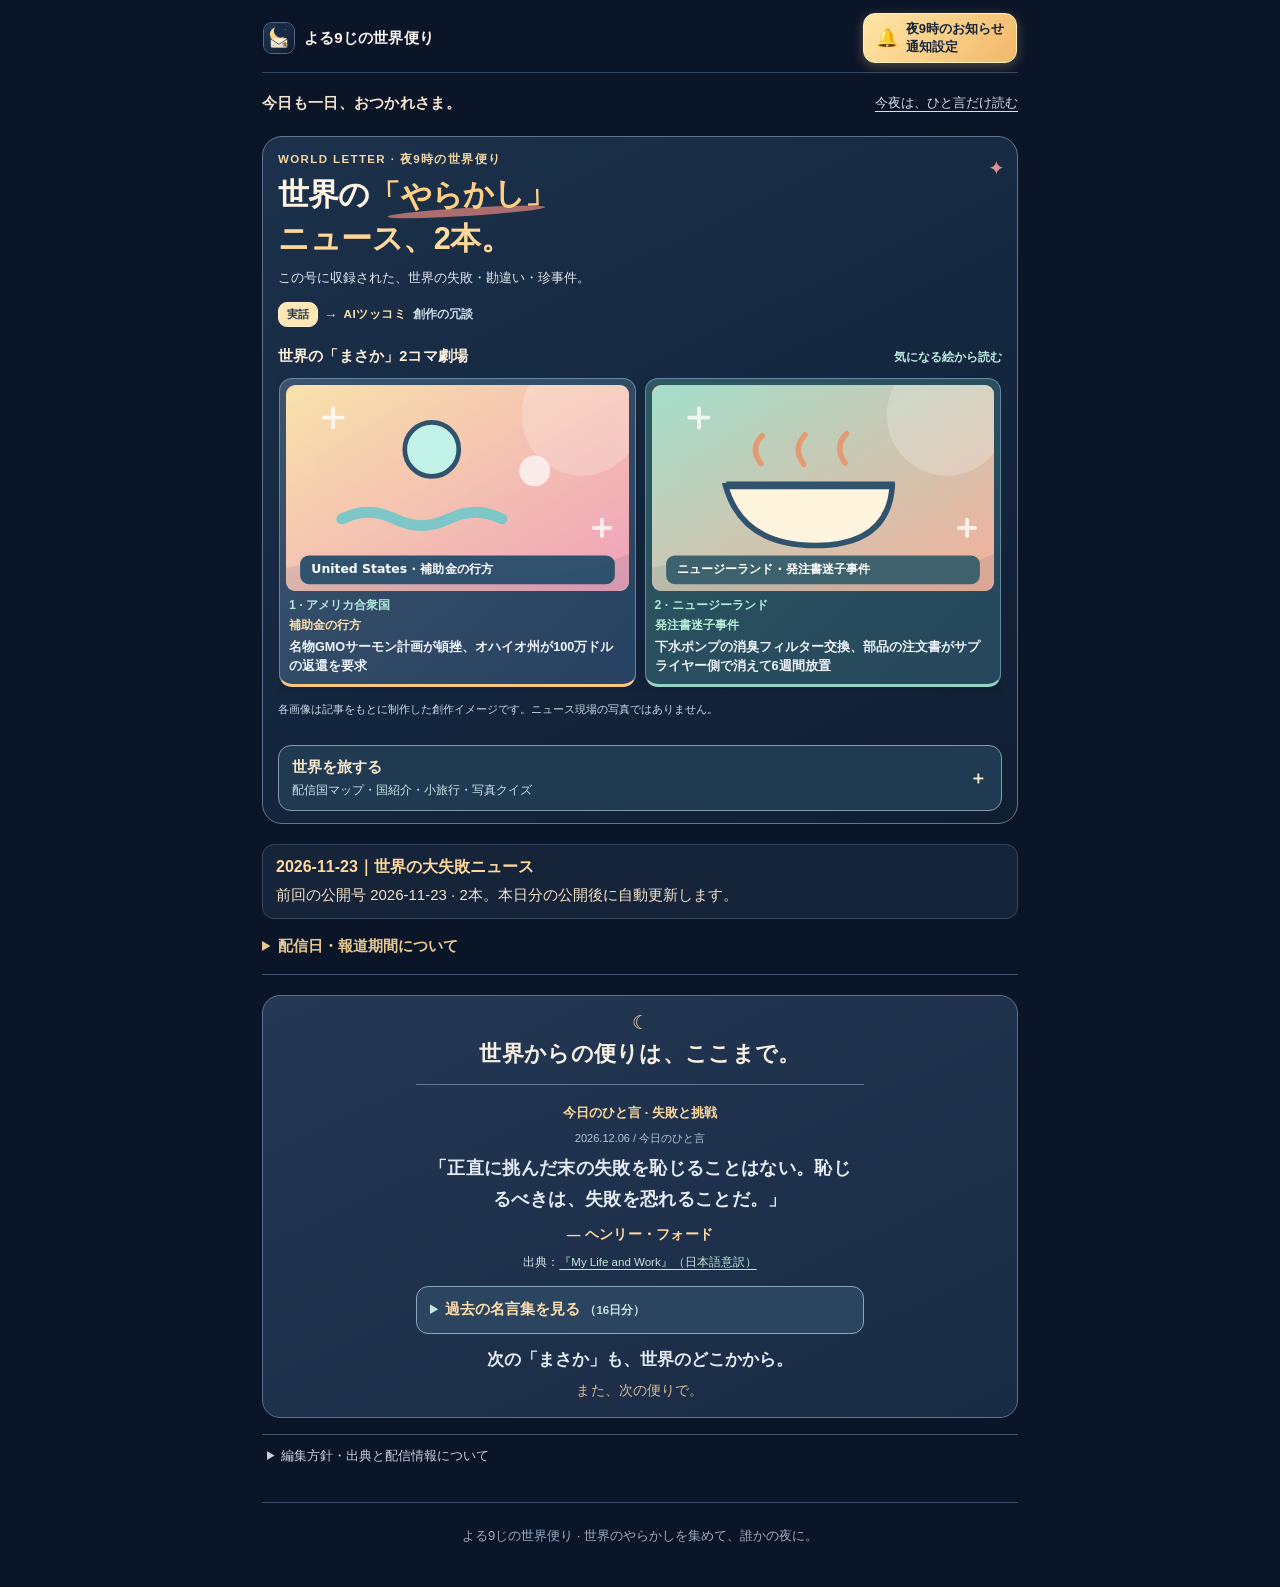
==== commit a4378418: "Make country portraits standalone with top/bottom close controls and exact scroll restore" ====
--- a/index.html
+++ b/index.html
@@ -1620,6 +1620,32 @@
   aspect-ratio:4/3!important;max-height:none!important}
 }
 
+/* A portrait is a separate scrollable screen, independent of the map and country list. */
+html:has(body.country-detail-mode),body.country-detail-mode{overflow:hidden!important}
+body.country-detail-mode #todayMapIntro{
+ position:fixed!important;inset:0!important;z-index:1100!important;
+ display:block!important;box-sizing:border-box;width:100%!important;
+ height:100vh!important;height:100dvh!important;max-height:100dvh!important;
+ overflow-y:auto!important;overscroll-behavior:contain;
+ -webkit-overflow-scrolling:touch;
+ margin:0!important;border:0!important;border-radius:0!important;
+ padding:calc(env(safe-area-inset-top,0px) + 22px) clamp(18px,5vw,42px)
+  calc(env(safe-area-inset-bottom,0px) + 28px)!important;
+ background:linear-gradient(150deg,#1E3C55,#152B41)!important;
+}
+body.country-detail-mode #todayMapIntro > *{max-width:740px;margin-left:auto;margin-right:auto}
+.today-map-intro-footer{display:flex;justify-content:center;
+ margin-top:24px!important;padding-top:20px;border-top:1px solid #6f91a0}
+.today-map-intro-close-bottom{min-width:180px;min-height:48px;
+ padding:10px 25px;border:1px solid #9CCEC8;border-radius:999px;
+ background:#2A5060;color:#E9F6F4;font-size:.95rem;font-weight:800}
+@media(max-width:520px){
+ body.country-detail-mode #todayMapIntro{
+  padding:calc(env(safe-area-inset-top,0px) + 19px) 17px
+   calc(env(safe-area-inset-bottom,0px) + 25px)!important}
+ .today-map-intro-close-bottom{width:100%;max-width:260px}
+}
+
 </style>
 <link rel="stylesheet" href="./assets/reading-focus.css">
 </head>
@@ -1661,9 +1687,9 @@
    <img class="today-map-art" src="./assets/world-today-illustrated.svg" alt="" width="960" height="480" decoding="async">
    <div class="today-map-pins" id="todayMapPins" role="group" aria-label="掲載国のピン"></div>
   </div>
-  <section class="today-map-intro" id="todayMapIntro" aria-labelledby="todayMapIntroName" aria-live="polite" hidden>
+  <section class="today-map-intro" id="todayMapIntro" role="dialog" aria-modal="true" aria-labelledby="todayMapIntroName" hidden>
    <p class="country-portrait-kicker">COUNTRY PORTRAIT · 国の魅力</p>
-   <div class="today-map-intro-head"><h4 id="todayMapIntroName" tabindex="-1"></h4><button class="today-map-intro-close" id="todayMapIntroClose" type="button" aria-label="地図に戻る">‹ 地図へ戻る</button></div>
+   <div class="today-map-intro-head"><h4 id="todayMapIntroName" tabindex="-1"></h4><button class="today-map-intro-close" id="todayMapIntroClose" type="button" aria-label="国紹介を閉じる">閉じる</button></div>
    <figure class="today-map-intro-photo" id="todayMapIntroFigure" hidden><img id="todayMapIntroImage" alt="" loading="eager" decoding="async"><figcaption id="todayMapIntroCaption"></figcaption></figure>
    <p class="today-map-intro-photo-status" id="todayMapIntroPhotoStatus" role="status" hidden></p>
    <p class="today-map-intro-lead" id="todayMapIntroLead"></p>
@@ -1679,6 +1705,7 @@
    </aside>
    <button class="today-map-intro-read" id="todayMapIntroRead" type="button">この国のニュースを読む</button>
    <div id="todayMapIntroTravel" class="prepared-country-travel" aria-label="国紹介からの小旅行" hidden></div>
+   <div class="today-map-intro-footer"><button class="today-map-intro-close-bottom" id="todayMapIntroCloseBottom" type="button">閉じる</button></div>
   </section>
   <p class="today-map-game-lead">地図の下にある国名をタップすると、名所や文化を知る写真付き3択クイズを楽しめます。</p>
   <div class="today-map-legend" id="todayMapLegend" role="group" aria-label="国別の写真付き3択クイズを開く"></div>
@@ -1969,6 +1996,7 @@
   :item.name+'の暮らしや文化について、確認できた情報から紹介を準備しています。';
 }
 let countryReturnTarget=null;
+let countryReturnScrollY=0;
 function hideTodayCountryIntro(restoreMap=true){
  const wasOpen=document.body.classList.contains('country-detail-mode');
  todayCountryIntroRequest++;
@@ -1977,9 +2005,15 @@
  document.querySelectorAll('.today-map-pin').forEach(pin=>pin.setAttribute('aria-expanded','false'));
  if(wasOpen&&restoreMap===true){
   const target=countryReturnTarget?.isConnected?countryReturnTarget:$('todayMapSection');
+  const returnY=countryReturnScrollY;
   requestAnimationFrame(()=>{
+   if(document.body.classList.contains('country-detail-mode'))return;
    target.focus?.({preventScroll:true});
-   target.scrollIntoView({block:'center',behavior:'auto'});
+   // Do not jump to a map or list: recover the exact position before opening.
+   const root=document.documentElement,oldBehavior=root.style.scrollBehavior;
+   root.style.scrollBehavior='auto';
+   window.scrollTo(0,returnY);
+   requestAnimationFrame(()=>{root.style.scrollBehavior=oldBehavior;});
   });
  }
 }
@@ -2004,6 +2038,7 @@
 function showTodayCountryIntro(item){
  closeWorldPassport(false);
  countryReturnTarget=document.activeElement;
+ countryReturnScrollY=window.scrollY;
  $('worldExplore').open=true;
  const requestId=++todayCountryIntroRequest,currentCode=item.code;
  const guide=TODAY_COUNTRY_GUIDES[currentCode];
@@ -2121,7 +2156,7 @@
  document.querySelectorAll('.today-map-pin').forEach(pin=>
   pin.setAttribute('aria-expanded',String(pin.dataset.countryCode===currentCode)));
  if(approvedPhotos.length)loadNextCountryPhoto();
- window.scrollTo(0,0);
+ $('todayMapIntro').scrollTop=0;
  $('todayMapIntroName').focus({preventScroll:true});
 }
 // Country centroid pins stay geographically anchored. On narrow displays,
@@ -2343,6 +2378,23 @@
  }
 });
 $('todayMapIntroClose').addEventListener('click',()=>hideTodayCountryIntro());
+$('todayMapIntroCloseBottom').addEventListener('click',()=>hideTodayCountryIntro());
+$('todayMapIntro').addEventListener('keydown',event=>{
+ if(event.key==='Escape'){
+  event.preventDefault();hideTodayCountryIntro();return;
+ }
+ if(event.key!=='Tab')return;
+ const focusables=[...$('todayMapIntro').querySelectorAll('a[href],button:not([disabled])')]
+  .filter(element=>!element.closest('[hidden]')&&element.getClientRects().length);
+ if(!focusables.length)return;
+ const first=focusables[0],last=focusables[focusables.length-1];
+ if(event.shiftKey&&(document.activeElement===first||
+    !focusables.includes(document.activeElement))){
+  event.preventDefault();last.focus();
+ }else if(!event.shiftKey&&document.activeElement===last){
+  event.preventDefault();first.focus();
+ }
+});
 $('todayMapIntroRead').addEventListener('click',()=>{
  const read=$('todayMapIntroRead');
  if(read.dataset.action==='quiz'){
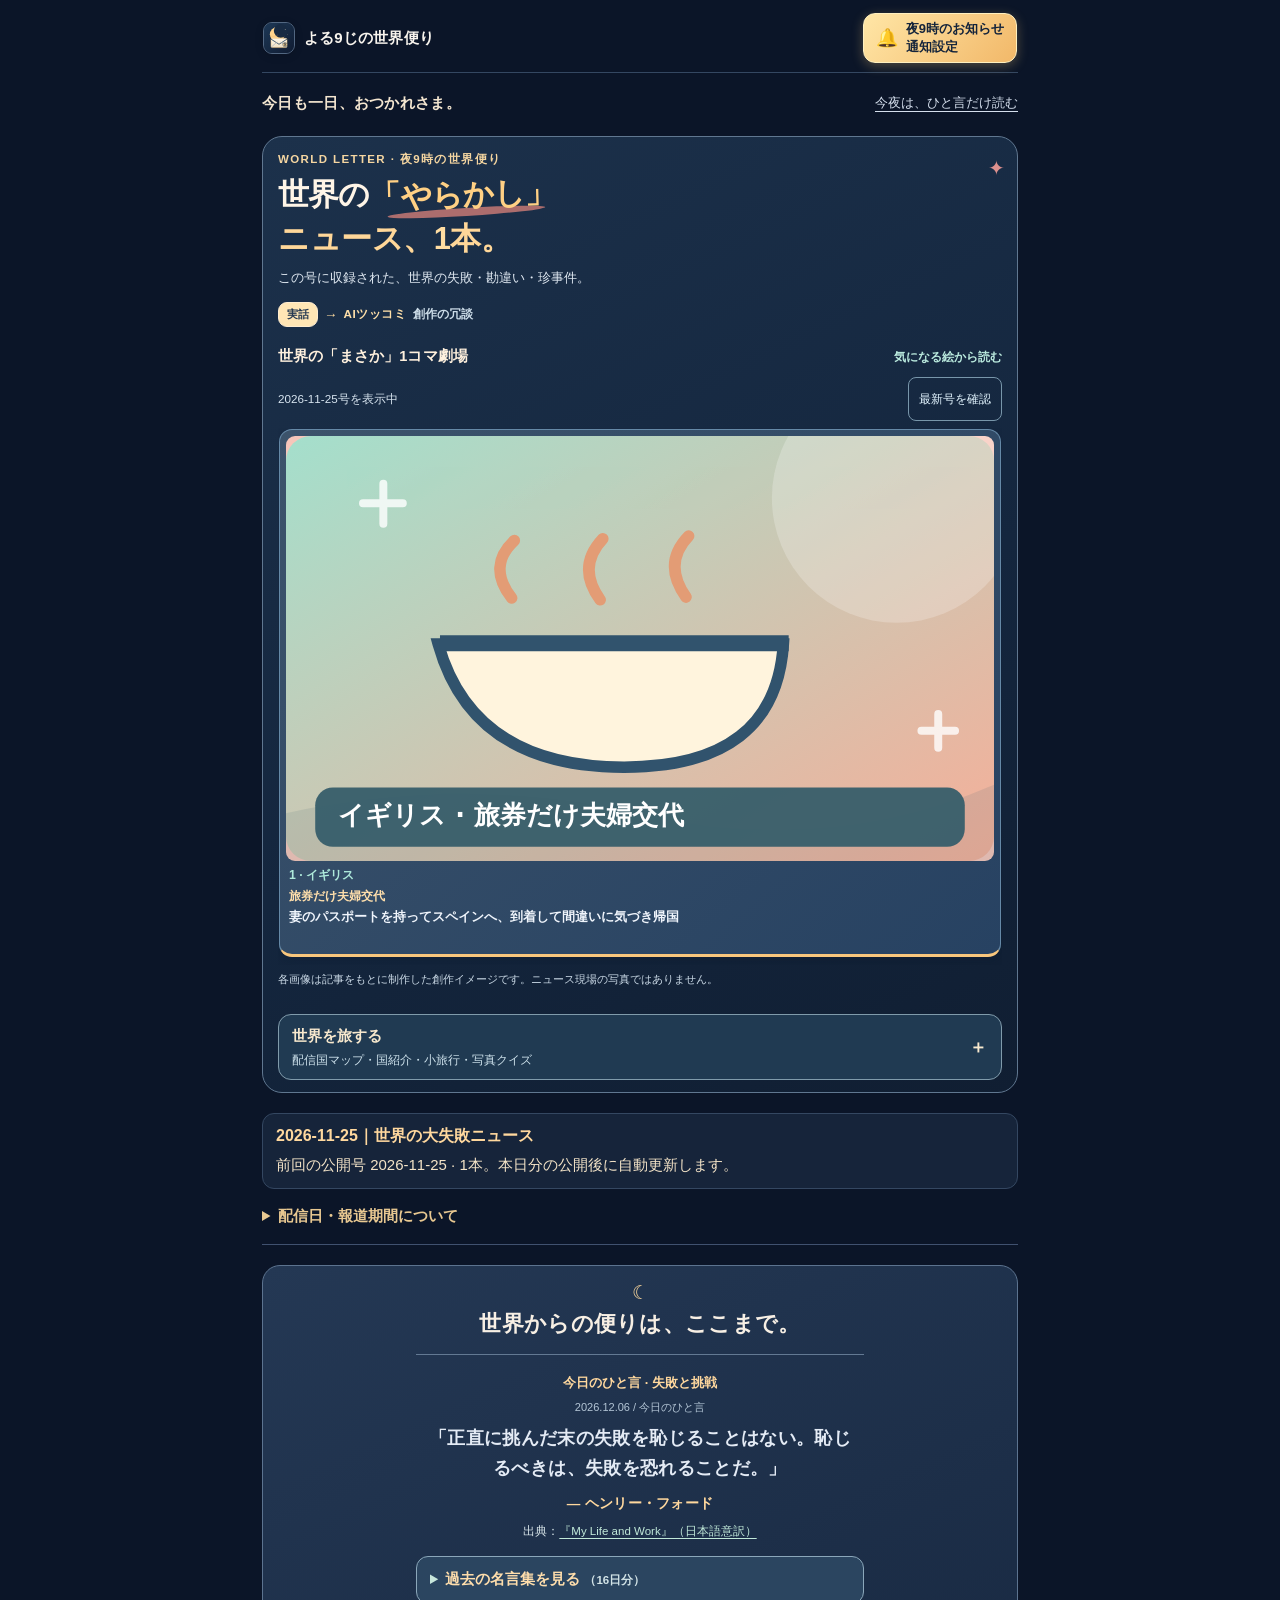
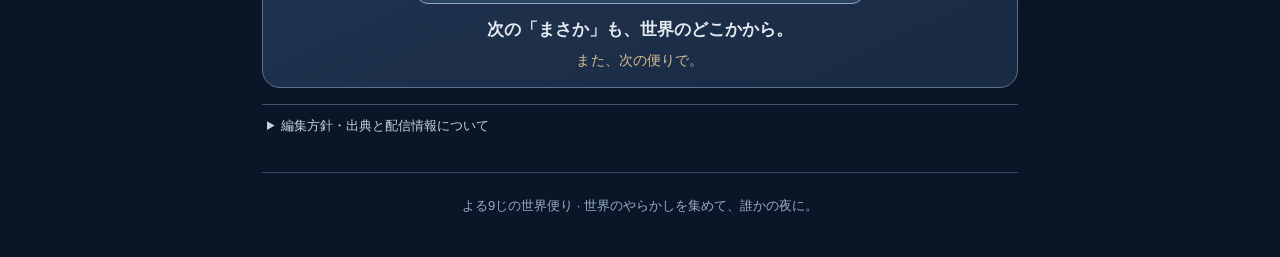
==== commit def88056: "Refresh installed PWA editions on foreground and prevent stale rollback" ====
--- a/index.html
+++ b/index.html
@@ -1646,6 +1646,11 @@
  .today-map-intro-close-bottom{width:100%;max-width:260px}
 }
 
+/* Keep the current issue date and a manual refresh visible before the gallery. */
+#atlasHero .issue-refresh{display:flex;align-items:center;justify-content:space-between;gap:8px;margin:0 0 7px;font-size:.73rem;color:#D8E5F0}
+#atlasHero #refreshIssue{min-height:44px;padding:6px 10px;border:1px solid #7896AA;border-radius:8px;background:transparent;color:#E3F5FF;font:inherit;white-space:nowrap}
+#atlasHero #refreshIssue:disabled{opacity:.65}
+
 </style>
 <link rel="stylesheet" href="./assets/reading-focus.css">
 </head>
@@ -1666,13 +1671,14 @@
   <p class="eyebrow">WORLD LETTER · 夜9時の世界便り</p>
   <h2 class="atlas-title">世界の<span class="atlas-oops">「やらかし」</span><span class="atlas-title-second">ニュース、<span id="atlasStoryCount">…</span>本。</span></h2>
   <p class="atlas-lede" id="atlasLede">この号に収録された、世界の失敗・勘違い・珍事件。</p>
-  <div class="atlas-concept" role="group" aria-label="報道された実話にAIがユーモアのあるツッコミを添える">
+  <div class="atlas-concept" data-layout-revision="fact-humor-inline-v1" role="group" aria-label="報道された実話にAIがユーモアのあるツッコミを添える">
    <span class="atlas-real-stamp">実話</span><span class="atlas-concept-arrow" aria-hidden="true">→</span>
    <p class="atlas-brand"><span class="atlas-bubble-tag">AIツッコミ</span><span class="atlas-brand-copy">創作の冗談</span></p>
   </div>
  </div>
  <section class="issue-gallery" aria-label="イラストからニュースを選ぶ">
   <div class="gallery-heading"><strong id="galleryHeading">世界の「まさか」劇場</strong><span>気になる絵から読む</span></div>
+  <div class="issue-refresh"><span id="issueFreshness" role="status" aria-live="polite">公開号を確認中</span><button id="refreshIssue" type="button">最新号を確認</button></div>
   <div id="issueGallery" class="gallery-track" role="group" aria-label="この号のビジュアル記事一覧" data-layout="mobile-grid-responsive"></div>
   <p class="gallery-clarity">各画像は記事をもとに制作した創作イメージです。ニュース現場の写真ではありません。</p>
  </section>
@@ -1875,8 +1881,8 @@
  JP:'東アジアの太平洋に位置する島国。南北に長い列島には、山地、海辺、四季折々の景色が広がります。',
  NZ:'南太平洋に位置し、北島と南島を中心に構成される国。火山地形、湖、フィヨルドなどの自然景観で知られます。'
 });
-const TODAY_COUNTRY_PHOTOS=Object.freeze({"AL":[{"asset":"assets/travel/al-tirana-skanderbeg-cover.jpg","url":"https://thumb.wikimedia.org/wikipedia/commons/thumb/b/b7/Monumento_a_Skanderbeg%2C_Tirana%2C_Albania%2C_2014-04-17%2C_DD_02.JPG/960px-Monumento_a_Skanderbeg%2C_Tirana%2C_Albania%2C_2014-04-17%2C_DD_02.JPG","caption":"スカンデルベグ像と広場を囲む建物（2014年）","author":"Diego Delso (delso.photo)","license":"CC BY-SA 3.0","place":"ティラナ・スカンデルベグ広場","sourcePage":"https://commons.wikimedia.org/wiki/File:Monumento_a_Skanderbeg,_Tirana,_Albania,_2014-04-17,_DD_02.JPG"}],"AR":[{"asset":"assets/travel/iguazu-rainbow-cover.jpg","url":"https://thumb.wikimedia.org/wikipedia/commons/thumb/c/c7/Iguazu_.jpg/500px-Iguazu_.jpg","caption":"アルゼンチン側のイグアスの滝と虹（2017年撮影）","author":"Pipovci","license":"CC BY-SA 4.0","place":"イグアスの滝・虹の大瀑布"},{"asset":"assets/travel/iguazu-argentina.jpg","url":"https://thumb.wikimedia.org/wikipedia/commons/thumb/c/c1/Iguazu_Falls_from_the_Argentinian_side.JPG/500px-Iguazu_Falls_from_the_Argentinian_side.JPG","caption":"アルゼンチン側から望むイグアスの滝（2014年撮影）","author":"Landovb","license":"CC BY-SA 4.0","place":"イグアスの滝・アルゼンチン側","avoidCover":true},{"asset":"assets/travel/buenos-aires-casa-rosada.jpg","url":"https://thumb.wikimedia.org/wikipedia/commons/thumb/4/4b/Casa_Rosada%2C_Buenos_Aires_%28Argentina%29.jpg/500px-Casa_Rosada%2C_Buenos_Aires_%28Argentina%29.jpg","caption":"アルゼンチン・ブエノスアイレスのカサ・ロサダ（2022年撮影）","author":"Hdemigusag1","license":"CC BY-SA 4.0","place":"ブエノスアイレスのカサ・ロサダ"}],"AM":[{"asset":"assets/travel/am-yerevan-republic-square-cover.jpg","url":"https://thumb.wikimedia.org/wikipedia/commons/thumb/8/86/Republic-square-Yerevan_(5).JPG/960px-Republic-square-Yerevan_(5).JPG","caption":"雨上がりの共和国広場と石造りの建物。曇り空の下で街の広がりを捉えた実景写真。","author":"23artashes","license":"CC BY-SA 3.0","place":"エレバン・共和国広場","sourcePage":"https://commons.wikimedia.org/wiki/File:Republic-square-Yerevan_(5).JPG"}],"AG":[{"asset":"assets/travel/antigua-english-harbour-cover.jpg","url":"https://thumb.wikimedia.org/wikipedia/commons/thumb/f/f1/Antigua_English_Harbour_Nelson's_Dockyard_2.jpg/500px-Antigua_English_Harbour_Nelson's_Dockyard_2.jpg","caption":"イングリッシュ・ハーバーの歴史的な造船所とヨット（2025年撮影）","author":"Dr. Thomas Liptak","license":"CC BY 4.0","place":"ネルソンズ・ドックヤードの港と船","sourcePage":"https://commons.wikimedia.org/wiki/File:Antigua_English_Harbour_Nelson's_Dockyard_2.jpg"}],"AU":[{"asset":"assets/travel/au-sydney-harbour-cover.jpg","url":"https://thumb.wikimedia.org/wikipedia/commons/thumb/1/1e/Sydney_Harbour%2C_New_South_Wales%2C_Australia.jpg/500px-Sydney_Harbour%2C_New_South_Wales%2C_Australia.jpg","caption":"シドニー港・ハーバーブリッジとオペラハウスの夕景（2025年撮影）","author":"Stu's Images","license":"CC BY-SA 4.0","place":"シドニー港の夕景","sourcePage":"https://commons.wikimedia.org/wiki/File:Sydney_Harbour%2C_New_South_Wales%2C_Australia.jpg"}],"AT":[{"asset":"assets/travel/at-vienna-opera-cover.jpg","url":"https://thumb.wikimedia.org/wikipedia/commons/thumb/5/5b/Vienna_state_opera.jpg/500px-Vienna_state_opera.jpg","caption":"ウィーン国立歌劇場の外観（2026年撮影）","author":"HamedSharifian1","license":"CC BY-SA 4.0","place":"ウィーン国立歌劇場","sourcePage":"https://commons.wikimedia.org/wiki/File:Vienna_state_opera.jpg"}],"BE":[{"asset":"assets/travel/be-atomium-brussels-cover.jpg","url":"https://thumb.wikimedia.org/wikipedia/commons/thumb/b/bd/Atomium%2C_Brussels%2C_Belgium.jpg/500px-Atomium%2C_Brussels%2C_Belgium.jpg","caption":"ブリュッセルのアトミウム、1958年の万博のためにつくられたランドマーク（2017年撮影）","author":"Theedi","license":"CC BY-SA 4.0","place":"ブリュッセル・アトミウム","sourcePage":"https://commons.wikimedia.org/wiki/File:Atomium%2C_Brussels%2C_Belgium.jpg"}],"BD":[{"asset":"assets/travel/bd-jaflong-tea-country-cover.jpg","url":"https://thumb.wikimedia.org/wikipedia/commons/thumb/4/4d/Jaflong_Sylhet.jpg/960px-Jaflong_Sylhet.jpg","author":"Abdul Momin","license":"CC BY-SA 4.0","place":"シレット・ジャフロンの茶畑","caption":"ジャフロンの茶畑を、肩に天秤棒を担いだ男性が歩く。背景には霞む丘が連なる。","sourcePage":"https://commons.wikimedia.org/wiki/File:Jaflong_Sylhet.jpg"}],"BG":[{"asset":"assets/travel/bg-sofia-nevsky-cover.jpg","url":"https://thumb.wikimedia.org/wikipedia/commons/thumb/3/39/Alexander_Nevsky_Cathedral_Sofia.jpg/500px-Alexander_Nevsky_Cathedral_Sofia.jpg","caption":"ソフィアのアレクサンドル・ネフスキー大聖堂（2018年撮影）","author":"acediscovery","license":"CC BY 4.0","place":"ソフィア・アレクサンドル・ネフスキー大聖堂","sourcePage":"https://commons.wikimedia.org/wiki/File:Alexander_Nevsky_Cathedral_Sofia.jpg"}],"BA":[{"asset":"assets/travel/ba-mostar-cover.jpg","url":"https://thumb.wikimedia.org/wikipedia/commons/thumb/d/d7/Mostar_Old_Town_Panorama_2007.jpg/500px-Mostar_Old_Town_Panorama_2007.jpg","caption":"ネレトヴァ川と古橋を見渡す旧市街の景観（2007年）","author":"Ramirez","license":"CC BY-SA 4.0","place":"モスタル旧市街","sourcePage":"https://commons.wikimedia.org/wiki/File:Mostar_Old_Town_Panorama_2007.jpg"}],"BR":[{"asset":"assets/travel/brazil-rio-christ-cover.jpg","url":"https://thumb.wikimedia.org/wikipedia/commons/thumb/2/2d/Rio_de_Janeiro_Cristo_Redentor.jpg/500px-Rio_de_Janeiro_Cristo_Redentor.jpg","caption":"コルコバードのキリスト像（2016年撮影）","author":"Carlos esteban oviedo","license":"CC BY-SA 4.0","place":"リオデジャネイロ・コルコバードのキリスト像","sourcePage":"https://commons.wikimedia.org/wiki/File:Rio_de_Janeiro_Cristo_Redentor.jpg"}],"BW":[{"asset":"assets/travel/bw-chobe-elephant-cover.jpg","url":"https://thumb.wikimedia.org/wikipedia/commons/thumb/1/14/Sunset_and_elephant.jpg/960px-Sunset_and_elephant.jpg","caption":"夕暮れのチョベ川の水辺にたたずむゾウ（2014年）","author":"E.A.A.Oliveira","license":"CC BY-SA 4.0","place":"チョベ川（ゾウの暮らす水辺）","sourcePage":"https://commons.wikimedia.org/wiki/File:Sunset_and_elephant.jpg"}],"CA":[{"asset":"assets/travel/ca-quebec-chateau-cover.jpg","url":"https://thumb.wikimedia.org/wikipedia/commons/thumb/c/c6/Ch%C3%A2teau_Frontenac_Quebec_City.jpg/500px-Ch%C3%A2teau_Frontenac_Quebec_City.jpg","caption":"ケベック旧市街に建つシャトー・フロントナック（2017年撮影）","author":"Adam Bishop","license":"CC BY-SA 4.0","place":"ケベック・シティのシャトー・フロントナック","sourcePage":"https://commons.wikimedia.org/wiki/File:Ch%C3%A2teau_Frontenac_Quebec_City.jpg"}],"CH":[{"asset":"assets/travel/ch-lucerne-chapel-cover.jpg","url":"https://thumb.wikimedia.org/wikipedia/commons/thumb/7/79/The_Chapel_Bridge_in_Lucerne.jpg/500px-The_Chapel_Bridge_in_Lucerne.jpg","caption":"ルツェルンの湖畔にかかるカペル橋の実景（2020年撮影）","author":"CulturedWatermelons","license":"CC BY-SA 4.0","place":"ルツェルンのカペル橋","sourcePage":"https://commons.wikimedia.org/wiki/File:The_Chapel_Bridge_in_Lucerne.jpg"}],"CY":[{"asset":"assets/travel/cy-paphos-coast-cover.jpg","url":"https://thumb.wikimedia.org/wikipedia/commons/thumb/3/38/Paphos_Castle_and_Paphos_Marina%2C_Paphos%2C_Cyprus.jpg/500px-Paphos_Castle_and_Paphos_Marina%2C_Paphos%2C_Cyprus.jpg","caption":"地中海の港に面した石造りのパフォス城（2023年3月、Fry72, Karel Frydrýšek撮影）","author":"Fry72, Karel Frydrýšek","license":"CC BY-SA 4.0","place":"パフォス城と港","sourcePage":"https://commons.wikimedia.org/wiki/File:Paphos_Castle_and_Paphos_Marina%2C_Paphos%2C_Cyprus.jpg"}],"CZ":[{"asset":"assets/travel/cz-prague-skyline-cover.jpg","url":"https://thumb.wikimedia.org/wikipedia/commons/thumb/2/2c/Prague_skyline_at_dawn.jpg/500px-Prague_skyline_at_dawn.jpg","caption":"カレル橋から東を望むプラハ旧市街の朝焼け（2014年撮影）","author":"Petar Milošević","license":"CC BY-SA 4.0","place":"プラハ旧市街の朝焼け","sourcePage":"https://commons.wikimedia.org/wiki/File:Prague_skyline_at_dawn.jpg"}],"DE":[{"asset":"assets/travel/germany-brandenburg-cover.jpg","url":"https://thumb.wikimedia.org/wikipedia/commons/thumb/f/fc/20220811_Brandenburg_Gate.jpg/500px-20220811_Brandenburg_Gate.jpg","caption":"ドイツ・ベルリンのブランデンブルク門（2022年撮影）","author":"Flocci Nivis","license":"CC BY 4.0","place":"ベルリンのブランデンブルク門","sourcePage":"https://commons.wikimedia.org/wiki/File:20220811_Brandenburg_Gate.jpg"}],"DK":[{"asset":"assets/travel/dk-copenhagen-skyline-cover.jpg","url":"https://thumb.wikimedia.org/wikipedia/commons/thumb/2/2b/Copenhagen_skyline%2C_Denmark.jpg/500px-Copenhagen_skyline%2C_Denmark.jpg","caption":"クリスチャンスボー城から望むコペンハーゲンの街並み（2016年、CivArmy撮影）","author":"CivArmy","license":"CC BY-SA 4.0","place":"コペンハーゲンの街並み","sourcePage":"https://commons.wikimedia.org/wiki/File:Copenhagen_skyline%2C_Denmark.jpg"}],"DZ":[{"asset":"assets/travel/dz-hassania-mountains-cover.jpg","url":"https://thumb.wikimedia.org/wikipedia/commons/thumb/1/14/LAndscape_from_Hassania%2C_Ain_el_defla.jpg/960px-LAndscape_from_Hassania%2C_Ain_el_defla.jpg","caption":"アイン・デフラ県の山並みと森林を遠望した景色（2018年）","author":"FETHI BOUHAOUCHINE","license":"CC BY-SA 4.0","place":"エル・ハッサニアの山並み","sourcePage":"https://commons.wikimedia.org/wiki/File:LAndscape_from_Hassania,_Ain_el_defla.jpg"}],"EG":[{"asset":"assets/travel/eg-cairo-skyline-cover.jpg","url":"https://thumb.wikimedia.org/wikipedia/commons/thumb/d/d8/Cairo-skyline.jpg/500px-Cairo-skyline.jpg","caption":"カイロの建物が重なる都市の眺め（2025年撮影）","author":"Ahmed Atef (El-Mosawer)","license":"CC BY-SA 4.0","place":"カイロの市街地","sourcePage":"https://commons.wikimedia.org/wiki/File:Cairo-skyline.jpg"}],"ES":[{"asset":"assets/travel/barcelona-sagrada.jpg","url":"https://thumb.wikimedia.org/wikipedia/commons/thumb/6/62/La_Sagrada_Familia%2C_Barcelona.jpg/500px-La_Sagrada_Familia%2C_Barcelona.jpg","caption":"バルセロナ・サグラダ・ファミリア（2019年撮影）","author":"Veronika Bashak","license":"CC BY-SA 4.0","place":"サグラダ・ファミリア"}],"EE":[{"asset":"assets/travel/ee-tallinn-toompea-cover.jpg","url":"https://thumb.wikimedia.org/wikipedia/commons/thumb/a/a0/Vistas_panor%C3%A1micas_desde_Toompea%2C_Tallinn%2C_Estonia%2C_2012-08-05%2C_DD_25.JPG/500px-Vistas_panor%C3%A1micas_desde_Toompea%2C_Tallinn%2C_Estonia%2C_2012-08-05%2C_DD_25.JPG","caption":"夕暮れの旧市街と市庁舎の塔","author":"Diego Delso","license":"CC BY-SA 3.0","place":"タリン・トームペアの眺望","sourcePage":"https://commons.wikimedia.org/wiki/File:Vistas_panor%C3%A1micas_desde_Toompea%2C_Tallinn%2C_Estonia%2C_2012-08-05%2C_DD_25.JPG"}],"ET":[{"asset":"assets/travel/et-lalibela-church-cover.jpg","url":"https://thumb.wikimedia.org/wikipedia/commons/thumb/c/c6/The_Bete_Giyorgis.jpg/500px-The_Bete_Giyorgis.jpg","caption":"岩盤に掘り下げられた十字形の教会","author":"Tmanahan344","license":"CC BY-SA 3.0","place":"ラリベラ・聖ギオルギス教会","sourcePage":"https://commons.wikimedia.org/wiki/File:The_Bete_Giyorgis.jpg"}],"FI":[{"asset":"assets/travel/fi-helsinki-cathedral-cover.jpg","url":"https://thumb.wikimedia.org/wikipedia/commons/thumb/c/c2/Helsinki_Senate_Square_and_Helsinki_Cathedral_in_May_2026.jpg/500px-Helsinki_Senate_Square_and_Helsinki_Cathedral_in_May_2026.jpg","caption":"ヘルシンキの元老院広場と白い大聖堂（2026年5月、JIP撮影）","author":"JIP","license":"CC BY-SA 4.0","place":"ヘルシンキ大聖堂・元老院広場","sourcePage":"https://commons.wikimedia.org/wiki/File:Helsinki_Senate_Square_and_Helsinki_Cathedral_in_May_2026.jpg"}],"FR":[{"asset":"assets/travel/mont-saint-michel-sunset-cover.jpg","url":"https://thumb.wikimedia.org/wikipedia/commons/thumb/7/79/1002_Mont-Saint-Michel_reflecting_in_the_water_during_sunset_Photo_by_Giles_Laurent.jpg/500px-1002_Mont-Saint-Michel_reflecting_in_the_water_during_sunset_Photo_by_Giles_Laurent.jpg","caption":"夕陽と水面に映るモン・サン＝ミシェル（2026年撮影）","author":"Giles Laurent","license":"CC BY-SA 4.0","place":"モン・サン＝ミシェルの夕景"},{"asset":"assets/travel/france-mont-saint-michel.jpg","url":"https://thumb.wikimedia.org/wikipedia/commons/thumb/e/ea/Mont-saint-Michel_%28France%29.jpg/500px-Mont-saint-Michel_%28France%29.jpg","caption":"フランス・モン・サン＝ミシェルの干潟（2015年撮影）","author":"Freddy de Hosdent","license":"CC BY-SA 4.0","place":"モン・サン＝ミシェル"},{"asset":"assets/travel/paris-eiffel-tower.jpg","url":"https://thumb.wikimedia.org/wikipedia/commons/thumb/4/46/Eiffel_Tower%2CParis.jpg/500px-Eiffel_Tower%2CParis.jpg","caption":"フランス・パリのエッフェル塔（2020年撮影）","author":"Commonists","license":"CC BY-SA 4.0","place":"パリのエッフェル塔"}],"GB":[{"remoteOnly":true,"url":"https://thumb.wikimedia.org/wikipedia/commons/thumb/9/96/Tower-bridge-in-london.jpg/1280px-Tower-bridge-in-london.jpg","hiResUrl":"https://thumb.wikimedia.org/wikipedia/commons/thumb/9/96/Tower-bridge-in-london.jpg/1280px-Tower-bridge-in-london.jpg","sourcePage":"https://commons.wikimedia.org/wiki/File:Tower-bridge-in-london.jpg","licenseUrl":"https://creativecommons.org/licenses/by-sa/4.0/","caption":"ロンドン・タワーブリッジの昼景（2019年撮影）","author":"Hexapol","license":"CC BY-SA 4.0","place":"ロンドン・タワーブリッジ"},{"avoidCover":true,"asset":"assets/travel/london-tower-bridge.jpg","url":"https://thumb.wikimedia.org/wikipedia/commons/thumb/1/14/Tower_Bridge_Panorama.jpg/500px-Tower_Bridge_Panorama.jpg","caption":"テムズ川にかかるタワーブリッジの夜景（2013年撮影）","author":"Redbannana","license":"CC BY-SA 4.0","place":"ロンドン・タワーブリッジ"},{"asset":"assets/travel/edinburgh-castle.jpg","url":"https://thumb.wikimedia.org/wikipedia/commons/thumb/3/3c/Edinburgh_Castle_2000-1.jpg/500px-Edinburgh_Castle_2000-1.jpg","caption":"エディンバラ城の全景（2000年撮影）","author":"Libasstref","license":"CC0 1.0","place":"エディンバラ城","avoidCover":true},{"asset":"assets/travel/wales-cardiff-castle.jpg","url":"https://thumb.wikimedia.org/wikipedia/commons/thumb/c/c8/Cardiff_Castle%2C_Wales%2C_GB.jpg/500px-Cardiff_Castle%2C_Wales%2C_GB.jpg","caption":"カーディフ城の緑の丘と石造りの城（2010年撮影）","author":"Ввласенко / Volodymyr Vlasenko","license":"CC BY 4.0","place":"カーディフ城"}],"GE":[{"asset":"assets/travel/ge-mestia-towers-cover.jpg","url":"https://thumb.wikimedia.org/wikipedia/commons/thumb/e/e8/Near_Mestia%2C_Svan_towers_%2835252565354%29.jpg/500px-Near_Mestia%2C_Svan_towers_%2835252565354%29.jpg","caption":"コーカサス山脈を背に立つ石造塔","author":"Arian Zwegers from Brussels, Belgium","license":"CC BY 2.0","place":"メスティア近郊の塔","sourcePage":"https://commons.wikimedia.org/wiki/File:Near_Mestia%2C_Svan_towers_%2835252565354%29.jpg"}],"GH":[{"asset":"assets/travel/gh-aburi-mampong-cover.jpg","url":"https://thumb.wikimedia.org/wikipedia/commons/thumb/8/8e/Aburi_Mampong_Green_landscape.jpg/960px-Aburi_Mampong_Green_landscape.jpg","caption":"道路の向こうに緑豊かな丘が広がるアブリ・マンポン周辺（2024年）","author":"Penwills","license":"CC BY-SA 4.0","place":"アブリ・マンポン","sourcePage":"https://commons.wikimedia.org/wiki/File:Aburi_Mampong_Green_landscape.jpg"}],"GR":[{"asset":"assets/travel/gr-athens-skyline-cover.jpg","url":"https://thumb.wikimedia.org/wikipedia/commons/thumb/3/3c/Athens_skyline.JPG/500px-Athens_skyline.JPG","caption":"アクロポリスから見渡すアテネ市街の景色（2005年撮影）","author":"Orlovic","license":"CC BY-SA 4.0","place":"アテネの市街地の眺め","sourcePage":"https://commons.wikimedia.org/wiki/File:Athens_skyline.JPG"}],"GT":[{"asset":"assets/travel/gt-atitlan-cover.jpg","url":"https://thumb.wikimedia.org/wikipedia/commons/thumb/6/6a/1_lake_atitlan_panorama_2009.jpg/500px-1_lake_atitlan_panorama_2009.jpg","caption":"アティトラン湖と火山、サン・アントニオ・パロポの集落（2009年）","author":"chensiyuan","license":"CC BY-SA 4.0","place":"アティトラン湖","sourcePage":"https://commons.wikimedia.org/wiki/File:1_lake_atitlan_panorama_2009.jpg"}],"HR":[{"asset":"assets/travel/hr-zagreb-panorama-cover.jpg","url":"https://thumb.wikimedia.org/wikipedia/commons/thumb/8/88/Zagreb%2C_Panorama_001.jpg/500px-Zagreb%2C_Panorama_001.jpg","caption":"ザグレブの歴史的な街並みを見渡す景色（2021年撮影）","author":"Vojtěch Dočkal","license":"CC BY-SA 4.0","place":"ザグレブの市街地","sourcePage":"https://commons.wikimedia.org/wiki/File:Zagreb%2C_Panorama_001.jpg"}],"HU":[{"asset":"assets/travel/hu-budapest-parliament-cover.jpg","url":"https://thumb.wikimedia.org/wikipedia/commons/thumb/b/b0/Hungarian_Parliament_Building%2C_Budapest%2C_Hungary.jpg/500px-Hungarian_Parliament_Building%2C_Budapest%2C_Hungary.jpg","caption":"ドナウ河畔に建つハンガリー国会議事堂（2015年8月、CivArmy撮影）","author":"CivArmy","license":"CC BY-SA 4.0","place":"ブダペスト・国会議事堂","sourcePage":"https://commons.wikimedia.org/wiki/File:Hungarian_Parliament_Building%2C_Budapest%2C_Hungary.jpg"}],"ID":[{"asset":"assets/travel/id-sumbing-cover.jpg","url":"https://thumb.wikimedia.org/wikipedia/commons/thumb/9/9e/Indonesia_Mount-Sumbing-volcano-01.jpg/500px-Indonesia_Mount-Sumbing-volcano-01.jpg","caption":"ボロブドゥール寺院公園から見たスンビン山","author":"CEphoto, Uwe Aranas","license":"CC BY-SA 3.0","place":"ボロブドゥールから望むスンビン山","sourcePage":"https://commons.wikimedia.org/wiki/File:Indonesia_Mount-Sumbing-volcano-01.jpg"}],"IN":[{"asset":"assets/travel/in-jaipur-hawa-mahal-cover.jpg","url":"https://thumb.wikimedia.org/wikipedia/commons/thumb/a/ab/Hawa_Mahal_in_Jaipur_India.jpg/500px-Hawa_Mahal_in_Jaipur_India.jpg","caption":"ジャイプルにあるハワ・マハルの外観（2023年撮影）","author":"Wander-earth","license":"CC BY-SA 4.0","place":"ジャイプルのハワ・マハル","sourcePage":"https://commons.wikimedia.org/wiki/File:Hawa_Mahal_in_Jaipur_India.jpg"}],"IE":[{"asset":"assets/travel/ie-dublin-hapenny-cover.jpg","url":"https://thumb.wikimedia.org/wikipedia/commons/thumb/4/41/Dublin_Ha%27_Penny_Bridge_1.jpg/500px-Dublin_Ha%27_Penny_Bridge_1.jpg","caption":"リフィー川を渡る白い歩行者橋とダブリンの建物（2022年5月、Zairon撮影）","author":"Zairon","license":"CC BY 4.0","place":"ダブリン・ハーフペニー橋","sourcePage":"https://commons.wikimedia.org/wiki/File:Dublin_Ha%27_Penny_Bridge_1.jpg"}],"IS":[{"asset":"assets/travel/is-reykjavik-cover.jpg","url":"https://thumb.wikimedia.org/wikipedia/commons/thumb/3/31/Reykjavik_from_Hallgrimskikrja.jpg/500px-Reykjavik_from_Hallgrimskikrja.jpg","caption":"ハットルグリムス教会から望むレイキャビクの街並み（2017年4月、Wa17gs撮影）","author":"Wa17gs","license":"CC BY-SA 4.0","place":"レイキャビク・市街の眺望","sourcePage":"https://commons.wikimedia.org/wiki/File:Reykjavik_from_Hallgrimskikrja.jpg"}],"IT":[{"asset":"assets/travel/italy-colosseum-cover.jpg","url":"https://thumb.wikimedia.org/wikipedia/commons/thumb/f/f2/Colosseum_in_Rome_%281%29.jpg/500px-Colosseum_in_Rome_%281%29.jpg","caption":"イタリア・ローマのコロッセオ（2018年撮影）","author":"Tournasol7","license":"CC BY-SA 4.0","place":"ローマのコロッセオ","sourcePage":"https://commons.wikimedia.org/wiki/File:Colosseum_in_Rome_(1).jpg"}],"JO":[{"asset":"assets/travel/jo-amman-citadel-cover.jpg","url":"https://thumb.wikimedia.org/wikipedia/commons/thumb/7/74/Amman%2C_view_from_the_Citadel.JPG/500px-Amman%2C_view_from_the_Citadel.JPG","caption":"アンマンの丘に広がる街並みとヨルダン国旗（2014年8月、Garikoitz Knörr撮影）","author":"Garikoitz Knörr","license":"CC BY-SA 4.0","place":"アンマン・城塞の丘からの眺望","sourcePage":"https://commons.wikimedia.org/wiki/File:Amman%2C_view_from_the_Citadel.JPG"}],"JP":[{"asset":"assets/travel/fuji-cherry-blossom.jpg","url":"https://thumb.wikimedia.org/wikipedia/commons/thumb/2/23/Mount_Fuji_April_Cherry_Blossom.jpg/500px-Mount_Fuji_April_Cherry_Blossom.jpg","caption":"桜越しに眺める富士山（2025年撮影）","author":"SRP1998","license":"CC BY-SA 4.0","place":"富士山と桜","avoidCover":true},{"asset":"assets/travel/tokyo-sensoji.jpg","url":"https://thumb.wikimedia.org/wikipedia/commons/thumb/0/0a/Sens%C5%8D-ji_Tokyo.jpg/500px-Sens%C5%8D-ji_Tokyo.jpg","caption":"東京・浅草寺（2016年撮影）","author":"Mattias Hill","license":"CC BY-SA 3.0","place":"東京・浅草寺","avoidCover":true},{"asset":"assets/travel/kyoto-kinkakuji.jpg","url":"https://thumb.wikimedia.org/wikipedia/commons/thumb/4/41/Kinkaku-ji%2C_Kyoto.jpg/500px-Kinkaku-ji%2C_Kyoto.jpg","caption":"京都・金閣寺と鏡湖池（2025年撮影）","author":"27curlyta","license":"CC0 1.0","place":"京都・金閣寺"}],"KH":[{"asset":"assets/travel/kh-phnom-penh-palace-cover.jpg","url":"https://thumb.wikimedia.org/wikipedia/commons/thumb/1/17/04-Preah_Tineang_Phochani_Royal_Palace-nX-1.jpg/500px-04-Preah_Tineang_Phochani_Royal_Palace-nX-1.jpg","caption":"プノンペン王宮のプレア・ティネアン・ポチャニ（2019年11月、PsamatheM撮影）","author":"PsamatheM","license":"CC BY-SA 4.0","place":"プノンペン・王宮のプレア・ティネアン・ポチャニ","sourcePage":"https://commons.wikimedia.org/wiki/File:04-Preah_Tineang_Phochani_Royal_Palace-nX-1.jpg"}],"KR":[{"asset":"assets/travel/seoul-gyeongbokgung.jpg","url":"https://thumb.wikimedia.org/wikipedia/commons/thumb/0/01/Gyeongbokgung%2C_Seoul.jpg/500px-Gyeongbokgung%2C_Seoul.jpg","caption":"ソウル・景福宮（2012年撮影）","author":"螺钉","license":"CC BY-SA 3.0","place":"ソウル・景福宮","sourcePage":"https://commons.wikimedia.org/wiki/File:Gyeongbokgung%2C_Seoul.jpg"}],"LK":[{"asset":"assets/travel/lk-colombo-beira-cover.jpg","url":"https://thumb.wikimedia.org/wikipedia/commons/thumb/9/9f/Skyline_of_colombo_beira_lake.jpg/500px-Skyline_of_colombo_beira_lake.jpg","caption":"夕暮れのベイラ湖とコロンボの街並み（2017年5月、Kapila Perera撮影）","author":"Kapila Perera","license":"CC BY-SA 4.0","place":"コロンボ・ベイラ湖","sourcePage":"https://commons.wikimedia.org/wiki/File:Skyline_of_colombo_beira_lake.jpg"}],"LT":[{"asset":"assets/travel/lt-vilnius-river-cover.jpg","url":"https://thumb.wikimedia.org/wikipedia/commons/thumb/3/3f/Vilnius_river.jpg/500px-Vilnius_river.jpg","caption":"ネリス川と緑地、街並みの眺望","author":"Tiia Monto","license":"CC BY-SA 3.0","place":"ヴィリニュス・ネリス川の眺望","sourcePage":"https://commons.wikimedia.org/wiki/File:Vilnius_river.jpg"}],"LV":[{"asset":"assets/travel/lv-riga-skyline-cover.jpg","url":"https://thumb.wikimedia.org/wikipedia/commons/thumb/7/7a/Rigas_skyline_%288229128055%29.jpg/500px-Rigas_skyline_%288229128055%29.jpg","caption":"川の向こうに並ぶ旧市街の塔","author":"Guillaume Speurt from Vilnius, Lithuania","license":"CC BY-SA 2.0","place":"リガ・ダウガヴァ川沿いの景観","sourcePage":"https://commons.wikimedia.org/wiki/File:Rigas_skyline_%288229128055%29.jpg"}],"MA":[{"asset":"assets/travel/ma-fez-street-cover.jpg","url":"https://thumb.wikimedia.org/wikipedia/commons/thumb/a/a4/Flickr_-_stringer_bel_-_the_old_medina_in_Fes%2C_Morocco.jpg/500px-Flickr_-_stringer_bel_-_the_old_medina_in_Fes%2C_Morocco.jpg","caption":"門に続く路地と行き交う人々","author":"Annabel Symington","license":"CC BY 2.0","place":"フェズ旧市街の街路","sourcePage":"https://commons.wikimedia.org/wiki/File:Flickr_-_stringer_bel_-_the_old_medina_in_Fes%2C_Morocco.jpg"}],"MX":[{"asset":"assets/travel/mx-bellas-artes-cover.jpg","url":"https://thumb.wikimedia.org/wikipedia/commons/thumb/4/41/Palacio_de_Bellas_Artes%2C_Mexico_City_01.jpg/500px-Palacio_de_Bellas_Artes%2C_Mexico_City_01.jpg","caption":"メキシコシティのベジャス・アルテス宮殿（2015年撮影）","author":"Bodhisattwa","license":"CC BY-SA 4.0","place":"メキシコシティのベジャス・アルテス宮殿","sourcePage":"https://commons.wikimedia.org/wiki/File:Palacio_de_Bellas_Artes%2C_Mexico_City_01.jpg"}],"MT":[{"asset":"assets/travel/mt-mdina-cathedral-cover.jpg","url":"https://thumb.wikimedia.org/wikipedia/commons/thumb/9/9c/Malta_Mdina_BW_2011-10-05_12-41-38.JPG/960px-Malta_Mdina_BW_2011-10-05_12-41-38.JPG","caption":"イムディーナの聖パウロ大聖堂と石畳の広場（2011年）","author":"Berthold Werner","license":"CC BY-SA 3.0","place":"イムディーナ・聖パウロ大聖堂","sourcePage":"https://commons.wikimedia.org/wiki/File:Malta_Mdina_BW_2011-10-05_12-41-38.JPG"}],"NG":[{"asset":"assets/travel/ng-lagos-victoria-cover.jpg","url":"https://thumb.wikimedia.org/wikipedia/commons/thumb/7/72/Aerial_view_of_victoria_island_in_Lagos%2C_Nigeria_with_habours_for_yatches.jpg/500px-Aerial_view_of_victoria_island_in_Lagos%2C_Nigeria_with_habours_for_yatches.jpg","caption":"水辺の高層建築と船着き場を上空から眺めたラゴス（2024年）","author":"Ayorinde Ogundele","license":"CC BY-SA 4.0","place":"ラゴス・ヴィクトリア島","sourcePage":"https://commons.wikimedia.org/wiki/File:Aerial_view_of_victoria_island_in_Lagos%2C_Nigeria_with_habours_for_yatches.jpg"}],"NI":[{"asset":"assets/travel/ni-matagalpa-hills-cover.jpg","url":"https://thumb.wikimedia.org/wikipedia/commons/thumb/c/c7/Landscape_with_Railing_-_Finca_Esperanza_Verde_-_Near_Matagalpa_-_Nicaragua_%2831275806990%29.jpg/960px-Landscape_with_Railing_-_Finca_Esperanza_Verde_-_Near_Matagalpa_-_Nicaragua_%2831275806990%29.jpg","caption":"マタガルパ近郊フィンカ・エスペランサ・ベルデから柵越しに眺めた山並み","place":"マタガルパ近郊の緑の丘","author":"Adam Jones from Kelowna, BC, Canada","license":"CC BY-SA 2.0","sourcePage":"https://commons.wikimedia.org/wiki/File:Landscape_with_Railing_-_Finca_Esperanza_Verde_-_Near_Matagalpa_-_Nicaragua_(31275806990).jpg"}],"NL":[{"asset":"assets/travel/nl-rotterdam-city-cover.jpg","url":"https://thumb.wikimedia.org/wikipedia/commons/thumb/6/65/Rotterdam_(1).jpg/500px-Rotterdam_(1).jpg","caption":"オランダ・ロッテルダムの現代的な街並み（2019年撮影）","author":"Elekes Andor","license":"CC BY-SA 4.0","place":"ロッテルダムの都市景観","sourcePage":"https://commons.wikimedia.org/wiki/File:Rotterdam_(1).jpg"}],"NO":[{"asset":"assets/travel/no-oslo-skyline-cover.jpg","url":"https://thumb.wikimedia.org/wikipedia/commons/thumb/4/43/Skyline_of_Oslo%2C_2019_(01).jpg/500px-Skyline_of_Oslo%2C_2019_(01).jpg","caption":"オスロ港へ向かう船から見た市街地の眺め（2019年撮影）","author":"Bahnfrend","license":"CC BY-SA 4.0","place":"オスロ市街地","sourcePage":"https://commons.wikimedia.org/wiki/File:Skyline_of_Oslo%2C_2019_(01).jpg"}],"NP":[{"asset":"assets/travel/np-boudhanath-cover.jpg","url":"https://thumb.wikimedia.org/wikipedia/commons/thumb/0/01/Bouddhanath_Stupa_Kathmandu.jpg/500px-Bouddhanath_Stupa_Kathmandu.jpg","caption":"青空の下に広がるボダナートの白い仏塔と祈願旗（2018年6月、Prashantghimire256撮影）","author":"Prashantghimire256","license":"CC BY-SA 4.0","place":"ボダナート仏塔","sourcePage":"https://commons.wikimedia.org/wiki/File:Bouddhanath_Stupa_Kathmandu.jpg"}],"NZ":[{"asset":"assets/travel/nz-milford-sound.jpg","url":"https://thumb.wikimedia.org/wikipedia/commons/thumb/9/96/Milford_Sound_-_New_Zealand.jpg/500px-Milford_Sound_-_New_Zealand.jpg","caption":"ニュージーランド・ミルフォード・サウンドの滝（2005年撮影）","author":"Ryancoke2020","license":"CC BY-SA 4.0","place":"ミルフォード・サウンド"}],"PK":[{"asset":"assets/travel/pk-hingol-rock-cover.jpg","url":"https://thumb.wikimedia.org/wikipedia/commons/thumb/0/06/Hungol_Landscape.JPG/960px-Hungol_Landscape.JPG","author":"Bilal Mirza","license":"CC BY-SA 3.0","place":"ヒンゴル国立公園の岩山","caption":"乾いた地形から岩の丘が突き出すヒンゴル国立公園の風景（2008年）","sourcePage":"https://commons.wikimedia.org/wiki/File:Hungol_Landscape.JPG"}],"PE":[{"asset":"assets/travel/pe-lima-plaza-mayor-cover.jpg","url":"https://thumb.wikimedia.org/wikipedia/commons/thumb/a/af/Plaza_Mayor_de_Lima_04.jpg/500px-Plaza_Mayor_de_Lima_04.jpg","caption":"リマのマヨール広場と歴史的建築（2023年撮影）","author":"Ovruni","license":"CC BY-SA 4.0","place":"リマのマヨール広場","sourcePage":"https://commons.wikimedia.org/wiki/File:Plaza_Mayor_de_Lima_04.jpg"}],"PH":[{"asset":"assets/travel/ph-hapao-terraces-cover.jpg","url":"https://thumb.wikimedia.org/wikipedia/commons/thumb/d/da/Hungduan%2C_Hapao_rice_terraces_-_Flickr.jpg/500px-Hungduan%2C_Hapao_rice_terraces_-_Flickr.jpg","caption":"山間の谷に連なるハパオの棚田","author":"Arian Zwegers from Brussels, Belgium","license":"CC BY 2.0","place":"ハパオの棚田","sourcePage":"https://commons.wikimedia.org/wiki/File:Hungduan%2C_Hapao_rice_terraces_-_Flickr.jpg"}],"PL":[{"asset":"assets/travel/pl-warsaw-old-town-cover.jpg","url":"https://thumb.wikimedia.org/wikipedia/commons/thumb/f/f7/Warszawa_Rynek_Starego_Miasta_4.jpg/500px-Warszawa_Rynek_Starego_Miasta_4.jpg","caption":"ワルシャワ旧市街の市場広場に並ぶ歴史的な街並み（2022年5月、Andrzej Otrębski撮影）","author":"Andrzej Otrębski","license":"CC BY-SA 4.0","place":"ワルシャワ旧市街・市場広場","sourcePage":"https://commons.wikimedia.org/wiki/File:Warszawa_Rynek_Starego_Miasta_4.jpg"}],"PT":[{"asset":"assets/travel/pt-belem-tower-cover.jpg","url":"https://thumb.wikimedia.org/wikipedia/commons/thumb/f/f2/Bel%C3%A9m_Tower_in_Lisbon.jpg/500px-Bel%C3%A9m_Tower_in_Lisbon.jpg","caption":"リスボンのテージョ川沿いに立つベレンの塔（2022年撮影）","author":"Lisbon Photoshoots","license":"CC BY-SA 4.0","place":"リスボンのベレンの塔","sourcePage":"https://commons.wikimedia.org/wiki/File:Bel%C3%A9m_Tower_in_Lisbon.jpg"}],"SG":[{"asset":"assets/travel/sg-marina-bay-cover.jpg","url":"https://thumb.wikimedia.org/wikipedia/commons/thumb/0/0c/Marina_Bay_Sands%2C_Singapore-3491.jpg/500px-Marina_Bay_Sands%2C_Singapore-3491.jpg","caption":"夜のマリーナベイ・サンズとアートサイエンス・ミュージアム（2023年撮影）","author":"Bijay Chaurasia Photography","license":"CC BY-SA 4.0","place":"マリーナ湾のアートサイエンス・ミュージアムとホテル","sourcePage":"https://commons.wikimedia.org/wiki/File:Marina_Bay_Sands%2C_Singapore-3491.jpg"}],"SK":[{"asset":"assets/travel/sk-bratislava-danube-cover.jpg","url":"https://thumb.wikimedia.org/wikipedia/commons/thumb/f/f3/Danube_in_Bratislava_skyline%2C_New_Bridge%2C_Bratislava_Castle_in_Bratislava%2C_Bratislava_I_District.jpg/500px-Danube_in_Bratislava_skyline%2C_New_Bridge%2C_Bratislava_Castle_in_Bratislava%2C_Bratislava_I_District.jpg","caption":"夕暮れのドナウ川と橋、丘の上の城","author":"Frettie","license":"CC BY 3.0","place":"ブラチスラヴァのドナウ川","sourcePage":"https://commons.wikimedia.org/wiki/File:Danube_in_Bratislava_skyline%2C_New_Bridge%2C_Bratislava_Castle_in_Bratislava%2C_Bratislava_I_District.jpg"}],"SI":[{"asset":"assets/travel/si-ljubljana-panorama-cover.jpg","url":"https://thumb.wikimedia.org/wikipedia/commons/thumb/6/6c/Panorama_Ljubljane.jpg/500px-Panorama_Ljubljane.jpg","caption":"リュブリャナ城の丘から望む首都の街並み（2021年12月、August Dominus撮影）","author":"August Dominus","license":"CC BY-SA 4.0","place":"リュブリャナ・旧市街の眺望","sourcePage":"https://commons.wikimedia.org/wiki/File:Panorama_Ljubljane.jpg"}],"SE":[{"asset":"assets/travel/se-stockholm-gamla-stan-cover.jpg","url":"https://thumb.wikimedia.org/wikipedia/commons/thumb/5/5e/Stockholm-Gamla-Stan-panorama.jpg/500px-Stockholm-Gamla-Stan-panorama.jpg","caption":"ストックホルムの旧市街ガムラスタンの街並み（2013年、Acediscovery撮影）","author":"Acediscovery","license":"CC BY 4.0","place":"ストックホルム・ガムラスタン","sourcePage":"https://commons.wikimedia.org/wiki/File:Stockholm-Gamla-Stan-panorama.jpg"}],"TH":[{"asset":"assets/travel/th-bangkok-wat-arun-cover.jpg","url":"https://thumb.wikimedia.org/wikipedia/commons/thumb/c/ce/Bangkok_Wat_Arun.jpg/500px-Bangkok_Wat_Arun.jpg","caption":"バンコクの川沿いに建つワット・アルン（2016年撮影）","author":"Cun Cun","license":"CC BY-SA 4.0","place":"バンコクのワット・アルン","sourcePage":"https://commons.wikimedia.org/wiki/File:Bangkok_Wat_Arun.jpg"}],"TR":[{"asset":"assets/travel/tr-istanbul-sunset-cover.jpg","url":"https://thumb.wikimedia.org/wikipedia/commons/thumb/e/e3/Istanbul_sky2.jpg/500px-Istanbul_sky2.jpg","caption":"イスタンブールの海辺と夕暮れの空（2020年撮影）","author":"Mobina iz","license":"CC BY-SA 4.0","place":"イスタンブールの海辺の夕景","sourcePage":"https://commons.wikimedia.org/wiki/File:Istanbul_sky2.jpg"}],"TZ":[{"asset":"assets/travel/tz-dar-es-salaam-harbour-cover.jpg","url":"https://thumb.wikimedia.org/wikipedia/commons/thumb/5/5e/Dar_es_Salaam_Harbour.jpg/500px-Dar_es_Salaam_Harbour.jpg","caption":"ダルエスサラーム港の埠頭と船舶（2021年6月、Kipala撮影）","author":"Kipala","license":"CC BY-SA 4.0","place":"ダルエスサラーム港","sourcePage":"https://commons.wikimedia.org/wiki/File:Dar_es_Salaam_Harbour.jpg"}],"US":[{"asset":"assets/travel/golden-gate-sunset-cover.jpg","url":"https://thumb.wikimedia.org/wikipedia/commons/thumb/0/0c/GoldenGateBridge-001.jpg/500px-GoldenGateBridge-001.jpg","caption":"夕暮れのゴールデンゲートブリッジ（2007年撮影）","author":"Rich Niewiroski Jr.","license":"CC BY 2.5","place":"ゴールデンゲートブリッジ・夕景"},{"asset":"assets/travel/new-york-skyline.jpg","url":"https://thumb.wikimedia.org/wikipedia/commons/thumb/5/50/Lower_Manhattan_Skyline_June_2025_008.jpg/500px-Lower_Manhattan_Skyline_June_2025_008.jpg","caption":"ブルックリン側から見たマンハッタン（2025年撮影）","author":"Kidfly182","license":"CC BY 4.0","place":"ニューヨークの街並み"},{"asset":"assets/travel/san-francisco-golden-gate.jpg","url":"https://thumb.wikimedia.org/wikipedia/commons/thumb/3/3f/Golden_Gate_Bridge%2C_San_Francisco%2C_CA.jpg/500px-Golden_Gate_Bridge%2C_San_Francisco%2C_CA.jpg","caption":"海峡に架かるゴールデンゲートブリッジ（2016年撮影）","author":"Ashokmehta72","license":"CC BY-SA 4.0","place":"ゴールデンゲートブリッジ","avoidCover":true}],"VN":[{"asset":"assets/travel/vn-hoian-street-cover.jpg","url":"https://thumb.wikimedia.org/wikipedia/commons/thumb/2/20/Street_Scene_-_Hoi_An_-_Vietnam.JPG/500px-Street_Scene_-_Hoi_An_-_Vietnam.JPG","caption":"漢字の刻まれた門と自転車の行き交うホイアンの街路（2009年）","author":"Photo by Adam Jones adamjones.freeservers.com","license":"CC BY-SA 3.0","place":"ホイアンの街路","sourcePage":"https://commons.wikimedia.org/wiki/File:Street_Scene_-_Hoi_An_-_Vietnam.JPG"}]});
-const APPROVED_COUNTRY_CODES=Object.freeze(["AG","AL","AM","AR","AT","AU","BA","BD","BE","BG","BR","BW","CA","CH","CY","CZ","DE","DK","DZ","EE","EG","ES","ET","FI","FR","GB","GE","GH","GR","GT","HR","HU","ID","IE","IN","IS","IT","JO","JP","KH","KR","LK","LT","LV","MA","MT","MX","NG","NI","NL","NO","NP","NZ","PE","PH","PK","PL","PT","SE","SG","SI","SK","TH","TR","TZ","US","VN"]);
+const TODAY_COUNTRY_PHOTOS=Object.freeze({"AL":[{"asset":"assets/travel/al-tirana-skanderbeg-cover.jpg","url":"https://thumb.wikimedia.org/wikipedia/commons/thumb/b/b7/Monumento_a_Skanderbeg%2C_Tirana%2C_Albania%2C_2014-04-17%2C_DD_02.JPG/960px-Monumento_a_Skanderbeg%2C_Tirana%2C_Albania%2C_2014-04-17%2C_DD_02.JPG","caption":"スカンデルベグ像と広場を囲む建物（2014年）","author":"Diego Delso (delso.photo)","license":"CC BY-SA 3.0","place":"ティラナ・スカンデルベグ広場","sourcePage":"https://commons.wikimedia.org/wiki/File:Monumento_a_Skanderbeg,_Tirana,_Albania,_2014-04-17,_DD_02.JPG"}],"AR":[{"asset":"assets/travel/iguazu-rainbow-cover.jpg","url":"https://thumb.wikimedia.org/wikipedia/commons/thumb/c/c7/Iguazu_.jpg/500px-Iguazu_.jpg","caption":"アルゼンチン側のイグアスの滝と虹（2017年撮影）","author":"Pipovci","license":"CC BY-SA 4.0","place":"イグアスの滝・虹の大瀑布"},{"asset":"assets/travel/iguazu-argentina.jpg","url":"https://thumb.wikimedia.org/wikipedia/commons/thumb/c/c1/Iguazu_Falls_from_the_Argentinian_side.JPG/500px-Iguazu_Falls_from_the_Argentinian_side.JPG","caption":"アルゼンチン側から望むイグアスの滝（2014年撮影）","author":"Landovb","license":"CC BY-SA 4.0","place":"イグアスの滝・アルゼンチン側","avoidCover":true},{"asset":"assets/travel/buenos-aires-casa-rosada.jpg","url":"https://thumb.wikimedia.org/wikipedia/commons/thumb/4/4b/Casa_Rosada%2C_Buenos_Aires_%28Argentina%29.jpg/500px-Casa_Rosada%2C_Buenos_Aires_%28Argentina%29.jpg","caption":"アルゼンチン・ブエノスアイレスのカサ・ロサダ（2022年撮影）","author":"Hdemigusag1","license":"CC BY-SA 4.0","place":"ブエノスアイレスのカサ・ロサダ"}],"AM":[{"asset":"assets/travel/am-yerevan-republic-square-cover.jpg","url":"https://thumb.wikimedia.org/wikipedia/commons/thumb/8/86/Republic-square-Yerevan_(5).JPG/960px-Republic-square-Yerevan_(5).JPG","caption":"雨上がりの共和国広場と石造りの建物。曇り空の下で街の広がりを捉えた実景写真。","author":"23artashes","license":"CC BY-SA 3.0","place":"エレバン・共和国広場","sourcePage":"https://commons.wikimedia.org/wiki/File:Republic-square-Yerevan_(5).JPG"}],"AG":[{"asset":"assets/travel/antigua-english-harbour-cover.jpg","url":"https://thumb.wikimedia.org/wikipedia/commons/thumb/f/f1/Antigua_English_Harbour_Nelson's_Dockyard_2.jpg/500px-Antigua_English_Harbour_Nelson's_Dockyard_2.jpg","caption":"イングリッシュ・ハーバーの歴史的な造船所とヨット（2025年撮影）","author":"Dr. Thomas Liptak","license":"CC BY 4.0","place":"ネルソンズ・ドックヤードの港と船","sourcePage":"https://commons.wikimedia.org/wiki/File:Antigua_English_Harbour_Nelson's_Dockyard_2.jpg"}],"AU":[{"asset":"assets/travel/au-sydney-harbour-cover.jpg","url":"https://thumb.wikimedia.org/wikipedia/commons/thumb/1/1e/Sydney_Harbour%2C_New_South_Wales%2C_Australia.jpg/500px-Sydney_Harbour%2C_New_South_Wales%2C_Australia.jpg","caption":"シドニー港・ハーバーブリッジとオペラハウスの夕景（2025年撮影）","author":"Stu's Images","license":"CC BY-SA 4.0","place":"シドニー港の夕景","sourcePage":"https://commons.wikimedia.org/wiki/File:Sydney_Harbour%2C_New_South_Wales%2C_Australia.jpg"}],"AT":[{"asset":"assets/travel/at-vienna-opera-cover.jpg","url":"https://thumb.wikimedia.org/wikipedia/commons/thumb/5/5b/Vienna_state_opera.jpg/500px-Vienna_state_opera.jpg","caption":"ウィーン国立歌劇場の外観（2026年撮影）","author":"HamedSharifian1","license":"CC BY-SA 4.0","place":"ウィーン国立歌劇場","sourcePage":"https://commons.wikimedia.org/wiki/File:Vienna_state_opera.jpg"}],"BE":[{"asset":"assets/travel/be-atomium-brussels-cover.jpg","url":"https://thumb.wikimedia.org/wikipedia/commons/thumb/b/bd/Atomium%2C_Brussels%2C_Belgium.jpg/500px-Atomium%2C_Brussels%2C_Belgium.jpg","caption":"ブリュッセルのアトミウム、1958年の万博のためにつくられたランドマーク（2017年撮影）","author":"Theedi","license":"CC BY-SA 4.0","place":"ブリュッセル・アトミウム","sourcePage":"https://commons.wikimedia.org/wiki/File:Atomium%2C_Brussels%2C_Belgium.jpg"}],"BD":[{"asset":"assets/travel/bd-jaflong-tea-country-cover.jpg","url":"https://thumb.wikimedia.org/wikipedia/commons/thumb/4/4d/Jaflong_Sylhet.jpg/960px-Jaflong_Sylhet.jpg","author":"Abdul Momin","license":"CC BY-SA 4.0","place":"シレット・ジャフロンの茶畑","caption":"ジャフロンの茶畑を、肩に天秤棒を担いだ男性が歩く。背景には霞む丘が連なる。","sourcePage":"https://commons.wikimedia.org/wiki/File:Jaflong_Sylhet.jpg"}],"BG":[{"asset":"assets/travel/bg-sofia-nevsky-cover.jpg","url":"https://thumb.wikimedia.org/wikipedia/commons/thumb/3/39/Alexander_Nevsky_Cathedral_Sofia.jpg/500px-Alexander_Nevsky_Cathedral_Sofia.jpg","caption":"ソフィアのアレクサンドル・ネフスキー大聖堂（2018年撮影）","author":"acediscovery","license":"CC BY 4.0","place":"ソフィア・アレクサンドル・ネフスキー大聖堂","sourcePage":"https://commons.wikimedia.org/wiki/File:Alexander_Nevsky_Cathedral_Sofia.jpg"}],"BA":[{"asset":"assets/travel/ba-mostar-cover.jpg","url":"https://thumb.wikimedia.org/wikipedia/commons/thumb/d/d7/Mostar_Old_Town_Panorama_2007.jpg/500px-Mostar_Old_Town_Panorama_2007.jpg","caption":"ネレトヴァ川と古橋を見渡す旧市街の景観（2007年）","author":"Ramirez","license":"CC BY-SA 4.0","place":"モスタル旧市街","sourcePage":"https://commons.wikimedia.org/wiki/File:Mostar_Old_Town_Panorama_2007.jpg"}],"BR":[{"asset":"assets/travel/brazil-rio-christ-cover.jpg","url":"https://thumb.wikimedia.org/wikipedia/commons/thumb/2/2d/Rio_de_Janeiro_Cristo_Redentor.jpg/500px-Rio_de_Janeiro_Cristo_Redentor.jpg","caption":"コルコバードのキリスト像（2016年撮影）","author":"Carlos esteban oviedo","license":"CC BY-SA 4.0","place":"リオデジャネイロ・コルコバードのキリスト像","sourcePage":"https://commons.wikimedia.org/wiki/File:Rio_de_Janeiro_Cristo_Redentor.jpg"}],"BW":[{"asset":"assets/travel/bw-chobe-elephant-cover.jpg","url":"https://thumb.wikimedia.org/wikipedia/commons/thumb/1/14/Sunset_and_elephant.jpg/960px-Sunset_and_elephant.jpg","caption":"夕暮れのチョベ川の水辺にたたずむゾウ（2014年）","author":"E.A.A.Oliveira","license":"CC BY-SA 4.0","place":"チョベ川（ゾウの暮らす水辺）","sourcePage":"https://commons.wikimedia.org/wiki/File:Sunset_and_elephant.jpg"}],"CA":[{"asset":"assets/travel/ca-quebec-chateau-cover.jpg","url":"https://thumb.wikimedia.org/wikipedia/commons/thumb/c/c6/Ch%C3%A2teau_Frontenac_Quebec_City.jpg/500px-Ch%C3%A2teau_Frontenac_Quebec_City.jpg","caption":"ケベック旧市街に建つシャトー・フロントナック（2017年撮影）","author":"Adam Bishop","license":"CC BY-SA 4.0","place":"ケベック・シティのシャトー・フロントナック","sourcePage":"https://commons.wikimedia.org/wiki/File:Ch%C3%A2teau_Frontenac_Quebec_City.jpg"}],"CH":[{"asset":"assets/travel/ch-lucerne-chapel-cover.jpg","url":"https://thumb.wikimedia.org/wikipedia/commons/thumb/7/79/The_Chapel_Bridge_in_Lucerne.jpg/500px-The_Chapel_Bridge_in_Lucerne.jpg","caption":"ルツェルンの湖畔にかかるカペル橋の実景（2020年撮影）","author":"CulturedWatermelons","license":"CC BY-SA 4.0","place":"ルツェルンのカペル橋","sourcePage":"https://commons.wikimedia.org/wiki/File:The_Chapel_Bridge_in_Lucerne.jpg"}],"CY":[{"asset":"assets/travel/cy-paphos-coast-cover.jpg","url":"https://thumb.wikimedia.org/wikipedia/commons/thumb/3/38/Paphos_Castle_and_Paphos_Marina%2C_Paphos%2C_Cyprus.jpg/500px-Paphos_Castle_and_Paphos_Marina%2C_Paphos%2C_Cyprus.jpg","caption":"地中海の港に面した石造りのパフォス城（2023年3月、Fry72, Karel Frydrýšek撮影）","author":"Fry72, Karel Frydrýšek","license":"CC BY-SA 4.0","place":"パフォス城と港","sourcePage":"https://commons.wikimedia.org/wiki/File:Paphos_Castle_and_Paphos_Marina%2C_Paphos%2C_Cyprus.jpg"}],"CZ":[{"asset":"assets/travel/cz-prague-skyline-cover.jpg","url":"https://thumb.wikimedia.org/wikipedia/commons/thumb/2/2c/Prague_skyline_at_dawn.jpg/500px-Prague_skyline_at_dawn.jpg","caption":"カレル橋から東を望むプラハ旧市街の朝焼け（2014年撮影）","author":"Petar Milošević","license":"CC BY-SA 4.0","place":"プラハ旧市街の朝焼け","sourcePage":"https://commons.wikimedia.org/wiki/File:Prague_skyline_at_dawn.jpg"}],"DE":[{"asset":"assets/travel/germany-brandenburg-cover.jpg","url":"https://thumb.wikimedia.org/wikipedia/commons/thumb/f/fc/20220811_Brandenburg_Gate.jpg/500px-20220811_Brandenburg_Gate.jpg","caption":"ドイツ・ベルリンのブランデンブルク門（2022年撮影）","author":"Flocci Nivis","license":"CC BY 4.0","place":"ベルリンのブランデンブルク門","sourcePage":"https://commons.wikimedia.org/wiki/File:20220811_Brandenburg_Gate.jpg"}],"DK":[{"asset":"assets/travel/dk-copenhagen-skyline-cover.jpg","url":"https://thumb.wikimedia.org/wikipedia/commons/thumb/2/2b/Copenhagen_skyline%2C_Denmark.jpg/500px-Copenhagen_skyline%2C_Denmark.jpg","caption":"クリスチャンスボー城から望むコペンハーゲンの街並み（2016年、CivArmy撮影）","author":"CivArmy","license":"CC BY-SA 4.0","place":"コペンハーゲンの街並み","sourcePage":"https://commons.wikimedia.org/wiki/File:Copenhagen_skyline%2C_Denmark.jpg"}],"DZ":[{"asset":"assets/travel/dz-hassania-mountains-cover.jpg","url":"https://thumb.wikimedia.org/wikipedia/commons/thumb/1/14/LAndscape_from_Hassania%2C_Ain_el_defla.jpg/960px-LAndscape_from_Hassania%2C_Ain_el_defla.jpg","caption":"アイン・デフラ県の山並みと森林を遠望した景色（2018年）","author":"FETHI BOUHAOUCHINE","license":"CC BY-SA 4.0","place":"エル・ハッサニアの山並み","sourcePage":"https://commons.wikimedia.org/wiki/File:LAndscape_from_Hassania,_Ain_el_defla.jpg"}],"EG":[{"asset":"assets/travel/eg-cairo-skyline-cover.jpg","url":"https://thumb.wikimedia.org/wikipedia/commons/thumb/d/d8/Cairo-skyline.jpg/500px-Cairo-skyline.jpg","caption":"カイロの建物が重なる都市の眺め（2025年撮影）","author":"Ahmed Atef (El-Mosawer)","license":"CC BY-SA 4.0","place":"カイロの市街地","sourcePage":"https://commons.wikimedia.org/wiki/File:Cairo-skyline.jpg"}],"ES":[{"asset":"assets/travel/barcelona-sagrada.jpg","url":"https://thumb.wikimedia.org/wikipedia/commons/thumb/6/62/La_Sagrada_Familia%2C_Barcelona.jpg/500px-La_Sagrada_Familia%2C_Barcelona.jpg","caption":"バルセロナ・サグラダ・ファミリア（2019年撮影）","author":"Veronika Bashak","license":"CC BY-SA 4.0","place":"サグラダ・ファミリア"}],"EE":[{"asset":"assets/travel/ee-tallinn-toompea-cover.jpg","url":"https://thumb.wikimedia.org/wikipedia/commons/thumb/a/a0/Vistas_panor%C3%A1micas_desde_Toompea%2C_Tallinn%2C_Estonia%2C_2012-08-05%2C_DD_25.JPG/500px-Vistas_panor%C3%A1micas_desde_Toompea%2C_Tallinn%2C_Estonia%2C_2012-08-05%2C_DD_25.JPG","caption":"夕暮れの旧市街と市庁舎の塔","author":"Diego Delso","license":"CC BY-SA 3.0","place":"タリン・トームペアの眺望","sourcePage":"https://commons.wikimedia.org/wiki/File:Vistas_panor%C3%A1micas_desde_Toompea%2C_Tallinn%2C_Estonia%2C_2012-08-05%2C_DD_25.JPG"}],"ET":[{"asset":"assets/travel/et-lalibela-church-cover.jpg","url":"https://thumb.wikimedia.org/wikipedia/commons/thumb/c/c6/The_Bete_Giyorgis.jpg/500px-The_Bete_Giyorgis.jpg","caption":"岩盤に掘り下げられた十字形の教会","author":"Tmanahan344","license":"CC BY-SA 3.0","place":"ラリベラ・聖ギオルギス教会","sourcePage":"https://commons.wikimedia.org/wiki/File:The_Bete_Giyorgis.jpg"}],"FI":[{"asset":"assets/travel/fi-helsinki-cathedral-cover.jpg","url":"https://thumb.wikimedia.org/wikipedia/commons/thumb/c/c2/Helsinki_Senate_Square_and_Helsinki_Cathedral_in_May_2026.jpg/500px-Helsinki_Senate_Square_and_Helsinki_Cathedral_in_May_2026.jpg","caption":"ヘルシンキの元老院広場と白い大聖堂（2026年5月、JIP撮影）","author":"JIP","license":"CC BY-SA 4.0","place":"ヘルシンキ大聖堂・元老院広場","sourcePage":"https://commons.wikimedia.org/wiki/File:Helsinki_Senate_Square_and_Helsinki_Cathedral_in_May_2026.jpg"}],"FR":[{"asset":"assets/travel/mont-saint-michel-sunset-cover.jpg","url":"https://thumb.wikimedia.org/wikipedia/commons/thumb/7/79/1002_Mont-Saint-Michel_reflecting_in_the_water_during_sunset_Photo_by_Giles_Laurent.jpg/500px-1002_Mont-Saint-Michel_reflecting_in_the_water_during_sunset_Photo_by_Giles_Laurent.jpg","caption":"夕陽と水面に映るモン・サン＝ミシェル（2026年撮影）","author":"Giles Laurent","license":"CC BY-SA 4.0","place":"モン・サン＝ミシェルの夕景"},{"asset":"assets/travel/france-mont-saint-michel.jpg","url":"https://thumb.wikimedia.org/wikipedia/commons/thumb/e/ea/Mont-saint-Michel_%28France%29.jpg/500px-Mont-saint-Michel_%28France%29.jpg","caption":"フランス・モン・サン＝ミシェルの干潟（2015年撮影）","author":"Freddy de Hosdent","license":"CC BY-SA 4.0","place":"モン・サン＝ミシェル"},{"asset":"assets/travel/paris-eiffel-tower.jpg","url":"https://thumb.wikimedia.org/wikipedia/commons/thumb/4/46/Eiffel_Tower%2CParis.jpg/500px-Eiffel_Tower%2CParis.jpg","caption":"フランス・パリのエッフェル塔（2020年撮影）","author":"Commonists","license":"CC BY-SA 4.0","place":"パリのエッフェル塔"}],"GB":[{"remoteOnly":true,"url":"https://thumb.wikimedia.org/wikipedia/commons/thumb/9/96/Tower-bridge-in-london.jpg/1280px-Tower-bridge-in-london.jpg","hiResUrl":"https://thumb.wikimedia.org/wikipedia/commons/thumb/9/96/Tower-bridge-in-london.jpg/1280px-Tower-bridge-in-london.jpg","sourcePage":"https://commons.wikimedia.org/wiki/File:Tower-bridge-in-london.jpg","licenseUrl":"https://creativecommons.org/licenses/by-sa/4.0/","caption":"ロンドン・タワーブリッジの昼景（2019年撮影）","author":"Hexapol","license":"CC BY-SA 4.0","place":"ロンドン・タワーブリッジ"},{"avoidCover":true,"asset":"assets/travel/london-tower-bridge.jpg","url":"https://thumb.wikimedia.org/wikipedia/commons/thumb/1/14/Tower_Bridge_Panorama.jpg/500px-Tower_Bridge_Panorama.jpg","caption":"テムズ川にかかるタワーブリッジの夜景（2013年撮影）","author":"Redbannana","license":"CC BY-SA 4.0","place":"ロンドン・タワーブリッジ"},{"asset":"assets/travel/edinburgh-castle.jpg","url":"https://thumb.wikimedia.org/wikipedia/commons/thumb/3/3c/Edinburgh_Castle_2000-1.jpg/500px-Edinburgh_Castle_2000-1.jpg","caption":"エディンバラ城の全景（2000年撮影）","author":"Libasstref","license":"CC0 1.0","place":"エディンバラ城","avoidCover":true},{"asset":"assets/travel/wales-cardiff-castle.jpg","url":"https://thumb.wikimedia.org/wikipedia/commons/thumb/c/c8/Cardiff_Castle%2C_Wales%2C_GB.jpg/500px-Cardiff_Castle%2C_Wales%2C_GB.jpg","caption":"カーディフ城の緑の丘と石造りの城（2010年撮影）","author":"Ввласенко / Volodymyr Vlasenko","license":"CC BY 4.0","place":"カーディフ城"}],"GE":[{"asset":"assets/travel/ge-mestia-towers-cover.jpg","url":"https://thumb.wikimedia.org/wikipedia/commons/thumb/e/e8/Near_Mestia%2C_Svan_towers_%2835252565354%29.jpg/500px-Near_Mestia%2C_Svan_towers_%2835252565354%29.jpg","caption":"コーカサス山脈を背に立つ石造塔","author":"Arian Zwegers from Brussels, Belgium","license":"CC BY 2.0","place":"メスティア近郊の塔","sourcePage":"https://commons.wikimedia.org/wiki/File:Near_Mestia%2C_Svan_towers_%2835252565354%29.jpg"}],"GH":[{"asset":"assets/travel/gh-aburi-mampong-cover.jpg","url":"https://thumb.wikimedia.org/wikipedia/commons/thumb/8/8e/Aburi_Mampong_Green_landscape.jpg/960px-Aburi_Mampong_Green_landscape.jpg","caption":"道路の向こうに緑豊かな丘が広がるアブリ・マンポン周辺（2024年）","author":"Penwills","license":"CC BY-SA 4.0","place":"アブリ・マンポン","sourcePage":"https://commons.wikimedia.org/wiki/File:Aburi_Mampong_Green_landscape.jpg"}],"GR":[{"asset":"assets/travel/gr-athens-skyline-cover.jpg","url":"https://thumb.wikimedia.org/wikipedia/commons/thumb/3/3c/Athens_skyline.JPG/500px-Athens_skyline.JPG","caption":"アクロポリスから見渡すアテネ市街の景色（2005年撮影）","author":"Orlovic","license":"CC BY-SA 4.0","place":"アテネの市街地の眺め","sourcePage":"https://commons.wikimedia.org/wiki/File:Athens_skyline.JPG"}],"GT":[{"asset":"assets/travel/gt-atitlan-cover.jpg","url":"https://thumb.wikimedia.org/wikipedia/commons/thumb/6/6a/1_lake_atitlan_panorama_2009.jpg/500px-1_lake_atitlan_panorama_2009.jpg","caption":"アティトラン湖と火山、サン・アントニオ・パロポの集落（2009年）","author":"chensiyuan","license":"CC BY-SA 4.0","place":"アティトラン湖","sourcePage":"https://commons.wikimedia.org/wiki/File:1_lake_atitlan_panorama_2009.jpg"}],"HR":[{"asset":"assets/travel/hr-zagreb-panorama-cover.jpg","url":"https://thumb.wikimedia.org/wikipedia/commons/thumb/8/88/Zagreb%2C_Panorama_001.jpg/500px-Zagreb%2C_Panorama_001.jpg","caption":"ザグレブの歴史的な街並みを見渡す景色（2021年撮影）","author":"Vojtěch Dočkal","license":"CC BY-SA 4.0","place":"ザグレブの市街地","sourcePage":"https://commons.wikimedia.org/wiki/File:Zagreb%2C_Panorama_001.jpg"}],"HU":[{"asset":"assets/travel/hu-budapest-parliament-cover.jpg","url":"https://thumb.wikimedia.org/wikipedia/commons/thumb/b/b0/Hungarian_Parliament_Building%2C_Budapest%2C_Hungary.jpg/500px-Hungarian_Parliament_Building%2C_Budapest%2C_Hungary.jpg","caption":"ドナウ河畔に建つハンガリー国会議事堂（2015年8月、CivArmy撮影）","author":"CivArmy","license":"CC BY-SA 4.0","place":"ブダペスト・国会議事堂","sourcePage":"https://commons.wikimedia.org/wiki/File:Hungarian_Parliament_Building%2C_Budapest%2C_Hungary.jpg"}],"ID":[{"asset":"assets/travel/id-sumbing-cover.jpg","url":"https://thumb.wikimedia.org/wikipedia/commons/thumb/9/9e/Indonesia_Mount-Sumbing-volcano-01.jpg/500px-Indonesia_Mount-Sumbing-volcano-01.jpg","caption":"ボロブドゥール寺院公園から見たスンビン山","author":"CEphoto, Uwe Aranas","license":"CC BY-SA 3.0","place":"ボロブドゥールから望むスンビン山","sourcePage":"https://commons.wikimedia.org/wiki/File:Indonesia_Mount-Sumbing-volcano-01.jpg"}],"IN":[{"asset":"assets/travel/in-jaipur-hawa-mahal-cover.jpg","url":"https://thumb.wikimedia.org/wikipedia/commons/thumb/a/ab/Hawa_Mahal_in_Jaipur_India.jpg/500px-Hawa_Mahal_in_Jaipur_India.jpg","caption":"ジャイプルにあるハワ・マハルの外観（2023年撮影）","author":"Wander-earth","license":"CC BY-SA 4.0","place":"ジャイプルのハワ・マハル","sourcePage":"https://commons.wikimedia.org/wiki/File:Hawa_Mahal_in_Jaipur_India.jpg"}],"IE":[{"asset":"assets/travel/ie-dublin-hapenny-cover.jpg","url":"https://thumb.wikimedia.org/wikipedia/commons/thumb/4/41/Dublin_Ha%27_Penny_Bridge_1.jpg/500px-Dublin_Ha%27_Penny_Bridge_1.jpg","caption":"リフィー川を渡る白い歩行者橋とダブリンの建物（2022年5月、Zairon撮影）","author":"Zairon","license":"CC BY 4.0","place":"ダブリン・ハーフペニー橋","sourcePage":"https://commons.wikimedia.org/wiki/File:Dublin_Ha%27_Penny_Bridge_1.jpg"}],"IS":[{"asset":"assets/travel/is-reykjavik-cover.jpg","url":"https://thumb.wikimedia.org/wikipedia/commons/thumb/3/31/Reykjavik_from_Hallgrimskikrja.jpg/500px-Reykjavik_from_Hallgrimskikrja.jpg","caption":"ハットルグリムス教会から望むレイキャビクの街並み（2017年4月、Wa17gs撮影）","author":"Wa17gs","license":"CC BY-SA 4.0","place":"レイキャビク・市街の眺望","sourcePage":"https://commons.wikimedia.org/wiki/File:Reykjavik_from_Hallgrimskikrja.jpg"}],"IT":[{"asset":"assets/travel/italy-colosseum-cover.jpg","url":"https://thumb.wikimedia.org/wikipedia/commons/thumb/f/f2/Colosseum_in_Rome_%281%29.jpg/500px-Colosseum_in_Rome_%281%29.jpg","caption":"イタリア・ローマのコロッセオ（2018年撮影）","author":"Tournasol7","license":"CC BY-SA 4.0","place":"ローマのコロッセオ","sourcePage":"https://commons.wikimedia.org/wiki/File:Colosseum_in_Rome_(1).jpg"}],"JO":[{"asset":"assets/travel/jo-amman-citadel-cover.jpg","url":"https://thumb.wikimedia.org/wikipedia/commons/thumb/7/74/Amman%2C_view_from_the_Citadel.JPG/500px-Amman%2C_view_from_the_Citadel.JPG","caption":"アンマンの丘に広がる街並みとヨルダン国旗（2014年8月、Garikoitz Knörr撮影）","author":"Garikoitz Knörr","license":"CC BY-SA 4.0","place":"アンマン・城塞の丘からの眺望","sourcePage":"https://commons.wikimedia.org/wiki/File:Amman%2C_view_from_the_Citadel.JPG"}],"JP":[{"asset":"assets/travel/fuji-cherry-blossom.jpg","url":"https://thumb.wikimedia.org/wikipedia/commons/thumb/2/23/Mount_Fuji_April_Cherry_Blossom.jpg/500px-Mount_Fuji_April_Cherry_Blossom.jpg","caption":"桜越しに眺める富士山（2025年撮影）","author":"SRP1998","license":"CC BY-SA 4.0","place":"富士山と桜","avoidCover":true},{"asset":"assets/travel/tokyo-sensoji.jpg","url":"https://thumb.wikimedia.org/wikipedia/commons/thumb/0/0a/Sens%C5%8D-ji_Tokyo.jpg/500px-Sens%C5%8D-ji_Tokyo.jpg","caption":"東京・浅草寺（2016年撮影）","author":"Mattias Hill","license":"CC BY-SA 3.0","place":"東京・浅草寺","avoidCover":true},{"asset":"assets/travel/kyoto-kinkakuji.jpg","url":"https://thumb.wikimedia.org/wikipedia/commons/thumb/4/41/Kinkaku-ji%2C_Kyoto.jpg/500px-Kinkaku-ji%2C_Kyoto.jpg","caption":"京都・金閣寺と鏡湖池（2025年撮影）","author":"27curlyta","license":"CC0 1.0","place":"京都・金閣寺"}],"KH":[{"asset":"assets/travel/kh-phnom-penh-palace-cover.jpg","url":"https://thumb.wikimedia.org/wikipedia/commons/thumb/1/17/04-Preah_Tineang_Phochani_Royal_Palace-nX-1.jpg/500px-04-Preah_Tineang_Phochani_Royal_Palace-nX-1.jpg","caption":"プノンペン王宮のプレア・ティネアン・ポチャニ（2019年11月、PsamatheM撮影）","author":"PsamatheM","license":"CC BY-SA 4.0","place":"プノンペン・王宮のプレア・ティネアン・ポチャニ","sourcePage":"https://commons.wikimedia.org/wiki/File:04-Preah_Tineang_Phochani_Royal_Palace-nX-1.jpg"}],"KR":[{"asset":"assets/travel/seoul-gyeongbokgung.jpg","url":"https://thumb.wikimedia.org/wikipedia/commons/thumb/0/01/Gyeongbokgung%2C_Seoul.jpg/500px-Gyeongbokgung%2C_Seoul.jpg","caption":"ソウル・景福宮（2012年撮影）","author":"螺钉","license":"CC BY-SA 3.0","place":"ソウル・景福宮","sourcePage":"https://commons.wikimedia.org/wiki/File:Gyeongbokgung%2C_Seoul.jpg"}],"LK":[{"asset":"assets/travel/lk-colombo-beira-cover.jpg","url":"https://thumb.wikimedia.org/wikipedia/commons/thumb/9/9f/Skyline_of_colombo_beira_lake.jpg/500px-Skyline_of_colombo_beira_lake.jpg","caption":"夕暮れのベイラ湖とコロンボの街並み（2017年5月、Kapila Perera撮影）","author":"Kapila Perera","license":"CC BY-SA 4.0","place":"コロンボ・ベイラ湖","sourcePage":"https://commons.wikimedia.org/wiki/File:Skyline_of_colombo_beira_lake.jpg"}],"LT":[{"asset":"assets/travel/lt-vilnius-river-cover.jpg","url":"https://thumb.wikimedia.org/wikipedia/commons/thumb/3/3f/Vilnius_river.jpg/500px-Vilnius_river.jpg","caption":"ネリス川と緑地、街並みの眺望","author":"Tiia Monto","license":"CC BY-SA 3.0","place":"ヴィリニュス・ネリス川の眺望","sourcePage":"https://commons.wikimedia.org/wiki/File:Vilnius_river.jpg"}],"LV":[{"asset":"assets/travel/lv-riga-skyline-cover.jpg","url":"https://thumb.wikimedia.org/wikipedia/commons/thumb/7/7a/Rigas_skyline_%288229128055%29.jpg/500px-Rigas_skyline_%288229128055%29.jpg","caption":"川の向こうに並ぶ旧市街の塔","author":"Guillaume Speurt from Vilnius, Lithuania","license":"CC BY-SA 2.0","place":"リガ・ダウガヴァ川沿いの景観","sourcePage":"https://commons.wikimedia.org/wiki/File:Rigas_skyline_%288229128055%29.jpg"}],"MA":[{"asset":"assets/travel/ma-fez-street-cover.jpg","url":"https://thumb.wikimedia.org/wikipedia/commons/thumb/a/a4/Flickr_-_stringer_bel_-_the_old_medina_in_Fes%2C_Morocco.jpg/500px-Flickr_-_stringer_bel_-_the_old_medina_in_Fes%2C_Morocco.jpg","caption":"門に続く路地と行き交う人々","author":"Annabel Symington","license":"CC BY 2.0","place":"フェズ旧市街の街路","sourcePage":"https://commons.wikimedia.org/wiki/File:Flickr_-_stringer_bel_-_the_old_medina_in_Fes%2C_Morocco.jpg"}],"MX":[{"asset":"assets/travel/mx-bellas-artes-cover.jpg","url":"https://thumb.wikimedia.org/wikipedia/commons/thumb/4/41/Palacio_de_Bellas_Artes%2C_Mexico_City_01.jpg/500px-Palacio_de_Bellas_Artes%2C_Mexico_City_01.jpg","caption":"メキシコシティのベジャス・アルテス宮殿（2015年撮影）","author":"Bodhisattwa","license":"CC BY-SA 4.0","place":"メキシコシティのベジャス・アルテス宮殿","sourcePage":"https://commons.wikimedia.org/wiki/File:Palacio_de_Bellas_Artes%2C_Mexico_City_01.jpg"}],"MT":[{"asset":"assets/travel/mt-mdina-cathedral-cover.jpg","url":"https://thumb.wikimedia.org/wikipedia/commons/thumb/9/9c/Malta_Mdina_BW_2011-10-05_12-41-38.JPG/960px-Malta_Mdina_BW_2011-10-05_12-41-38.JPG","caption":"イムディーナの聖パウロ大聖堂と石畳の広場（2011年）","author":"Berthold Werner","license":"CC BY-SA 3.0","place":"イムディーナ・聖パウロ大聖堂","sourcePage":"https://commons.wikimedia.org/wiki/File:Malta_Mdina_BW_2011-10-05_12-41-38.JPG"}],"MY":[{"asset":"assets/travel/my-georgetown-street-cover.jpg","url":"https://thumb.wikimedia.org/wikipedia/commons/thumb/c/cf/Str_of_George_Town%2C_Penang%2C_Malaysia..JPG/960px-cf","caption":"ジョージタウン旧市街のショップハウスと街路（2013年撮影）","author":"Milei.vencel","license":"CC BY-SA 3.0","place":"ジョージタウン旧市街の街路","sourcePage":"https://commons.wikimedia.org/wiki/File:Str_of_George_Town,_Penang,_Malaysia..JPG"}],"NG":[{"asset":"assets/travel/ng-lagos-victoria-cover.jpg","url":"https://thumb.wikimedia.org/wikipedia/commons/thumb/7/72/Aerial_view_of_victoria_island_in_Lagos%2C_Nigeria_with_habours_for_yatches.jpg/500px-Aerial_view_of_victoria_island_in_Lagos%2C_Nigeria_with_habours_for_yatches.jpg","caption":"水辺の高層建築と船着き場を上空から眺めたラゴス（2024年）","author":"Ayorinde Ogundele","license":"CC BY-SA 4.0","place":"ラゴス・ヴィクトリア島","sourcePage":"https://commons.wikimedia.org/wiki/File:Aerial_view_of_victoria_island_in_Lagos%2C_Nigeria_with_habours_for_yatches.jpg"}],"NI":[{"asset":"assets/travel/ni-matagalpa-hills-cover.jpg","url":"https://thumb.wikimedia.org/wikipedia/commons/thumb/c/c7/Landscape_with_Railing_-_Finca_Esperanza_Verde_-_Near_Matagalpa_-_Nicaragua_%2831275806990%29.jpg/960px-Landscape_with_Railing_-_Finca_Esperanza_Verde_-_Near_Matagalpa_-_Nicaragua_%2831275806990%29.jpg","caption":"マタガルパ近郊フィンカ・エスペランサ・ベルデから柵越しに眺めた山並み","place":"マタガルパ近郊の緑の丘","author":"Adam Jones from Kelowna, BC, Canada","license":"CC BY-SA 2.0","sourcePage":"https://commons.wikimedia.org/wiki/File:Landscape_with_Railing_-_Finca_Esperanza_Verde_-_Near_Matagalpa_-_Nicaragua_(31275806990).jpg"}],"NL":[{"asset":"assets/travel/nl-rotterdam-city-cover.jpg","url":"https://thumb.wikimedia.org/wikipedia/commons/thumb/6/65/Rotterdam_(1).jpg/500px-Rotterdam_(1).jpg","caption":"オランダ・ロッテルダムの現代的な街並み（2019年撮影）","author":"Elekes Andor","license":"CC BY-SA 4.0","place":"ロッテルダムの都市景観","sourcePage":"https://commons.wikimedia.org/wiki/File:Rotterdam_(1).jpg"}],"NO":[{"asset":"assets/travel/no-oslo-skyline-cover.jpg","url":"https://thumb.wikimedia.org/wikipedia/commons/thumb/4/43/Skyline_of_Oslo%2C_2019_(01).jpg/500px-Skyline_of_Oslo%2C_2019_(01).jpg","caption":"オスロ港へ向かう船から見た市街地の眺め（2019年撮影）","author":"Bahnfrend","license":"CC BY-SA 4.0","place":"オスロ市街地","sourcePage":"https://commons.wikimedia.org/wiki/File:Skyline_of_Oslo%2C_2019_(01).jpg"}],"NP":[{"asset":"assets/travel/np-boudhanath-cover.jpg","url":"https://thumb.wikimedia.org/wikipedia/commons/thumb/0/01/Bouddhanath_Stupa_Kathmandu.jpg/500px-Bouddhanath_Stupa_Kathmandu.jpg","caption":"青空の下に広がるボダナートの白い仏塔と祈願旗（2018年6月、Prashantghimire256撮影）","author":"Prashantghimire256","license":"CC BY-SA 4.0","place":"ボダナート仏塔","sourcePage":"https://commons.wikimedia.org/wiki/File:Bouddhanath_Stupa_Kathmandu.jpg"}],"NZ":[{"asset":"assets/travel/nz-milford-sound.jpg","url":"https://thumb.wikimedia.org/wikipedia/commons/thumb/9/96/Milford_Sound_-_New_Zealand.jpg/500px-Milford_Sound_-_New_Zealand.jpg","caption":"ニュージーランド・ミルフォード・サウンドの滝（2005年撮影）","author":"Ryancoke2020","license":"CC BY-SA 4.0","place":"ミルフォード・サウンド"}],"PK":[{"asset":"assets/travel/pk-hingol-rock-cover.jpg","url":"https://thumb.wikimedia.org/wikipedia/commons/thumb/0/06/Hungol_Landscape.JPG/960px-Hungol_Landscape.JPG","author":"Bilal Mirza","license":"CC BY-SA 3.0","place":"ヒンゴル国立公園の岩山","caption":"乾いた地形から岩の丘が突き出すヒンゴル国立公園の風景（2008年）","sourcePage":"https://commons.wikimedia.org/wiki/File:Hungol_Landscape.JPG"}],"PE":[{"asset":"assets/travel/pe-lima-plaza-mayor-cover.jpg","url":"https://thumb.wikimedia.org/wikipedia/commons/thumb/a/af/Plaza_Mayor_de_Lima_04.jpg/500px-Plaza_Mayor_de_Lima_04.jpg","caption":"リマのマヨール広場と歴史的建築（2023年撮影）","author":"Ovruni","license":"CC BY-SA 4.0","place":"リマのマヨール広場","sourcePage":"https://commons.wikimedia.org/wiki/File:Plaza_Mayor_de_Lima_04.jpg"}],"PH":[{"asset":"assets/travel/ph-hapao-terraces-cover.jpg","url":"https://thumb.wikimedia.org/wikipedia/commons/thumb/d/da/Hungduan%2C_Hapao_rice_terraces_-_Flickr.jpg/500px-Hungduan%2C_Hapao_rice_terraces_-_Flickr.jpg","caption":"山間の谷に連なるハパオの棚田","author":"Arian Zwegers from Brussels, Belgium","license":"CC BY 2.0","place":"ハパオの棚田","sourcePage":"https://commons.wikimedia.org/wiki/File:Hungduan%2C_Hapao_rice_terraces_-_Flickr.jpg"}],"PL":[{"asset":"assets/travel/pl-warsaw-old-town-cover.jpg","url":"https://thumb.wikimedia.org/wikipedia/commons/thumb/f/f7/Warszawa_Rynek_Starego_Miasta_4.jpg/500px-Warszawa_Rynek_Starego_Miasta_4.jpg","caption":"ワルシャワ旧市街の市場広場に並ぶ歴史的な街並み（2022年5月、Andrzej Otrębski撮影）","author":"Andrzej Otrębski","license":"CC BY-SA 4.0","place":"ワルシャワ旧市街・市場広場","sourcePage":"https://commons.wikimedia.org/wiki/File:Warszawa_Rynek_Starego_Miasta_4.jpg"}],"PT":[{"asset":"assets/travel/pt-belem-tower-cover.jpg","url":"https://thumb.wikimedia.org/wikipedia/commons/thumb/f/f2/Bel%C3%A9m_Tower_in_Lisbon.jpg/500px-Bel%C3%A9m_Tower_in_Lisbon.jpg","caption":"リスボンのテージョ川沿いに立つベレンの塔（2022年撮影）","author":"Lisbon Photoshoots","license":"CC BY-SA 4.0","place":"リスボンのベレンの塔","sourcePage":"https://commons.wikimedia.org/wiki/File:Bel%C3%A9m_Tower_in_Lisbon.jpg"}],"SG":[{"asset":"assets/travel/sg-marina-bay-cover.jpg","url":"https://thumb.wikimedia.org/wikipedia/commons/thumb/0/0c/Marina_Bay_Sands%2C_Singapore-3491.jpg/500px-Marina_Bay_Sands%2C_Singapore-3491.jpg","caption":"夜のマリーナベイ・サンズとアートサイエンス・ミュージアム（2023年撮影）","author":"Bijay Chaurasia Photography","license":"CC BY-SA 4.0","place":"マリーナ湾のアートサイエンス・ミュージアムとホテル","sourcePage":"https://commons.wikimedia.org/wiki/File:Marina_Bay_Sands%2C_Singapore-3491.jpg"}],"SK":[{"asset":"assets/travel/sk-bratislava-danube-cover.jpg","url":"https://thumb.wikimedia.org/wikipedia/commons/thumb/f/f3/Danube_in_Bratislava_skyline%2C_New_Bridge%2C_Bratislava_Castle_in_Bratislava%2C_Bratislava_I_District.jpg/500px-Danube_in_Bratislava_skyline%2C_New_Bridge%2C_Bratislava_Castle_in_Bratislava%2C_Bratislava_I_District.jpg","caption":"夕暮れのドナウ川と橋、丘の上の城","author":"Frettie","license":"CC BY 3.0","place":"ブラチスラヴァのドナウ川","sourcePage":"https://commons.wikimedia.org/wiki/File:Danube_in_Bratislava_skyline%2C_New_Bridge%2C_Bratislava_Castle_in_Bratislava%2C_Bratislava_I_District.jpg"}],"SI":[{"asset":"assets/travel/si-ljubljana-panorama-cover.jpg","url":"https://thumb.wikimedia.org/wikipedia/commons/thumb/6/6c/Panorama_Ljubljane.jpg/500px-Panorama_Ljubljane.jpg","caption":"リュブリャナ城の丘から望む首都の街並み（2021年12月、August Dominus撮影）","author":"August Dominus","license":"CC BY-SA 4.0","place":"リュブリャナ・旧市街の眺望","sourcePage":"https://commons.wikimedia.org/wiki/File:Panorama_Ljubljane.jpg"}],"SE":[{"asset":"assets/travel/se-stockholm-gamla-stan-cover.jpg","url":"https://thumb.wikimedia.org/wikipedia/commons/thumb/5/5e/Stockholm-Gamla-Stan-panorama.jpg/500px-Stockholm-Gamla-Stan-panorama.jpg","caption":"ストックホルムの旧市街ガムラスタンの街並み（2013年、Acediscovery撮影）","author":"Acediscovery","license":"CC BY 4.0","place":"ストックホルム・ガムラスタン","sourcePage":"https://commons.wikimedia.org/wiki/File:Stockholm-Gamla-Stan-panorama.jpg"}],"TH":[{"asset":"assets/travel/th-bangkok-wat-arun-cover.jpg","url":"https://thumb.wikimedia.org/wikipedia/commons/thumb/c/ce/Bangkok_Wat_Arun.jpg/500px-Bangkok_Wat_Arun.jpg","caption":"バンコクの川沿いに建つワット・アルン（2016年撮影）","author":"Cun Cun","license":"CC BY-SA 4.0","place":"バンコクのワット・アルン","sourcePage":"https://commons.wikimedia.org/wiki/File:Bangkok_Wat_Arun.jpg"}],"TR":[{"asset":"assets/travel/tr-istanbul-sunset-cover.jpg","url":"https://thumb.wikimedia.org/wikipedia/commons/thumb/e/e3/Istanbul_sky2.jpg/500px-Istanbul_sky2.jpg","caption":"イスタンブールの海辺と夕暮れの空（2020年撮影）","author":"Mobina iz","license":"CC BY-SA 4.0","place":"イスタンブールの海辺の夕景","sourcePage":"https://commons.wikimedia.org/wiki/File:Istanbul_sky2.jpg"}],"TZ":[{"asset":"assets/travel/tz-dar-es-salaam-harbour-cover.jpg","url":"https://thumb.wikimedia.org/wikipedia/commons/thumb/5/5e/Dar_es_Salaam_Harbour.jpg/500px-Dar_es_Salaam_Harbour.jpg","caption":"ダルエスサラーム港の埠頭と船舶（2021年6月、Kipala撮影）","author":"Kipala","license":"CC BY-SA 4.0","place":"ダルエスサラーム港","sourcePage":"https://commons.wikimedia.org/wiki/File:Dar_es_Salaam_Harbour.jpg"}],"US":[{"asset":"assets/travel/golden-gate-sunset-cover.jpg","url":"https://thumb.wikimedia.org/wikipedia/commons/thumb/0/0c/GoldenGateBridge-001.jpg/500px-GoldenGateBridge-001.jpg","caption":"夕暮れのゴールデンゲートブリッジ（2007年撮影）","author":"Rich Niewiroski Jr.","license":"CC BY 2.5","place":"ゴールデンゲートブリッジ・夕景"},{"asset":"assets/travel/new-york-skyline.jpg","url":"https://thumb.wikimedia.org/wikipedia/commons/thumb/5/50/Lower_Manhattan_Skyline_June_2025_008.jpg/500px-Lower_Manhattan_Skyline_June_2025_008.jpg","caption":"ブルックリン側から見たマンハッタン（2025年撮影）","author":"Kidfly182","license":"CC BY 4.0","place":"ニューヨークの街並み"},{"asset":"assets/travel/san-francisco-golden-gate.jpg","url":"https://thumb.wikimedia.org/wikipedia/commons/thumb/3/3f/Golden_Gate_Bridge%2C_San_Francisco%2C_CA.jpg/500px-Golden_Gate_Bridge%2C_San_Francisco%2C_CA.jpg","caption":"海峡に架かるゴールデンゲートブリッジ（2016年撮影）","author":"Ashokmehta72","license":"CC BY-SA 4.0","place":"ゴールデンゲートブリッジ","avoidCover":true}],"VN":[{"asset":"assets/travel/vn-hoian-street-cover.jpg","url":"https://thumb.wikimedia.org/wikipedia/commons/thumb/2/20/Street_Scene_-_Hoi_An_-_Vietnam.JPG/500px-Street_Scene_-_Hoi_An_-_Vietnam.JPG","caption":"漢字の刻まれた門と自転車の行き交うホイアンの街路（2009年）","author":"Photo by Adam Jones adamjones.freeservers.com","license":"CC BY-SA 3.0","place":"ホイアンの街路","sourcePage":"https://commons.wikimedia.org/wiki/File:Street_Scene_-_Hoi_An_-_Vietnam.JPG"}]});
+const APPROVED_COUNTRY_CODES=Object.freeze(["AG","AL","AM","AR","AT","AU","BA","BD","BE","BG","BR","BW","CA","CH","CY","CZ","DE","DK","DZ","EE","EG","ES","ET","FI","FR","GB","GE","GH","GR","GT","HR","HU","ID","IE","IN","IS","IT","JO","JP","KH","KR","LK","LT","LV","MA","MT","MX","MY","NG","NI","NL","NO","NP","NZ","PE","PH","PK","PL","PT","SE","SG","SI","SK","TH","TR","TZ","US","VN"]);
 const TODAY_COUNTRY_GUIDES=Object.freeze({
  AL:{lead:'丘に連なる歴史都市と、水辺に重なる古代の遺跡',body:'アルバニアでは、ベラトとジロカストラの歴史地区、さらに南部のブトリントの遺跡が魅力です。歴史都市では坂道をたどり、丘の斜面と住宅の配置をじっくり眺めると、建物と地形が一体となった景観が見えてきます。ブトリントでは異なる時代の遺構が重なる場所を歩き、地中海の交流が残した痕跡を考えてみたいところです。暮らしの続く街と考古遺跡を比べながら、建築に現れる歴史の層を味わう旅です。2026年11月22日確認時点で外務省の危険情報は出ていませんが、交通や防犯の注意事項を確認してください。',facts:['世界遺産：ベラトとジロカストラの歴史地区','世界遺産：ブトリント'],photos:['al-berat-mangalem-postcard','al-butrint-theatre-postcard'],sourceName:'UNESCO世界遺産センター：アルバニアの登録遺産',sourceUrl:'https://whc.unesco.org/en/statesparties/al'},
  AR:{lead:'タンゴとマテ茶、人と語らう時間が息づく国',body:'街のカフェや公園で交わされる会話、親しい人と回すマテ茶、食卓を囲むアサード（炭火焼き）。アルゼンチンの暮らしには、人と時間をともにする文化があります。ブエノスアイレスで育まれたタンゴは、音楽と踊りを通じて移民の歴史や都市の感情を語り、南部パタゴニアと北部の熱帯地域では暮らしの風景も変わります。サッカーへの熱気や現代文学も、この国の多彩な顔です。',facts:['首都：ブエノスアイレス','風景：イグアスの滝・パタゴニア','文化：タンゴ・マテ茶'],photos:['ar-iguazu-postcard','ar-casa-rosada-postcard'],sourceName:'アルゼンチン政府観光案内 Visit Argentina',sourceUrl:'https://www.argentina.travel/sobre-argentina'},
@@ -1925,6 +1931,7 @@
  MA:{lead:'迷宮のような旧市街と、土壁の集落が語る交易の歴史',body:'モロッコの古い都市を歩くと、細い通路や工房、市場が連続する街並みに出会えます。フェズのメディナは歴史的な都市生活の中心で、アイト・ベン・ハドゥには土を用いた伝統的な集落景観が残ります。人が行き交う街の賑わいと、乾いた土地に立つ集落の静かな輪郭を比べると、同じ国の中でも異なる建築の知恵が見えます。建物の素材、門の形、街路の曲がり方から歴史を読み取りたい国です。',facts:['地域：北アフリカ','世界遺産：フェズ旧市街','世界遺産：アイト・ベン・ハドゥ'],photos:['ma-fez-tannery-postcard','ma-ait-benhaddou-postcard'],sourceName:'UNESCO世界遺産センター：モロッコの登録遺産',sourceUrl:'https://whc.unesco.org/en/statesparties/ma'},
  MX:{lead:'古代文明の遺跡と色鮮やかな街がつながる国',body:'メキシコには古代メソアメリカ文明の遺跡が各地に残り、現在の都市や地域文化と重なり合っています。メキシコシティ近郊のテオティワカンには巨大なピラミッドと広い街路が広がり、ユカタン半島のチチェン・イッツァにはマヤ文明の建築が残ります。街を歩けば市場や音楽、地方ごとに異なる料理にも出会えます。古い文明の記憶を史跡だけに閉じ込めず、今を生きる多様な地域社会とあわせて見ることで、旅の奥行きが深まる国です。',facts:['首都：メキシコシティ','世界遺産：テオティワカン','世界遺産：チチェン・イッツァ'],sourceName:'UNESCO世界遺産センター・テオティワカン',sourceUrl:'https://whc.unesco.org/en/list/414/',photos:['mx-teotihuacan-postcard','mx-chichen-itza-postcard']},
  MT:{lead:'要塞都市の石畳から、はるかな先史時代の神殿へ',body:'地中海に浮かぶマルタでは、海を守る要塞都市と先史時代の巨石神殿を一つの旅で見比べられます。首都ヴァレッタには騎士団の時代に形づくられた街路や建築が残り、島々に点在する巨石神殿はそれよりはるかに古い信仰や建築の技術を伝えています。海に面した石造りの街と、石を積んだ神殿を歩き比べると、同じ石の風景が異なる時代の人々によって全く別の意味を持っていたことが分かります。',facts:['世界遺産：ヴァレッタ市街','世界遺産：マルタの巨石神殿群'],photos:['mt-valletta-harbour-postcard','mt-hagar-qim-temple-postcard'],sourceName:'UNESCO世界遺産センター：マルタの登録遺産',sourceUrl:'https://whc.unesco.org/en/statesparties/mt'},
+ MY:{lead:'海峡の交易都市と、熱帯の地底に広がる石灰岩の世界',body:'マレーシアの歴史と自然は、マラッカ海峡を通る人と物の交流、そしてボルネオ島の豊かな森林と洞窟に表れています。ムラカとジョージタウンの歴史都市には東西の文化が交わった建築が残り、グヌン・ムル国立公園には熱帯のカルスト地形と広大な洞窟群が広がっています。建物の装飾に交易の記憶を探す旅と、森林に包まれた洞窟で水と岩の長い作用を感じる旅を、対照的に楽しめる国です。\n\n2026年11月24日に外務省の海外安全情報を確認しました。マレーシアではサバ州東側の島嶼など一部地域に危険情報があります。ペナン島の歴史建築やサラワク州グヌン・ムルの文化・自然を資料上で楽しむ記事であり、現地の安全・公開・立入状況を保証しません。実際の訪問には最新の安全情報と施設の利用条件を確認してください。',facts:['世界遺産：ムラカとジョージタウンの歴史都市','世界遺産：グヌン・ムル国立公園'],photos:['my-georgetown-woodville-postcard','my-mulu-garden-of-eden-postcard'],sourceName:'UNESCO世界遺産センター：マレーシアの登録遺産',sourceUrl:'https://whc.unesco.org/en/statesparties/my'},
  NG:{lead:'水辺の大都市から、森の信仰と高地の製鉄文化へ',body:'ナイジェリアのラゴスには、大西洋沿岸の水路と近代的な街並みが広がります。南西部のオショグボではヨルバの人々が大切にしてきた聖なる森の芸術に触れ、北東部のスクルでは石造建築、段々畑、製鉄の歴史を資料から学べます。都市と森と山地の姿を比べる誌上旅行です。2026年11月22日確認時点で外務省は全土に危険レベル2〜4を発出し、スクルがあるアダマワ州はレベル4（退避勧告）です。実際の渡航は推奨しません。',facts:['世界文化遺産：オスン・オショグボの聖なる森（2005年）','世界文化遺産：スクルの文化的景観（1999年）'],photos:['ng-osun-grove-postcard','ng-sukur-postcard'],sourceName:'UNESCO世界遺産センター：ナイジェリアの登録遺産',sourceUrl:'https://whc.unesco.org/en/statesparties/ng/'},
  NI:{lead:'レオンの白い聖堂から、火山の麓で眠る最初期の街へ',body:'ニカラグアには、独立した時代を生きる二つの世界遺産が残っています。レオンの白い大聖堂はバロックと新古典主義を融合させ、地震への備えを考えた低い塔と厚い壁が街の風景をつくります。一方、マナグア湖のほとりのレオン・ビエホ遺跡には、16世紀の都市の道路や建物の基礎が地中に残されていました。二つの「レオン」を写真で歩き比べると、都市が受け継いだものと、自然災害によって場所を移した歴史が見えてきます。2026年11月22日確認時点、外務省は全土に危険レベル1（十分注意）を発出しています。これは実際の渡航を勧めるものではなく、歴史と風景を学ぶ誌上旅行です。',facts:['世界文化遺産：レオン大聖堂（2011年）','世界文化遺産：レオン・ビエホ遺跡（2000年）','外務省：2026年11月22日現在、全土に危険レベル1'],photos:['ni-leon-cathedral-postcard','ni-leon-viejo-ruins-postcard'],sourceName:'UNESCO世界遺産センター：ニカラグア登録遺産',sourceUrl:'https://whc.unesco.org/en/statesparties/ni'},
  NL:{lead:'水を守る知恵と運河の街並み、風車が紡ぐ文化の国',body:'オランダでは、運河に沿った家々と自転車の行き交う街路が、今も都市の日常を形づくっています。アムステルダムの歴史地区では17世紀に整えられた運河の配置をたどれ、キンデルダイクでは低い土地から水を排出するために使われた風車群が残ります。港湾都市ロッテルダムには現代的な建築が集まり、古い水路の景色とは異なる表情も見せます。土地の高さや水との距離に目を向けて歩くと、街の美しさの背後にある暮らしの工夫が見えてきます。',facts:['首都：アムステルダム','世界遺産：アムステルダムの17世紀運河地区','歴史的景観：キンデルダイクの風車群'],sourceName:'UNESCO世界遺産センター・アムステルダム運河地区',sourceUrl:'https://whc.unesco.org/en/list/1349/',photos:['nl-amsterdam-canals-postcard','nl-kinderdijk-windmills-postcard']},
@@ -3193,29 +3200,69 @@
 function updateClock(){const now=new Date();$('clock').textContent=`日本時間 ${new Intl.DateTimeFormat('ja-JP',{timeZone:'Asia/Tokyo',hour:'2-digit',minute:'2-digit',hour12:false}).format(now)} / 21:00`;if(lastRenderedLocalDate&&lastRenderedLocalDate!==localDate(now))render()}updateClock();setInterval(updateClock,60000);
 loadState();render();
 let newestPublished=null;
-async function checkPublished(){
- if(location.protocol==='file:')return;
+let issueRefreshInFlight=null;
+function isPublicEdition(x,today){
+ return x?.status==='published'&&typeof x.editionDate==='string'&&
+  /^\d{4}-\d{2}-\d{2}$/.test(x.editionDate)&&x.editionDate<=today&&
+  Array.isArray(x.stories)&&x.stories.length>=1;
+}
+function applyPublishedEdition(x){
+ if(!isPublicEdition(x,localDate(new Date())))return false;
+ // A late CDN response or cached offline copy cannot roll back a newer issue.
+ if(newestPublished&&x.editionDate<newestPublished.editionDate)return false;
+ const fresh=!newestPublished||JSON.stringify(newestPublished)!==JSON.stringify(x);
+ newestPublished=x;
+ if(fresh){edition=x;filter='all';loadState();render()}
+ else displayReleaseStatus();
+ return true;
+}
+async function fetchPublishedIssue(path){
+ const controller=new AbortController();
+ const timer=setTimeout(()=>controller.abort(),15000);
  try{
-  const response=await fetch('./data/current.json?no-cache='+Date.now(),{cache:'no-store'});
-  if(!response.ok)return;
-  const x=await response.json(),now=new Date();
-  const published=x?.status==='published'&&Array.isArray(x.stories)&&
-   x.stories.length>=1;
-  const releaseOk=x?.editionDate&&x.editionDate<=localDate(now);
-  if(!published||!releaseOk)return;
-  const fresh=!newestPublished||newestPublished.editionDate!==x.editionDate;
-  newestPublished=x;
-  if(fresh){edition=x;filter='all';loadState();render()}
-  else displayReleaseStatus();
- }catch(err){console.info('最新の公開号を取得できませんでした',err)}
-}
+  const response=await fetch(path+'?no-cache='+Date.now(),{cache:'no-store',signal:controller.signal});
+  if(!response.ok)return null;
+  return await response.json();
+ }finally{clearTimeout(timer)}
+}
+function checkPublished(){
+ if(location.protocol==='file:')return Promise.resolve(false);
+ if(issueRefreshInFlight)return issueRefreshInFlight;
+ const button=$('refreshIssue'),status=$('issueFreshness');
+ button.disabled=true;
+ status.textContent='最新号を確認中…';
+ issueRefreshInFlight=(async()=>{
+  try{
+   const today=localDate(new Date());
+   let x=await fetchPublishedIssue('./data/current.json');
+   if(!isPublicEdition(x,today))throw Error('invalid public issue');
+   // Current may lag briefly behind its immutable published archive.
+   // Only a published archive for the exact date may supersede it.
+   if(x.editionDate<today&&new Intl.DateTimeFormat('en-GB',{timeZone:'Asia/Tokyo',hour:'2-digit',hourCycle:'h23'}).format(new Date())>='21'){
+    try{
+     const archived=await fetchPublishedIssue('./data/archive/'+today+'.json');
+     if(isPublicEdition(archived,today)&&archived.editionDate===today)x=archived;
+    }catch(_){}
+   }
+   applyPublishedEdition(x);
+   status.textContent=edition.status==='published'?(edition.editionDate+'号を表示中'):'公開号を確認できません';
+   return true;
+  }catch(err){
+   status.textContent=edition.status==='published'?(edition.editionDate+'号・更新確認に失敗'):'最新号を取得できません';
+   console.info('最新の公開号を取得できませんでした',err);
+   return false;
+  }finally{button.disabled=false;issueRefreshInFlight=null}
+ })();
+ return issueRefreshInFlight;
+}
+$('refreshIssue').addEventListener('click',checkPublished);
 checkPublished();
 function updateOnlineState(){$('offlineNotice').hidden=navigator.onLine!==false}
 window.addEventListener('online',()=>{updateOnlineState();checkPublished()});
 window.addEventListener('offline',updateOnlineState);
 updateOnlineState();
 if('serviceWorker' in navigator&&location.protocol==='https:'){
- navigator.serviceWorker.register('./service-worker.js',{scope:'./'}).then(reg=>{
+ navigator.serviceWorker.register('./service-worker.js',{scope:'./',updateViaCache:'none'}).then(reg=>{
   // iOS standalone apps often resume an existing page rather than navigating.
   // Ask for updated app shell code when returning to the foreground.
   reg.update().catch(()=>{});
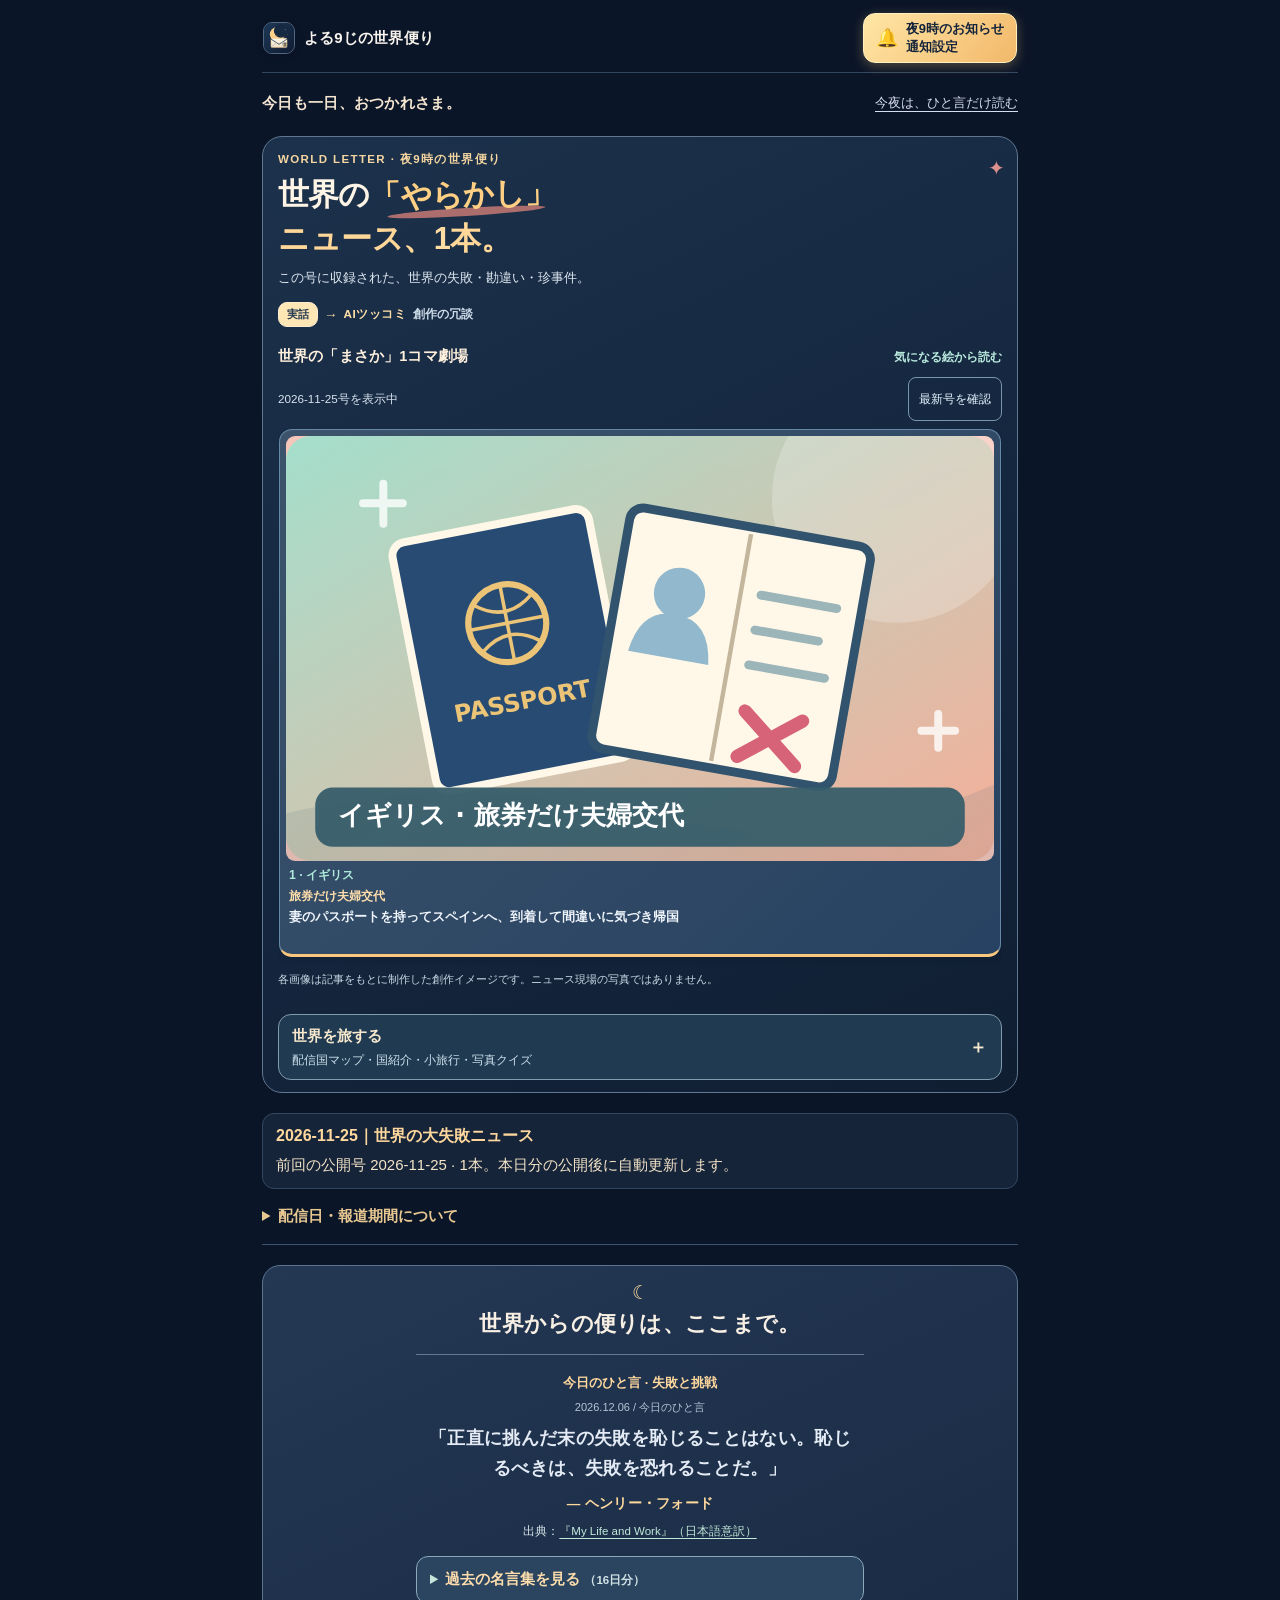
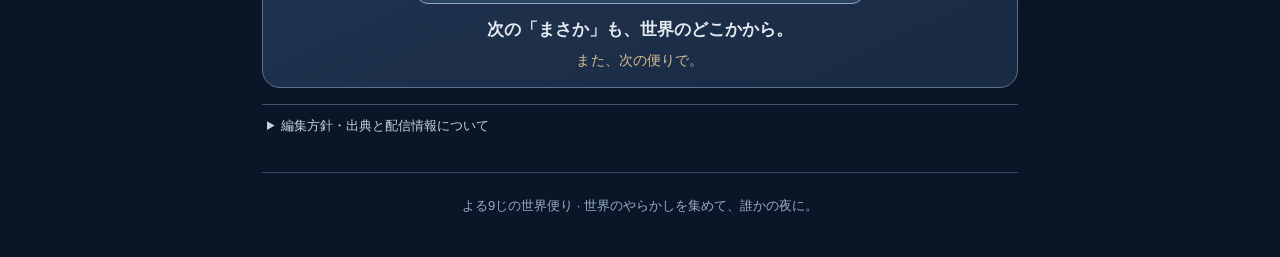
==== commit 345a80b5: "Choose news illustrations from factual headline and summary, never random scenes" ====
--- a/index.html
+++ b/index.html
@@ -2492,6 +2492,33 @@
 }
 /* Unmapped nightly stories get a distinct, offline-safe, generated vector.
    This is symbolic editorial artwork, never a supposed scene photograph. */
+// Choose an object actually named in the checked reporting, never a gag or ID.
+// Specific objects take precedence over broader locations (passport > airplane).
+// An unrecognized story uses a neutral question-card, not a random scene.
+function newsArtSubject(story){
+ const headline=String(story?.title||'');
+ const summary=String(story?.summary||'');
+ const rules=[
+  ['passport',/パスポート|旅券|\bpassport\b/i],
+  ['key',/鍵|カギ|キーを(?:なく|紛失)|\bkeys?\b/i],
+  ['phone',/スマートフォン|スマホ|携帯電話|iphone|\bsmartphone\b/i],
+  ['money',/紙幣|現金|硬貨|札束|\bbanknotes?\b|\bcash\b/i],
+  ['sign',/看板|標識|道路標示|道路表示|\bsignboard\b/i],
+  ['document',/注文書|発注書|書類|請求書|契約書|\binvoice\b/i],
+  ['luggage',/スーツケース|旅行かばん|\bsuitcase\b/i],
+  ['plane',/飛行機|航空機|航空便|搭乗|空港|\bairplane\b|\bflight\b/i],
+  ['train',/列車|電車|鉄道|新幹線|\btrain\b/i],
+  ['car',/自動車|乗用車|車両|トラック|タクシー|\bcar\b|\btruck\b/i],
+  ['cooking',/鍋|フライパン|調理|料理|レシピ|\bfrying pan\b/i],
+  ['water',/川|湖|水質|遊泳|水浴|\briver\b/i],
+  ['ball',/サッカー|野球|得点|ゴール|クリケット|\bfootball\b|\bbaseball\b/i],
+  ['video',/動画|YouTube|SNS|広報/i]
+ ];
+ for(const text of [headline,summary]){
+  for(const [subject,pattern] of rules)if(pattern.test(text))return subject;
+ }
+ return 'neutral';
+}
 function fallbackNewsArt(story){
  const key=String(story?.id||story?.title||'world-letter');
  let hash=2166136261;
@@ -2503,7 +2530,7 @@
   ['#CCE5F4','#F6D7A3','#36566B'],['#A4DFCC','#F5AF99','#375E6B']
  ];
  const [a,b,ink]=themes[hash%themes.length];
- const detail=String(story?.title||'')+' '+String(story?.summary||'');
+ const subject=newsArtSubject(story);
  const motifs=[
   // Bubbles and waves.
   '<path d="M130 312q62-31 124 0t125 0t125 0" fill="none" stroke="#7DC7C8" stroke-width="25" stroke-linecap="round"/><circle cx="340" cy="150" r="63" fill="#C3F2E9" stroke="#31536D" stroke-width="11"/><circle cx="580" cy="200" r="36" fill="#fff" opacity=".7"/>',
@@ -2518,12 +2545,20 @@
   // Office document and notification.
   '<rect x="205" y="86" width="289" height="290" rx="24" fill="#FFF8EC" stroke="#31536D" stroke-width="13"/><path d="M250 156h190m-190 57h155m-155 55h174" stroke="#7CB7B6" stroke-width="17" stroke-linecap="round"/><circle cx="553" cy="320" r="80" fill="#F4C18D" stroke="#31536D" stroke-width="11"/><path d="M553 270v66" stroke="#31536D" stroke-width="18" stroke-linecap="round"/><circle cx="553" cy="366" r="10" fill="#31536D"/>'
  ];
- let motif=hash%motifs.length;
- if(/川|水質|遊泳|泳|洪水|水浴/.test(detail))motif=0;
- else if(/料理|調理|魚|食|レシピ|鍋|フライパン/.test(detail))motif=1;
- else if(/動画|YouTub|SNS|広報|都市伝説/.test(detail))motif=2;
- else if(story?.category==='sports'||/試合|得点|選手|大会/.test(detail))motif=3;
- else if(/列車|鉄道|飛行機|車|道路|トンネル/.test(detail))motif=4;
+ const objects={
+  // Two anonymous passport covers and a portrait-page symbol; no real identity.
+  passport:'<g transform="rotate(-11 254 232)"><rect x="141" y="99" width="226" height="286" rx="15" fill="#274B73" stroke="#FFF8E8" stroke-width="9"/><circle cx="254" cy="211" r="44" fill="none" stroke="#EBC477" stroke-width="7"/><path d="M210 211h88m-44-44v88m-32-70q32 25 64 0m-64 52q32-25 64 0" fill="none" stroke="#EBC477" stroke-width="4"/><text x="254" y="310" text-anchor="middle" font-family="system-ui" font-size="27" font-weight="700" fill="#EBC477">PASSPORT</text></g><g transform="rotate(10 510 239)"><rect x="365" y="102" width="276" height="276" rx="15" fill="#FFF8E8" stroke="#31536D" stroke-width="10"/><path d="M503 110v260" stroke="#C4B69C" stroke-width="5"/><circle cx="435" cy="190" r="29" fill="#91B8CC"/><path d="M389 264q6-50 46-50t46 50z" fill="#91B8CC"/><path d="M526 176h87m-87 40h73m-73 40h87" stroke="#9CB5B9" stroke-width="10" stroke-linecap="round"/><path d="m531 308 66 52m0-52-66 52" stroke="#D76378" stroke-width="15" stroke-linecap="round"/></g>',
+  key:'<circle cx="270" cy="209" r="88" fill="none" stroke="#31536D" stroke-width="37"/><path d="M335 267l160 99 34-52 49 31 26-42-190-125" fill="#EBC477" stroke="#31536D" stroke-width="13" stroke-linejoin="round"/>',
+  phone:'<rect x="278" y="80" width="247" height="308" rx="36" fill="#31536D"/><rect x="299" y="103" width="205" height="239" rx="15" fill="#E5F6F7"/><path d="M333 166h137m-137 51h110m-110 51h137" stroke="#7CB7B6" stroke-width="13" stroke-linecap="round"/><circle cx="401" cy="364" r="10" fill="#fff"/>',
+  money:'<g transform="rotate(-12 360 230)"><rect x="157" y="132" width="417" height="203" rx="15" fill="#D2E7B4" stroke="#31536D" stroke-width="12"/><rect x="184" y="160" width="363" height="147" rx="11" fill="none" stroke="#749D72" stroke-width="7"/><circle cx="365" cy="233" r="54" fill="#A4C48C"/></g><circle cx="584" cy="305" r="54" fill="#F5D58A" stroke="#31536D" stroke-width="10"/>',
+  sign:'<path d="M400 230v147" stroke="#31536D" stroke-width="25" stroke-linecap="round"/><rect x="160" y="107" width="480" height="153" rx="22" fill="#E7F5ED" stroke="#31536D" stroke-width="12"/><path d="M234 182h300m-63-49 64 49-64 49" fill="none" stroke="#31536D" stroke-width="18" stroke-linecap="round" stroke-linejoin="round"/>',
+  luggage:'<rect x="213" y="159" width="375" height="197" rx="34" fill="#82BAC9" stroke="#31536D" stroke-width="13"/><path d="M335 160v-44q0-26 28-26h74q28 0 28 26v44M285 172v173m230-173v173" fill="none" stroke="#31536D" stroke-width="13"/><circle cx="277" cy="365" r="16" fill="#31536D"/><circle cx="523" cy="365" r="16" fill="#31536D"/>',
+  plane:'<path d="M396 75q27 0 27 51l4 70 205 112v40l-205-61-3 61 51 36v20l-75-18-75 18v-20l51-36-3-61-205 61v-40l205-112 4-70q0-51 19-51z" fill="#FFF8E8" stroke="#31536D" stroke-width="10" stroke-linejoin="round"/>',
+  train:'<rect x="258" y="89" width="284" height="260" rx="48" fill="#FFF8E8" stroke="#31536D" stroke-width="13"/><rect x="290" y="126" width="220" height="108" rx="15" fill="#91C9DF"/><circle cx="317" cy="288" r="19" fill="#E9B976"/><circle cx="483" cy="288" r="19" fill="#E9B976"/><path d="m320 349-60 40m220-40 60 40M286 376h228" stroke="#31536D" stroke-width="13" stroke-linecap="round"/>',
+  car:'<path d="M172 268l52-30 55-92h242l57 92 54 30v64H172z" fill="#FFF4DD" stroke="#31536D" stroke-width="13" stroke-linejoin="round"/><path d="m287 165-34 70h288l-35-70z" fill="#91C9DF"/><circle cx="271" cy="328" r="37" fill="#31536D"/><circle cx="533" cy="328" r="37" fill="#31536D"/>',
+  document:motifs[5],cooking:motifs[1],water:motifs[0],
+  ball:motifs[3],video:motifs[2],neutral:motifs[2]
+ };
  const label=escapeHtml(String(story?.label||'世界のまさか').slice(0,14));
  const country=escapeHtml(String(story?.country||'世界').slice(0,14));
  const svg=[
@@ -2532,7 +2567,7 @@
   '<rect width="800" height="480" rx="28" fill="url(#bg)"/>',
   '<circle cx="690" cy="70" r="141" fill="#fff" opacity=".22"/>',
   '<path d="M0 426Q200 381 407 428T800 394V480H0Z" fill="',ink,'" opacity=".12"/>',
-  motifs[motif],
+  '<g data-subject="'+subject+'">',objects[subject],'</g>',
   '<rect x="33" y="397" width="734" height="67" rx="20" fill="',ink,'" opacity=".95"/>',
   '<text x="59" y="438" font-family="system-ui,sans-serif" font-size="29" font-weight="800" fill="#fff">',
   country,' · ',label,'</text>',
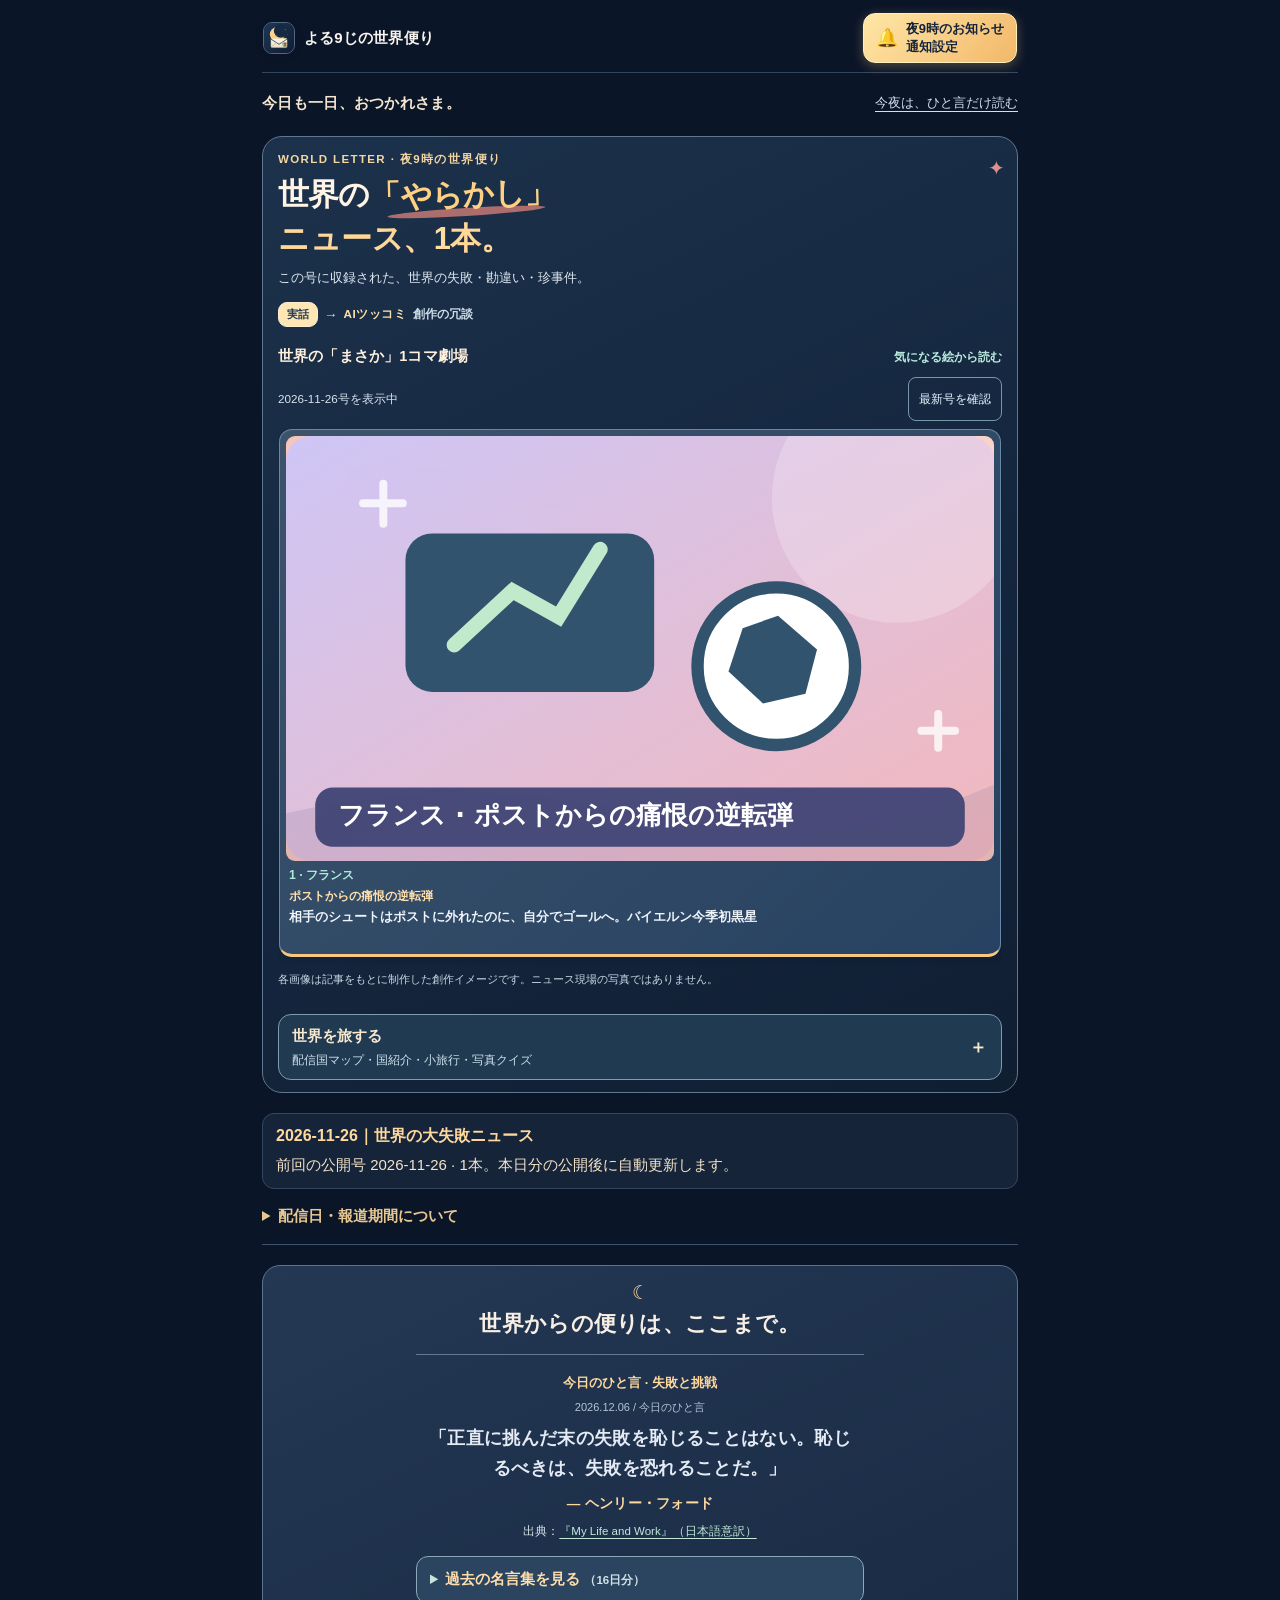
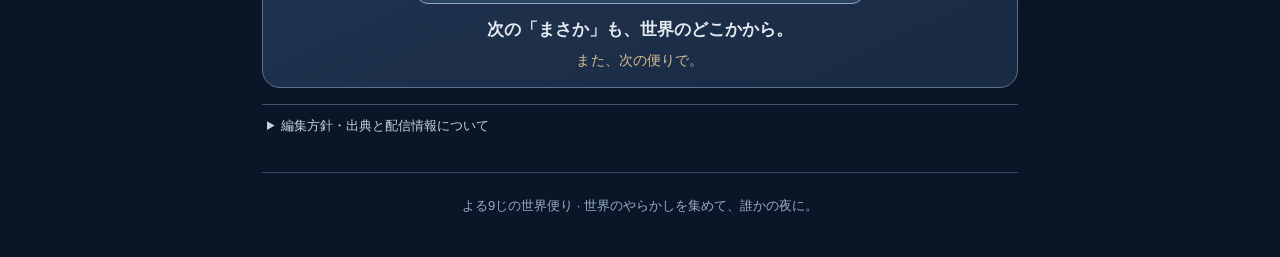
==== commit e1f204ba: "Show pending country extras honestly and retain all news routes" ====
--- a/index.html
+++ b/index.html
@@ -2051,10 +2051,10 @@
  const guide=TODAY_COUNTRY_GUIDES[currentCode];
  $('todayMapIntro').dataset.countryCode=currentCode;
  $('todayMapIntroName').textContent=item.name;
- $('todayMapIntroLead').textContent=guide?guide.lead:item.name+'の魅力を、文化と暮らしから';
+ $('todayMapIntroLead').textContent=guide?guide.lead:'国別コンテンツは準備中です';
  $('todayMapIntroBody').textContent=guide
   ?guide.body
-  :todayCountryIntro(item)+' 観光名所を案内する「30秒の小旅行」とは別に、この国の特色を紹介します。';
+  :'この国のニュースはご覧いただけます。国紹介・写真・クイズ・小旅行は、出典と写真の権利を確認してから追加します。';
  const facts=$('todayMapIntroFacts');
  facts.replaceChildren();
  const guideSource=$('todayMapIntroGuideSource');
@@ -2074,7 +2074,7 @@
  loadCountryHighlights().then(all=>{
   if(requestId!==todayCountryIntroRequest||$('todayMapIntro').hidden||
      $('todayMapIntro').dataset.countryCode!==currentCode)return;
-  const topic=currentCountryHighlight(all,currentCode);
+  const topic=APPROVED_COUNTRY_CODES.includes(currentCode)?currentCountryHighlight(all,currentCode):null;
   if(!topic)return;
   $('todayMapIntroCurrentTitle').textContent=topic.title;
   $('todayMapIntroCurrentBody').textContent=topic.body;
@@ -2091,7 +2091,7 @@
  photo.onload=null;photo.onerror=null;
  photo.removeAttribute('src');
  const approvedPhotos=(TODAY_COUNTRY_PHOTOS[currentCode]||[])
-  .filter(p=>(p.asset||p.remoteOnly)&&p.url&&p.author&&p.license&&p.place&&p.caption
+  .filter(p=>APPROVED_COUNTRY_CODES.includes(currentCode)&&(p.asset||p.remoteOnly)&&p.url&&p.author&&p.license&&p.place&&p.caption
     &&!p.avoidCover&&countryPhotoPriority(currentCode,p)>=80)
   .slice().sort((a,b)=>countryPhotoPriority(currentCode,b)-countryPhotoPriority(currentCode,a));
  displayedCountryCoverAssets.delete(currentCode);
@@ -2359,7 +2359,7 @@
   button.dataset.countryCode=item.code;
   button.dataset.countryName=item.name;
   button.dataset.countryLabel=(i+1)+' · '+item.name;
-  button.setAttribute('aria-controls','todayCountryQuiz');
+  button.setAttribute('aria-controls',APPROVED_COUNTRY_CODES.includes(item.code)?'todayCountryQuiz':'todayMapIntro');
   button.setAttribute('aria-expanded','false');
   button.addEventListener('click',()=>startWorldPassport(item));
   legend.append(button);
@@ -2921,7 +2921,8 @@
  const available=travelPhotoOptions(stops).filter(s=>!travelFailedPhotos.has(s.photoAsset)&&approvedTravelCover(s)&&!conflictsWithCountryCover(s));
  if(!available.length)return null;
  const countries=travelCountryNames(story.country);
- const sameCountry=available.filter(s=>countries.includes(s.country));
+ const sameCountry=available.filter(s=>countries.includes(s.country)&&
+   (typeof APPROVED_COUNTRY_CODES==='undefined'||countryKeys(s.country).some(code=>APPROVED_COUNTRY_CODES.includes(code))));
  // Always retain authentic article-country alignment; no fake foreign photo.
  if(!sameCountry.length)return null;
  // Avoid two copies in one session, unless it is the ONLY available photograph.
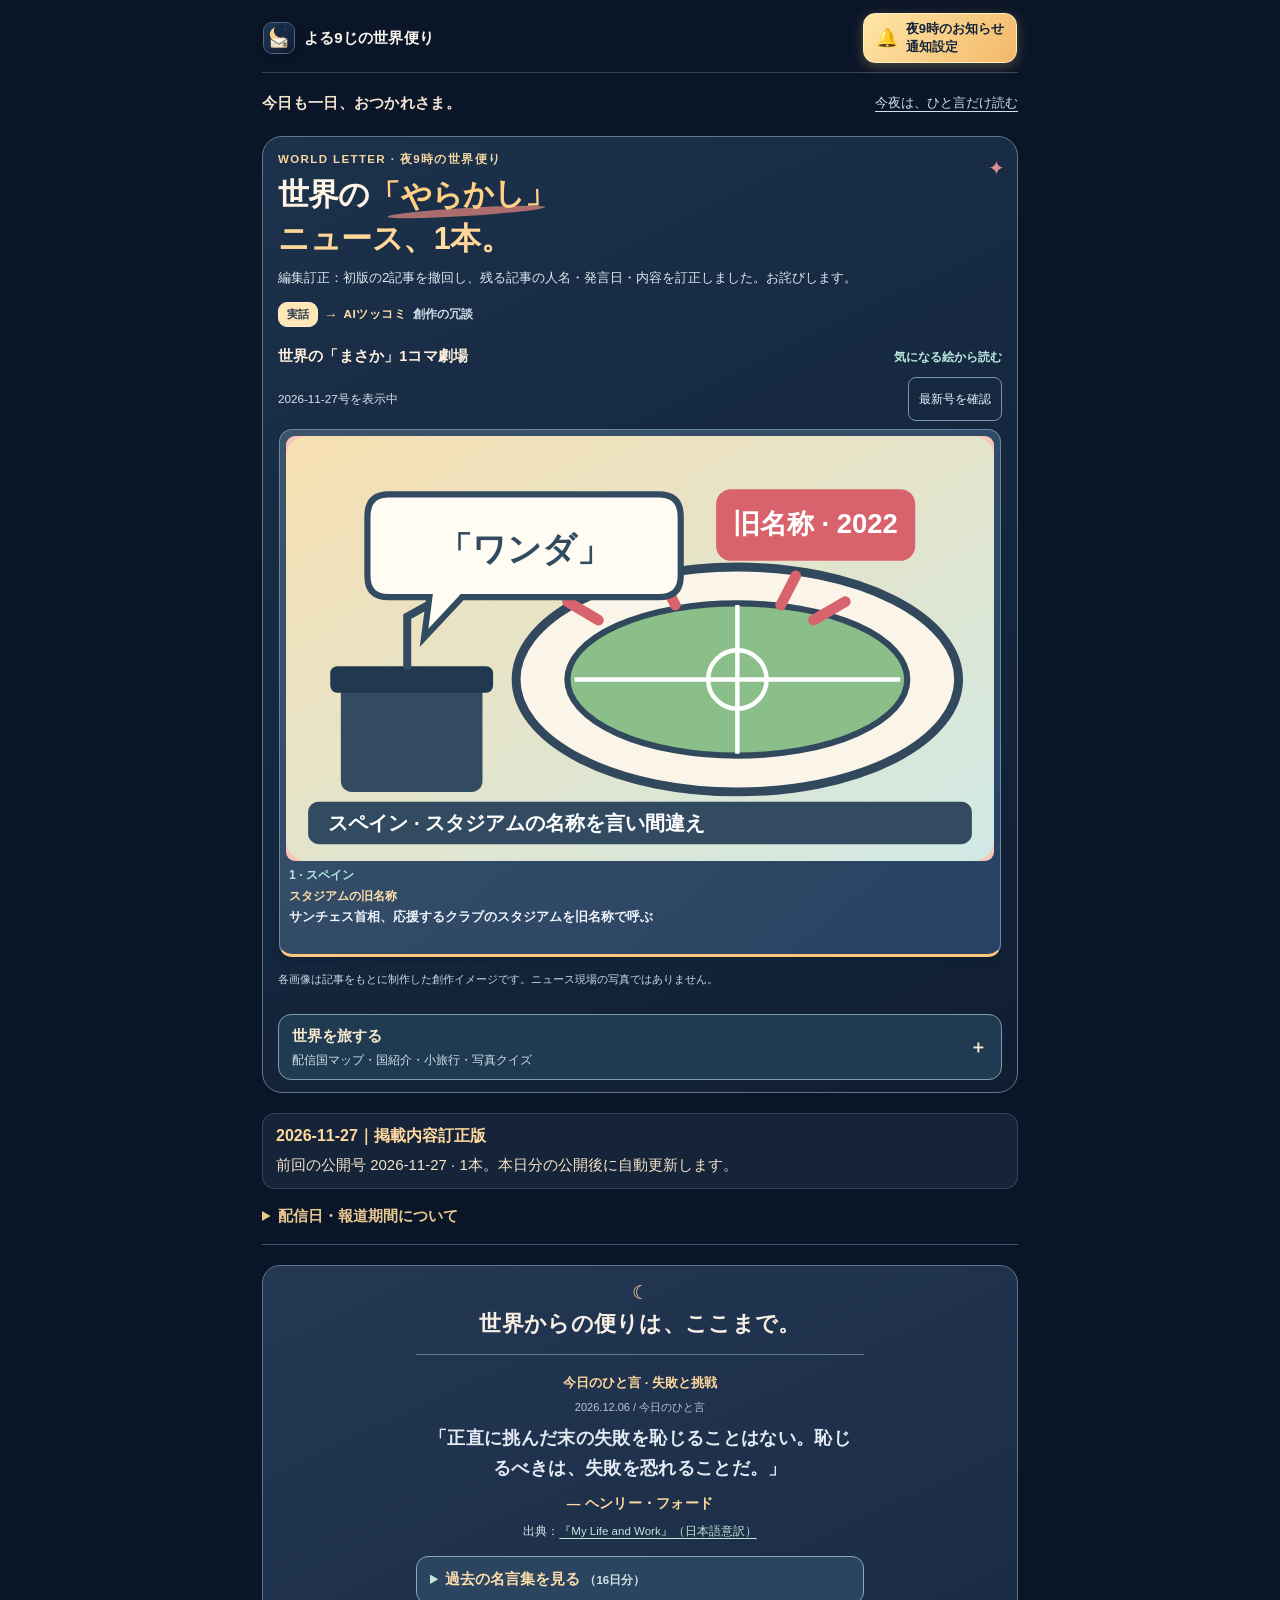
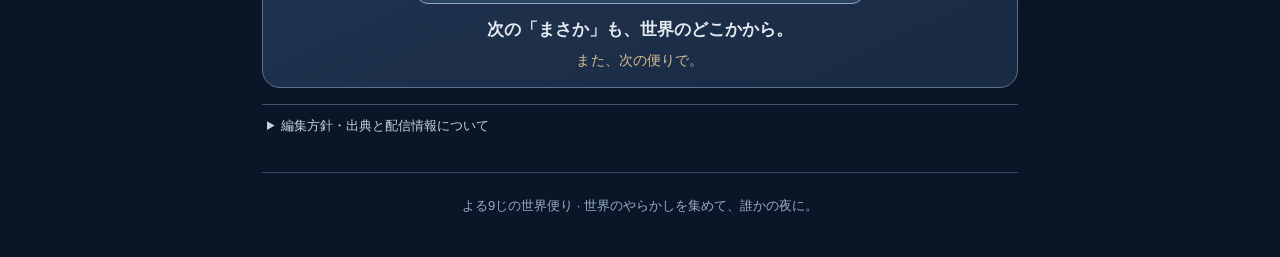
==== commit f31b7805: "Correct November 27 issue transparently and improve Japanese writing, source selection and article a" ====
--- a/index.html
+++ b/index.html
@@ -2467,7 +2467,8 @@
  'italy-toilet-ai-python-48-hour-search-2026':'ai-python-toilet.svg',
  'drew-carey-price-right-early-reveal-2026':'game-show-price-board.svg',
  'mainz-sewer-search-lost-drone-2026':'drone-sewer-search.svg',
- 'kusel-lost-handcuff-key-police-help-2026':'lost-handcuff-key.svg'
+ 'kusel-lost-handcuff-key-police-help-2026':'lost-handcuff-key.svg',
+ 'local-ab705d2ee058d4e77392f18d':'spain-stadium-name-correction.svg'
 });
 const NEWS_ART_FALLBACK=Object.freeze({
  work:'category-work.svg',company:'category-company.svg',
@@ -2499,6 +2500,10 @@
  const headline=String(story?.title||'');
  const summary=String(story?.summary||'');
  const rules=[
+  ['stadium',/スタジアム|競技場|メトロポリターノ|\bstadium\b/i],
+  ['laboratory',/錬金術|実験室|試験管|化学実験|\balchemist\b|\blaboratory\b/i],
+  ['meeting',/会議|議論|討論会|記者会見|\bdebate\b|\bmeeting\b/i],
+  ['computer',/パソコン|コンピューター|システム障害|データ削除|\bcomputer\b/i],
   ['passport',/パスポート|旅券|\bpassport\b/i],
   ['key',/鍵|カギ|キーを(?:なく|紛失)|\bkeys?\b/i],
   ['phone',/スマートフォン|スマホ|携帯電話|iphone|\bsmartphone\b/i],
@@ -2514,7 +2519,7 @@
   ['ball',/サッカー|野球|得点|ゴール|クリケット|\bfootball\b|\bbaseball\b/i],
   ['video',/動画|YouTube|SNS|広報/i]
  ];
- for(const text of [headline,summary]){
+ for(const text of [headline,summary,String(story?.detail||'')]){
   for(const [subject,pattern] of rules)if(pattern.test(text))return subject;
  }
  return 'neutral';
@@ -2556,10 +2561,15 @@
   plane:'<path d="M396 75q27 0 27 51l4 70 205 112v40l-205-61-3 61 51 36v20l-75-18-75 18v-20l51-36-3-61-205 61v-40l205-112 4-70q0-51 19-51z" fill="#FFF8E8" stroke="#31536D" stroke-width="10" stroke-linejoin="round"/>',
   train:'<rect x="258" y="89" width="284" height="260" rx="48" fill="#FFF8E8" stroke="#31536D" stroke-width="13"/><rect x="290" y="126" width="220" height="108" rx="15" fill="#91C9DF"/><circle cx="317" cy="288" r="19" fill="#E9B976"/><circle cx="483" cy="288" r="19" fill="#E9B976"/><path d="m320 349-60 40m220-40 60 40M286 376h228" stroke="#31536D" stroke-width="13" stroke-linecap="round"/>',
   car:'<path d="M172 268l52-30 55-92h242l57 92 54 30v64H172z" fill="#FFF4DD" stroke="#31536D" stroke-width="13" stroke-linejoin="round"/><path d="m287 165-34 70h288l-35-70z" fill="#91C9DF"/><circle cx="271" cy="328" r="37" fill="#31536D"/><circle cx="533" cy="328" r="37" fill="#31536D"/>',
+  stadium:'<ellipse cx="400" cy="237" rx="285" ry="139" fill="#FFF7DE" stroke="#31536D" stroke-width="12"/><ellipse cx="400" cy="237" rx="216" ry="98" fill="#79B993" stroke="#31536D" stroke-width="8"/><path d="M225 237h350M400 145v182" stroke="#FFF" stroke-width="6"/><circle cx="400" cy="237" r="36" fill="none" stroke="#fff" stroke-width="6"/><path d="M180 140l38 24m105-52 12 37m130-37-12 37m104-9-38 24" stroke="#D76D79" stroke-width="12" stroke-linecap="round"/>',
+  laboratory:'<path d="M316 93h167v19h-44v94l108 135q19 30-19 38H272q-38-8-19-38l108-135v-94h-45z" fill="#FFF7E0" stroke="#31536D" stroke-width="13"/><path d="M302 289h196l47 60H255z" fill="#97D6BC"/><circle cx="389" cy="310" r="21" fill="#fff"/><circle cx="462" cy="260" r="17" fill="#F5CE7A"/>',
+  meeting:'<rect x="155" y="246" width="490" height="80" rx="24" fill="#31536D"/><circle cx="245" cy="174" r="47" fill="#F1C997"/><circle cx="400" cy="150" r="47" fill="#92BED0"/><circle cx="555" cy="174" r="47" fill="#E6A7B5"/><path d="M245 223v27m155-53v53m155-27v27" stroke="#31536D" stroke-width="19"/><rect x="330" y="264" width="138" height="40" rx="8" fill="#FFF8E8"/>',
+  computer:'<rect x="156" y="100" width="488" height="258" rx="22" fill="#31536D"/><rect x="178" y="122" width="444" height="192" rx="10" fill="#E3F3EB"/><path d="M224 180h160m-160 49h94m-94 49h135" stroke="#82B9B4" stroke-width="13" stroke-linecap="round"/><path d="m472 170 85 85m0-85-85 85" stroke="#D46D7B" stroke-width="18" stroke-linecap="round"/><path d="M360 358v27m80-27v27M310 385h180" stroke="#31536D" stroke-width="16" stroke-linecap="round"/>',
   document:motifs[5],cooking:motifs[1],water:motifs[0],
   ball:motifs[3],video:motifs[2],neutral:motifs[2]
  };
- const label=escapeHtml(String(story?.label||'世界のまさか').slice(0,14));
+ const rawLabel=String(story?.label||'');
+ const label=escapeHtml((/[ぁ-んァ-ヶ一-龯々]/.test(rawLabel)?rawLabel:String(story?.categoryLabel||'世界のまさか')).slice(0,14));
  const country=escapeHtml(String(story?.country||'世界').slice(0,14));
  const svg=[
   '<svg xmlns="http://www.w3.org/2000/svg" viewBox="0 0 800 480" role="img" aria-label="記事内容を象徴する創作イラスト">',
@@ -3178,7 +3188,7 @@
  const currentIssue=!archive&&edition.editionDate===localDate(now);
  const special=!archive&&(edition.editionType==='special'||/創刊|特集/.test(edition.title||''));
  const datedPrevious=!archive&&!currentIssue;
- $('atlasLede').textContent=archive?'体験版に収録された、世界の失敗・勘違い・珍事件。':currentIssue?'世界で報じられた、思わず「まさか」な失敗と珍事件。':'この号に収録された、世界の失敗・勘違い・珍事件。';
+ $('atlasLede').textContent=edition.editionDate==='2026-11-27'&&/訂正版/.test(edition.title||'')?'編集訂正：初版の2記事を撤回し、残る記事の人名・発言日・内容を訂正しました。お詫びします。':archive?'体験版に収録された、世界の失敗・勘違い・珍事件。':currentIssue?'世界で報じられた、思わず「まさか」な失敗と珍事件。':'この号に収録された、世界の失敗・勘違い・珍事件。';
  lastRenderedLocalDate=localDate(now);
  displayReleaseStatus();
  $('editionTag').textContent=archive?`保存済みの体験版 · 実話${d.length}本`:datedPrevious?`前回の配信号 · 実話${d.length}本`:special?`創刊特集号 · 実話${d.length}本`:`今夜の配信号 · 実話${d.length}本`;
